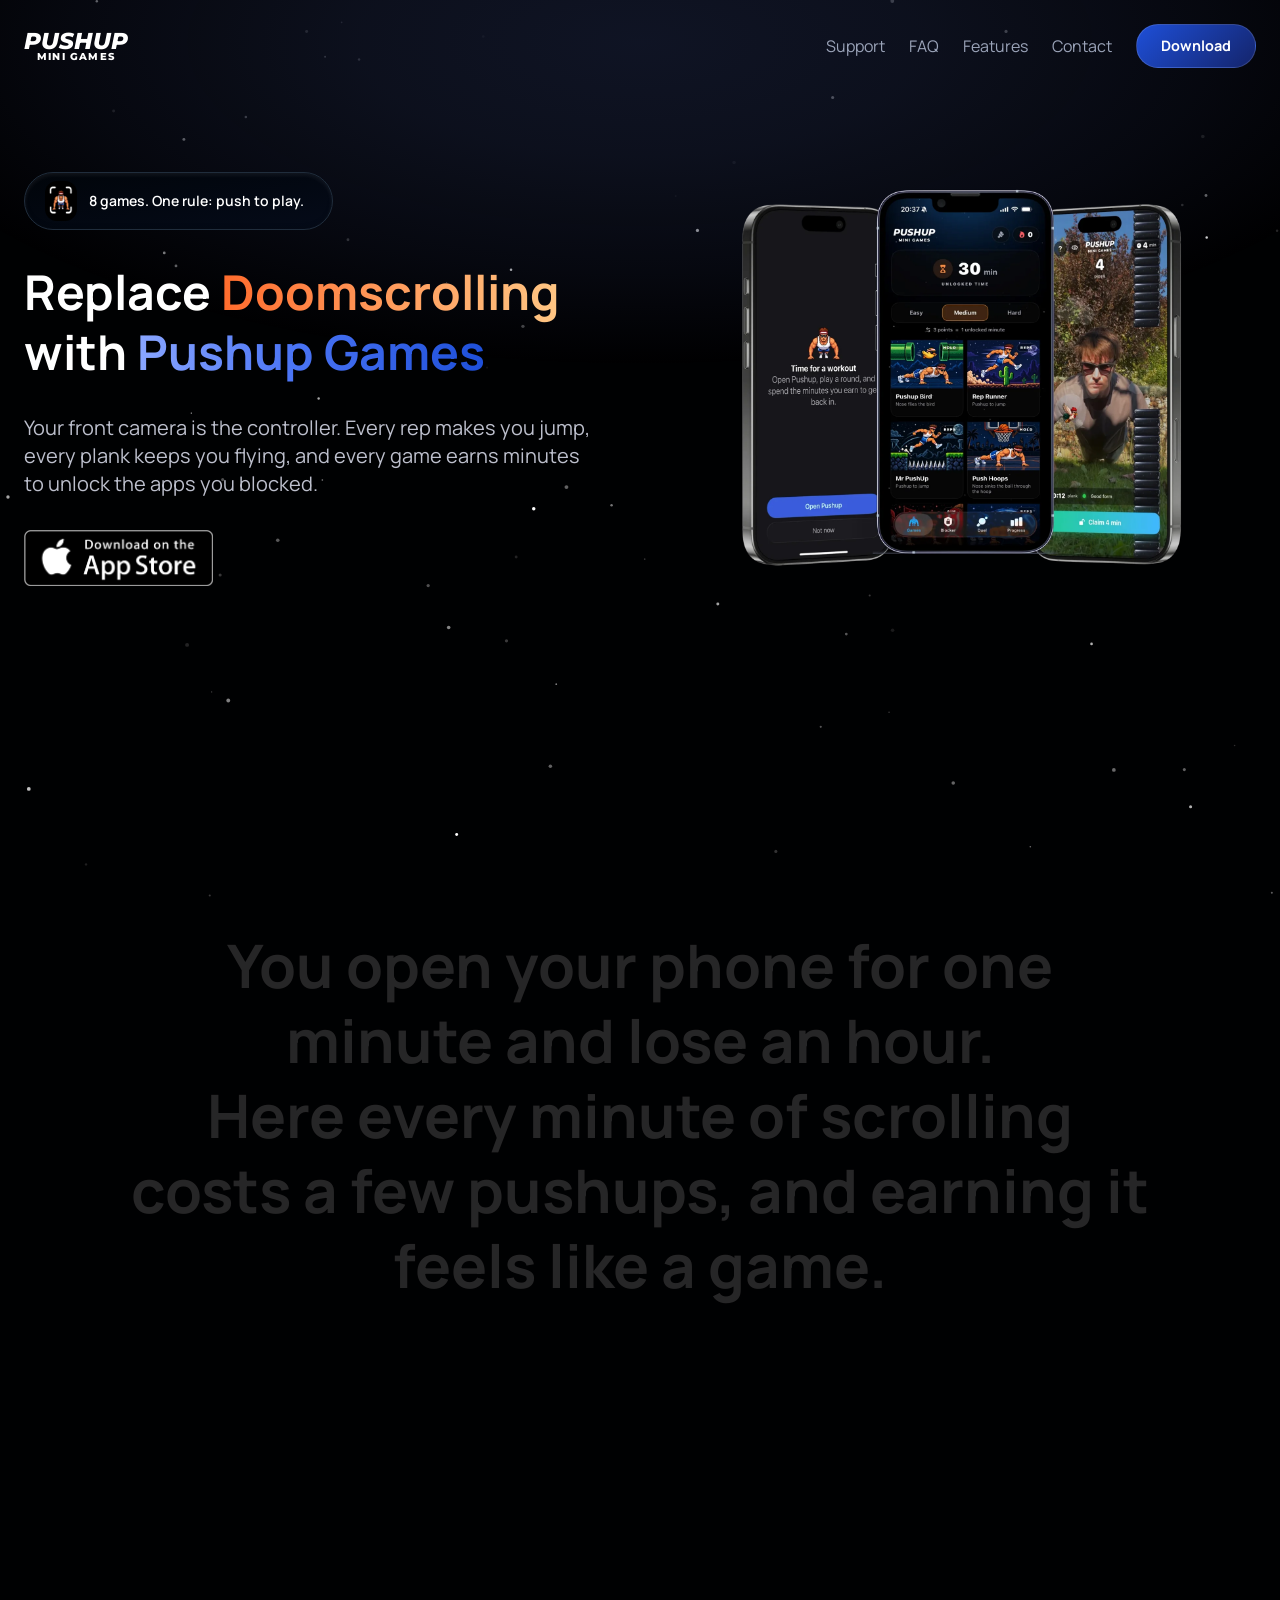
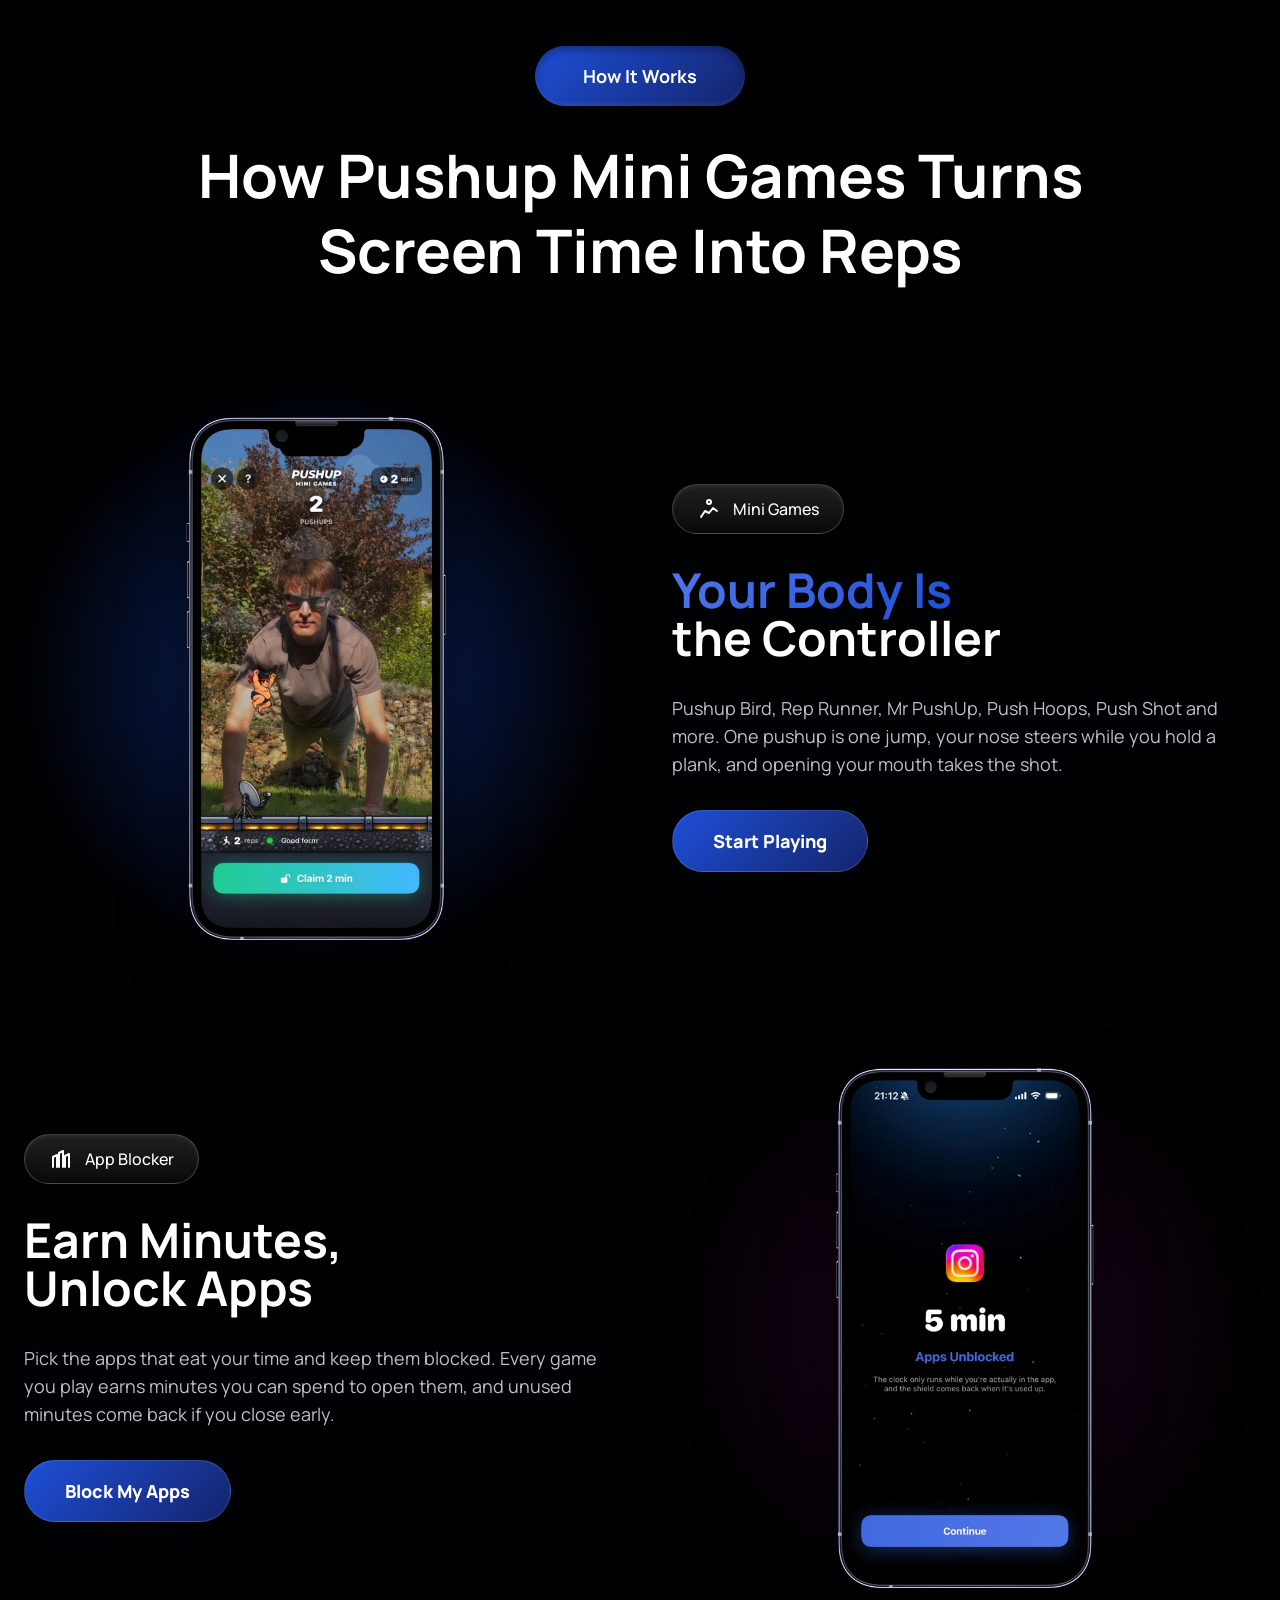
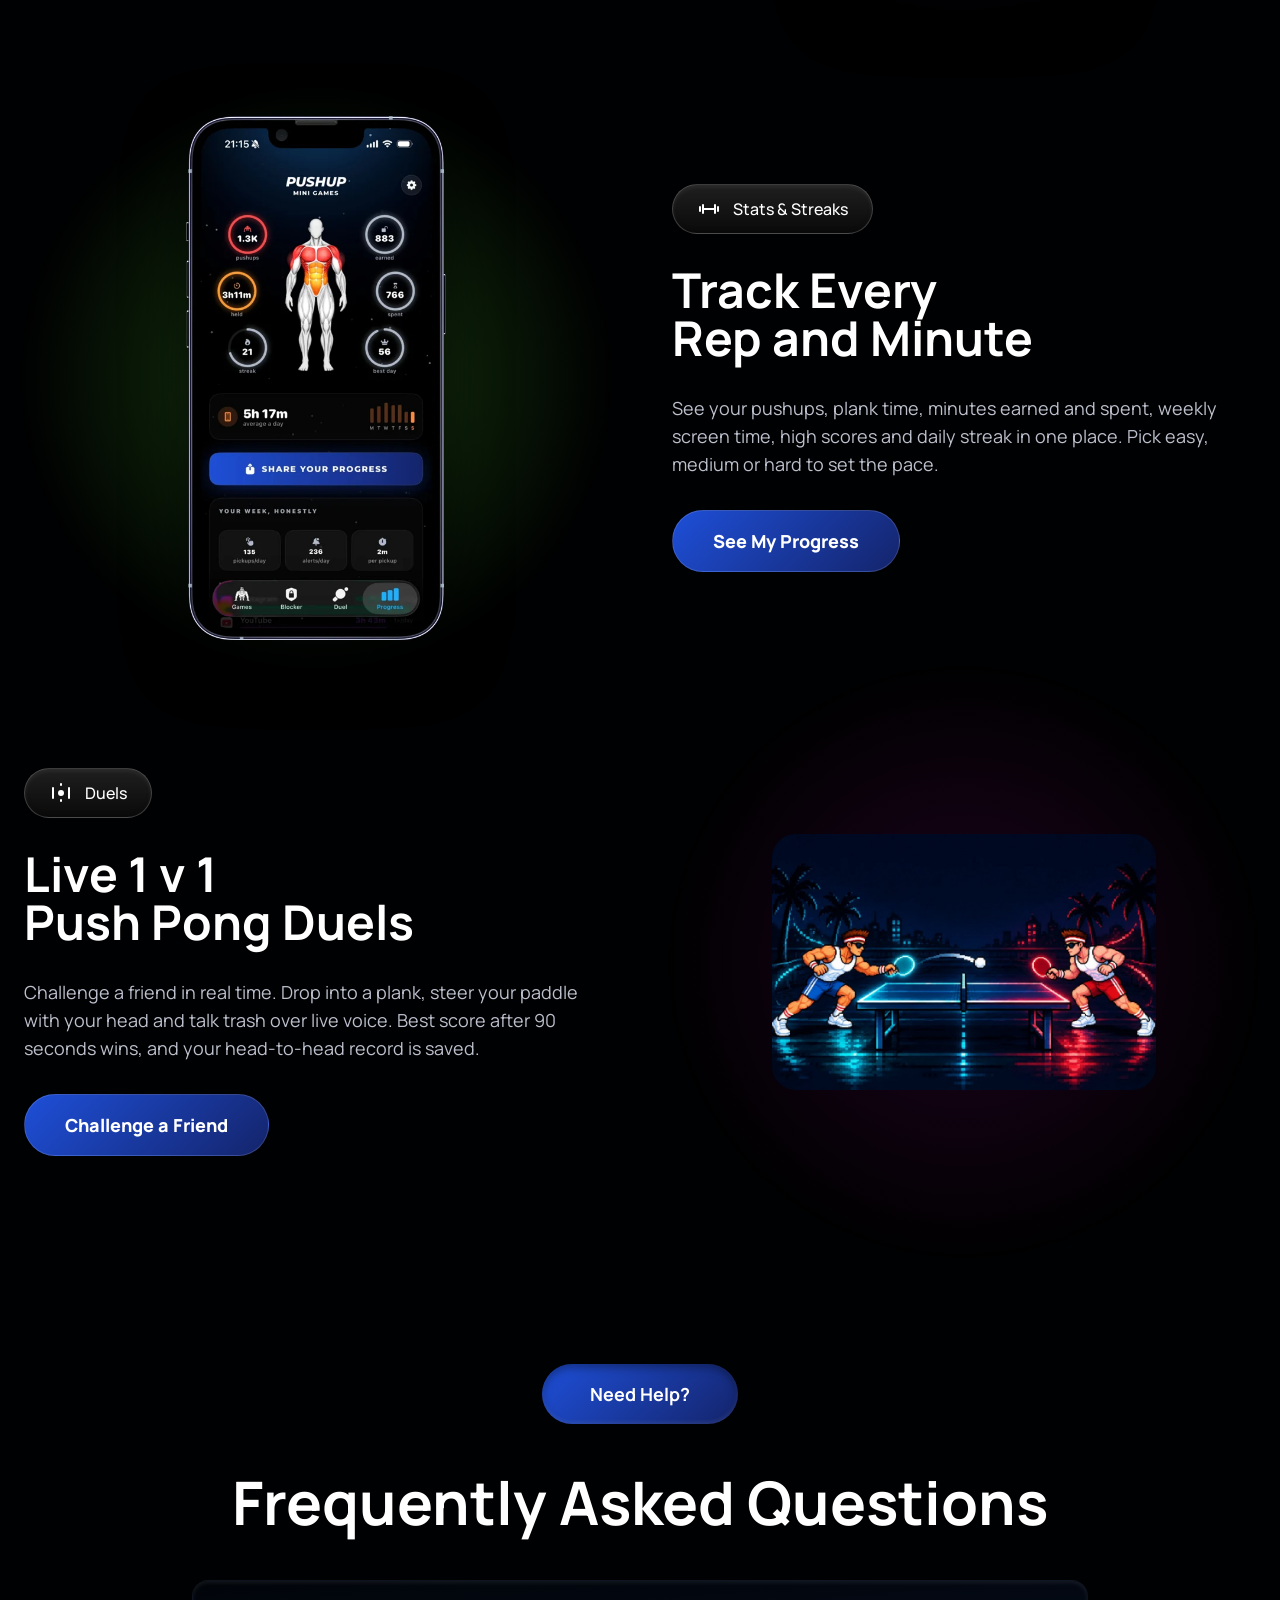
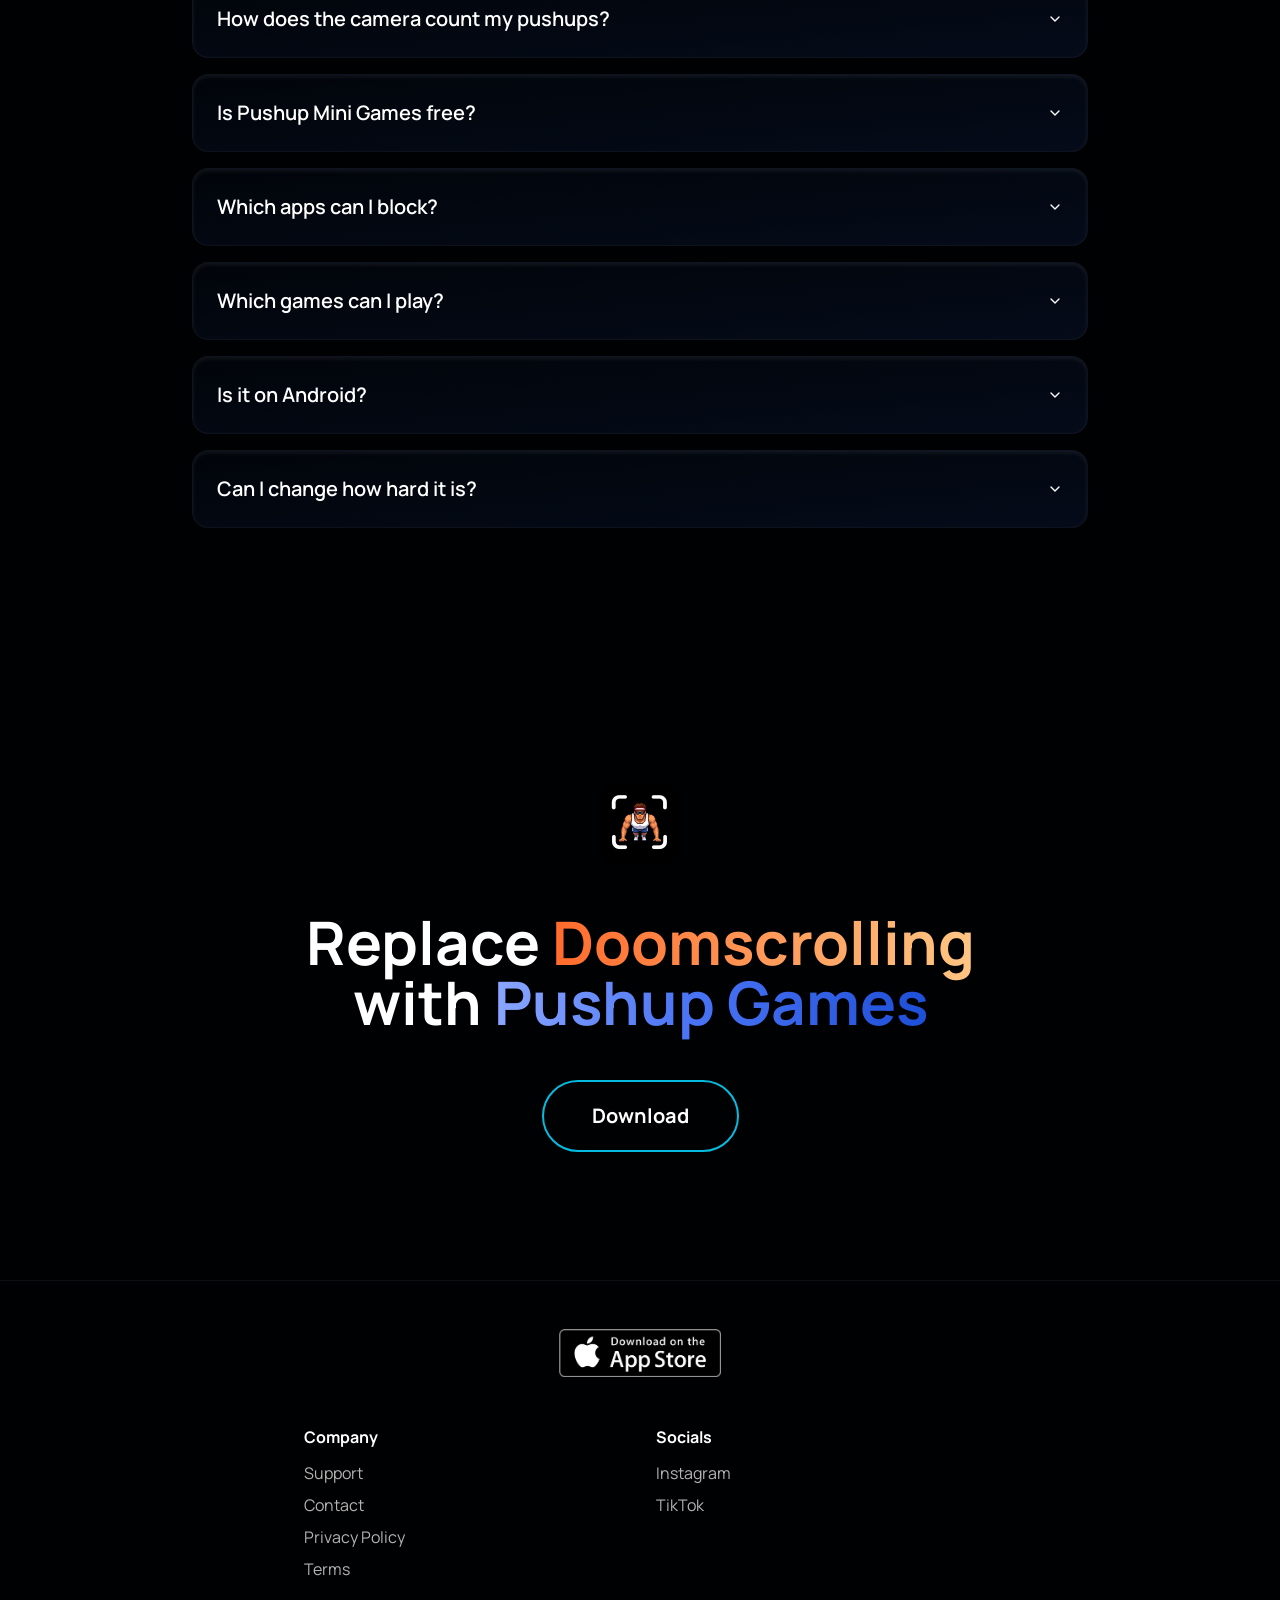
==== index.html @ 536c7e6f "Pushup Mini Games website" ====
<html lang="en"><head>
    <meta charset="UTF-8">
    <meta name="viewport" content="width=device-width, initial-scale=1.0">

    <!-- Primary Meta Tags -->
    <title>Pushup Mini Games - Replace Doomscrolling with Pushup Games</title>
    <meta name="description" content="Play arcade mini games with your body. Pushups make you jump, planks keep you flying, every game earns minutes to unlock the apps you blocked, and you can duel friends live.">
    <meta name="robots" content="index, follow">
    <link rel="icon" href="image/app_icon.png" type="image/png">

    <!-- Open Graph / Facebook -->
    <meta property="og:type" content="website">
    <meta property="og:title" content="Pushup Mini Games - Arcade Games You Play With Pushups">
    <meta property="og:description" content="Play arcade mini games with your body. Pushups make you jump, planks keep you flying, and every game earns minutes to unlock the apps you blocked.">
    <meta property="og:site_name" content="Pushup Mini Games">
    <meta property="og:locale" content="en_US">

    <!-- Twitter -->
    <meta name="twitter:card" content="summary_large_image">
    <meta name="twitter:title" content="Pushup Mini Games - Arcade Games You Play With Pushups">
    <meta name="twitter:description" content="Play arcade mini games with your body. Pushups make you jump, planks keep you flying, and every game earns minutes to unlock the apps you blocked.">

    <!-- iOS Meta Tags -->
    <meta name="apple-mobile-web-app-capable" content="yes">
    <meta name="apple-mobile-web-app-status-bar-style" content="black-translucent">
    <meta name="apple-mobile-web-app-title" content="Pushup Mini Games">

    <!-- Theme Color -->
    <meta name="theme-color" content="#4169E1">

    <!-- Web App Manifest -->
    

    <!-- Structured Data -->
    

    <!-- FAQ Schema -->
    

    <link rel="preconnect" href="https://fonts.googleapis.com"><link rel="preconnect" href="https://fonts.gstatic.com" crossorigin><link href="https://fonts.googleapis.com/css2?family=Manrope:wght@400;500;600;700;800&family=Montserrat:ital,wght@0,800;1,800&display=swap" rel="stylesheet">
    
    
    <link rel="stylesheet" crossorigin="" href="css/index_dbzisb01.css">
  <link rel="stylesheet" href="css/brand.css"></head>

  <body>
    <div id="root"><a href="#main-content" class="focus:bg-background focus:text-foreground focus:ring-ring sr-only focus:not-sr-only focus:absolute focus:top-4 focus:left-4 focus:z-50 focus:rounded-md focus:px-4 focus:py-2 focus:shadow-lg focus:ring-2 focus:outline-hidden">Skip to main content</a><div class="bg-background font-manrope relative min-h-screen overflow-x-hidden"><header class="site-nav" role="banner"><a href="/" class="pmg-logo" aria-label="Pushup Mini Games home"><span class="pmg-logo-top">PUSHUP</span><span class="pmg-logo-bottom">MINI GAMES</span></a><nav class="site-nav-links" aria-label="Main navigation"><a href="mailto:pushupminigames@gmail.com">Support</a><a href="/faq">FAQ</a><a href="/#features-section">Features</a><a href="mailto:pushupminigames@gmail.com">Contact</a><a href="/#download" class="site-nav-cta">Download</a></nav><button class="site-nav-toggle" type="button" aria-label="Menu" aria-expanded="false"><span></span><span></span><span></span></button><div class="site-nav-menu" hidden></div></header><main id="main-content"><section id="download" class="relative z-10 px-6 py-6 lg:py-20" aria-label="Hero section"><div class="animate-fade-in pointer-events-none absolute top-[-275px] left-1/2 h-[450px] w-[900px] -translate-x-1/2 lg:top-[-375px] lg:h-[650px] lg:w-[1600px]" style="background: radial-gradient(rgb(17, 22, 40) 0%, rgba(17, 22, 40, 0.8) 25%, rgba(17, 22, 40, 0.4) 50%, transparent 70%); opacity: 0.9;"></div><div class="relative z-10 mx-auto max-w-7xl"><div class="flex flex-col gap-12 lg:flex-row lg:items-center lg:gap-8"><div class="flex-1 space-y-8"><div class="inline-flex items-center gap-2 rounded-full border border-[#202D3C] bg-linear-to-br from-[#01050A] to-[#050B19] px-3 py-1.5 sm:gap-3 sm:px-5 sm:py-2" style="box-shadow: rgba(255, 255, 255, 0.08) 0px 2px 4px 0px inset, rgba(0, 0, 0, 0.15) 0px -2px 4px 0px inset;"><picture><img alt="" class="h-8 w-8 rounded-lg sm:h-10 sm:w-10" src="image/app_icon.png"></picture><span class="pr-1 text-xs font-semibold text-white sm:pr-2 sm:text-sm">8 games. One rule: push to play.</span></div><h1 class="text-3xl leading-tight font-bold sm:text-4xl lg:text-5xl"><span class="whitespace-nowrap"><span class="text-foreground">Replace </span><span class="bg-linear-to-r from-[#FF6B2C] to-[#FFC684] bg-clip-text text-transparent">Doomscrolling</span></span><br><span class="whitespace-nowrap"><span class="text-foreground">with </span><span class="bg-clip-text text-transparent" style="background-image: linear-gradient(90deg, #8AA6FF 0%, #4A74F5 45%, #1E4FD8 100%);">Pushup Games</span></span></h1><p class="max-w-xl text-lg text-[#BCBFCC] lg:text-xl">Your front camera is the controller. Every rep makes you jump, every plank keeps you flying, and every game earns minutes to unlock the apps you blocked.</p><div class="flex flex-nowrap gap-3 sm:gap-4"><a href="#download" target="_blank" rel="noopener noreferrer" class="shrink-0"><img alt="Download on the App Store" class="h-11 transition-opacity hover:opacity-80 sm:h-14" src="image/download_appstore.png"></a></div></div><div class="flex flex-1 justify-center lg:items-center lg:justify-center"><picture><img alt="Pushup Mini Games on iPhone: blocked app shield, games list and Pushup Bird" class="h-auto w-full" style="max-width:min(88vw,460px)" fetchpriority="high" src="image/hero_phones.webp"></picture></div></div></div></section><section class="relative flex min-h-screen items-center justify-center px-6"><h2 class="max-w-5xl text-center text-4xl leading-tight font-bold md:text-5xl lg:text-6xl"><span class="transition-colors duration-200 text-foreground/15">You </span><span class="transition-colors duration-200 text-foreground/15">open </span><span class="transition-colors duration-200 text-foreground/15">your </span><span class="transition-colors duration-200 text-foreground/15">phone </span><span class="transition-colors duration-200 text-foreground/15">for </span><span class="transition-colors duration-200 text-foreground/15">one </span><span class="transition-colors duration-200 text-foreground/15">minute </span><span class="transition-colors duration-200 text-foreground/15">and </span><span class="transition-colors duration-200 text-foreground/15">lose </span><span class="transition-colors duration-200 text-foreground/15">an </span><span class="transition-colors duration-200 text-foreground/15">hour. </span><br><span class="transition-colors duration-200 text-foreground/15">Here </span><span class="transition-colors duration-200 text-foreground/15">every </span><span class="transition-colors duration-200 text-foreground/15">minute </span><span class="transition-colors duration-200 text-foreground/15">of </span><span class="transition-colors duration-200 text-foreground/15">scrolling </span><span class="transition-colors duration-200 text-foreground/15">costs </span><span class="transition-colors duration-200 text-foreground/15">a </span><span class="transition-colors duration-200 text-foreground/15">few </span><span class="transition-colors duration-200 text-foreground/15">pushups, </span><span class="transition-colors duration-200 text-foreground/15">and </span><span class="transition-colors duration-200 text-foreground/15">earning </span><span class="transition-colors duration-200 text-foreground/15">it </span><span class="transition-colors duration-200 text-foreground/15">feels </span><span class="transition-colors duration-200 text-foreground/15">like </span><span class="transition-colors duration-200 text-foreground/15">a </span><span class="transition-colors duration-200 text-foreground/15">game. </span></h2></section><section id="features-section" class="relative z-10 space-y-32 overflow-visible py-20" aria-labelledby="features-heading"><div class="space-y-8 px-6 text-center"><div class="flex justify-center"><span class="inline-block rounded-full px-12 py-4 text-lg font-bold text-white" style="background: linear-gradient(135deg, #1E4FD8 0%, #14246B 100%); box-shadow: rgba(0, 0, 0, 0.35) 0px 4px 8px inset, rgba(255, 255, 255, 0.1) 0px -2px 4px inset;">How It Works</span></div><h2 class="text-foreground mx-auto max-w-5xl text-4xl leading-tight font-bold md:text-5xl lg:text-6xl">How Pushup Mini Games Turns Screen Time Into Reps</h2></div><div class="relative mx-auto flex max-w-7xl flex-col px-6 lg:flex-row lg:items-center lg:gap-16 "><div class="relative mb-8 flex flex-1 justify-center lg:mb-0"><div class="pointer-events-none absolute top-1/2 left-1/2 -z-10 h-[600px] w-[600px] -translate-x-1/2 -translate-y-1/2" style="background: radial-gradient(circle, rgba(30, 79, 216, 0.5) 0%, rgba(30, 79, 216, 0) 70%);"></div><picture><img alt="Mr PushUp: every pushup is a jump" class="relative z-10 h-auto w-[75%] min-[400px]:w-[80%] min-[500px]:w-[85%] sm:w-full sm:max-w-xs lg:max-w-sm" loading="lazy" src="image/shot_mr_pushup.webp" style="width:min(62vw,260px);max-width:260px;filter:drop-shadow(0 18px 30px rgba(0,0,0,.55))"></picture></div><div class="flex flex-1 flex-col items-center space-y-8 text-center lg:items-start lg:text-left"><div class="inline-flex items-center gap-3 rounded-full border border-white/20 px-6 py-3" style="background: linear-gradient(rgba(255, 255, 255, 0.12) 0%, rgba(255, 255, 255, 0.04) 100%); box-shadow: rgba(255, 255, 255, 0.08) 0px 2px 4px 0px inset, rgba(0, 0, 0, 0.15) 0px -2px 4px 0px inset;"><img alt="" class="h-6 w-6" src="image/icon_detection.svg"><span class="text-foreground font-medium">Mini Games</span></div><h3 class="max-w-2xl text-3xl font-bold md:text-4xl lg:text-5xl"><span class="bg-clip-text text-transparent" style="background-image: linear-gradient(135deg, #5277E8 0%, #1E4FD8 100%);">Your Body Is</span><br><span class="text-white">the Controller</span></h3><p class="max-w-xl text-lg" style="color: rgb(188, 191, 204);">Pushup Bird, Rep Runner, Mr PushUp, Push Hoops, Push Shot and more. One pushup is one jump, your nose steers while you hold a plank, and opening your mouth takes the shot.</p><a href="#download" class="inline-block rounded-full" style="background: linear-gradient(135deg, #1E4FD8 0%, #14246B 100%); border: 1px solid rgba(255, 255, 255, 0.14);"><div class="rounded-full px-10 py-4 text-lg font-extrabold text-white transition-opacity hover:opacity-80">Start Playing</div></a></div></div><div class="relative mx-auto flex max-w-7xl flex-col px-6 lg:flex-row lg:items-center lg:gap-16 lg:flex-row-reverse"><div class="relative mb-8 flex flex-1 justify-center lg:mb-0"><div class="pointer-events-none absolute top-1/2 left-1/2 -z-10 h-[600px] w-[600px] -translate-x-1/2 -translate-y-1/2" style="background: radial-gradient(circle, rgba(61, 7, 60, 0.5) 0%, rgba(61, 7, 60, 0) 70%);"></div><picture><img alt="Apps unblocked for 5 minutes" class="relative z-10 h-auto w-[75%] min-[400px]:w-[80%] min-[500px]:w-[85%] sm:w-full sm:max-w-xs lg:max-w-sm" loading="lazy" src="image/shot_unblocked.webp" style="width:min(62vw,260px);max-width:260px;filter:drop-shadow(0 18px 30px rgba(0,0,0,.55))"></picture></div><div class="flex flex-1 flex-col items-center space-y-8 text-center lg:items-start lg:text-left"><div class="inline-flex items-center gap-3 rounded-full border border-white/20 px-6 py-3" style="background: linear-gradient(rgba(255, 255, 255, 0.12) 0%, rgba(255, 255, 255, 0.04) 100%); box-shadow: rgba(255, 255, 255, 0.08) 0px 2px 4px 0px inset, rgba(0, 0, 0, 0.15) 0px -2px 4px 0px inset;"><img alt="" class="h-6 w-6" src="image/icon_journey.svg"><span class="text-foreground font-medium">App Blocker</span></div><h3 class="max-w-2xl text-3xl font-bold md:text-4xl lg:text-5xl"><span class="text-white">Earn Minutes,</span><br><span class="text-white">Unlock Apps</span></h3><p class="max-w-xl text-lg" style="color: rgb(188, 191, 204);">Pick the apps that eat your time and keep them blocked. Every game you play earns minutes you can spend to open them, and unused minutes come back if you close early.</p><a href="#download" class="inline-block rounded-full" style="background: linear-gradient(135deg, #1E4FD8 0%, #14246B 100%); border: 1px solid rgba(255, 255, 255, 0.14);"><div class="rounded-full px-10 py-4 text-lg font-extrabold text-white transition-opacity hover:opacity-80">Block My Apps</div></a></div></div><div class="relative mx-auto flex max-w-7xl flex-col px-6 lg:flex-row lg:items-center lg:gap-16 "><div class="relative mb-8 flex flex-1 justify-center lg:mb-0"><div class="pointer-events-none absolute top-1/2 left-1/2 -z-10 h-[600px] w-[600px] -translate-x-1/2 -translate-y-1/2" style="background: radial-gradient(circle, rgba(49, 125, 31, 0.5) 0%, rgba(49, 125, 31, 0) 70%);"></div><picture><img alt="Progress tab with pushups, plank time, minutes and streak" class="relative z-10 h-auto w-[75%] min-[400px]:w-[80%] min-[500px]:w-[85%] sm:w-full sm:max-w-xs lg:max-w-sm" loading="lazy" src="image/shot_progress.webp" style="width:min(62vw,260px);max-width:260px;filter:drop-shadow(0 18px 30px rgba(0,0,0,.55))"></picture></div><div class="flex flex-1 flex-col items-center space-y-8 text-center lg:items-start lg:text-left"><div class="inline-flex items-center gap-3 rounded-full border border-white/20 px-6 py-3" style="background: linear-gradient(rgba(255, 255, 255, 0.12) 0%, rgba(255, 255, 255, 0.04) 100%); box-shadow: rgba(255, 255, 255, 0.08) 0px 2px 4px 0px inset, rgba(0, 0, 0, 0.15) 0px -2px 4px 0px inset;"><img alt="" class="h-6 w-6" src="image/icon_workouts.svg"><span class="text-foreground font-medium">Stats &amp; Streaks</span></div><h3 class="max-w-2xl text-3xl font-bold md:text-4xl lg:text-5xl"><span class="text-white">Track Every</span><br><span class="text-white">Rep and Minute</span></h3><p class="max-w-xl text-lg" style="color: rgb(188, 191, 204);">See your pushups, plank time, minutes earned and spent, weekly screen time, high scores and daily streak in one place. Pick easy, medium or hard to set the pace.</p><a href="#download" class="inline-block rounded-full" style="background: linear-gradient(135deg, #1E4FD8 0%, #14246B 100%); border: 1px solid rgba(255, 255, 255, 0.14);"><div class="rounded-full px-10 py-4 text-lg font-extrabold text-white transition-opacity hover:opacity-80">See My Progress</div></a></div></div><div class="relative mx-auto flex max-w-7xl flex-col px-6 lg:flex-row lg:items-center lg:gap-16 lg:flex-row-reverse"><div class="relative mb-8 flex flex-1 justify-center lg:mb-0"><div class="pointer-events-none absolute top-1/2 left-1/2 -z-10 h-[600px] w-[600px] -translate-x-1/2 -translate-y-1/2" style="background: radial-gradient(circle, rgba(61, 7, 60, 0.5) 0%, rgba(61, 7, 60, 0) 70%);"></div><picture><img alt="Push Pong duel" class="relative z-10 h-auto w-[75%] min-[400px]:w-[80%] min-[500px]:w-[85%] sm:w-full sm:max-w-xs lg:max-w-sm" loading="lazy" src="image/game_duel.jpg" style="border-radius:24px"></picture></div><div class="flex flex-1 flex-col items-center space-y-8 text-center lg:items-start lg:text-left"><div class="inline-flex items-center gap-3 rounded-full border border-white/20 px-6 py-3" style="background: linear-gradient(rgba(255, 255, 255, 0.12) 0%, rgba(255, 255, 255, 0.04) 100%); box-shadow: rgba(255, 255, 255, 0.08) 0px 2px 4px 0px inset, rgba(0, 0, 0, 0.15) 0px -2px 4px 0px inset;"><img alt="" class="h-6 w-6" src="image/icon_duel.svg"><span class="text-foreground font-medium">Duels</span></div><h3 class="max-w-2xl text-3xl font-bold md:text-4xl lg:text-5xl"><span class="text-white">Live 1 v 1</span><br><span class="text-white">Push Pong Duels</span></h3><p class="max-w-xl text-lg" style="color: rgb(188, 191, 204);">Challenge a friend in real time. Drop into a plank, steer your paddle with your head and talk trash over live voice. Best score after 90 seconds wins, and your head-to-head record is saved.</p><a href="#download" class="inline-block rounded-full" style="background: linear-gradient(135deg, #1E4FD8 0%, #14246B 100%); border: 1px solid rgba(255, 255, 255, 0.14);"><div class="rounded-full px-10 py-4 text-lg font-extrabold text-white transition-opacity hover:opacity-80">Challenge a Friend</div></a></div></div></section><section class="relative z-10 px-6 py-32" aria-labelledby="faq-heading"><div class="mx-auto max-w-4xl space-y-12"><div class="flex justify-center"><span class="inline-block rounded-full px-12 py-4 text-lg font-bold text-white" style="background: linear-gradient(135deg, #1E4FD8 0%, #14246B 100%); box-shadow: rgba(0, 0, 0, 0.35) 0px 4px 8px inset, rgba(255, 255, 255, 0.1) 0px -2px 4px inset;">Need Help?</span></div><h2 id="faq-heading" class="text-foreground text-center text-4xl font-bold md:text-5xl lg:text-6xl">Frequently Asked Questions</h2><div class="w-full space-y-4" data-orientation="vertical"><div data-state="closed" data-orientation="vertical" class="border-border/30 rounded-2xl border bg-linear-to-br from-[#01050A] to-[#050B19] px-6 py-2" style="box-shadow: rgba(255, 255, 255, 0.08) 0px 2px 4px 0px inset;"><h3 data-orientation="vertical" data-state="closed" class="flex"><button type="button" aria-expanded="false" data-state="closed" data-orientation="vertical" id="radix-_r_3_" class="flex flex-1 items-center justify-between py-4 transition-all [&amp;[data-state=open]&gt;svg]:rotate-180 text-foreground text-left text-lg font-semibold hover:no-underline md:text-xl" data-radix-collection-item="">How does the camera count my pushups?<svg xmlns="http://www.w3.org/2000/svg" width="24" height="24" viewBox="0 0 24 24" fill="none" stroke="currentColor" stroke-width="2" stroke-linecap="round" stroke-linejoin="round" class="lucide lucide-chevron-down h-4 w-4 shrink-0 transition-transform duration-200" aria-hidden="true"><path d="m6 9 6 6 6-6"></path></svg></button></h3><div data-state="closed" id="radix-_r_4_" hidden="" role="region" aria-labelledby="radix-_r_3_" data-orientation="vertical" class="data-[state=closed]:animate-accordion-up data-[state=open]:animate-accordion-down overflow-hidden text-sm transition-all" style="--radix-accordion-content-height: var(--radix-collapsible-content-height); --radix-accordion-content-width: var(--radix-collapsible-content-width);"></div></div><div data-state="closed" data-orientation="vertical" class="border-border/30 rounded-2xl border bg-linear-to-br from-[#01050A] to-[#050B19] px-6 py-2" style="box-shadow: rgba(255, 255, 255, 0.08) 0px 2px 4px 0px inset;"><h3 data-orientation="vertical" data-state="closed" class="flex"><button type="button" aria-expanded="false" data-state="closed" data-orientation="vertical" id="radix-_r_5_" class="flex flex-1 items-center justify-between py-4 transition-all [&amp;[data-state=open]&gt;svg]:rotate-180 text-foreground text-left text-lg font-semibold hover:no-underline md:text-xl" data-radix-collection-item="">Is Pushup Mini Games free?<svg xmlns="http://www.w3.org/2000/svg" width="24" height="24" viewBox="0 0 24 24" fill="none" stroke="currentColor" stroke-width="2" stroke-linecap="round" stroke-linejoin="round" class="lucide lucide-chevron-down h-4 w-4 shrink-0 transition-transform duration-200" aria-hidden="true"><path d="m6 9 6 6 6-6"></path></svg></button></h3><div data-state="closed" id="radix-_r_6_" hidden="" role="region" aria-labelledby="radix-_r_5_" data-orientation="vertical" class="data-[state=closed]:animate-accordion-up data-[state=open]:animate-accordion-down overflow-hidden text-sm transition-all" style="--radix-accordion-content-height: var(--radix-collapsible-content-height); --radix-accordion-content-width: var(--radix-collapsible-content-width);"></div></div><div data-state="closed" data-orientation="vertical" class="border-border/30 rounded-2xl border bg-linear-to-br from-[#01050A] to-[#050B19] px-6 py-2" style="box-shadow: rgba(255, 255, 255, 0.08) 0px 2px 4px 0px inset;"><h3 data-orientation="vertical" data-state="closed" class="flex"><button type="button" aria-expanded="false" data-state="closed" data-orientation="vertical" id="radix-_r_7_" class="flex flex-1 items-center justify-between py-4 transition-all [&amp;[data-state=open]&gt;svg]:rotate-180 text-foreground text-left text-lg font-semibold hover:no-underline md:text-xl" data-radix-collection-item="">Which apps can I block?<svg xmlns="http://www.w3.org/2000/svg" width="24" height="24" viewBox="0 0 24 24" fill="none" stroke="currentColor" stroke-width="2" stroke-linecap="round" stroke-linejoin="round" class="lucide lucide-chevron-down h-4 w-4 shrink-0 transition-transform duration-200" aria-hidden="true"><path d="m6 9 6 6 6-6"></path></svg></button></h3><div data-state="closed" id="radix-_r_8_" hidden="" role="region" aria-labelledby="radix-_r_7_" data-orientation="vertical" class="data-[state=closed]:animate-accordion-up data-[state=open]:animate-accordion-down overflow-hidden text-sm transition-all" style="--radix-accordion-content-height: var(--radix-collapsible-content-height); --radix-accordion-content-width: var(--radix-collapsible-content-width);"></div></div><div data-state="closed" data-orientation="vertical" class="border-border/30 rounded-2xl border bg-linear-to-br from-[#01050A] to-[#050B19] px-6 py-2" style="box-shadow: rgba(255, 255, 255, 0.08) 0px 2px 4px 0px inset;"><h3 data-orientation="vertical" data-state="closed" class="flex"><button type="button" aria-expanded="false" data-state="closed" data-orientation="vertical" id="radix-_r_9_" class="flex flex-1 items-center justify-between py-4 transition-all [&amp;[data-state=open]&gt;svg]:rotate-180 text-foreground text-left text-lg font-semibold hover:no-underline md:text-xl" data-radix-collection-item="">Which games can I play?<svg xmlns="http://www.w3.org/2000/svg" width="24" height="24" viewBox="0 0 24 24" fill="none" stroke="currentColor" stroke-width="2" stroke-linecap="round" stroke-linejoin="round" class="lucide lucide-chevron-down h-4 w-4 shrink-0 transition-transform duration-200" aria-hidden="true"><path d="m6 9 6 6 6-6"></path></svg></button></h3><div data-state="closed" id="radix-_r_a_" hidden="" role="region" aria-labelledby="radix-_r_9_" data-orientation="vertical" class="data-[state=closed]:animate-accordion-up data-[state=open]:animate-accordion-down overflow-hidden text-sm transition-all" style="--radix-accordion-content-height: var(--radix-collapsible-content-height); --radix-accordion-content-width: var(--radix-collapsible-content-width);"></div></div><div data-state="closed" data-orientation="vertical" class="border-border/30 rounded-2xl border bg-linear-to-br from-[#01050A] to-[#050B19] px-6 py-2" style="box-shadow: rgba(255, 255, 255, 0.08) 0px 2px 4px 0px inset;"><h3 data-orientation="vertical" data-state="closed" class="flex"><button type="button" aria-expanded="false" data-state="closed" data-orientation="vertical" id="radix-_r_b_" class="flex flex-1 items-center justify-between py-4 transition-all [&amp;[data-state=open]&gt;svg]:rotate-180 text-foreground text-left text-lg font-semibold hover:no-underline md:text-xl" data-radix-collection-item="">Is it on Android?<svg xmlns="http://www.w3.org/2000/svg" width="24" height="24" viewBox="0 0 24 24" fill="none" stroke="currentColor" stroke-width="2" stroke-linecap="round" stroke-linejoin="round" class="lucide lucide-chevron-down h-4 w-4 shrink-0 transition-transform duration-200" aria-hidden="true"><path d="m6 9 6 6 6-6"></path></svg></button></h3><div data-state="closed" id="radix-_r_c_" hidden="" role="region" aria-labelledby="radix-_r_b_" data-orientation="vertical" class="data-[state=closed]:animate-accordion-up data-[state=open]:animate-accordion-down overflow-hidden text-sm transition-all" style="--radix-accordion-content-height: var(--radix-collapsible-content-height); --radix-accordion-content-width: var(--radix-collapsible-content-width);"></div></div><div data-state="closed" data-orientation="vertical" class="border-border/30 rounded-2xl border bg-linear-to-br from-[#01050A] to-[#050B19] px-6 py-2" style="box-shadow: rgba(255, 255, 255, 0.08) 0px 2px 4px 0px inset;"><h3 data-orientation="vertical" data-state="closed" class="flex"><button type="button" aria-expanded="false" data-state="closed" data-orientation="vertical" id="radix-_r_d_" class="flex flex-1 items-center justify-between py-4 transition-all [&amp;[data-state=open]&gt;svg]:rotate-180 text-foreground text-left text-lg font-semibold hover:no-underline md:text-xl" data-radix-collection-item="">Can I change how hard it is?<svg xmlns="http://www.w3.org/2000/svg" width="24" height="24" viewBox="0 0 24 24" fill="none" stroke="currentColor" stroke-width="2" stroke-linecap="round" stroke-linejoin="round" class="lucide lucide-chevron-down h-4 w-4 shrink-0 transition-transform duration-200" aria-hidden="true"><path d="m6 9 6 6 6-6"></path></svg></button></h3><div data-state="closed" id="radix-_r_e_" hidden="" role="region" aria-labelledby="radix-_r_d_" data-orientation="vertical" class="data-[state=closed]:animate-accordion-up data-[state=open]:animate-accordion-down overflow-hidden text-sm transition-all" style="--radix-accordion-content-height: var(--radix-collapsible-content-height); --radix-accordion-content-width: var(--radix-collapsible-content-width);"></div></div></div></div></section><section class="relative z-10 px-6 py-32" aria-label="Call to action"><div class="mx-auto max-w-4xl space-y-12 text-center"><div class="flex justify-center"><picture><img width="320" height="319" alt="Pushup Mini Games" class="h-20 w-20 rounded-2xl" loading="lazy" src="image/app_icon.png"></picture></div><h2 class="text-foreground text-4xl font-bold md:text-5xl lg:text-6xl">Replace <span class="bg-clip-text text-transparent" style="background-image: linear-gradient(90deg, #FF6B2C, #FFC684);">Doomscrolling</span><br>with <span class="bg-clip-text text-transparent" style="background-image: linear-gradient(90deg, #8AA6FF 0%, #4A74F5 45%, #1E4FD8 100%);">Pushup Games</span></h2><a href="#download" target="_blank" rel="noopener noreferrer" class="border-primary text-foreground hover:bg-primary/10 inline-block rounded-full border-2 px-12 py-5 text-xl font-bold transition-colors">Download</a></div></section></main><footer class="border-border/30 relative z-10 border-t px-6 py-12" role="contentinfo"><div class="mx-auto max-w-7xl space-y-12"><div class="flex flex-wrap justify-center gap-4"><a href="#download" target="_blank" rel="noopener noreferrer"><img alt="Download on the App Store" class="h-12 transition-opacity hover:opacity-80" loading="lazy" src="image/download_appstore.png"></a></div><div class="mx-auto grid max-w-2xl grid-cols-1 gap-8 text-center md:grid-cols-2 md:text-left"><div><h3 class="text-foreground mb-3 font-bold">Company</h3><div class="flex flex-col gap-2"><a href="mailto:pushupminigames@gmail.com" class="text-muted-foreground hover:text-foreground transition-colors">Support</a><a href="mailto:pushupminigames@gmail.com" class="text-muted-foreground hover:text-foreground transition-colors">Contact</a><a class="text-muted-foreground hover:text-foreground transition-colors" href="#" data-discover="true">Privacy Policy</a><a class="text-muted-foreground hover:text-foreground transition-colors" href="#" data-discover="true">Terms</a></div></div><div><h3 class="text-foreground mb-3 font-bold">Socials</h3><div class="flex flex-col gap-2"><a href="#" target="_blank" rel="noopener noreferrer" class="text-muted-foreground hover:text-foreground transition-colors">Instagram</a><a href="#" target="_blank" rel="noopener noreferrer" class="text-muted-foreground hover:text-foreground transition-colors">TikTok</a></div></div></div></div></footer></div></div>
  

<span id="PING_CONTENT_PUSH_NOTIFICATION" style="display: none;"></span><script src="js/stars.js"></script>
<script src="js/nav.js"></script>
<script src="js/faq_data.js"></script>
<script src="js/site.js"></script>
</body></html>
---- css/index_dbzisb01.css ----
@font-face{font-family:ManropeLocal;font-style:normal;font-weight:400;font-display:swap;src:url(/fonts/manrope-latin-ext.woff2)format("woff2");unicode-range:U+100-2BA,U+2BD-2C5,U+2C7-2CC,U+2CE-2D7,U+2DD-2FF,U+304,U+308,U+329,U+1D00-1DBF,U+1E00-1E9F,U+1EF2-1EFF,U+2020,U+20A0-20AB,U+20AD-20C0,U+2113,U+2C60-2C7F,U+A720-A7FF}@font-face{font-family:ManropeLocal;font-style:normal;font-weight:400;font-display:swap;src:url(/fonts/manrope-latin.woff2)format("woff2");unicode-range:U+??,U+131,U+152-153,U+2BB-2BC,U+2C6,U+2DA,U+2DC,U+304,U+308,U+329,U+2000-206F,U+20AC,U+2122,U+2191,U+2193,U+2212,U+2215,U+FEFF,U+FFFD}@font-face{font-family:ManropeLocal;font-style:normal;font-weight:500;font-display:swap;src:url(/fonts/manrope-latin-ext.woff2)format("woff2");unicode-range:U+100-2BA,U+2BD-2C5,U+2C7-2CC,U+2CE-2D7,U+2DD-2FF,U+304,U+308,U+329,U+1D00-1DBF,U+1E00-1E9F,U+1EF2-1EFF,U+2020,U+20A0-20AB,U+20AD-20C0,U+2113,U+2C60-2C7F,U+A720-A7FF}@font-face{font-family:ManropeLocal;font-style:normal;font-weight:500;font-display:swap;src:url(/fonts/manrope-latin.woff2)format("woff2");unicode-range:U+??,U+131,U+152-153,U+2BB-2BC,U+2C6,U+2DA,U+2DC,U+304,U+308,U+329,U+2000-206F,U+20AC,U+2122,U+2191,U+2193,U+2212,U+2215,U+FEFF,U+FFFD}@font-face{font-family:ManropeLocal;font-style:normal;font-weight:600;font-display:swap;src:url(/fonts/manrope-latin-ext.woff2)format("woff2");unicode-range:U+100-2BA,U+2BD-2C5,U+2C7-2CC,U+2CE-2D7,U+2DD-2FF,U+304,U+308,U+329,U+1D00-1DBF,U+1E00-1E9F,U+1EF2-1EFF,U+2020,U+20A0-20AB,U+20AD-20C0,U+2113,U+2C60-2C7F,U+A720-A7FF}@font-face{font-family:ManropeLocal;font-style:normal;font-weight:600;font-display:swap;src:url(/fonts/manrope-latin.woff2)format("woff2");unicode-range:U+??,U+131,U+152-153,U+2BB-2BC,U+2C6,U+2DA,U+2DC,U+304,U+308,U+329,U+2000-206F,U+20AC,U+2122,U+2191,U+2193,U+2212,U+2215,U+FEFF,U+FFFD}@font-face{font-family:ManropeLocal;font-style:normal;font-weight:700;font-display:swap;src:url(/fonts/manrope-latin-ext.woff2)format("woff2");unicode-range:U+100-2BA,U+2BD-2C5,U+2C7-2CC,U+2CE-2D7,U+2DD-2FF,U+304,U+308,U+329,U+1D00-1DBF,U+1E00-1E9F,U+1EF2-1EFF,U+2020,U+20A0-20AB,U+20AD-20C0,U+2113,U+2C60-2C7F,U+A720-A7FF}@font-face{font-family:ManropeLocal;font-style:normal;font-weight:700;font-display:swap;src:url(/fonts/manrope-latin.woff2)format("woff2");unicode-range:U+??,U+131,U+152-153,U+2BB-2BC,U+2C6,U+2DA,U+2DC,U+304,U+308,U+329,U+2000-206F,U+20AC,U+2122,U+2191,U+2193,U+2212,U+2215,U+FEFF,U+FFFD}@font-face{font-family:ManropeLocal;font-style:normal;font-weight:800;font-display:swap;src:url(/fonts/manrope-latin-ext.woff2)format("woff2");unicode-range:U+100-2BA,U+2BD-2C5,U+2C7-2CC,U+2CE-2D7,U+2DD-2FF,U+304,U+308,U+329,U+1D00-1DBF,U+1E00-1E9F,U+1EF2-1EFF,U+2020,U+20A0-20AB,U+20AD-20C0,U+2113,U+2C60-2C7F,U+A720-A7FF}@font-face{font-family:ManropeLocal;font-style:normal;font-weight:800;font-display:swap;src:url(/fonts/manrope-latin.woff2)format("woff2");unicode-range:U+??,U+131,U+152-153,U+2BB-2BC,U+2C6,U+2DA,U+2DC,U+304,U+308,U+329,U+2000-206F,U+20AC,U+2122,U+2191,U+2193,U+2212,U+2215,U+FEFF,U+FFFD}@layer properties{@supports (((-webkit-hyphens:none)) and (not (margin-trim:inline))) or ((-moz-orient:inline) and (not (color:rgb(from red r g b)))){*,:before,:after,::backdrop{--tw-translate-x:0;--tw-translate-y:0;--tw-translate-z:0;--tw-scale-x:1;--tw-scale-y:1;--tw-scale-z:1;--tw-rotate-x:initial;--tw-rotate-y:initial;--tw-rotate-z:initial;--tw-skew-x:initial;--tw-skew-y:initial;--tw-scroll-snap-strictness:proximity;--tw-space-y-reverse:0;--tw-space-x-reverse:0;--tw-border-style:solid;--tw-gradient-position:initial;--tw-gradient-from:#0000;--tw-gradient-via:#0000;--tw-gradient-to:#0000;--tw-gradient-stops:initial;--tw-gradient-via-stops:initial;--tw-gradient-from-position:0%;--tw-gradient-via-position:50%;--tw-gradient-to-position:100%;--tw-leading:initial;--tw-font-weight:initial;--tw-tracking:initial;--tw-ordinal:initial;--tw-slashed-zero:initial;--tw-numeric-figure:initial;--tw-numeric-spacing:initial;--tw-numeric-fraction:initial;--tw-shadow:0 0 #0000;--tw-shadow-color:initial;--tw-shadow-alpha:100%;--tw-inset-shadow:0 0 #0000;--tw-inset-shadow-color:initial;--tw-inset-shadow-alpha:100%;--tw-ring-color:initial;--tw-ring-shadow:0 0 #0000;--tw-inset-ring-color:initial;--tw-inset-ring-shadow:0 0 #0000;--tw-ring-inset:initial;--tw-ring-offset-width:0px;--tw-ring-offset-color:#fff;--tw-ring-offset-shadow:0 0 #0000;--tw-outline-style:solid;--tw-blur:initial;--tw-brightness:initial;--tw-contrast:initial;--tw-grayscale:initial;--tw-hue-rotate:initial;--tw-invert:initial;--tw-opacity:initial;--tw-saturate:initial;--tw-sepia:initial;--tw-drop-shadow:initial;--tw-drop-shadow-color:initial;--tw-drop-shadow-alpha:100%;--tw-drop-shadow-size:initial;--tw-backdrop-blur:initial;--tw-backdrop-brightness:initial;--tw-backdrop-contrast:initial;--tw-backdrop-grayscale:initial;--tw-backdrop-hue-rotate:initial;--tw-backdrop-invert:initial;--tw-backdrop-opacity:initial;--tw-backdrop-saturate:initial;--tw-backdrop-sepia:initial;--tw-duration:initial;--tw-ease:initial}}}@layer theme{:root,:host{--font-sans:Manrope, sans-serif;--font-mono:ui-monospace, SFMono-Regular, Menlo, Monaco, Consolas, "Liberation Mono", "Courier New", monospace;--color-red-400:oklch(70.4% .191 22.216);--color-red-500:oklch(63.7% .237 25.331);--color-yellow-500:oklch(79.5% .184 86.047);--color-green-300:oklch(87.1% .15 154.449);--color-green-500:oklch(72.3% .219 149.579);--color-blue-300:oklch(80.9% .105 251.813);--color-blue-400:oklch(70.7% .165 254.624);--color-blue-500:oklch(62.3% .214 259.815);--color-blue-600:oklch(54.6% .245 262.881);--color-blue-700:oklch(48.8% .243 264.376);--color-gray-200:oklch(92.8% .006 264.531);--color-black:#000;--color-white:#fff;--spacing:.25rem;--container-xs:20rem;--container-sm:24rem;--container-md:28rem;--container-lg:32rem;--container-xl:36rem;--container-2xl:42rem;--container-3xl:48rem;--container-4xl:56rem;--container-5xl:64rem;--container-6xl:72rem;--container-7xl:80rem;--text-xs:.75rem;--text-xs--line-height:calc(1 / .75);--text-sm:.875rem;--text-sm--line-height:calc(1.25 / .875);--text-base:1rem;--text-base--line-height:calc(1.5 / 1);--text-lg:1.125rem;--text-lg--line-height:calc(1.75 / 1.125);--text-xl:1.25rem;--text-xl--line-height:calc(1.75 / 1.25);--text-2xl:1.5rem;--text-2xl--line-height:calc(2 / 1.5);--text-3xl:1.875rem;--text-3xl--line-height:calc(2.25 / 1.875);--text-4xl:2.25rem;--text-4xl--line-height:calc(2.5 / 2.25);--text-5xl:3rem;--text-5xl--line-height:1;--text-6xl:3.75rem;--text-6xl--line-height:1;--text-7xl:4.5rem;--text-7xl--line-height:1;--text-8xl:6rem;--text-8xl--line-height:1;--font-weight-light:300;--font-weight-medium:500;--font-weight-semibold:600;--font-weight-bold:700;--font-weight-extrabold:800;--tracking-tight:-.025em;--tracking-wide:.025em;--tracking-widest:.1em;--leading-tight:1.25;--leading-snug:1.375;--leading-relaxed:1.625;--radius-sm:calc(var(--radius) - 4px);--radius-md:calc(var(--radius) - 2px);--radius-lg:var(--radius);--radius-xl:.75rem;--radius-2xl:1rem;--radius-3xl:1.5rem;--ease-out:cubic-bezier(0, 0, .2, 1);--ease-in-out:cubic-bezier(.4, 0, .2, 1);--animate-spin:spin 1s linear infinite;--blur-xs:4px;--blur-xl:24px;--blur-2xl:40px;--default-transition-duration:.15s;--default-transition-timing-function:cubic-bezier(.4, 0, .2, 1);--default-font-family:var(--font-sans);--default-mono-font-family:var(--font-mono);--font-manrope:Manrope, sans-serif;--color-border:hsl(var(--border));--color-input:hsl(var(--input));--color-ring:hsl(var(--ring));--color-background:hsl(var(--background));--color-foreground:hsl(var(--foreground));--color-primary:hsl(var(--primary));--color-primary-foreground:hsl(var(--primary-foreground));--color-secondary:hsl(var(--secondary));--color-secondary-foreground:hsl(var(--secondary-foreground));--color-destructive:hsl(var(--destructive));--color-destructive-foreground:hsl(var(--destructive-foreground));--color-muted-foreground:hsl(var(--muted-foreground));--color-accent:hsl(var(--accent));--color-accent-foreground:hsl(var(--accent-foreground));--color-card:hsl(var(--card));--color-card-foreground:hsl(var(--card-foreground));--color-duel-bg:#030814;--color-duel-card:#0b1626;--color-duel-border:#202d3c;--color-duel-cloud:#edeff7;--color-duel-smoke:#d3d6e0;--color-duel-graphite:#6e7180;--color-duel-phantom:#1e1e24;--color-duel-cyan:#5277e8;--color-duel-blue-shadow:#0075e3;--color-duel-orange-start:#e04e1f;--color-duel-orange-shadow:#7c2e21;--color-duel-white-shadow:#40424c;--color-duel-gold:#ffc800;--color-duel-molten:#e05b09;--background-image-duel-blue:linear-gradient(to top, #02f, #0df);--background-image-duel-orange:linear-gradient(to top right, #e04e1f, #f3dd3b);--background-image-duel-white:linear-gradient(to bottom, #fff, #d7d7d7);--background-image-duel-title:linear-gradient(180deg, #ffd23f 0%, #ff7a1a 100%);--animate-accordion-down:accordion-down .2s ease-out;--animate-accordion-up:accordion-up .2s ease-out;--animate-duel-count:duel-count .85s ease-out both;--animate-duel-wiggle:duel-wiggle 3.2s ease-in-out infinite;--animate-shimmer:shimmer 1.4s ease-in-out infinite}}@layer base{*,:after,:before,::backdrop{box-sizing:border-box;border:0 solid;margin:0;padding:0}::file-selector-button{box-sizing:border-box;border:0 solid;margin:0;padding:0}html,:host{-webkit-text-size-adjust:100%;tab-size:4;line-height:1.5;font-family:var(--default-font-family,-apple-system, BlinkMacSystemFont, "Segoe UI", Roboto, "Helvetica Neue", "Noto Sans", Arial, sans-serif, "Apple Color Emoji", "Segoe UI Emoji", "Segoe UI Symbol", "Noto Color Emoji");font-feature-settings:var(--default-font-feature-settings,normal);font-variation-settings:var(--default-font-variation-settings,normal);-webkit-tap-highlight-color:transparent}hr{height:0;color:inherit;border-top-width:1px}abbr:where([title]){-webkit-text-decoration:underline dotted;text-decoration:underline dotted}h1,h2,h3,h4,h5,h6{font-size:inherit;font-weight:inherit}a{color:inherit;-webkit-text-decoration:inherit;-webkit-text-decoration:inherit;-webkit-text-decoration:inherit;-webkit-text-decoration:inherit;text-decoration:inherit}b,strong{font-weight:bolder}code,kbd,samp,pre{font-family:var(--default-mono-font-family,ui-monospace, SFMono-Regular, Menlo, Monaco, Consolas, "Liberation Mono", "Courier New", monospace);font-feature-settings:var(--default-mono-font-feature-settings,normal);font-variation-settings:var(--default-mono-font-variation-settings,normal);font-size:1em}small{font-size:80%}sub,sup{vertical-align:baseline;font-size:75%;line-height:0;position:relative}sub{bottom:-.25em}sup{top:-.5em}table{text-indent:0;border-color:inherit;border-collapse:collapse}:-moz-focusring:where(:not(iframe)){outline:auto}progress{vertical-align:baseline}summary{display:list-item}ol,ul,menu{list-style:none}img,svg,video,canvas,audio,iframe,embed,object{vertical-align:middle;display:block}img,video{max-width:100%;height:auto}button,input,select,optgroup,textarea{font:inherit;font-feature-settings:inherit;font-variation-settings:inherit;letter-spacing:inherit;color:inherit;opacity:1;background-color:#0000;border-radius:0}::file-selector-button{font:inherit;font-feature-settings:inherit;font-variation-settings:inherit;letter-spacing:inherit;color:inherit;opacity:1;background-color:#0000;border-radius:0}:where(select:is([multiple],[size])) optgroup{font-weight:bolder}:where(select:is([multiple],[size])) optgroup option{padding-inline-start:20px}::file-selector-button{margin-inline-end:4px}::placeholder{opacity:1}@supports (not ((-webkit-appearance:-apple-pay-button))) or (contain-intrinsic-size:1px){::placeholder{color:currentColor}@supports (color:color-mix(in lab, red, red)){::placeholder{color:color-mix(in oklab, currentcolor 50%, transparent)}}}textarea{resize:vertical}::-webkit-search-decoration{-webkit-appearance:none}::-webkit-date-and-time-value{min-height:1lh;text-align:inherit}::-webkit-datetime-edit{display:inline-flex}::-webkit-datetime-edit-fields-wrapper{padding:0}::-webkit-datetime-edit{padding-block:0}::-webkit-datetime-edit-year-field{padding-block:0}::-webkit-datetime-edit-month-field{padding-block:0}::-webkit-datetime-edit-day-field{padding-block:0}::-webkit-datetime-edit-hour-field{padding-block:0}::-webkit-datetime-edit-minute-field{padding-block:0}::-webkit-datetime-edit-second-field{padding-block:0}::-webkit-datetime-edit-millisecond-field{padding-block:0}::-webkit-datetime-edit-meridiem-field{padding-block:0}::-webkit-calendar-picker-indicator{line-height:1}:-moz-ui-invalid{box-shadow:none}button,input:where([type=button],[type=reset],[type=submit]){appearance:button}::file-selector-button{appearance:button}::-webkit-inner-spin-button{height:auto}::-webkit-outer-spin-button{height:auto}[hidden]:where(:not([hidden=until-found])){display:none!important}*,:after,:before,::backdrop{border-color:var(--color-gray-200,currentcolor)}::file-selector-button{border-color:var(--color-gray-200,currentcolor)}:root{--background:210 100% 0.4%;--foreground:0 0% 100%;--card:220 25% 15%;--card-foreground:0 0% 100%;--primary:190 95% 45%;--primary-foreground:220 30% 10%;--secondary:25 95% 60%;--secondary-foreground:220 30% 10%;--muted:220 20% 25%;--muted-foreground:0 0% 70%;--accent:190 95% 45%;--accent-foreground:220 30% 10%;--destructive:0 84.2% 60.2%;--destructive-foreground:0 0% 100%;--border:220 20% 20%;--input:220 20% 20%;--ring:190 95% 45%;--radius:.75rem}*{border-color:var(--color-border)}body{background-color:var(--color-background);color:var(--color-foreground)}@media (prefers-reduced-motion:reduce){*,:before,:after{scroll-behavior:auto!important;transition-duration:.01ms!important;animation-duration:.01ms!important;animation-iteration-count:1!important}}}@layer components;@layer utilities{.pointer-events-auto{pointer-events:auto}.pointer-events-none{pointer-events:none}.collapse{visibility:collapse}.invisible{visibility:hidden}.visible{visibility:visible}.sr-only{clip-path:inset(50%);white-space:nowrap;border-width:0;width:1px;height:1px;margin:-1px;padding:0;position:absolute;overflow:hidden}.absolute{position:absolute}.fixed{position:fixed}.relative{position:relative}.static{position:static}.inset-0{inset:0}.inset-x-0{inset-inline:0}.inset-x-3{inset-inline:calc(var(--spacing) * 3)}.inset-y-0{inset-block:0}.-top-3{top:calc(var(--spacing) * -3)}.top-0{top:0}.top-1{top:var(--spacing)}.top-1\/2{top:50%}.top-3{top:calc(var(--spacing) * 3)}.top-4{top:calc(var(--spacing) * 4)}.top-\[-275px\]{top:-275px}.top-\[3px\]{top:3px}.top-\[50\%\]{top:50%}.top-full{top:100%}.right-0{right:0}.right-3{right:calc(var(--spacing) * 3)}.right-4{right:calc(var(--spacing) * 4)}.bottom-0{bottom:0}.bottom-4{bottom:calc(var(--spacing) * 4)}.left-0{left:0}.left-1\/2{left:50%}.left-4{left:calc(var(--spacing) * 4)}.left-\[3px\]{left:3px}.left-\[50\%\]{left:50%}.-z-10{z-index:calc(10 * -1)}.z-0{z-index:0}.z-10{z-index:10}.z-20{z-index:20}.z-40{z-index:40}.z-50{z-index:50}.container{width:100%}@media (width>=40rem){.container{max-width:40rem}}@media (width>=48rem){.container{max-width:48rem}}@media (width>=64rem){.container{max-width:64rem}}@media (width>=80rem){.container{max-width:80rem}}@media (width>=96rem){.container{max-width:96rem}}.m-0{margin:0}.container{margin-inline:auto;padding-inline:2rem}@media (width>=40rem){.container{max-width:none}}@media (width>=1400px){.container{max-width:1400px}}.mx-2{margin-inline:calc(var(--spacing) * 2)}.mx-auto{margin-inline:auto}.my-0{margin-block:0}.my-0\!{margin-block:0!important}.my-4{margin-block:calc(var(--spacing) * 4)}.my-6{margin-block:calc(var(--spacing) * 6)}.prose{color:var(--tw-prose-body);max-width:65ch}.prose :where(p):not(:where([class~=not-prose],[class~=not-prose] *)){margin-top:1.25em;margin-bottom:1.25em}.prose :where([class~=lead]):not(:where([class~=not-prose],[class~=not-prose] *)){color:var(--tw-prose-lead);margin-top:1.2em;margin-bottom:1.2em;font-size:1.25em;line-height:1.6}.prose :where(a):not(:where([class~=not-prose],[class~=not-prose] *)){color:var(--tw-prose-links);font-weight:500;text-decoration:underline}.prose :where(strong):not(:where([class~=not-prose],[class~=not-prose] *)){color:var(--tw-prose-bold);font-weight:600}.prose :where(a strong):not(:where([class~=not-prose],[class~=not-prose] *)),.prose :where(blockquote strong):not(:where([class~=not-prose],[class~=not-prose] *)),.prose :where(thead th strong):not(:where([class~=not-prose],[class~=not-prose] *)){color:inherit}.prose :where(ol):not(:where([class~=not-prose],[class~=not-prose] *)){margin-top:1.25em;margin-bottom:1.25em;padding-inline-start:1.625em;list-style-type:decimal}.prose :where(ol[type=A]):not(:where([class~=not-prose],[class~=not-prose] *)){list-style-type:upper-alpha}.prose :where(ol[type=a]):not(:where([class~=not-prose],[class~=not-prose] *)){list-style-type:lower-alpha}.prose :where(ol[type=A s]):not(:where([class~=not-prose],[class~=not-prose] *)){list-style-type:upper-alpha}.prose :where(ol[type=a s]):not(:where([class~=not-prose],[class~=not-prose] *)){list-style-type:lower-alpha}.prose :where(ol[type=I]):not(:where([class~=not-prose],[class~=not-prose] *)){list-style-type:upper-roman}.prose :where(ol[type=i]):not(:where([class~=not-prose],[class~=not-prose] *)){list-style-type:lower-roman}.prose :where(ol[type=I s]):not(:where([class~=not-prose],[class~=not-prose] *)){list-style-type:upper-roman}.prose :where(ol[type=i s]):not(:where([class~=not-prose],[class~=not-prose] *)){list-style-type:lower-roman}.prose :where(ol[type="1"]):not(:where([class~=not-prose],[class~=not-prose] *)){list-style-type:decimal}.prose :where(ul):not(:where([class~=not-prose],[class~=not-prose] *)){margin-top:1.25em;margin-bottom:1.25em;padding-inline-start:1.625em;list-style-type:disc}.prose :where(ol>li):not(:where([class~=not-prose],[class~=not-prose] *))::marker{color:var(--tw-prose-counters);font-weight:400}.prose :where(ul>li):not(:where([class~=not-prose],[class~=not-prose] *))::marker{color:var(--tw-prose-bullets)}.prose :where(dt):not(:where([class~=not-prose],[class~=not-prose] *)){color:var(--tw-prose-headings);margin-top:1.25em;font-weight:600}.prose :where(hr):not(:where([class~=not-prose],[class~=not-prose] *)){border-color:var(--tw-prose-hr);border-top-width:1px;margin-top:3em;margin-bottom:3em}.prose :where(blockquote):not(:where([class~=not-prose],[class~=not-prose] *)){color:var(--tw-prose-quotes);border-inline-start-width:.25rem;border-inline-start-color:var(--tw-prose-quote-borders);quotes:"“""”""‘""’";margin-top:1.6em;margin-bottom:1.6em;padding-inline-start:1em;font-style:italic;font-weight:500}.prose :where(blockquote p:first-of-type):not(:where([class~=not-prose],[class~=not-prose] *)):before{content:open-quote}.prose :where(blockquote p:last-of-type):not(:where([class~=not-prose],[class~=not-prose] *)):after{content:close-quote}.prose :where(h1):not(:where([class~=not-prose],[class~=not-prose] *)){color:var(--tw-prose-headings);margin-top:0;margin-bottom:.888889em;font-size:2.25em;font-weight:800;line-height:1.11111}.prose :where(h1 strong):not(:where([class~=not-prose],[class~=not-prose] *)){color:inherit;font-weight:900}.prose :where(h2):not(:where([class~=not-prose],[class~=not-prose] *)){color:var(--tw-prose-headings);margin-top:2em;margin-bottom:1em;font-size:1.5em;font-weight:700;line-height:1.33333}.prose :where(h2 strong):not(:where([class~=not-prose],[class~=not-prose] *)){color:inherit;font-weight:800}.prose :where(h3):not(:where([class~=not-prose],[class~=not-prose] *)){color:var(--tw-prose-headings);margin-top:1.6em;margin-bottom:.6em;font-size:1.25em;font-weight:600;line-height:1.6}.prose :where(h3 strong):not(:where([class~=not-prose],[class~=not-prose] *)){color:inherit;font-weight:700}.prose :where(h4):not(:where([class~=not-prose],[class~=not-prose] *)){color:var(--tw-prose-headings);margin-top:1.5em;margin-bottom:.5em;font-weight:600;line-height:1.5}.prose :where(h4 strong):not(:where([class~=not-prose],[class~=not-prose] *)){color:inherit;font-weight:700}.prose :where(img):not(:where([class~=not-prose],[class~=not-prose] *)){margin-top:2em;margin-bottom:2em}.prose :where(picture):not(:where([class~=not-prose],[class~=not-prose] *)){margin-top:2em;margin-bottom:2em;display:block}.prose :where(video):not(:where([class~=not-prose],[class~=not-prose] *)){margin-top:2em;margin-bottom:2em}.prose :where(kbd):not(:where([class~=not-prose],[class~=not-prose] *)){color:var(--tw-prose-kbd);box-shadow:0 0 0 1px var(--tw-prose-kbd-shadows), 0 3px 0 var(--tw-prose-kbd-shadows);padding-top:.1875em;padding-inline-end:.375em;padding-bottom:.1875em;border-radius:.3125rem;padding-inline-start:.375em;font-family:inherit;font-size:.875em;font-weight:500}.prose :where(code):not(:where([class~=not-prose],[class~=not-prose] *)){color:var(--tw-prose-code);font-size:.875em;font-weight:600}.prose :where(code):not(:where([class~=not-prose],[class~=not-prose] *)):before,.prose :where(code):not(:where([class~=not-prose],[class~=not-prose] *)):after{content:"`"}.prose :where(a code):not(:where([class~=not-prose],[class~=not-prose] *)),.prose :where(h1 code):not(:where([class~=not-prose],[class~=not-prose] *)){color:inherit}.prose :where(h2 code):not(:where([class~=not-prose],[class~=not-prose] *)){color:inherit;font-size:.875em}.prose :where(h3 code):not(:where([class~=not-prose],[class~=not-prose] *)){color:inherit;font-size:.9em}.prose :where(h4 code):not(:where([class~=not-prose],[class~=not-prose] *)),.prose :where(blockquote code):not(:where([class~=not-prose],[class~=not-prose] *)),.prose :where(thead th code):not(:where([class~=not-prose],[class~=not-prose] *)){color:inherit}.prose :where(pre):not(:where([class~=not-prose],[class~=not-prose] *)){color:var(--tw-prose-pre-code);background-color:var(--tw-prose-pre-bg);padding-top:.857143em;padding-inline-end:1.14286em;padding-bottom:.857143em;border-radius:.375rem;margin-top:1.71429em;margin-bottom:1.71429em;padding-inline-start:1.14286em;font-size:.875em;font-weight:400;line-height:1.71429;overflow-x:auto}.prose :where(pre code):not(:where([class~=not-prose],[class~=not-prose] *)){font-weight:inherit;color:inherit;font-size:inherit;font-family:inherit;line-height:inherit;background-color:#0000;border-width:0;border-radius:0;padding:0}.prose :where(pre code):not(:where([class~=not-prose],[class~=not-prose] *)):before,.prose :where(pre code):not(:where([class~=not-prose],[class~=not-prose] *)):after{content:none}.prose :where(table):not(:where([class~=not-prose],[class~=not-prose] *)){table-layout:auto;width:100%;margin-top:2em;margin-bottom:2em;font-size:.875em;line-height:1.71429}.prose :where(thead):not(:where([class~=not-prose],[class~=not-prose] *)){border-bottom-width:1px;border-bottom-color:var(--tw-prose-th-borders)}.prose :where(thead th):not(:where([class~=not-prose],[class~=not-prose] *)){color:var(--tw-prose-headings);vertical-align:bottom;padding-inline-end:.571429em;padding-bottom:.571429em;padding-inline-start:.571429em;font-weight:600}.prose :where(tbody tr):not(:where([class~=not-prose],[class~=not-prose] *)){border-bottom-width:1px;border-bottom-color:var(--tw-prose-td-borders)}.prose :where(tbody tr:last-child):not(:where([class~=not-prose],[class~=not-prose] *)){border-bottom-width:0}.prose :where(tbody td):not(:where([class~=not-prose],[class~=not-prose] *)){vertical-align:baseline}.prose :where(tfoot):not(:where([class~=not-prose],[class~=not-prose] *)){border-top-width:1px;border-top-color:var(--tw-prose-th-borders)}.prose :where(tfoot td):not(:where([class~=not-prose],[class~=not-prose] *)){vertical-align:top}.prose :where(th,td):not(:where([class~=not-prose],[class~=not-prose] *)){text-align:start}.prose :where(figure>*):not(:where([class~=not-prose],[class~=not-prose] *)){margin-top:0;margin-bottom:0}.prose :where(figcaption):not(:where([class~=not-prose],[class~=not-prose] *)){color:var(--tw-prose-captions);margin-top:.857143em;font-size:.875em;line-height:1.42857}.prose{--tw-prose-body:oklch(37.3% .034 259.733);--tw-prose-headings:oklch(21% .034 264.665);--tw-prose-lead:oklch(44.6% .03 256.802);--tw-prose-links:oklch(21% .034 264.665);--tw-prose-bold:oklch(21% .034 264.665);--tw-prose-counters:oklch(55.1% .027 264.364);--tw-prose-bullets:oklch(87.2% .01 258.338);--tw-prose-hr:oklch(92.8% .006 264.531);--tw-prose-quotes:oklch(21% .034 264.665);--tw-prose-quote-borders:oklch(92.8% .006 264.531);--tw-prose-captions:oklch(55.1% .027 264.364);--tw-prose-kbd:oklch(21% .034 264.665);--tw-prose-kbd-shadows:oklab(21% -.00316127 -.0338527/.1);--tw-prose-code:oklch(21% .034 264.665);--tw-prose-pre-code:oklch(92.8% .006 264.531);--tw-prose-pre-bg:oklch(27.8% .033 256.848);--tw-prose-th-borders:oklch(87.2% .01 258.338);--tw-prose-td-borders:oklch(92.8% .006 264.531);--tw-prose-invert-body:oklch(87.2% .01 258.338);--tw-prose-invert-headings:#fff;--tw-prose-invert-lead:oklch(70.7% .022 261.325);--tw-prose-invert-links:#fff;--tw-prose-invert-bold:#fff;--tw-prose-invert-counters:oklch(70.7% .022 261.325);--tw-prose-invert-bullets:oklch(44.6% .03 256.802);--tw-prose-invert-hr:oklch(37.3% .034 259.733);--tw-prose-invert-quotes:oklch(96.7% .003 264.542);--tw-prose-invert-quote-borders:oklch(37.3% .034 259.733);--tw-prose-invert-captions:oklch(70.7% .022 261.325);--tw-prose-invert-kbd:#fff;--tw-prose-invert-kbd-shadows:#ffffff1a;--tw-prose-invert-code:#fff;--tw-prose-invert-pre-code:oklch(87.2% .01 258.338);--tw-prose-invert-pre-bg:#00000080;--tw-prose-invert-th-borders:oklch(44.6% .03 256.802);--tw-prose-invert-td-borders:oklch(37.3% .034 259.733);font-size:1rem;line-height:1.75}.prose :where(picture>img):not(:where([class~=not-prose],[class~=not-prose] *)){margin-top:0;margin-bottom:0}.prose :where(li):not(:where([class~=not-prose],[class~=not-prose] *)){margin-top:.5em;margin-bottom:.5em}.prose :where(ol>li):not(:where([class~=not-prose],[class~=not-prose] *)),.prose :where(ul>li):not(:where([class~=not-prose],[class~=not-prose] *)){padding-inline-start:.375em}.prose :where(.prose>ul>li p):not(:where([class~=not-prose],[class~=not-prose] *)){margin-top:.75em;margin-bottom:.75em}.prose :where(.prose>ul>li>p:first-child):not(:where([class~=not-prose],[class~=not-prose] *)){margin-top:1.25em}.prose :where(.prose>ul>li>p:last-child):not(:where([class~=not-prose],[class~=not-prose] *)){margin-bottom:1.25em}.prose :where(.prose>ol>li>p:first-child):not(:where([class~=not-prose],[class~=not-prose] *)){margin-top:1.25em}.prose :where(.prose>ol>li>p:last-child):not(:where([class~=not-prose],[class~=not-prose] *)){margin-bottom:1.25em}.prose :where(ul ul,ul ol,ol ul,ol ol):not(:where([class~=not-prose],[class~=not-prose] *)){margin-top:.75em;margin-bottom:.75em}.prose :where(dl):not(:where([class~=not-prose],[class~=not-prose] *)){margin-top:1.25em;margin-bottom:1.25em}.prose :where(dd):not(:where([class~=not-prose],[class~=not-prose] *)){margin-top:.5em;padding-inline-start:1.625em}.prose :where(hr+*):not(:where([class~=not-prose],[class~=not-prose] *)),.prose :where(h2+*):not(:where([class~=not-prose],[class~=not-prose] *)),.prose :where(h3+*):not(:where([class~=not-prose],[class~=not-prose] *)),.prose :where(h4+*):not(:where([class~=not-prose],[class~=not-prose] *)){margin-top:0}.prose :where(thead th:first-child):not(:where([class~=not-prose],[class~=not-prose] *)){padding-inline-start:0}.prose :where(thead th:last-child):not(:where([class~=not-prose],[class~=not-prose] *)){padding-inline-end:0}.prose :where(tbody td,tfoot td):not(:where([class~=not-prose],[class~=not-prose] *)){padding-top:.571429em;padding-inline-end:.571429em;padding-bottom:.571429em;padding-inline-start:.571429em}.prose :where(tbody td:first-child,tfoot td:first-child):not(:where([class~=not-prose],[class~=not-prose] *)){padding-inline-start:0}.prose :where(tbody td:last-child,tfoot td:last-child):not(:where([class~=not-prose],[class~=not-prose] *)){padding-inline-end:0}.prose :where(figure):not(:where([class~=not-prose],[class~=not-prose] *)){margin-top:2em;margin-bottom:2em}.prose :where(.prose>:first-child):not(:where([class~=not-prose],[class~=not-prose] *)){margin-top:0}.prose :where(.prose>:last-child):not(:where([class~=not-prose],[class~=not-prose] *)){margin-bottom:0}.prose-lg{font-size:1.125rem;line-height:1.77778}.prose-lg :where(p):not(:where([class~=not-prose],[class~=not-prose] *)){margin-top:1.33333em;margin-bottom:1.33333em}.prose-lg :where([class~=lead]):not(:where([class~=not-prose],[class~=not-prose] *)){margin-top:1.09091em;margin-bottom:1.09091em;font-size:1.22222em;line-height:1.45455}.prose-lg :where(blockquote):not(:where([class~=not-prose],[class~=not-prose] *)){margin-top:1.66667em;margin-bottom:1.66667em;padding-inline-start:1em}.prose-lg :where(h1):not(:where([class~=not-prose],[class~=not-prose] *)){margin-top:0;margin-bottom:.833333em;font-size:2.66667em;line-height:1}.prose-lg :where(h2):not(:where([class~=not-prose],[class~=not-prose] *)){margin-top:1.86667em;margin-bottom:1.06667em;font-size:1.66667em;line-height:1.33333}.prose-lg :where(h3):not(:where([class~=not-prose],[class~=not-prose] *)){margin-top:1.66667em;margin-bottom:.666667em;font-size:1.33333em;line-height:1.5}.prose-lg :where(h4):not(:where([class~=not-prose],[class~=not-prose] *)){margin-top:1.77778em;margin-bottom:.444444em;line-height:1.55556}.prose-lg :where(img):not(:where([class~=not-prose],[class~=not-prose] *)),.prose-lg :where(picture):not(:where([class~=not-prose],[class~=not-prose] *)){margin-top:1.77778em;margin-bottom:1.77778em}.prose-lg :where(picture>img):not(:where([class~=not-prose],[class~=not-prose] *)){margin-top:0;margin-bottom:0}.prose-lg :where(video):not(:where([class~=not-prose],[class~=not-prose] *)){margin-top:1.77778em;margin-bottom:1.77778em}.prose-lg :where(kbd):not(:where([class~=not-prose],[class~=not-prose] *)){padding-top:.222222em;padding-inline-end:.444444em;padding-bottom:.222222em;border-radius:.3125rem;padding-inline-start:.444444em;font-size:.888889em}.prose-lg :where(code):not(:where([class~=not-prose],[class~=not-prose] *)){font-size:.888889em}.prose-lg :where(h2 code):not(:where([class~=not-prose],[class~=not-prose] *)){font-size:.866667em}.prose-lg :where(h3 code):not(:where([class~=not-prose],[class~=not-prose] *)){font-size:.875em}.prose-lg :where(pre):not(:where([class~=not-prose],[class~=not-prose] *)){padding-top:1em;padding-inline-end:1.5em;padding-bottom:1em;border-radius:.375rem;margin-top:2em;margin-bottom:2em;padding-inline-start:1.5em;font-size:.888889em;line-height:1.75}.prose-lg :where(ol):not(:where([class~=not-prose],[class~=not-prose] *)),.prose-lg :where(ul):not(:where([class~=not-prose],[class~=not-prose] *)){margin-top:1.33333em;margin-bottom:1.33333em;padding-inline-start:1.55556em}.prose-lg :where(li):not(:where([class~=not-prose],[class~=not-prose] *)){margin-top:.666667em;margin-bottom:.666667em}.prose-lg :where(ol>li):not(:where([class~=not-prose],[class~=not-prose] *)),.prose-lg :where(ul>li):not(:where([class~=not-prose],[class~=not-prose] *)){padding-inline-start:.444444em}.prose-lg :where(.prose-lg>ul>li p):not(:where([class~=not-prose],[class~=not-prose] *)){margin-top:.888889em;margin-bottom:.888889em}.prose-lg :where(.prose-lg>ul>li>p:first-child):not(:where([class~=not-prose],[class~=not-prose] *)){margin-top:1.33333em}.prose-lg :where(.prose-lg>ul>li>p:last-child):not(:where([class~=not-prose],[class~=not-prose] *)){margin-bottom:1.33333em}.prose-lg :where(.prose-lg>ol>li>p:first-child):not(:where([class~=not-prose],[class~=not-prose] *)){margin-top:1.33333em}.prose-lg :where(.prose-lg>ol>li>p:last-child):not(:where([class~=not-prose],[class~=not-prose] *)){margin-bottom:1.33333em}.prose-lg :where(ul ul,ul ol,ol ul,ol ol):not(:where([class~=not-prose],[class~=not-prose] *)){margin-top:.888889em;margin-bottom:.888889em}.prose-lg :where(dl):not(:where([class~=not-prose],[class~=not-prose] *)){margin-top:1.33333em;margin-bottom:1.33333em}.prose-lg :where(dt):not(:where([class~=not-prose],[class~=not-prose] *)){margin-top:1.33333em}.prose-lg :where(dd):not(:where([class~=not-prose],[class~=not-prose] *)){margin-top:.666667em;padding-inline-start:1.55556em}.prose-lg :where(hr):not(:where([class~=not-prose],[class~=not-prose] *)){margin-top:3.11111em;margin-bottom:3.11111em}.prose-lg :where(hr+*):not(:where([class~=not-prose],[class~=not-prose] *)),.prose-lg :where(h2+*):not(:where([class~=not-prose],[class~=not-prose] *)),.prose-lg :where(h3+*):not(:where([class~=not-prose],[class~=not-prose] *)),.prose-lg :where(h4+*):not(:where([class~=not-prose],[class~=not-prose] *)){margin-top:0}.prose-lg :where(table):not(:where([class~=not-prose],[class~=not-prose] *)){font-size:.888889em;line-height:1.5}.prose-lg :where(thead th):not(:where([class~=not-prose],[class~=not-prose] *)){padding-inline-end:.75em;padding-bottom:.75em;padding-inline-start:.75em}.prose-lg :where(thead th:first-child):not(:where([class~=not-prose],[class~=not-prose] *)){padding-inline-start:0}.prose-lg :where(thead th:last-child):not(:where([class~=not-prose],[class~=not-prose] *)){padding-inline-end:0}.prose-lg :where(tbody td,tfoot td):not(:where([class~=not-prose],[class~=not-prose] *)){padding-top:.75em;padding-inline-end:.75em;padding-bottom:.75em;padding-inline-start:.75em}.prose-lg :where(tbody td:first-child,tfoot td:first-child):not(:where([class~=not-prose],[class~=not-prose] *)){padding-inline-start:0}.prose-lg :where(tbody td:last-child,tfoot td:last-child):not(:where([class~=not-prose],[class~=not-prose] *)){padding-inline-end:0}.prose-lg :where(figure):not(:where([class~=not-prose],[class~=not-prose] *)){margin-top:1.77778em;margin-bottom:1.77778em}.prose-lg :where(figure>*):not(:where([class~=not-prose],[class~=not-prose] *)){margin-top:0;margin-bottom:0}.prose-lg :where(figcaption):not(:where([class~=not-prose],[class~=not-prose] *)){margin-top:1em;font-size:.888889em;line-height:1.5}.prose-lg :where(.prose-lg>:first-child):not(:where([class~=not-prose],[class~=not-prose] *)){margin-top:0}.prose-lg :where(.prose-lg>:last-child):not(:where([class~=not-prose],[class~=not-prose] *)){margin-bottom:0}.mt-0{margin-top:0}.mt-1{margin-top:var(--spacing)}.mt-2{margin-top:calc(var(--spacing) * 2)}.mt-3{margin-top:calc(var(--spacing) * 3)}.mt-4{margin-top:calc(var(--spacing) * 4)}.mt-5{margin-top:calc(var(--spacing) * 5)}.mt-6{margin-top:calc(var(--spacing) * 6)}.mt-8{margin-top:calc(var(--spacing) * 8)}.mt-9{margin-top:calc(var(--spacing) * 9)}.mt-10{margin-top:calc(var(--spacing) * 10)}.mt-12{margin-top:calc(var(--spacing) * 12)}.mt-24{margin-top:calc(var(--spacing) * 24)}.mt-auto{margin-top:auto}.-mr-2{margin-right:calc(var(--spacing) * -2)}.mb-0{margin-bottom:0}.mb-3{margin-bottom:calc(var(--spacing) * 3)}.mb-4{margin-bottom:calc(var(--spacing) * 4)}.mb-4\!{margin-bottom:calc(var(--spacing) * 4)!important}.mb-6{margin-bottom:calc(var(--spacing) * 6)}.mb-7{margin-bottom:calc(var(--spacing) * 7)}.mb-8{margin-bottom:calc(var(--spacing) * 8)}.mb-12{margin-bottom:calc(var(--spacing) * 12)}.mb-16{margin-bottom:calc(var(--spacing) * 16)}.-ml-2{margin-left:calc(var(--spacing) * -2)}.ml-1\.5{margin-left:calc(var(--spacing) * 1.5)}.ml-2\.5{margin-left:calc(var(--spacing) * 2.5)}.block{display:block}.contents{display:contents}.flex{display:flex}.grid{display:grid}.hidden{display:none}.inline{display:inline}.inline-block{display:inline-block}.inline-flex{display:inline-flex}.table{display:table}.aspect-2\/3{aspect-ratio:2/3}.aspect-4\/5{aspect-ratio:4/5}.aspect-9\/16{aspect-ratio:9/16}.aspect-304\/222{aspect-ratio:304/222}.h-0{height:0}.h-2{height:calc(var(--spacing) * 2)}.h-3\.5{height:calc(var(--spacing) * 3.5)}.h-4{height:calc(var(--spacing) * 4)}.h-5{height:calc(var(--spacing) * 5)}.h-6{height:calc(var(--spacing) * 6)}.h-7{height:calc(var(--spacing) * 7)}.h-8{height:calc(var(--spacing) * 8)}.h-9{height:calc(var(--spacing) * 9)}.h-10{height:calc(var(--spacing) * 10)}.h-11{height:calc(var(--spacing) * 11)}.h-12{height:calc(var(--spacing) * 12)}.h-14{height:calc(var(--spacing) * 14)}.h-16{height:calc(var(--spacing) * 16)}.h-20{height:calc(var(--spacing) * 20)}.h-48{height:calc(var(--spacing) * 48)}.h-\[1em\]{height:1em}.h-\[2px\]{height:2px}.h-\[26px\]{height:26px}.h-\[44px\]{height:44px}.h-\[54px\]{height:54px}.h-\[58px\]{height:58px}.h-\[62px\]{height:62px}.h-\[180px\]{height:180px}.h-\[420px\]{height:420px}.h-\[450px\]{height:450px}.h-\[600px\]{height:600px}.h-auto{height:auto}.h-dvh{height:100dvh}.h-full{height:100%}.max-h-\[36vh\]{max-height:36vh}.max-h-\[48vh\]{max-height:48vh}.min-h-0{min-height:0}.min-h-\[44px\]{min-height:44px}.min-h-\[64px\]{min-height:64px}.min-h-dvh{min-height:100dvh}.min-h-full{min-height:100%}.min-h-screen{min-height:100vh}.w-0{width:0}.w-1\/2{width:50%}.w-2{width:calc(var(--spacing) * 2)}.w-2\/3{width:66.6667%}.w-3\.5{width:calc(var(--spacing) * 3.5)}.w-3\/4{width:75%}.w-4{width:calc(var(--spacing) * 4)}.w-5{width:calc(var(--spacing) * 5)}.w-6{width:calc(var(--spacing) * 6)}.w-7{width:calc(var(--spacing) * 7)}.w-8{width:calc(var(--spacing) * 8)}.w-9{width:calc(var(--spacing) * 9)}.w-10{width:calc(var(--spacing) * 10)}.w-11{width:calc(var(--spacing) * 11)}.w-12{width:calc(var(--spacing) * 12)}.w-14{width:calc(var(--spacing) * 14)}.w-16{width:calc(var(--spacing) * 16)}.w-20{width:calc(var(--spacing) * 20)}.w-44{width:calc(var(--spacing) * 44)}.w-\[22px\]{width:22px}.w-\[28\%\]{width:28%}.w-\[30px\]{width:30px}.w-\[46px\]{width:46px}.w-\[75\%\]{width:75%}.w-\[100px\]{width:100px}.w-\[136px\]{width:136px}.w-\[300px\]{width:300px}.w-\[420px\]{width:420px}.w-\[600px\]{width:600px}.w-\[900px\]{width:900px}.w-\[min\(58vw\,230px\)\]{width:min(58vw,230px)}.w-auto{width:auto}.w-full{width:100%}.w-max{width:max-content}.w-px{width:1px}.max-w-2xl{max-width:var(--container-2xl)}.max-w-3xl{max-width:var(--container-3xl)}.max-w-4xl{max-width:var(--container-4xl)}.max-w-5xl{max-width:var(--container-5xl)}.max-w-6xl{max-width:var(--container-6xl)}.max-w-7xl{max-width:var(--container-7xl)}.max-w-32{max-width:calc(var(--spacing) * 32)}.max-w-\[90vw\]{max-width:90vw}.max-w-\[120px\]{max-width:120px}.max-w-\[150px\]{max-width:150px}.max-w-\[273px\]{max-width:273px}.max-w-\[300px\]{max-width:300px}.max-w-\[340px\]{max-width:340px}.max-w-\[354px\]{max-width:354px}.max-w-full{max-width:100%}.max-w-lg{max-width:var(--container-lg)}.max-w-md{max-width:var(--container-md)}.max-w-none{max-width:none}.max-w-sm{max-width:var(--container-sm)}.max-w-xl{max-width:var(--container-xl)}.max-w-xs{max-width:var(--container-xs)}.min-w-0{min-width:0}.flex-1{flex:1}.flex-\[1\.4\]{flex:1.4}.flex-none{flex:none}.shrink{flex-shrink:1}.shrink-0{flex-shrink:0}.grow{flex-grow:1}.-translate-x-1\/2{--tw-translate-x:calc(calc(1 / 2 * 100%) * -1);translate:var(--tw-translate-x) var(--tw-translate-y)}.translate-x-0{--tw-translate-x:0px;translate:var(--tw-translate-x) var(--tw-translate-y)}.translate-x-5{--tw-translate-x:calc(var(--spacing) * 5);translate:var(--tw-translate-x) var(--tw-translate-y)}.translate-x-\[-50\%\]{--tw-translate-x:-50%;translate:var(--tw-translate-x) var(--tw-translate-y)}.-translate-y-1\/2{--tw-translate-y:calc(calc(1 / 2 * 100%) * -1);translate:var(--tw-translate-x) var(--tw-translate-y)}.translate-y-0{--tw-translate-y:0px;translate:var(--tw-translate-x) var(--tw-translate-y)}.translate-y-1{--tw-translate-y:var(--spacing);translate:var(--tw-translate-x) var(--tw-translate-y)}.translate-y-\[-50\%\]{--tw-translate-y:-50%;translate:var(--tw-translate-x) var(--tw-translate-y)}.scale-110{--tw-scale-x:110%;--tw-scale-y:110%;--tw-scale-z:110%;scale:var(--tw-scale-x) var(--tw-scale-y)}.-scale-x-100{--tw-scale-x:calc(100% * -1);scale:var(--tw-scale-x) var(--tw-scale-y)}.transform{transform:var(--tw-rotate-x,) var(--tw-rotate-y,) var(--tw-rotate-z,) var(--tw-skew-x,) var(--tw-skew-y,)}.animate-duel-count{animation:var(--animate-duel-count)}.animate-shimmer{animation:var(--animate-shimmer)}.animate-spin{animation:var(--animate-spin)}.cursor-default{cursor:default}.cursor-pointer{cursor:pointer}.resize{resize:both}.snap-y{scroll-snap-type:y var(--tw-scroll-snap-strictness)}.snap-mandatory{--tw-scroll-snap-strictness:mandatory}.snap-center{scroll-snap-align:center}.scrollbar-none{scrollbar-width:none}.list-outside{list-style-position:outside}.list-decimal{list-style-type:decimal}.list-disc{list-style-type:disc}.list-none{list-style-type:none}.grid-cols-1{grid-template-columns:repeat(1,minmax(0,1fr))}.grid-cols-\[1fr_100px_1fr\]{grid-template-columns:1fr 100px 1fr}.flex-col{flex-direction:column}.flex-col-reverse{flex-direction:column-reverse}.flex-nowrap{flex-wrap:nowrap}.flex-wrap{flex-wrap:wrap}.items-center{align-items:center}.items-end{align-items:flex-end}.items-start{align-items:flex-start}.items-stretch{align-items:stretch}.justify-between{justify-content:space-between}.justify-center{justify-content:center}.justify-end{justify-content:flex-end}.justify-start{justify-content:flex-start}.gap-1{gap:var(--spacing)}.gap-1\.5{gap:calc(var(--spacing) * 1.5)}.gap-2{gap:calc(var(--spacing) * 2)}.gap-2\.5{gap:calc(var(--spacing) * 2.5)}.gap-3{gap:calc(var(--spacing) * 3)}.gap-3\.5{gap:calc(var(--spacing) * 3.5)}.gap-4{gap:calc(var(--spacing) * 4)}.gap-5{gap:calc(var(--spacing) * 5)}.gap-6{gap:calc(var(--spacing) * 6)}.gap-8{gap:calc(var(--spacing) * 8)}.gap-9{gap:calc(var(--spacing) * 9)}.gap-12{gap:calc(var(--spacing) * 12)}:where(.space-y-1\.5>:not(:last-child)){--tw-space-y-reverse:0;margin-block-start:calc(calc(var(--spacing) * 1.5) * var(--tw-space-y-reverse));margin-block-end:calc(calc(var(--spacing) * 1.5) * calc(1 - var(--tw-space-y-reverse)))}:where(.space-y-2>:not(:last-child)){--tw-space-y-reverse:0;margin-block-start:calc(calc(var(--spacing) * 2) * var(--tw-space-y-reverse));margin-block-end:calc(calc(var(--spacing) * 2) * calc(1 - var(--tw-space-y-reverse)))}:where(.space-y-3>:not(:last-child)){--tw-space-y-reverse:0;margin-block-start:calc(calc(var(--spacing) * 3) * var(--tw-space-y-reverse));margin-block-end:calc(calc(var(--spacing) * 3) * calc(1 - var(--tw-space-y-reverse)))}:where(.space-y-4>:not(:last-child)){--tw-space-y-reverse:0;margin-block-start:calc(calc(var(--spacing) * 4) * var(--tw-space-y-reverse));margin-block-end:calc(calc(var(--spacing) * 4) * calc(1 - var(--tw-space-y-reverse)))}:where(.space-y-6>:not(:last-child)){--tw-space-y-reverse:0;margin-block-start:calc(calc(var(--spacing) * 6) * var(--tw-space-y-reverse));margin-block-end:calc(calc(var(--spacing) * 6) * calc(1 - var(--tw-space-y-reverse)))}:where(.space-y-8>:not(:last-child)){--tw-space-y-reverse:0;margin-block-start:calc(calc(var(--spacing) * 8) * var(--tw-space-y-reverse));margin-block-end:calc(calc(var(--spacing) * 8) * calc(1 - var(--tw-space-y-reverse)))}:where(.space-y-12>:not(:last-child)){--tw-space-y-reverse:0;margin-block-start:calc(calc(var(--spacing) * 12) * var(--tw-space-y-reverse));margin-block-end:calc(calc(var(--spacing) * 12) * calc(1 - var(--tw-space-y-reverse)))}:where(.space-y-32>:not(:last-child)){--tw-space-y-reverse:0;margin-block-start:calc(calc(var(--spacing) * 32) * var(--tw-space-y-reverse));margin-block-end:calc(calc(var(--spacing) * 32) * calc(1 - var(--tw-space-y-reverse)))}:where(.-space-x-2\.5>:not(:last-child)){--tw-space-x-reverse:0;margin-inline-start:calc(calc(var(--spacing) * -2.5) * var(--tw-space-x-reverse));margin-inline-end:calc(calc(var(--spacing) * -2.5) * calc(1 - var(--tw-space-x-reverse)))}.self-stretch{align-self:stretch}.justify-self-center{justify-self:center}.truncate{text-overflow:ellipsis;white-space:nowrap;overflow:hidden}.overflow-hidden{overflow:hidden}.overflow-visible{overflow:visible}.overflow-x-hidden{overflow-x:hidden}.overflow-y-auto{overflow-y:auto}.overscroll-contain{overscroll-behavior:contain}.rounded{border-radius:.25rem}.rounded-2xl{border-radius:var(--radius-2xl)}.rounded-3xl{border-radius:var(--radius-3xl)}.rounded-\[7px\]{border-radius:7px}.rounded-\[10px\]{border-radius:10px}.rounded-\[12px\]{border-radius:12px}.rounded-\[20px\]{border-radius:20px}.rounded-\[28px\]{border-radius:28px}.rounded-full{border-radius:2147483647px}.rounded-lg{border-radius:var(--radius-lg)}.rounded-md{border-radius:var(--radius-md)}.rounded-sm{border-radius:var(--radius-sm)}.rounded-xl{border-radius:var(--radius-xl)}.border{border-style:var(--tw-border-style);border-width:1px}.border-0{border-style:var(--tw-border-style);border-width:0}.border-2{border-style:var(--tw-border-style);border-width:2px}.border-t{border-top-style:var(--tw-border-style);border-top-width:1px}.border-t-11{border-top-style:var(--tw-border-style);border-top-width:11px}.border-r{border-right-style:var(--tw-border-style);border-right-width:1px}.border-r-8{border-right-style:var(--tw-border-style);border-right-width:8px}.border-b{border-bottom-style:var(--tw-border-style);border-bottom-width:1px}.border-l{border-left-style:var(--tw-border-style);border-left-width:1px}.border-l-8{border-left-style:var(--tw-border-style);border-left-width:8px}.border-\[\#4169e1\]\!{border-color:#4169e1!important}.border-\[\#9A9A9A\]{border-color:#9a9a9a}.border-\[\#202D3C\]{border-color:#202d3c}.border-blue-500\/30{border-color:#3080ff4d}@supports (color:color-mix(in lab, red, red)){.border-blue-500\/30{border-color:color-mix(in oklab, var(--color-blue-500) 30%, transparent)}}.border-blue-500\/40{border-color:#3080ff66}@supports (color:color-mix(in lab, red, red)){.border-blue-500\/40{border-color:color-mix(in oklab, var(--color-blue-500) 40%, transparent)}}.border-border{border-color:var(--color-border)}.border-border\/30{border-color:color-mix(in srgb, hsl(var(--border)) 30%, transparent)}@supports (color:color-mix(in lab, red, red)){.border-border\/30{border-color:color-mix(in oklab, var(--color-border) 30%, transparent)}}.border-duel-border{border-color:var(--color-duel-border)}.border-duel-cloud{border-color:var(--color-duel-cloud)}.border-duel-cloud\/80{border-color:#edeff7cc}@supports (color:color-mix(in lab, red, red)){.border-duel-cloud\/80{border-color:color-mix(in oklab, var(--color-duel-cloud) 80%, transparent)}}.border-duel-cyan\/60{border-color:#5277e899}@supports (color:color-mix(in lab, red, red)){.border-duel-cyan\/60{border-color:color-mix(in oklab, var(--color-duel-cyan) 60%, transparent)}}.border-duel-orange-start\/70{border-color:#e04e1fb3}@supports (color:color-mix(in lab, red, red)){.border-duel-orange-start\/70{border-color:color-mix(in oklab, var(--color-duel-orange-start) 70%, transparent)}}.border-green-500\/40{border-color:#00c75866}@supports (color:color-mix(in lab, red, red)){.border-green-500\/40{border-color:color-mix(in oklab, var(--color-green-500) 40%, transparent)}}.border-input{border-color:var(--color-input)}.border-primary{border-color:var(--color-primary)}.border-red-500\/30{border-color:#fb2c364d}@supports (color:color-mix(in lab, red, red)){.border-red-500\/30{border-color:color-mix(in oklab, var(--color-red-500) 30%, transparent)}}.border-transparent{border-color:#0000}.border-white\/10{border-color:#ffffff1a}@supports (color:color-mix(in lab, red, red)){.border-white\/10{border-color:color-mix(in oklab, var(--color-white) 10%, transparent)}}.border-white\/20{border-color:#fff3}@supports (color:color-mix(in lab, red, red)){.border-white\/20{border-color:color-mix(in oklab, var(--color-white) 20%, transparent)}}.border-white\/30{border-color:#ffffff4d}@supports (color:color-mix(in lab, red, red)){.border-white\/30{border-color:color-mix(in oklab, var(--color-white) 30%, transparent)}}.border-yellow-500\/30{border-color:#edb2004d}@supports (color:color-mix(in lab, red, red)){.border-yellow-500\/30{border-color:color-mix(in oklab, var(--color-yellow-500) 30%, transparent)}}.border-t-white{border-top-color:var(--color-white)}.border-r-transparent{border-right-color:#0000}.border-l-transparent{border-left-color:#0000}.bg-\[\#0a0f1e\]{background-color:#0a0f1e}.bg-\[\#0a72f0\]{background-color:#0a72f0}.bg-\[\#1A1B2E\]{background-color:#1a1b2e}.bg-\[\#5865F2\]{background-color:#5865f2}.bg-background{background-color:var(--color-background)}.bg-black{background-color:var(--color-black)}.bg-black\/40{background-color:#0006}@supports (color:color-mix(in lab, red, red)){.bg-black\/40{background-color:color-mix(in oklab, var(--color-black) 40%, transparent)}}.bg-black\/50{background-color:#00000080}@supports (color:color-mix(in lab, red, red)){.bg-black\/50{background-color:color-mix(in oklab, var(--color-black) 50%, transparent)}}.bg-black\/80{background-color:#000c}@supports (color:color-mix(in lab, red, red)){.bg-black\/80{background-color:color-mix(in oklab, var(--color-black) 80%, transparent)}}.bg-blue-500\/10{background-color:#3080ff1a}@supports (color:color-mix(in lab, red, red)){.bg-blue-500\/10{background-color:color-mix(in oklab, var(--color-blue-500) 10%, transparent)}}.bg-blue-500\/15{background-color:#3080ff26}@supports (color:color-mix(in lab, red, red)){.bg-blue-500\/15{background-color:color-mix(in oklab, var(--color-blue-500) 15%, transparent)}}.bg-blue-600{background-color:var(--color-blue-600)}.bg-card{background-color:var(--color-card)}.bg-destructive{background-color:var(--color-destructive)}.bg-duel-bg{background-color:var(--color-duel-bg)}.bg-duel-bg\/85{background-color:#030814d9}@supports (color:color-mix(in lab, red, red)){.bg-duel-bg\/85{background-color:color-mix(in oklab, var(--color-duel-bg) 85%, transparent)}}.bg-duel-bg\/90{background-color:#030814e6}@supports (color:color-mix(in lab, red, red)){.bg-duel-bg\/90{background-color:color-mix(in oklab, var(--color-duel-bg) 90%, transparent)}}.bg-duel-blue-shadow{background-color:var(--color-duel-blue-shadow)}.bg-duel-card{background-color:var(--color-duel-card)}.bg-duel-orange-shadow{background-color:var(--color-duel-orange-shadow)}.bg-duel-phantom\/60{background-color:#1e1e2499}@supports (color:color-mix(in lab, red, red)){.bg-duel-phantom\/60{background-color:color-mix(in oklab, var(--color-duel-phantom) 60%, transparent)}}.bg-duel-white-shadow{background-color:var(--color-duel-white-shadow)}.bg-green-500\/15{background-color:#00c75826}@supports (color:color-mix(in lab, red, red)){.bg-green-500\/15{background-color:color-mix(in oklab, var(--color-green-500) 15%, transparent)}}.bg-muted-foreground\/50{background-color:color-mix(in srgb, hsl(var(--muted-foreground)) 50%, transparent)}@supports (color:color-mix(in lab, red, red)){.bg-muted-foreground\/50{background-color:color-mix(in oklab, var(--color-muted-foreground) 50%, transparent)}}.bg-primary{background-color:var(--color-primary)}.bg-primary\/10{background-color:color-mix(in srgb, hsl(var(--primary)) 10%, transparent)}@supports (color:color-mix(in lab, red, red)){.bg-primary\/10{background-color:color-mix(in oklab, var(--color-primary) 10%, transparent)}}.bg-primary\/15{background-color:color-mix(in srgb, hsl(var(--primary)) 15%, transparent)}@supports (color:color-mix(in lab, red, red)){.bg-primary\/15{background-color:color-mix(in oklab, var(--color-primary) 15%, transparent)}}.bg-red-500\/10{background-color:#fb2c361a}@supports (color:color-mix(in lab, red, red)){.bg-red-500\/10{background-color:color-mix(in oklab, var(--color-red-500) 10%, transparent)}}.bg-secondary{background-color:var(--color-secondary)}.bg-white{background-color:var(--color-white)}.bg-white\/5{background-color:#ffffff0d}@supports (color:color-mix(in lab, red, red)){.bg-white\/5{background-color:color-mix(in oklab, var(--color-white) 5%, transparent)}}.bg-white\/10{background-color:#ffffff1a}@supports (color:color-mix(in lab, red, red)){.bg-white\/10{background-color:color-mix(in oklab, var(--color-white) 10%, transparent)}}.bg-white\/15{background-color:#ffffff26}@supports (color:color-mix(in lab, red, red)){.bg-white\/15{background-color:color-mix(in oklab, var(--color-white) 15%, transparent)}}.bg-white\/25{background-color:#ffffff40}@supports (color:color-mix(in lab, red, red)){.bg-white\/25{background-color:color-mix(in oklab, var(--color-white) 25%, transparent)}}.bg-white\/\[0\.03\]{background-color:#ffffff08}@supports (color:color-mix(in lab, red, red)){.bg-white\/\[0\.03\]{background-color:color-mix(in oklab, var(--color-white) 3%, transparent)}}.bg-yellow-500\/10{background-color:#edb2001a}@supports (color:color-mix(in lab, red, red)){.bg-yellow-500\/10{background-color:color-mix(in oklab, var(--color-yellow-500) 10%, transparent)}}.bg-linear-to-b{--tw-gradient-position:to bottom}@supports (background-image:linear-gradient(in lab, red, red)){.bg-linear-to-b{--tw-gradient-position:to bottom in oklab}}.bg-linear-to-b{background-image:linear-gradient(var(--tw-gradient-stops))}.bg-linear-to-br{--tw-gradient-position:to bottom right}@supports (background-image:linear-gradient(in lab, red, red)){.bg-linear-to-br{--tw-gradient-position:to bottom right in oklab}}.bg-linear-to-br{background-image:linear-gradient(var(--tw-gradient-stops))}.bg-linear-to-r{--tw-gradient-position:to right}@supports (background-image:linear-gradient(in lab, red, red)){.bg-linear-to-r{--tw-gradient-position:to right in oklab}}.bg-linear-to-r{background-image:linear-gradient(var(--tw-gradient-stops))}.bg-linear-to-t{--tw-gradient-position:to top}@supports (background-image:linear-gradient(in lab, red, red)){.bg-linear-to-t{--tw-gradient-position:to top in oklab}}.bg-linear-to-t{background-image:linear-gradient(var(--tw-gradient-stops))}.bg-linear-to-tl{--tw-gradient-position:to top left}@supports (background-image:linear-gradient(in lab, red, red)){.bg-linear-to-tl{--tw-gradient-position:to top left in oklab}}.bg-linear-to-tl{background-image:linear-gradient(var(--tw-gradient-stops))}.bg-\[linear-gradient\(16deg\,\#4169e1_5\%\,\#5277e8_95\%\)\]{background-image:linear-gradient(16deg,#4169e1 5%,#5277e8 95%)}.bg-duel-blue{background-image:var(--background-image-duel-blue)}.bg-duel-orange{background-image:var(--background-image-duel-orange)}.bg-duel-title{background-image:var(--background-image-duel-title)}.bg-duel-white{background-image:var(--background-image-duel-white)}.from-\[\#0A0B14\]{--tw-gradient-from:#0a0b14;--tw-gradient-stops:var(--tw-gradient-via-stops,var(--tw-gradient-position), var(--tw-gradient-from) var(--tw-gradient-from-position), var(--tw-gradient-to) var(--tw-gradient-to-position))}.from-\[\#0A2A6B\]{--tw-gradient-from:#0a2a6b;--tw-gradient-stops:var(--tw-gradient-via-stops,var(--tw-gradient-position), var(--tw-gradient-from) var(--tw-gradient-from-position), var(--tw-gradient-to) var(--tw-gradient-to-position))}.from-\[\#4169E1\]{--tw-gradient-from:#4169e1;--tw-gradient-stops:var(--tw-gradient-via-stops,var(--tw-gradient-position), var(--tw-gradient-from) var(--tw-gradient-from-position), var(--tw-gradient-to) var(--tw-gradient-to-position))}.from-\[\#4169e1\]\/20{--tw-gradient-from:oklab(47.5526% -.0265585 -.233269/.2);--tw-gradient-stops:var(--tw-gradient-via-stops,var(--tw-gradient-position), var(--tw-gradient-from) var(--tw-gradient-from-position), var(--tw-gradient-to) var(--tw-gradient-to-position))}.from-\[\#0c1825\]{--tw-gradient-from:#0c1825;--tw-gradient-stops:var(--tw-gradient-via-stops,var(--tw-gradient-position), var(--tw-gradient-from) var(--tw-gradient-from-position), var(--tw-gradient-to) var(--tw-gradient-to-position))}.from-\[\#5277E8\]{--tw-gradient-from:#5277e8;--tw-gradient-stops:var(--tw-gradient-via-stops,var(--tw-gradient-position), var(--tw-gradient-from) var(--tw-gradient-from-position), var(--tw-gradient-to) var(--tw-gradient-to-position))}.from-\[\#4169E1\]{--tw-gradient-from:#4169e1;--tw-gradient-stops:var(--tw-gradient-via-stops,var(--tw-gradient-position), var(--tw-gradient-from) var(--tw-gradient-from-position), var(--tw-gradient-to) var(--tw-gradient-to-position))}.from-\[\#01050A\],.from-\[\#01050a\]{--tw-gradient-from:#01050a;--tw-gradient-stops:var(--tw-gradient-via-stops,var(--tw-gradient-position), var(--tw-gradient-from) var(--tw-gradient-from-position), var(--tw-gradient-to) var(--tw-gradient-to-position))}.from-\[\#01050ae3\]{--tw-gradient-from:#01050ae3;--tw-gradient-stops:var(--tw-gradient-via-stops,var(--tw-gradient-position), var(--tw-gradient-from) var(--tw-gradient-from-position), var(--tw-gradient-to) var(--tw-gradient-to-position))}.from-\[\#FF6B2C\]{--tw-gradient-from:#ff6b2c;--tw-gradient-stops:var(--tw-gradient-via-stops,var(--tw-gradient-position), var(--tw-gradient-from) var(--tw-gradient-from-position), var(--tw-gradient-to) var(--tw-gradient-to-position))}.from-\[\#FF4800\]{--tw-gradient-from:#ff4800;--tw-gradient-stops:var(--tw-gradient-via-stops,var(--tw-gradient-position), var(--tw-gradient-from) var(--tw-gradient-from-position), var(--tw-gradient-to) var(--tw-gradient-to-position))}.from-blue-600{--tw-gradient-from:var(--color-blue-600);--tw-gradient-stops:var(--tw-gradient-via-stops,var(--tw-gradient-position), var(--tw-gradient-from) var(--tw-gradient-from-position), var(--tw-gradient-to) var(--tw-gradient-to-position))}.from-duel-gold{--tw-gradient-from:var(--color-duel-gold);--tw-gradient-stops:var(--tw-gradient-via-stops,var(--tw-gradient-position), var(--tw-gradient-from) var(--tw-gradient-from-position), var(--tw-gradient-to) var(--tw-gradient-to-position))}.via-\[\#1A1B2E\]{--tw-gradient-via:#1a1b2e;--tw-gradient-via-stops:var(--tw-gradient-position), var(--tw-gradient-from) var(--tw-gradient-from-position), var(--tw-gradient-via) var(--tw-gradient-via-position), var(--tw-gradient-to) var(--tw-gradient-to-position);--tw-gradient-stops:var(--tw-gradient-via-stops)}.via-\[\#090d12\]{--tw-gradient-via:#090d12;--tw-gradient-via-stops:var(--tw-gradient-position), var(--tw-gradient-from) var(--tw-gradient-from-position), var(--tw-gradient-via) var(--tw-gradient-via-position), var(--tw-gradient-to) var(--tw-gradient-to-position);--tw-gradient-stops:var(--tw-gradient-via-stops)}.to-\[\#0A0B14\]{--tw-gradient-to:#0a0b14;--tw-gradient-stops:var(--tw-gradient-via-stops,var(--tw-gradient-position), var(--tw-gradient-from) var(--tw-gradient-from-position), var(--tw-gradient-to) var(--tw-gradient-to-position))}.to-\[\#5277E8\]{--tw-gradient-to:#5277e8;--tw-gradient-stops:var(--tw-gradient-via-stops,var(--tw-gradient-position), var(--tw-gradient-from) var(--tw-gradient-from-position), var(--tw-gradient-to) var(--tw-gradient-to-position))}.to-\[\#050B19\]{--tw-gradient-to:#050b19;--tw-gradient-stops:var(--tw-gradient-via-stops,var(--tw-gradient-position), var(--tw-gradient-from) var(--tw-gradient-from-position), var(--tw-gradient-to) var(--tw-gradient-to-position))}.to-\[\#050b19\]\/80{--tw-gradient-to:oklab(15.1417% -.00395826 -.0320062/.8);--tw-gradient-stops:var(--tw-gradient-via-stops,var(--tw-gradient-position), var(--tw-gradient-from) var(--tw-gradient-from-position), var(--tw-gradient-to) var(--tw-gradient-to-position))}.to-\[\#050b1980\]{--tw-gradient-to:#050b1980;--tw-gradient-stops:var(--tw-gradient-via-stops,var(--tw-gradient-position), var(--tw-gradient-from) var(--tw-gradient-from-position), var(--tw-gradient-to) var(--tw-gradient-to-position))}.to-\[\#000102\]{--tw-gradient-to:#000102;--tw-gradient-stops:var(--tw-gradient-via-stops,var(--tw-gradient-position), var(--tw-gradient-from) var(--tw-gradient-from-position), var(--tw-gradient-to) var(--tw-gradient-to-position))}.to-\[\#0956DF\]{--tw-gradient-to:#0956df;--tw-gradient-stops:var(--tw-gradient-via-stops,var(--tw-gradient-position), var(--tw-gradient-from) var(--tw-gradient-from-position), var(--tw-gradient-to) var(--tw-gradient-to-position))}.to-\[\#2B4BB0\]\/20{--tw-gradient-to:oklab(31.0985% -.0167318 -.141874/.2);--tw-gradient-stops:var(--tw-gradient-via-stops,var(--tw-gradient-position), var(--tw-gradient-from) var(--tw-gradient-from-position), var(--tw-gradient-to) var(--tw-gradient-to-position))}.to-\[\#E05B09\]{--tw-gradient-to:#e05b09;--tw-gradient-stops:var(--tw-gradient-via-stops,var(--tw-gradient-position), var(--tw-gradient-from) var(--tw-gradient-from-position), var(--tw-gradient-to) var(--tw-gradient-to-position))}.to-\[\#FFC684\]{--tw-gradient-to:#ffc684;--tw-gradient-stops:var(--tw-gradient-via-stops,var(--tw-gradient-position), var(--tw-gradient-from) var(--tw-gradient-from-position), var(--tw-gradient-to) var(--tw-gradient-to-position))}.to-\[\#e07d09\]{--tw-gradient-to:#e07d09;--tw-gradient-stops:var(--tw-gradient-via-stops,var(--tw-gradient-position), var(--tw-gradient-from) var(--tw-gradient-from-position), var(--tw-gradient-to) var(--tw-gradient-to-position))}.to-blue-700{--tw-gradient-to:var(--color-blue-700);--tw-gradient-stops:var(--tw-gradient-via-stops,var(--tw-gradient-position), var(--tw-gradient-from) var(--tw-gradient-from-position), var(--tw-gradient-to) var(--tw-gradient-to-position))}.bg-clip-text{-webkit-background-clip:text;background-clip:text}.fill-\[\#ff2d55\]{fill:#ff2d55}.object-contain{object-fit:contain}.object-cover{object-fit:cover}.p-1{padding:var(--spacing)}.p-2{padding:calc(var(--spacing) * 2)}.p-2\.5{padding:calc(var(--spacing) * 2.5)}.p-3{padding:calc(var(--spacing) * 3)}.p-4{padding:calc(var(--spacing) * 4)}.p-5{padding:calc(var(--spacing) * 5)}.p-6{padding:calc(var(--spacing) * 6)}.p-8{padding:calc(var(--spacing) * 8)}.p-\[2px\]{padding:2px}.px-2{padding-inline:calc(var(--spacing) * 2)}.px-2\.5{padding-inline:calc(var(--spacing) * 2.5)}.px-3{padding-inline:calc(var(--spacing) * 3)}.px-3\.5{padding-inline:calc(var(--spacing) * 3.5)}.px-4{padding-inline:calc(var(--spacing) * 4)}.px-5{padding-inline:calc(var(--spacing) * 5)}.px-6{padding-inline:calc(var(--spacing) * 6)}.px-8{padding-inline:calc(var(--spacing) * 8)}.px-10{padding-inline:calc(var(--spacing) * 10)}.px-12{padding-inline:calc(var(--spacing) * 12)}.py-0\.5{padding-block:calc(var(--spacing) * .5)}.py-1{padding-block:var(--spacing)}.py-1\.5{padding-block:calc(var(--spacing) * 1.5)}.py-2{padding-block:calc(var(--spacing) * 2)}.py-2\.5{padding-block:calc(var(--spacing) * 2.5)}.py-3{padding-block:calc(var(--spacing) * 3)}.py-4{padding-block:calc(var(--spacing) * 4)}.py-5{padding-block:calc(var(--spacing) * 5)}.py-6{padding-block:calc(var(--spacing) * 6)}.py-7{padding-block:calc(var(--spacing) * 7)}.py-8{padding-block:calc(var(--spacing) * 8)}.py-12{padding-block:calc(var(--spacing) * 12)}.py-16{padding-block:calc(var(--spacing) * 16)}.py-20{padding-block:calc(var(--spacing) * 20)}.py-24{padding-block:calc(var(--spacing) * 24)}.py-32{padding-block:calc(var(--spacing) * 32)}.pt-0{padding-top:0}.pt-1{padding-top:var(--spacing)}.pt-1\.5{padding-top:calc(var(--spacing) * 1.5)}.pt-2{padding-top:calc(var(--spacing) * 2)}.pt-4{padding-top:calc(var(--spacing) * 4)}.pt-6{padding-top:calc(var(--spacing) * 6)}.pt-8{padding-top:calc(var(--spacing) * 8)}.pt-12{padding-top:calc(var(--spacing) * 12)}.pt-\[calc\(env\(safe-area-inset-top\)\+0\.75rem\)\]{padding-top:calc(env(safe-area-inset-top) + .75rem)}.pr-1{padding-right:var(--spacing)}.pr-3{padding-right:calc(var(--spacing) * 3)}.pb-0{padding-bottom:0}.pb-1{padding-bottom:var(--spacing)}.pb-4{padding-bottom:calc(var(--spacing) * 4)}.pb-8{padding-bottom:calc(var(--spacing) * 8)}.pb-24{padding-bottom:calc(var(--spacing) * 24)}.pb-\[calc\(env\(safe-area-inset-bottom\)\+1\.25rem\)\]{padding-bottom:calc(env(safe-area-inset-bottom) + 1.25rem)}.pl-0{padding-left:0}.pl-3{padding-left:calc(var(--spacing) * 3)}.pl-4{padding-left:calc(var(--spacing) * 4)}.pl-5{padding-left:calc(var(--spacing) * 5)}.text-center{text-align:center}.text-left{text-align:left}.align-\[-0\.1em\]{vertical-align:-.1em}.align-\[-2px\]{vertical-align:-2px}.font-manrope{font-family:var(--font-manrope)}.font-mono{font-family:var(--font-mono)}.font-sans{font-family:var(--font-sans)}.text-2xl{font-size:var(--text-2xl);line-height:var(--tw-leading,var(--text-2xl--line-height))}.text-3xl{font-size:var(--text-3xl);line-height:var(--tw-leading,var(--text-3xl--line-height))}.text-4xl{font-size:var(--text-4xl);line-height:var(--tw-leading,var(--text-4xl--line-height))}.text-5xl{font-size:var(--text-5xl);line-height:var(--tw-leading,var(--text-5xl--line-height))}.text-7xl{font-size:var(--text-7xl);line-height:var(--tw-leading,var(--text-7xl--line-height))}.text-base{font-size:var(--text-base);line-height:var(--tw-leading,var(--text-base--line-height))}.text-lg{font-size:var(--text-lg);line-height:var(--tw-leading,var(--text-lg--line-height))}.text-sm{font-size:var(--text-sm);line-height:var(--tw-leading,var(--text-sm--line-height))}.text-xl{font-size:var(--text-xl);line-height:var(--tw-leading,var(--text-xl--line-height))}.text-xs{font-size:var(--text-xs);line-height:var(--tw-leading,var(--text-xs--line-height))}.text-\[6px\]{font-size:6px}.text-\[13px\]{font-size:13px}.text-\[15px\]{font-size:15px}.text-\[17px\]{font-size:17px}.text-\[18px\]{font-size:18px}.text-\[19px\]{font-size:19px}.text-\[26px\]{font-size:26px}.text-\[28px\]{font-size:28px}.text-\[64px\]{font-size:64px}.text-\[120px\]{font-size:120px}.text-\[140px\]{font-size:140px}.leading-\[1\.1\]{--tw-leading:1.1;line-height:1.1}.leading-\[8px\]{--tw-leading:8px;line-height:8px}.leading-none{--tw-leading:1;line-height:1}.leading-relaxed{--tw-leading:var(--leading-relaxed);line-height:var(--leading-relaxed)}.leading-snug{--tw-leading:var(--leading-snug);line-height:var(--leading-snug)}.leading-tight{--tw-leading:var(--leading-tight);line-height:var(--leading-tight)}.font-bold{--tw-font-weight:var(--font-weight-bold);font-weight:var(--font-weight-bold)}.font-extrabold{--tw-font-weight:var(--font-weight-extrabold);font-weight:var(--font-weight-extrabold)}.font-light{--tw-font-weight:var(--font-weight-light);font-weight:var(--font-weight-light)}.font-medium{--tw-font-weight:var(--font-weight-medium);font-weight:var(--font-weight-medium)}.font-semibold{--tw-font-weight:var(--font-weight-semibold);font-weight:var(--font-weight-semibold)}.tracking-tight{--tw-tracking:var(--tracking-tight);letter-spacing:var(--tracking-tight)}.tracking-wide{--tw-tracking:var(--tracking-wide);letter-spacing:var(--tracking-wide)}.tracking-widest{--tw-tracking:var(--tracking-widest);letter-spacing:var(--tracking-widest)}.wrap-anywhere{overflow-wrap:anywhere}.wrap-break-word{overflow-wrap:break-word}.whitespace-nowrap{white-space:nowrap}.whitespace-pre{white-space:pre}.text-\[\#0A0B14\]{color:#0a0b14}.text-\[\#1a73e8\]{color:#1a73e8}.text-\[\#BCBFCC\]{color:#bcbfcc}.text-\[\#ff2d55\]{color:#ff2d55}.text-\[initial\]{color:initial}.text-black{color:var(--color-black)}.text-blue-300{color:var(--color-blue-300)}.text-blue-400{color:var(--color-blue-400)}.text-card-foreground{color:var(--color-card-foreground)}.text-destructive-foreground{color:var(--color-destructive-foreground)}.text-duel-bg{color:var(--color-duel-bg)}.text-duel-cloud{color:var(--color-duel-cloud)}.text-duel-cyan{color:var(--color-duel-cyan)}.text-duel-gold{color:var(--color-duel-gold)}.text-duel-graphite{color:var(--color-duel-graphite)}.text-duel-molten{color:var(--color-duel-molten)}.text-duel-phantom{color:var(--color-duel-phantom)}.text-duel-smoke{color:var(--color-duel-smoke)}.text-foreground{color:var(--color-foreground)}.text-foreground\/15{color:color-mix(in srgb, hsl(var(--foreground)) 15%, transparent)}@supports (color:color-mix(in lab, red, red)){.text-foreground\/15{color:color-mix(in oklab, var(--color-foreground) 15%, transparent)}}.text-green-300{color:var(--color-green-300)}.text-muted-foreground{color:var(--color-muted-foreground)}.text-primary{color:var(--color-primary)}.text-primary-foreground{color:var(--color-primary-foreground)}.text-red-400{color:var(--color-red-400)}.text-secondary-foreground{color:var(--color-secondary-foreground)}.text-transparent{color:#0000}.text-white{color:var(--color-white)}.text-white\/25{color:#ffffff40}@supports (color:color-mix(in lab, red, red)){.text-white\/25{color:color-mix(in oklab, var(--color-white) 25%, transparent)}}.text-white\/35{color:#ffffff59}@supports (color:color-mix(in lab, red, red)){.text-white\/35{color:color-mix(in oklab, var(--color-white) 35%, transparent)}}.text-white\/40{color:#fff6}@supports (color:color-mix(in lab, red, red)){.text-white\/40{color:color-mix(in oklab, var(--color-white) 40%, transparent)}}.text-white\/45{color:#ffffff73}@supports (color:color-mix(in lab, red, red)){.text-white\/45{color:color-mix(in oklab, var(--color-white) 45%, transparent)}}.text-white\/50{color:#ffffff80}@supports (color:color-mix(in lab, red, red)){.text-white\/50{color:color-mix(in oklab, var(--color-white) 50%, transparent)}}.text-white\/55{color:#ffffff8c}@supports (color:color-mix(in lab, red, red)){.text-white\/55{color:color-mix(in oklab, var(--color-white) 55%, transparent)}}.text-white\/60{color:#fff9}@supports (color:color-mix(in lab, red, red)){.text-white\/60{color:color-mix(in oklab, var(--color-white) 60%, transparent)}}.text-white\/70{color:#ffffffb3}@supports (color:color-mix(in lab, red, red)){.text-white\/70{color:color-mix(in oklab, var(--color-white) 70%, transparent)}}.text-white\/80{color:#fffc}@supports (color:color-mix(in lab, red, red)){.text-white\/80{color:color-mix(in oklab, var(--color-white) 80%, transparent)}}.text-white\/90{color:#ffffffe6}@supports (color:color-mix(in lab, red, red)){.text-white\/90{color:color-mix(in oklab, var(--color-white) 90%, transparent)}}.lowercase{text-transform:lowercase}.uppercase{text-transform:uppercase}.ordinal{--tw-ordinal:ordinal;font-variant-numeric:var(--tw-ordinal,) var(--tw-slashed-zero,) var(--tw-numeric-figure,) var(--tw-numeric-spacing,) var(--tw-numeric-fraction,)}.no-underline{text-decoration-line:none}.underline{text-decoration-line:underline}.underline-offset-4{text-underline-offset:4px}.opacity-0{opacity:0}.opacity-50{opacity:.5}.opacity-55{opacity:.55}.opacity-70{opacity:.7}.opacity-100{opacity:1}.shadow{--tw-shadow:0 1px 3px 0 var(--tw-shadow-color,#0000001a), 0 1px 2px -1px var(--tw-shadow-color,#0000001a);box-shadow:var(--tw-inset-shadow), var(--tw-inset-ring-shadow), var(--tw-ring-offset-shadow), var(--tw-ring-shadow), var(--tw-shadow)}.shadow-2xl{--tw-shadow:0 25px 50px -12px var(--tw-shadow-color,#00000040);box-shadow:var(--tw-inset-shadow), var(--tw-inset-ring-shadow), var(--tw-ring-offset-shadow), var(--tw-ring-shadow), var(--tw-shadow)}.shadow-\[0_0_4px_rgba\(0\,0\,0\,0\.25\)\]{--tw-shadow:0 0 4px var(--tw-shadow-color,#00000040);box-shadow:var(--tw-inset-shadow), var(--tw-inset-ring-shadow), var(--tw-ring-offset-shadow), var(--tw-ring-shadow), var(--tw-shadow)}.shadow-\[0_0_28px_rgba\(61\,224\,107\,0\.55\)\]{--tw-shadow:0 0 28px var(--tw-shadow-color,#3de06b8c);box-shadow:var(--tw-inset-shadow), var(--tw-inset-ring-shadow), var(--tw-ring-offset-shadow), var(--tw-ring-shadow), var(--tw-shadow)}.shadow-\[0_8px_40px_rgba\(0\,80\,160\,0\.25\)\]{--tw-shadow:0 8px 40px var(--tw-shadow-color,#0050a040);box-shadow:var(--tw-inset-shadow), var(--tw-inset-ring-shadow), var(--tw-ring-offset-shadow), var(--tw-ring-shadow), var(--tw-shadow)}.shadow-\[inset_0_2px_4px_rgba\(255\,255\,255\,0\.25\)\,inset_0_-2px_4px_rgba\(0\,0\,0\,0\.5\)\]{--tw-shadow:inset 0 2px 4px var(--tw-shadow-color,#ffffff40), inset 0 -2px 4px var(--tw-shadow-color,#00000080);box-shadow:var(--tw-inset-shadow), var(--tw-inset-ring-shadow), var(--tw-ring-offset-shadow), var(--tw-ring-shadow), var(--tw-shadow)}.shadow-duel-bezel{--tw-shadow:inset 0 2px 3px var(--tw-shadow-color,#ffffff59), inset 0 -4px 8px var(--tw-shadow-color,#00000047);box-shadow:var(--tw-inset-shadow), var(--tw-inset-ring-shadow), var(--tw-ring-offset-shadow), var(--tw-ring-shadow), var(--tw-shadow)}.shadow-duel-bezel-soft{--tw-shadow:inset 0 2px 3px var(--tw-shadow-color,#fff9), inset 0 -3px 6px var(--tw-shadow-color,#0000001a);box-shadow:var(--tw-inset-shadow), var(--tw-inset-ring-shadow), var(--tw-ring-offset-shadow), var(--tw-ring-shadow), var(--tw-shadow)}.shadow-lg{--tw-shadow:0 10px 15px -3px var(--tw-shadow-color,#0000001a), 0 4px 6px -4px var(--tw-shadow-color,#0000001a);box-shadow:var(--tw-inset-shadow), var(--tw-inset-ring-shadow), var(--tw-ring-offset-shadow), var(--tw-ring-shadow), var(--tw-shadow)}.shadow-xs{--tw-shadow:0 1px 2px 0 var(--tw-shadow-color,#0000000d);box-shadow:var(--tw-inset-shadow), var(--tw-inset-ring-shadow), var(--tw-ring-offset-shadow), var(--tw-ring-shadow), var(--tw-shadow)}.ring,.ring-1{--tw-ring-shadow:var(--tw-ring-inset,) 0 0 0 calc(1px + var(--tw-ring-offset-width)) var(--tw-ring-color,currentcolor);box-shadow:var(--tw-inset-shadow), var(--tw-inset-ring-shadow), var(--tw-ring-offset-shadow), var(--tw-ring-shadow), var(--tw-shadow)}.ring-2{--tw-ring-shadow:var(--tw-ring-inset,) 0 0 0 calc(2px + var(--tw-ring-offset-width)) var(--tw-ring-color,currentcolor);box-shadow:var(--tw-inset-shadow), var(--tw-inset-ring-shadow), var(--tw-ring-offset-shadow), var(--tw-ring-shadow), var(--tw-shadow)}.ring-\[\#3DE06B\]{--tw-ring-color:#3de06b}.ring-\[\#0956DF\]{--tw-ring-color:#0956df}.ring-\[\#16171f\]{--tw-ring-color:#16171f}.ring-\[\#E05B09\]{--tw-ring-color:#e05b09}.ring-blue-500{--tw-ring-color:var(--color-blue-500)}.ring-duel-cyan\/70{--tw-ring-color:#5277e8b3}@supports (color:color-mix(in lab, red, red)){.ring-duel-cyan\/70{--tw-ring-color:color-mix(in oklab, var(--color-duel-cyan) 70%, transparent)}}.ring-primary\/30{--tw-ring-color:color-mix(in srgb, hsl(var(--primary)) 30%, transparent)}@supports (color:color-mix(in lab, red, red)){.ring-primary\/30{--tw-ring-color:color-mix(in oklab, var(--color-primary) 30%, transparent)}}.ring-red-500\/30{--tw-ring-color:#fb2c364d}@supports (color:color-mix(in lab, red, red)){.ring-red-500\/30{--tw-ring-color:color-mix(in oklab, var(--color-red-500) 30%, transparent)}}.ring-white{--tw-ring-color:var(--color-white)}.ring-white\/15{--tw-ring-color:#ffffff26}@supports (color:color-mix(in lab, red, red)){.ring-white\/15{--tw-ring-color:color-mix(in oklab, var(--color-white) 15%, transparent)}}.ring-offset-background{--tw-ring-offset-color:var(--color-background)}.outline-hidden{--tw-outline-style:none;outline-style:none}@media (forced-colors:active){.outline-hidden{outline-offset:2px;outline:2px solid #0000}}.outline{outline-style:var(--tw-outline-style);outline-width:1px}.blur-2xl{--tw-blur:blur(var(--blur-2xl));filter:var(--tw-blur,) var(--tw-brightness,) var(--tw-contrast,) var(--tw-grayscale,) var(--tw-hue-rotate,) var(--tw-invert,) var(--tw-saturate,) var(--tw-sepia,) var(--tw-drop-shadow,)}.blur-\[130px\]{--tw-blur:blur(130px);filter:var(--tw-blur,) var(--tw-brightness,) var(--tw-contrast,) var(--tw-grayscale,) var(--tw-hue-rotate,) var(--tw-invert,) var(--tw-saturate,) var(--tw-sepia,) var(--tw-drop-shadow,)}.drop-shadow-\[0_3px_6px_rgba\(0\,0\,0\,0\.55\)\]{--tw-drop-shadow-size:drop-shadow(0 3px 6px var(--tw-drop-shadow-color,#0000008c));--tw-drop-shadow:var(--tw-drop-shadow-size);filter:var(--tw-blur,) var(--tw-brightness,) var(--tw-contrast,) var(--tw-grayscale,) var(--tw-hue-rotate,) var(--tw-invert,) var(--tw-saturate,) var(--tw-sepia,) var(--tw-drop-shadow,)}.grayscale{--tw-grayscale:grayscale(100%);filter:var(--tw-blur,) var(--tw-brightness,) var(--tw-contrast,) var(--tw-grayscale,) var(--tw-hue-rotate,) var(--tw-invert,) var(--tw-saturate,) var(--tw-sepia,) var(--tw-drop-shadow,)}.invert{--tw-invert:invert(100%);filter:var(--tw-blur,) var(--tw-brightness,) var(--tw-contrast,) var(--tw-grayscale,) var(--tw-hue-rotate,) var(--tw-invert,) var(--tw-saturate,) var(--tw-sepia,) var(--tw-drop-shadow,)}.filter{filter:var(--tw-blur,) var(--tw-brightness,) var(--tw-contrast,) var(--tw-grayscale,) var(--tw-hue-rotate,) var(--tw-invert,) var(--tw-saturate,) var(--tw-sepia,) var(--tw-drop-shadow,)}.backdrop-blur-xl{--tw-backdrop-blur:blur(var(--blur-xl));-webkit-backdrop-filter:var(--tw-backdrop-blur,) var(--tw-backdrop-brightness,) var(--tw-backdrop-contrast,) var(--tw-backdrop-grayscale,) var(--tw-backdrop-hue-rotate,) var(--tw-backdrop-invert,) var(--tw-backdrop-opacity,) var(--tw-backdrop-saturate,) var(--tw-backdrop-sepia,);backdrop-filter:var(--tw-backdrop-blur,) var(--tw-backdrop-brightness,) var(--tw-backdrop-contrast,) var(--tw-backdrop-grayscale,) var(--tw-backdrop-hue-rotate,) var(--tw-backdrop-invert,) var(--tw-backdrop-opacity,) var(--tw-backdrop-saturate,) var(--tw-backdrop-sepia,)}.backdrop-blur-xs{--tw-backdrop-blur:blur(var(--blur-xs));-webkit-backdrop-filter:var(--tw-backdrop-blur,) var(--tw-backdrop-brightness,) var(--tw-backdrop-contrast,) var(--tw-backdrop-grayscale,) var(--tw-backdrop-hue-rotate,) var(--tw-backdrop-invert,) var(--tw-backdrop-opacity,) var(--tw-backdrop-saturate,) var(--tw-backdrop-sepia,);backdrop-filter:var(--tw-backdrop-blur,) var(--tw-backdrop-brightness,) var(--tw-backdrop-contrast,) var(--tw-backdrop-grayscale,) var(--tw-backdrop-hue-rotate,) var(--tw-backdrop-invert,) var(--tw-backdrop-opacity,) var(--tw-backdrop-saturate,) var(--tw-backdrop-sepia,)}.transition{transition-property:color,background-color,border-color,outline-color,text-decoration-color,fill,stroke,--tw-gradient-from,--tw-gradient-via,--tw-gradient-to,opacity,box-shadow,transform,translate,scale,rotate,filter,-webkit-backdrop-filter,backdrop-filter,display,content-visibility,overlay,pointer-events;transition-timing-function:var(--tw-ease,var(--default-transition-timing-function));transition-duration:var(--tw-duration,var(--default-transition-duration))}.transition-\[left\]{transition-property:left;transition-timing-function:var(--tw-ease,var(--default-transition-timing-function));transition-duration:var(--tw-duration,var(--default-transition-duration))}.transition-all{transition-property:all;transition-timing-function:var(--tw-ease,var(--default-transition-timing-function));transition-duration:var(--tw-duration,var(--default-transition-duration))}.transition-colors{transition-property:color,background-color,border-color,outline-color,text-decoration-color,fill,stroke,--tw-gradient-from,--tw-gradient-via,--tw-gradient-to;transition-timing-function:var(--tw-ease,var(--default-transition-timing-function));transition-duration:var(--tw-duration,var(--default-transition-duration))}.transition-opacity{transition-property:opacity;transition-timing-function:var(--tw-ease,var(--default-transition-timing-function));transition-duration:var(--tw-duration,var(--default-transition-duration))}.transition-transform{transition-property:transform,translate,scale,rotate;transition-timing-function:var(--tw-ease,var(--default-transition-timing-function));transition-duration:var(--tw-duration,var(--default-transition-duration))}.duration-75{--tw-duration:75ms;transition-duration:75ms}.duration-100{--tw-duration:.1s;transition-duration:.1s}.duration-200{--tw-duration:.2s;transition-duration:.2s}.duration-300{--tw-duration:.3s;transition-duration:.3s}.ease-in-out{--tw-ease:var(--ease-in-out);transition-timing-function:var(--ease-in-out)}.ease-out{--tw-ease:var(--ease-out);transition-timing-function:var(--ease-out)}.prose-invert{--tw-prose-body:var(--tw-prose-invert-body);--tw-prose-headings:var(--tw-prose-invert-headings);--tw-prose-lead:var(--tw-prose-invert-lead);--tw-prose-links:var(--tw-prose-invert-links);--tw-prose-bold:var(--tw-prose-invert-bold);--tw-prose-counters:var(--tw-prose-invert-counters);--tw-prose-bullets:var(--tw-prose-invert-bullets);--tw-prose-hr:var(--tw-prose-invert-hr);--tw-prose-quotes:var(--tw-prose-invert-quotes);--tw-prose-quote-borders:var(--tw-prose-invert-quote-borders);--tw-prose-captions:var(--tw-prose-invert-captions);--tw-prose-kbd:var(--tw-prose-invert-kbd);--tw-prose-kbd-shadows:var(--tw-prose-invert-kbd-shadows);--tw-prose-code:var(--tw-prose-invert-code);--tw-prose-pre-code:var(--tw-prose-invert-pre-code);--tw-prose-pre-bg:var(--tw-prose-invert-pre-bg);--tw-prose-th-borders:var(--tw-prose-invert-th-borders);--tw-prose-td-borders:var(--tw-prose-invert-td-borders)}.animate-out{--tw-exit-opacity:initial;--tw-exit-scale:initial;--tw-exit-rotate:initial;--tw-exit-translate-x:initial;--tw-exit-translate-y:initial;animation-name:exit;animation-duration:.15s}.select-all{-webkit-user-select:all;user-select:all}.select-none{-webkit-user-select:none;user-select:none}.\[-webkit-text-fill-color\:initial\]{-webkit-text-fill-color:initial}.\[background\:linear-gradient\(80deg\,rgba\(10\,70\,221\,0\.1\)_5\%\,rgba\(0\,247\,247\,0\.1\)_95\%\)_padding-box\,linear-gradient\(\#030814\,\#030814\)_padding-box\,linear-gradient\(to_top\,\#0022ff\,\#00ddff\)_border-box\]{background:linear-gradient(80deg,#4169e11a 5%,#5277e81a 95%) padding-box padding-box,linear-gradient(#030814,#030814) padding-box padding-box,linear-gradient(#0df,#02f) border-box}.duration-75{animation-duration:75ms}.duration-100{animation-duration:.1s}.duration-200{animation-duration:.2s}.duration-300{animation-duration:.3s}.ease-in-out{animation-timing-function:cubic-bezier(.4,0,.2,1)}.ease-out{animation-timing-function:cubic-bezier(0,0,.2,1)}.fade-in{--tw-enter-opacity:0}.fade-out{--tw-exit-opacity:0}.fill-mode-forwards{animation-fill-mode:forwards}.paused{animation-play-state:paused}.running{animation-play-state:running}.group-open\:rotate-180:is(:where(.group):is([open],:popover-open,:open) *){rotate:180deg}@media (hover:hover){.group-hover\:scale-105:is(:where(.group):hover *){--tw-scale-x:105%;--tw-scale-y:105%;--tw-scale-z:105%;scale:var(--tw-scale-x) var(--tw-scale-y)}.group-hover\:text-blue-400:is(:where(.group):hover *){color:var(--color-blue-400)}.group-hover\:underline:is(:where(.group):hover *){text-decoration-line:underline}}.group-active\:translate-y-1:is(:where(.group):active *),.group-disabled\:translate-y-1:is(:where(.group):disabled *){--tw-translate-y:var(--spacing);translate:var(--tw-translate-x) var(--tw-translate-y)}.peer-focus-visible\:ring-2:is(:where(.peer):focus-visible~*){--tw-ring-shadow:var(--tw-ring-inset,) 0 0 0 calc(2px + var(--tw-ring-offset-width)) var(--tw-ring-color,currentcolor);box-shadow:var(--tw-inset-shadow), var(--tw-inset-ring-shadow), var(--tw-ring-offset-shadow), var(--tw-ring-shadow), var(--tw-shadow)}.peer-focus-visible\:ring-duel-cyan:is(:where(.peer):focus-visible~*){--tw-ring-color:var(--color-duel-cyan)}.peer-focus-visible\:ring-offset-2:is(:where(.peer):focus-visible~*){--tw-ring-offset-width:2px;--tw-ring-offset-shadow:var(--tw-ring-inset,) 0 0 0 var(--tw-ring-offset-width) var(--tw-ring-offset-color)}.last\:pb-0:last-child{padding-bottom:0}@media (hover:hover){.hover\:bg-\[\#4752C4\]:hover{background-color:#4752c4}.hover\:bg-accent:hover{background-color:var(--color-accent)}.hover\:bg-destructive\/90:hover{background-color:color-mix(in srgb, hsl(var(--destructive)) 90%, transparent)}@supports (color:color-mix(in lab, red, red)){.hover\:bg-destructive\/90:hover{background-color:color-mix(in oklab, var(--color-destructive) 90%, transparent)}}.hover\:bg-primary\/10:hover{background-color:color-mix(in srgb, hsl(var(--primary)) 10%, transparent)}@supports (color:color-mix(in lab, red, red)){.hover\:bg-primary\/10:hover{background-color:color-mix(in oklab, var(--color-primary) 10%, transparent)}}.hover\:bg-primary\/90:hover{background-color:color-mix(in srgb, hsl(var(--primary)) 90%, transparent)}@supports (color:color-mix(in lab, red, red)){.hover\:bg-primary\/90:hover{background-color:color-mix(in oklab, var(--color-primary) 90%, transparent)}}.hover\:bg-secondary\/80:hover{background-color:color-mix(in srgb, hsl(var(--secondary)) 80%, transparent)}@supports (color:color-mix(in lab, red, red)){.hover\:bg-secondary\/80:hover{background-color:color-mix(in oklab, var(--color-secondary) 80%, transparent)}}.hover\:bg-white\/10:hover{background-color:#ffffff1a}@supports (color:color-mix(in lab, red, red)){.hover\:bg-white\/10:hover{background-color:color-mix(in oklab, var(--color-white) 10%, transparent)}}.hover\:text-accent-foreground:hover{color:var(--color-accent-foreground)}.hover\:text-foreground:hover{color:var(--color-foreground)}.hover\:text-primary:hover{color:var(--color-primary)}.hover\:text-white:hover{color:var(--color-white)}.hover\:text-white\/70:hover{color:#ffffffb3}@supports (color:color-mix(in lab, red, red)){.hover\:text-white\/70:hover{color:color-mix(in oklab, var(--color-white) 70%, transparent)}}.hover\:no-underline:hover{text-decoration-line:none}.hover\:underline:hover{text-decoration-line:underline}.hover\:opacity-80:hover{opacity:.8}.hover\:opacity-90:hover{opacity:.9}.hover\:opacity-100:hover{opacity:1}.hover\:shadow-lg:hover{--tw-shadow:0 10px 15px -3px var(--tw-shadow-color,#0000001a), 0 4px 6px -4px var(--tw-shadow-color,#0000001a);box-shadow:var(--tw-inset-shadow), var(--tw-inset-ring-shadow), var(--tw-ring-offset-shadow), var(--tw-ring-shadow), var(--tw-shadow)}.hover\:shadow-blue-500\/50:hover{--tw-shadow-color:#3080ff80}@supports (color:color-mix(in lab, red, red)){.hover\:shadow-blue-500\/50:hover{--tw-shadow-color:color-mix(in oklab, color-mix(in oklab, var(--color-blue-500) 50%, transparent) var(--tw-shadow-alpha), transparent)}}}.focus\:not-sr-only:focus{clip-path:none;white-space:normal;width:auto;height:auto;margin:0;padding:0;position:static;overflow:visible}.focus\:absolute:focus{position:absolute}.focus\:top-4:focus{top:calc(var(--spacing) * 4)}.focus\:left-4:focus{left:calc(var(--spacing) * 4)}.focus\:z-50:focus{z-index:50}.focus\:rounded-md:focus{border-radius:var(--radius-md)}.focus\:bg-background:focus{background-color:var(--color-background)}.focus\:px-4:focus{padding-inline:calc(var(--spacing) * 4)}.focus\:py-2:focus{padding-block:calc(var(--spacing) * 2)}.focus\:text-foreground:focus{color:var(--color-foreground)}.focus\:shadow-lg:focus{--tw-shadow:0 10px 15px -3px var(--tw-shadow-color,#0000001a), 0 4px 6px -4px var(--tw-shadow-color,#0000001a);box-shadow:var(--tw-inset-shadow), var(--tw-inset-ring-shadow), var(--tw-ring-offset-shadow), var(--tw-ring-shadow), var(--tw-shadow)}.focus\:ring-2:focus{--tw-ring-shadow:var(--tw-ring-inset,) 0 0 0 calc(2px + var(--tw-ring-offset-width)) var(--tw-ring-color,currentcolor);box-shadow:var(--tw-inset-shadow), var(--tw-inset-ring-shadow), var(--tw-ring-offset-shadow), var(--tw-ring-shadow), var(--tw-shadow)}.focus\:ring-ring:focus{--tw-ring-color:var(--color-ring)}.focus\:ring-offset-2:focus{--tw-ring-offset-width:2px;--tw-ring-offset-shadow:var(--tw-ring-inset,) 0 0 0 var(--tw-ring-offset-width) var(--tw-ring-offset-color)}.focus\:outline-hidden:focus{--tw-outline-style:none;outline-style:none}@media (forced-colors:active){.focus\:outline-hidden:focus{outline-offset:2px;outline:2px solid #0000}}.focus-visible\:ring-2:focus-visible{--tw-ring-shadow:var(--tw-ring-inset,) 0 0 0 calc(2px + var(--tw-ring-offset-width)) var(--tw-ring-color,currentcolor);box-shadow:var(--tw-inset-shadow), var(--tw-inset-ring-shadow), var(--tw-ring-offset-shadow), var(--tw-ring-shadow), var(--tw-shadow)}.focus-visible\:ring-ring:focus-visible{--tw-ring-color:var(--color-ring)}.focus-visible\:ring-offset-2:focus-visible{--tw-ring-offset-width:2px;--tw-ring-offset-shadow:var(--tw-ring-inset,) 0 0 0 var(--tw-ring-offset-width) var(--tw-ring-offset-color)}.focus-visible\:outline-hidden:focus-visible{--tw-outline-style:none;outline-style:none}@media (forced-colors:active){.focus-visible\:outline-hidden:focus-visible{outline-offset:2px;outline:2px solid #0000}}.active\:scale-90:active{--tw-scale-x:90%;--tw-scale-y:90%;--tw-scale-z:90%;scale:var(--tw-scale-x) var(--tw-scale-y)}.active\:scale-95:active{--tw-scale-x:95%;--tw-scale-y:95%;--tw-scale-z:95%;scale:var(--tw-scale-x) var(--tw-scale-y)}.active\:scale-\[0\.98\]:active{scale:.98}.active\:bg-white\/5:active{background-color:#ffffff0d}@supports (color:color-mix(in lab, red, red)){.active\:bg-white\/5:active{background-color:color-mix(in oklab, var(--color-white) 5%, transparent)}}.active\:opacity-60:active{opacity:.6}.disabled\:pointer-events-none:disabled{pointer-events:none}.disabled\:opacity-50:disabled{opacity:.5}.disabled\:opacity-70:disabled{opacity:.7}.data-\[state\=closed\]\:animate-accordion-up[data-state=closed]{animation:var(--animate-accordion-up)}.data-\[state\=closed\]\:duration-300[data-state=closed]{--tw-duration:.3s;transition-duration:.3s}.data-\[state\=closed\]\:animate-out[data-state=closed]{--tw-exit-opacity:initial;--tw-exit-scale:initial;--tw-exit-rotate:initial;--tw-exit-translate-x:initial;--tw-exit-translate-y:initial;animation-name:exit;animation-duration:.15s}.data-\[state\=closed\]\:duration-300[data-state=closed]{animation-duration:.3s}.data-\[state\=closed\]\:fade-out-0[data-state=closed]{--tw-exit-opacity:0}.data-\[state\=closed\]\:slide-out-to-bottom[data-state=closed]{--tw-exit-translate-y:100%}.data-\[state\=closed\]\:slide-out-to-left[data-state=closed]{--tw-exit-translate-x:-100%}.data-\[state\=closed\]\:slide-out-to-left-1\/2[data-state=closed]{--tw-exit-translate-x:-50%}.data-\[state\=closed\]\:slide-out-to-right[data-state=closed]{--tw-exit-translate-x:100%}.data-\[state\=closed\]\:slide-out-to-top[data-state=closed]{--tw-exit-translate-y:-100%}.data-\[state\=closed\]\:slide-out-to-top-\[48\%\][data-state=closed]{--tw-exit-translate-y:-48%}.data-\[state\=closed\]\:zoom-out-95[data-state=closed]{--tw-exit-scale:.95}.data-\[state\=open\]\:animate-accordion-down[data-state=open]{animation:var(--animate-accordion-down)}.data-\[state\=open\]\:bg-accent[data-state=open]{background-color:var(--color-accent)}.data-\[state\=open\]\:bg-secondary[data-state=open]{background-color:var(--color-secondary)}.data-\[state\=open\]\:text-muted-foreground[data-state=open]{color:var(--color-muted-foreground)}.data-\[state\=open\]\:duration-500[data-state=open]{--tw-duration:.5s;transition-duration:.5s}.data-\[state\=open\]\:animate-in[data-state=open]{--tw-enter-opacity:initial;--tw-enter-scale:initial;--tw-enter-rotate:initial;--tw-enter-translate-x:initial;--tw-enter-translate-y:initial;animation-name:enter;animation-duration:.15s}.data-\[state\=open\]\:duration-500[data-state=open]{animation-duration:.5s}.data-\[state\=open\]\:fade-in-0[data-state=open]{--tw-enter-opacity:0}.data-\[state\=open\]\:slide-in-from-bottom[data-state=open]{--tw-enter-translate-y:100%}.data-\[state\=open\]\:slide-in-from-left[data-state=open]{--tw-enter-translate-x:-100%}.data-\[state\=open\]\:slide-in-from-left-1\/2[data-state=open]{--tw-enter-translate-x:-50%}.data-\[state\=open\]\:slide-in-from-right[data-state=open]{--tw-enter-translate-x:100%}.data-\[state\=open\]\:slide-in-from-top[data-state=open]{--tw-enter-translate-y:-100%}.data-\[state\=open\]\:slide-in-from-top-\[48\%\][data-state=open]{--tw-enter-translate-y:-48%}.data-\[state\=open\]\:zoom-in-95[data-state=open]{--tw-enter-scale:.95}@media (prefers-reduced-motion:no-preference){.motion-safe\:animate-duel-wiggle{animation:var(--animate-duel-wiggle)}}@media (prefers-reduced-motion:reduce){.motion-reduce\:hidden{display:none}.motion-reduce\:animate-none{animation:none}}@media (width>=400px){.min-\[400px\]\:w-\[80\%\]{width:80%}}@media (width>=500px){.min-\[500px\]\:w-\[85\%\]{width:85%}}@media (width>=40rem){.sm\:mb-14{margin-bottom:calc(var(--spacing) * 14)}.sm\:h-7{height:calc(var(--spacing) * 7)}.sm\:h-10{height:calc(var(--spacing) * 10)}.sm\:h-14{height:calc(var(--spacing) * 14)}.sm\:w-\[400px\]{width:400px}.sm\:w-full{width:100%}.sm\:max-w-sm{max-width:var(--container-sm)}.sm\:max-w-xs{max-width:var(--container-xs)}.sm\:flex-row{flex-direction:row}.sm\:items-center{align-items:center}.sm\:justify-between{justify-content:space-between}.sm\:justify-end{justify-content:flex-end}.sm\:gap-3{gap:calc(var(--spacing) * 3)}.sm\:gap-4{gap:calc(var(--spacing) * 4)}:where(.sm\:space-x-2>:not(:last-child)){--tw-space-x-reverse:0;margin-inline-start:calc(calc(var(--spacing) * 2) * var(--tw-space-x-reverse));margin-inline-end:calc(calc(var(--spacing) * 2) * calc(1 - var(--tw-space-x-reverse)))}.sm\:rounded-2xl{border-radius:var(--radius-2xl)}.sm\:p-5{padding:calc(var(--spacing) * 5)}.sm\:px-5{padding-inline:calc(var(--spacing) * 5)}.sm\:py-2{padding-block:calc(var(--spacing) * 2)}.sm\:py-6{padding-block:calc(var(--spacing) * 6)}.sm\:pr-2{padding-right:calc(var(--spacing) * 2)}.sm\:text-left{text-align:left}.sm\:text-3xl{font-size:var(--text-3xl);line-height:var(--tw-leading,var(--text-3xl--line-height))}.sm\:text-4xl{font-size:var(--text-4xl);line-height:var(--tw-leading,var(--text-4xl--line-height))}.sm\:text-8xl{font-size:var(--text-8xl);line-height:var(--tw-leading,var(--text-8xl--line-height))}.sm\:text-sm{font-size:var(--text-sm);line-height:var(--tw-leading,var(--text-sm--line-height))}}@media (width>=48rem){.md\:flex{display:flex}.md\:hidden{display:none}.md\:h-20{height:calc(var(--spacing) * 20)}.md\:grid-cols-2{grid-template-columns:repeat(2,minmax(0,1fr))}.md\:p-12{padding:calc(var(--spacing) * 12)}.md\:py-12{padding-block:calc(var(--spacing) * 12)}.md\:py-20{padding-block:calc(var(--spacing) * 20)}.md\:text-left{text-align:left}.md\:text-4xl{font-size:var(--text-4xl);line-height:var(--tw-leading,var(--text-4xl--line-height))}.md\:text-5xl{font-size:var(--text-5xl);line-height:var(--tw-leading,var(--text-5xl--line-height))}.md\:text-6xl{font-size:var(--text-6xl);line-height:var(--tw-leading,var(--text-6xl--line-height))}.md\:text-lg{font-size:var(--text-lg);line-height:var(--tw-leading,var(--text-lg--line-height))}.md\:text-xl{font-size:var(--text-xl);line-height:var(--tw-leading,var(--text-xl--line-height))}}@media (width>=64rem){.lg\:top-\[-375px\]{top:-375px}.lg\:mb-0{margin-bottom:0}.lg\:flex{display:flex}.lg\:hidden{display:none}.lg\:h-\[650px\]{height:650px}.lg\:w-\[1600px\]{width:1600px}.lg\:max-w-sm{max-width:var(--container-sm)}.lg\:max-w-xl{max-width:var(--container-xl)}.lg\:grid-cols-3{grid-template-columns:repeat(3,minmax(0,1fr))}.lg\:flex-row{flex-direction:row}.lg\:flex-row-reverse{flex-direction:row-reverse}.lg\:items-center{align-items:center}.lg\:items-end{align-items:flex-end}.lg\:items-start{align-items:flex-start}.lg\:justify-end{justify-content:flex-end}.lg\:gap-8{gap:calc(var(--spacing) * 8)}.lg\:gap-16{gap:calc(var(--spacing) * 16)}.lg\:py-20{padding-block:calc(var(--spacing) * 20)}.lg\:text-left{text-align:left}.lg\:text-5xl{font-size:var(--text-5xl);line-height:var(--tw-leading,var(--text-5xl--line-height))}.lg\:text-6xl{font-size:var(--text-6xl);line-height:var(--tw-leading,var(--text-6xl--line-height))}.lg\:text-7xl{font-size:var(--text-7xl);line-height:var(--tw-leading,var(--text-7xl--line-height))}.lg\:text-xl{font-size:var(--text-xl);line-height:var(--tw-leading,var(--text-xl--line-height))}}.prose-a\:text-blue-400 :where(a):not(:where([class~=not-prose],[class~=not-prose] *)){color:var(--color-blue-400)}.\[\&_p\]\:my-0 p{margin-block:0}.\[\&_strong\]\:text-white strong{color:var(--color-white)}.\[\&_svg\]\:pointer-events-none svg{pointer-events:none}.\[\&_svg\]\:size-4 svg{width:calc(var(--spacing) * 4);height:calc(var(--spacing) * 4)}.\[\&_svg\]\:shrink-0 svg{flex-shrink:0}.\[\&\:\:-webkit-details-marker\]\:hidden::-webkit-details-marker{display:none}.\[\&\:\:-webkit-scrollbar\]\:hidden::-webkit-scrollbar{display:none}.\[\&\[data-state\=open\]\>svg\]\:rotate-180[data-state=open]>svg{rotate:180deg}}@keyframes enter{0%{opacity:var(--tw-enter-opacity,1);transform:translate3d(var(--tw-enter-translate-x,0), var(--tw-enter-translate-y,0), 0) scale3d(var(--tw-enter-scale,1), var(--tw-enter-scale,1), var(--tw-enter-scale,1)) rotate(var(--tw-enter-rotate,0))}}@keyframes exit{to{opacity:var(--tw-exit-opacity,1);transform:translate3d(var(--tw-exit-translate-x,0), var(--tw-exit-translate-y,0), 0) scale3d(var(--tw-exit-scale,1), var(--tw-exit-scale,1), var(--tw-exit-scale,1)) rotate(var(--tw-exit-rotate,0))}}@property --tw-translate-x{syntax:"*";inherits:false;initial-value:0}@property --tw-translate-y{syntax:"*";inherits:false;initial-value:0}@property --tw-translate-z{syntax:"*";inherits:false;initial-value:0}@property --tw-scale-x{syntax:"*";inherits:false;initial-value:1}@property --tw-scale-y{syntax:"*";inherits:false;initial-value:1}@property --tw-scale-z{syntax:"*";inherits:false;initial-value:1}@property --tw-rotate-x{syntax:"*";inherits:false}@property --tw-rotate-y{syntax:"*";inherits:false}@property --tw-rotate-z{syntax:"*";inherits:false}@property --tw-skew-x{syntax:"*";inherits:false}@property --tw-skew-y{syntax:"*";inherits:false}@property --tw-scroll-snap-strictness{syntax:"*";inherits:false;initial-value:proximity}@property --tw-space-y-reverse{syntax:"*";inherits:false;initial-value:0}@property --tw-space-x-reverse{syntax:"*";inherits:false;initial-value:0}@property --tw-border-style{syntax:"*";inherits:false;initial-value:solid}@property --tw-gradient-position{syntax:"*";inherits:false}@property --tw-gradient-from{syntax:"<color>";inherits:false;initial-value:#0000}@property --tw-gradient-via{syntax:"<color>";inherits:false;initial-value:#0000}@property --tw-gradient-to{syntax:"<color>";inherits:false;initial-value:#0000}@property --tw-gradient-stops{syntax:"*";inherits:false}@property --tw-gradient-via-stops{syntax:"*";inherits:false}@property --tw-gradient-from-position{syntax:"<length-percentage>";inherits:false;initial-value:0%}@property --tw-gradient-via-position{syntax:"<length-percentage>";inherits:false;initial-value:50%}@property --tw-gradient-to-position{syntax:"<length-percentage>";inherits:false;initial-value:100%}@property --tw-leading{syntax:"*";inherits:false}@property --tw-font-weight{syntax:"*";inherits:false}@property --tw-tracking{syntax:"*";inherits:false}@property --tw-ordinal{syntax:"*";inherits:false}@property --tw-slashed-zero{syntax:"*";inherits:false}@property --tw-numeric-figure{syntax:"*";inherits:false}@property --tw-numeric-spacing{syntax:"*";inherits:false}@property --tw-numeric-fraction{syntax:"*";inherits:false}@property --tw-shadow{syntax:"*";inherits:false;initial-value:0 0 #0000}@property --tw-shadow-color{syntax:"*";inherits:false}@property --tw-shadow-alpha{syntax:"<percentage>";inherits:false;initial-value:100%}@property --tw-inset-shadow{syntax:"*";inherits:false;initial-value:0 0 #0000}@property --tw-inset-shadow-color{syntax:"*";inherits:false}@property --tw-inset-shadow-alpha{syntax:"<percentage>";inherits:false;initial-value:100%}@property --tw-ring-color{syntax:"*";inherits:false}@property --tw-ring-shadow{syntax:"*";inherits:false;initial-value:0 0 #0000}@property --tw-inset-ring-color{syntax:"*";inherits:false}@property --tw-inset-ring-shadow{syntax:"*";inherits:false;initial-value:0 0 #0000}@property --tw-ring-inset{syntax:"*";inherits:false}@property --tw-ring-offset-width{syntax:"<length>";inherits:false;initial-value:0}@property --tw-ring-offset-color{syntax:"*";inherits:false;initial-value:#fff}@property --tw-ring-offset-shadow{syntax:"*";inherits:false;initial-value:0 0 #0000}@property --tw-outline-style{syntax:"*";inherits:false;initial-value:solid}@property --tw-blur{syntax:"*";inherits:false}@property --tw-brightness{syntax:"*";inherits:false}@property --tw-contrast{syntax:"*";inherits:false}@property --tw-grayscale{syntax:"*";inherits:false}@property --tw-hue-rotate{syntax:"*";inherits:false}@property --tw-invert{syntax:"*";inherits:false}@property --tw-opacity{syntax:"*";inherits:false}@property --tw-saturate{syntax:"*";inherits:false}@property --tw-sepia{syntax:"*";inherits:false}@property --tw-drop-shadow{syntax:"*";inherits:false}@property --tw-drop-shadow-color{syntax:"*";inherits:false}@property --tw-drop-shadow-alpha{syntax:"<percentage>";inherits:false;initial-value:100%}@property --tw-drop-shadow-size{syntax:"*";inherits:false}@property --tw-backdrop-blur{syntax:"*";inherits:false}@property --tw-backdrop-brightness{syntax:"*";inherits:false}@property --tw-backdrop-contrast{syntax:"*";inherits:false}@property --tw-backdrop-grayscale{syntax:"*";inherits:false}@property --tw-backdrop-hue-rotate{syntax:"*";inherits:false}@property --tw-backdrop-invert{syntax:"*";inherits:false}@property --tw-backdrop-opacity{syntax:"*";inherits:false}@property --tw-backdrop-saturate{syntax:"*";inherits:false}@property --tw-backdrop-sepia{syntax:"*";inherits:false}@property --tw-duration{syntax:"*";inherits:false}@property --tw-ease{syntax:"*";inherits:false}@keyframes spin{to{transform:rotate(360deg)}}@keyframes accordion-down{0%{height:0}to{height:var(--radix-accordion-content-height)}}@keyframes accordion-up{0%{height:var(--radix-accordion-content-height)}to{height:0}}@keyframes duel-count{0%{opacity:0;transform:scale(1.7)}25%{opacity:1}to{opacity:1;transform:scale(1)}}@keyframes duel-wiggle{0%,85%,to{transform:rotate(0)scale(1)}88%{transform:rotate(-2.5deg)scale(1.03)}91%{transform:rotate(2.5deg)scale(1.03)}94%{transform:rotate(-2deg)scale(1.02)}97%{transform:rotate(1.5deg)scale(1.01)}}@keyframes shimmer{0%{background-position:100% 0}to{background-position:0 0}}
---- css/brand.css ----
/* Wordmark matching the app's PushupLogo: italic PUSHUP stacked over MINI GAMES. */
.pmg-logo {
  display: inline-flex;
  flex-direction: column;
  align-items: center;
  line-height: 1;
  color: #fff;
  font-family: Montserrat, system-ui, sans-serif;
  font-weight: 800;
  text-decoration: none;
}
.pmg-logo-top { font-style: italic; font-size: 20px; }
.pmg-logo-bottom { font-size: 8.7px; letter-spacing: 1.05px; margin-top: -1px; }
@media (min-width: 640px) {
  .pmg-logo-top { font-size: 23px; }
  .pmg-logo-bottom { font-size: 10px; letter-spacing: 1.2px; }
}


html { overflow-x: clip; }

/* Shared navbar, identical on every page. */
.site-nav { position: relative; z-index: 50; display: flex; align-items: center; justify-content: space-between; gap: 16px; padding: 14px 24px; max-width: 1400px; margin: 0 auto; font-family: Manrope, system-ui, sans-serif; }
@media (min-width: 640px) { .site-nav { padding: 24px; } }
.site-nav-links { display: flex; align-items: center; gap: 24px; }
.site-nav-links a { color: #9aa3b8; font-size: 1rem; text-decoration: none; transition: color .15s; }
.site-nav-links a:hover, .site-nav-links a.active { color: #fff; }
.site-nav-links a.site-nav-cta, .site-nav-menu a.site-nav-cta {
  background: linear-gradient(135deg, #1E4FD8, #14246B); border: 1px solid rgba(255,255,255,.14); color: #fff; font-weight: 700; font-size: .9rem;
  padding: 10px 24px; border-radius: 999px; transition: opacity .15s, transform .15s;
}
.site-nav-links a.site-nav-cta:hover { opacity: .9; transform: translateY(-1px); }
.site-nav-toggle { display: none; background: none; border: 0; padding: 8px; cursor: pointer; }
.site-nav-toggle span { display: block; width: 22px; height: 2px; background: #fff; border-radius: 2px; margin: 5px 0; transition: transform .2s, opacity .2s; }
.site-nav-toggle[aria-expanded="true"] span:nth-child(1) { transform: translateY(7px) rotate(45deg); }
.site-nav-toggle[aria-expanded="true"] span:nth-child(2) { opacity: 0; }
.site-nav-toggle[aria-expanded="true"] span:nth-child(3) { transform: translateY(-7px) rotate(-45deg); }
.site-nav-menu {
  position: absolute; top: 100%; left: 16px; right: 16px; display: flex; flex-direction: column; gap: 4px; padding: 12px;
  border-radius: 20px; border: 1px solid rgba(255,255,255,.12); background: linear-gradient(135deg, #01050A, #050B19);
  box-shadow: inset 0 2px 4px rgba(255,255,255,.08), 0 20px 50px rgba(0,0,0,.6);
}
.site-nav-menu[hidden] { display: none; }
.site-nav-menu a { color: #fff; text-decoration: none; padding: 12px 14px; border-radius: 12px; font-weight: 600; }
.site-nav-menu a:hover { background: rgba(255,255,255,.06); }
.site-nav-menu a.site-nav-cta { text-align: center; margin-top: 6px; font-size: 1rem; }
@media (max-width: 899px) {
  .site-nav-links { display: none; }
  .site-nav-toggle { display: block; }
}
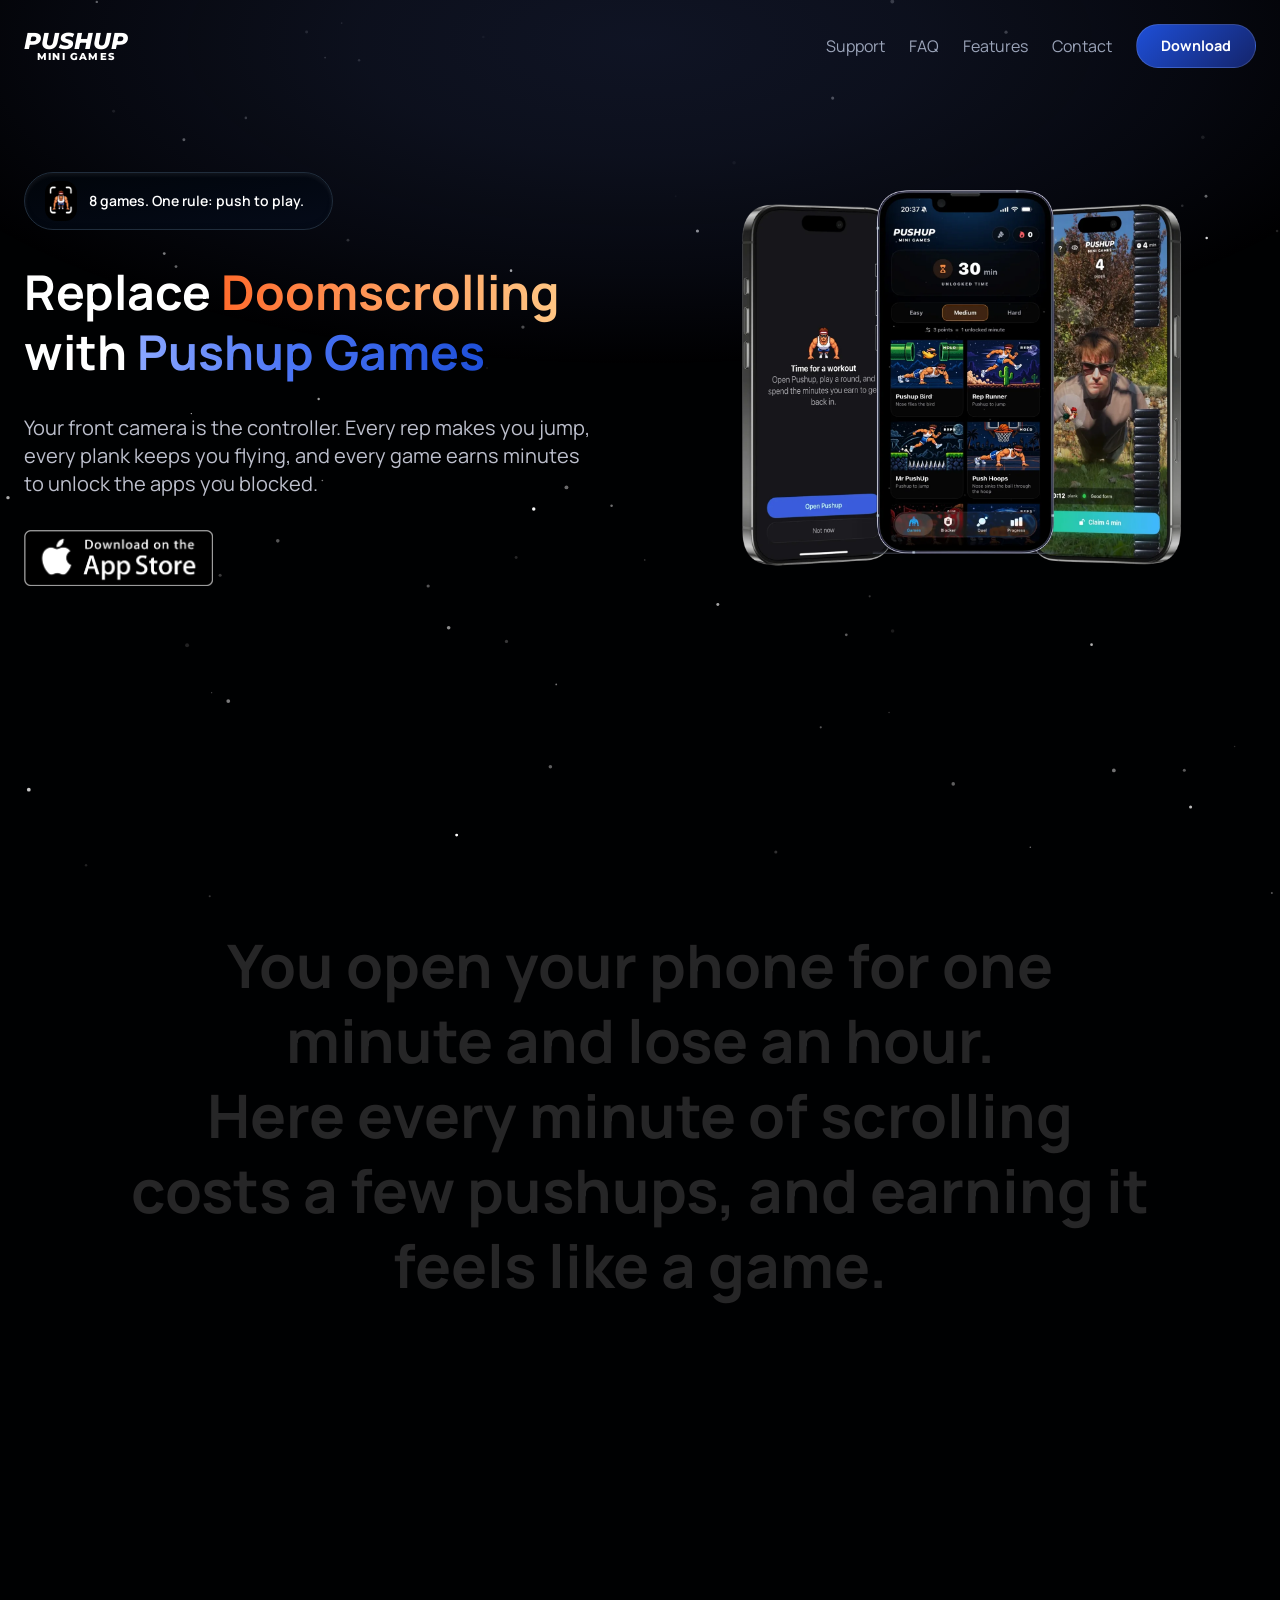
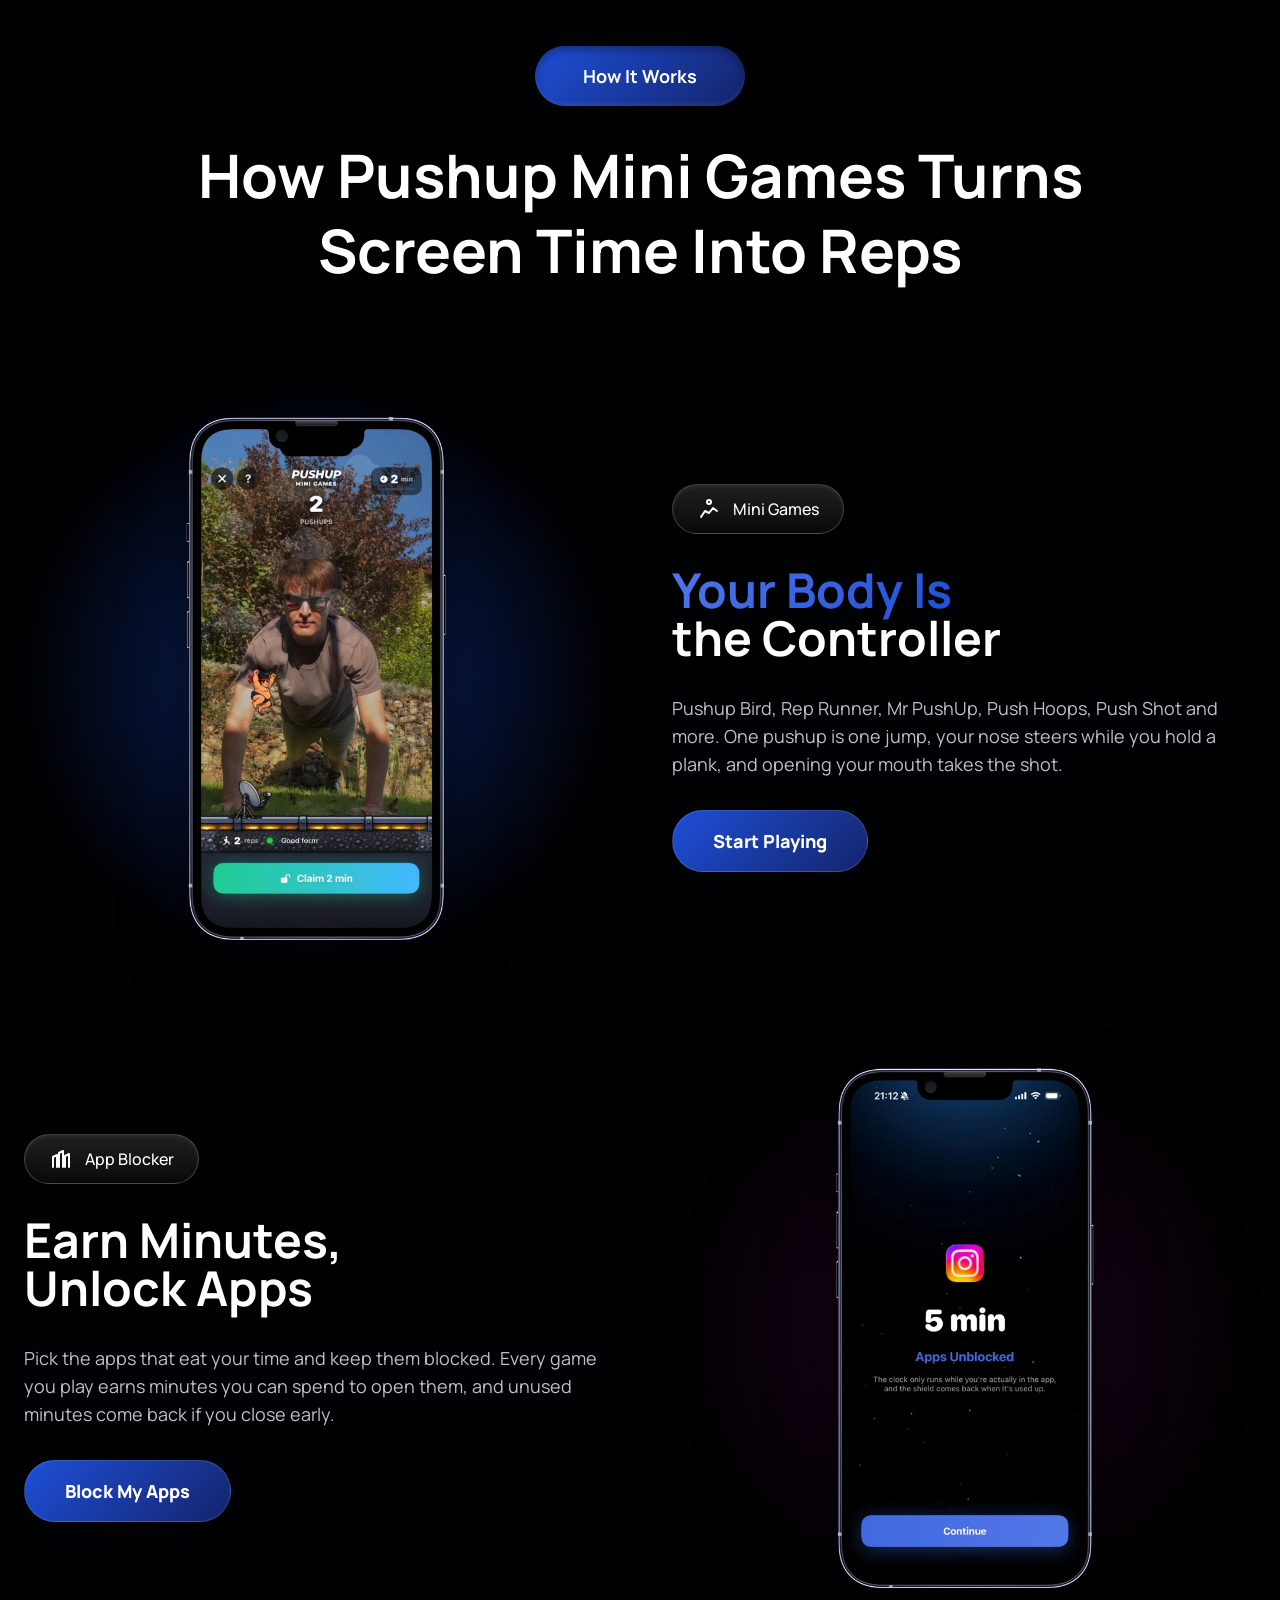
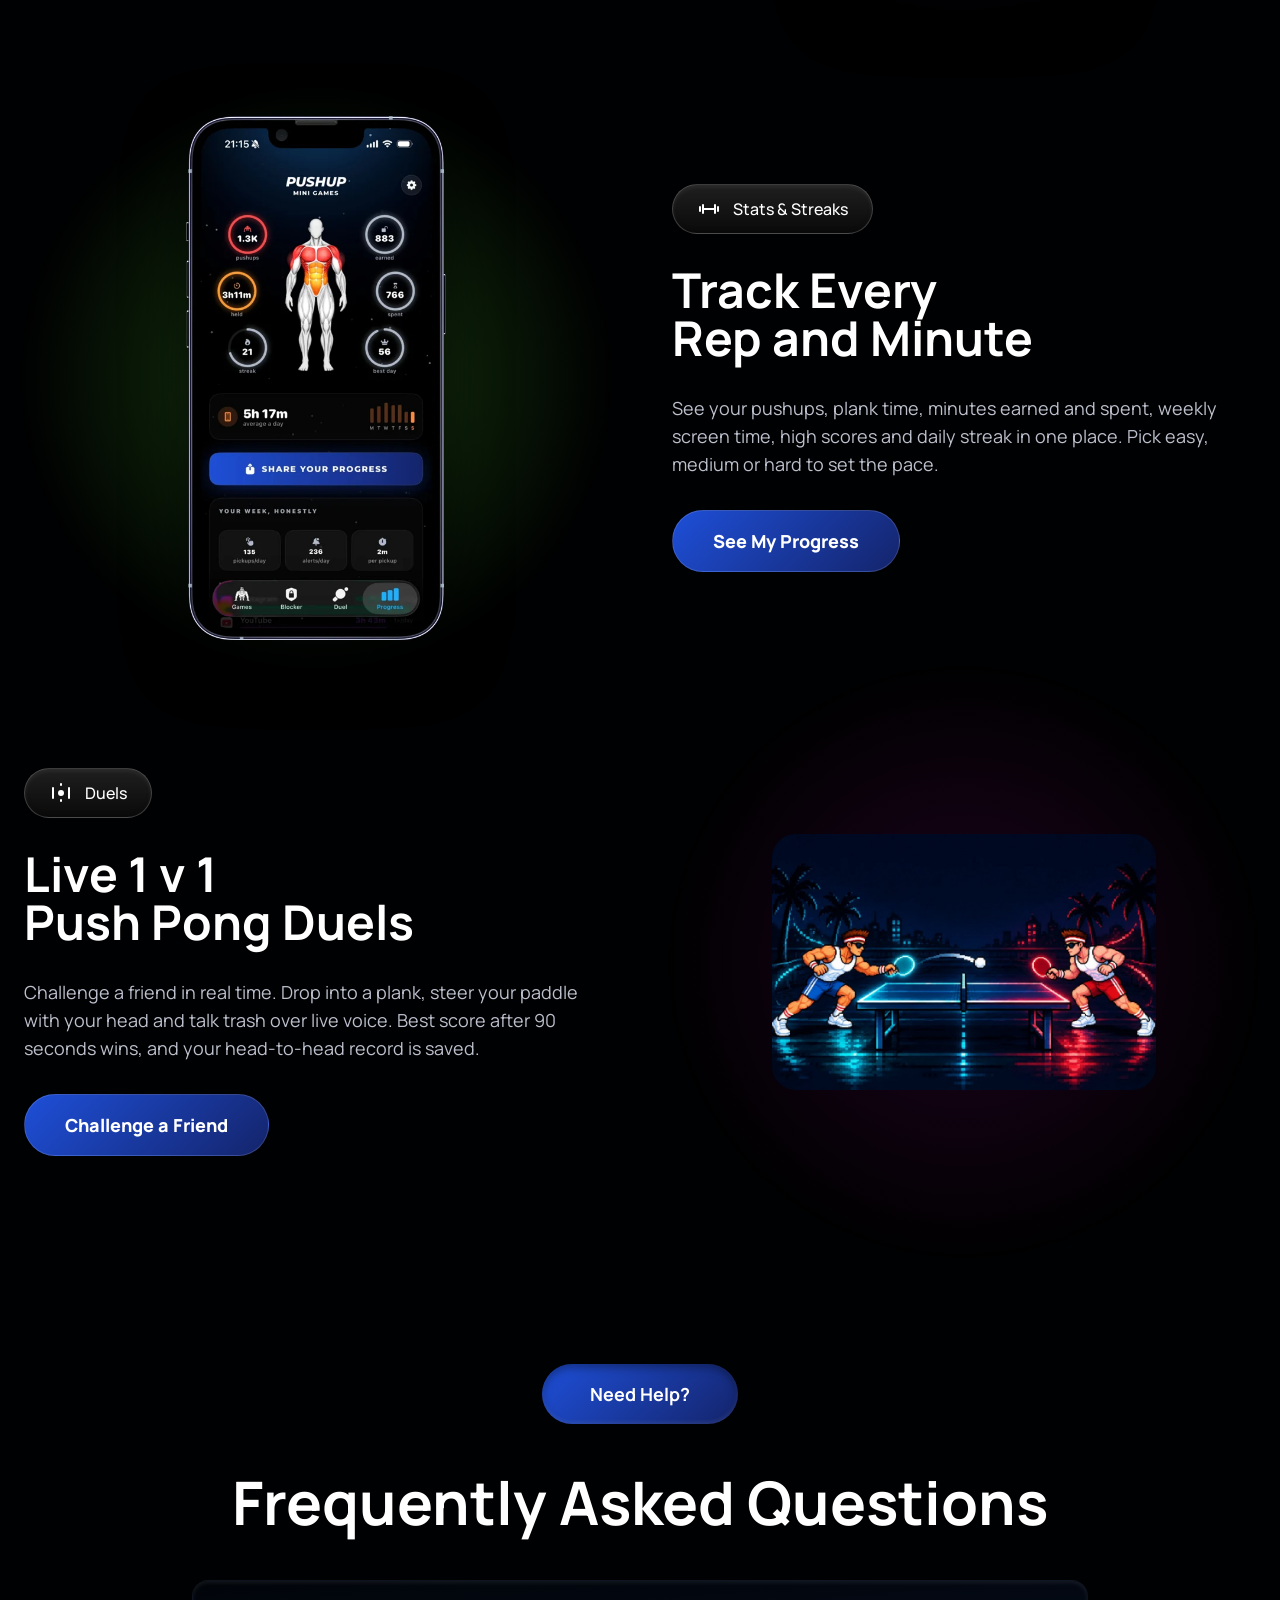
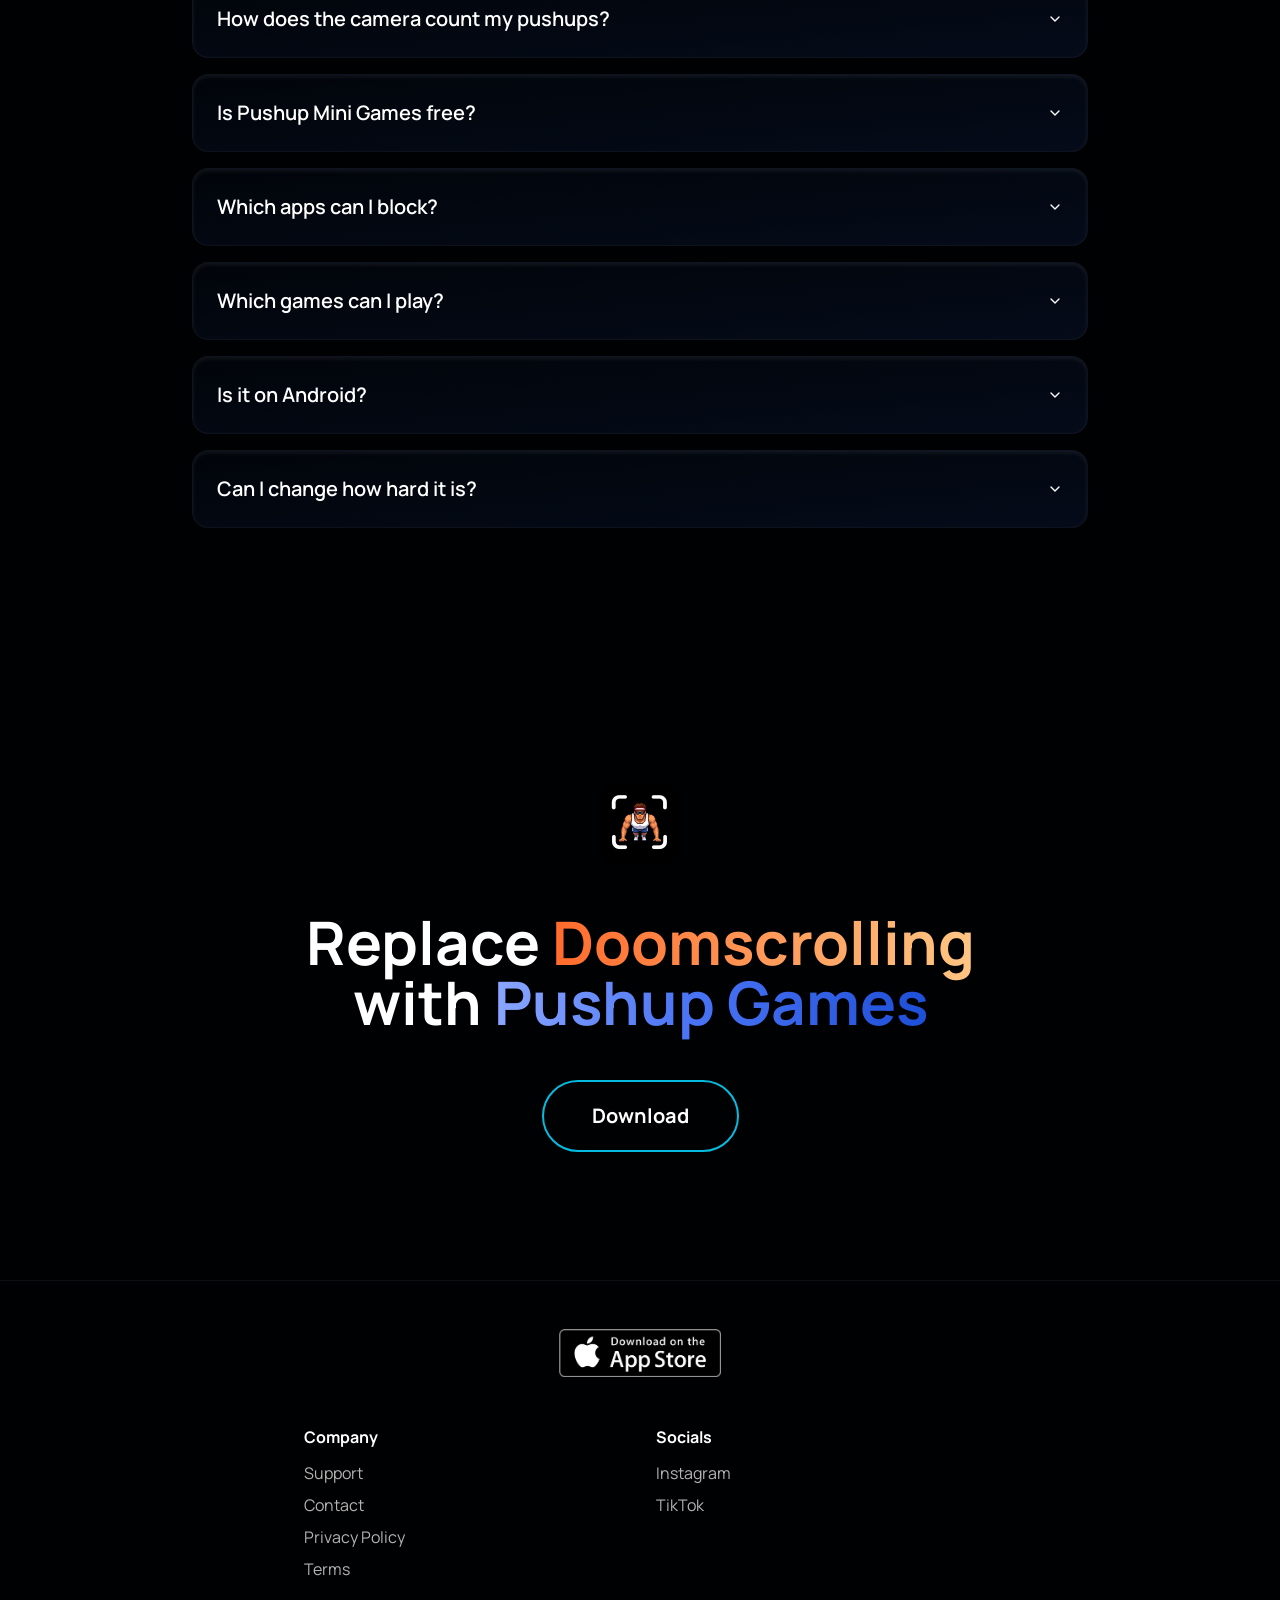
==== commit 2110cdb3: "Center Push Pong duel image on mobile Co-Authored-By: Claude Opus 5.5 <noreply@anthropic.com>" ====
--- a/index.html
+++ b/index.html
@@ -44,7 +44,7 @@
   <link rel="stylesheet" href="css/brand.css"></head>
 
   <body>
-    <div id="root"><a href="#main-content" class="focus:bg-background focus:text-foreground focus:ring-ring sr-only focus:not-sr-only focus:absolute focus:top-4 focus:left-4 focus:z-50 focus:rounded-md focus:px-4 focus:py-2 focus:shadow-lg focus:ring-2 focus:outline-hidden">Skip to main content</a><div class="bg-background font-manrope relative min-h-screen overflow-x-hidden"><header class="site-nav" role="banner"><a href="/" class="pmg-logo" aria-label="Pushup Mini Games home"><span class="pmg-logo-top">PUSHUP</span><span class="pmg-logo-bottom">MINI GAMES</span></a><nav class="site-nav-links" aria-label="Main navigation"><a href="mailto:pushupminigames@gmail.com">Support</a><a href="/faq">FAQ</a><a href="/#features-section">Features</a><a href="mailto:pushupminigames@gmail.com">Contact</a><a href="/#download" class="site-nav-cta">Download</a></nav><button class="site-nav-toggle" type="button" aria-label="Menu" aria-expanded="false"><span></span><span></span><span></span></button><div class="site-nav-menu" hidden></div></header><main id="main-content"><section id="download" class="relative z-10 px-6 py-6 lg:py-20" aria-label="Hero section"><div class="animate-fade-in pointer-events-none absolute top-[-275px] left-1/2 h-[450px] w-[900px] -translate-x-1/2 lg:top-[-375px] lg:h-[650px] lg:w-[1600px]" style="background: radial-gradient(rgb(17, 22, 40) 0%, rgba(17, 22, 40, 0.8) 25%, rgba(17, 22, 40, 0.4) 50%, transparent 70%); opacity: 0.9;"></div><div class="relative z-10 mx-auto max-w-7xl"><div class="flex flex-col gap-12 lg:flex-row lg:items-center lg:gap-8"><div class="flex-1 space-y-8"><div class="inline-flex items-center gap-2 rounded-full border border-[#202D3C] bg-linear-to-br from-[#01050A] to-[#050B19] px-3 py-1.5 sm:gap-3 sm:px-5 sm:py-2" style="box-shadow: rgba(255, 255, 255, 0.08) 0px 2px 4px 0px inset, rgba(0, 0, 0, 0.15) 0px -2px 4px 0px inset;"><picture><img alt="" class="h-8 w-8 rounded-lg sm:h-10 sm:w-10" src="image/app_icon.png"></picture><span class="pr-1 text-xs font-semibold text-white sm:pr-2 sm:text-sm">8 games. One rule: push to play.</span></div><h1 class="text-3xl leading-tight font-bold sm:text-4xl lg:text-5xl"><span class="whitespace-nowrap"><span class="text-foreground">Replace </span><span class="bg-linear-to-r from-[#FF6B2C] to-[#FFC684] bg-clip-text text-transparent">Doomscrolling</span></span><br><span class="whitespace-nowrap"><span class="text-foreground">with </span><span class="bg-clip-text text-transparent" style="background-image: linear-gradient(90deg, #8AA6FF 0%, #4A74F5 45%, #1E4FD8 100%);">Pushup Games</span></span></h1><p class="max-w-xl text-lg text-[#BCBFCC] lg:text-xl">Your front camera is the controller. Every rep makes you jump, every plank keeps you flying, and every game earns minutes to unlock the apps you blocked.</p><div class="flex flex-nowrap gap-3 sm:gap-4"><a href="#download" target="_blank" rel="noopener noreferrer" class="shrink-0"><img alt="Download on the App Store" class="h-11 transition-opacity hover:opacity-80 sm:h-14" src="image/download_appstore.png"></a></div></div><div class="flex flex-1 justify-center lg:items-center lg:justify-center"><picture><img alt="Pushup Mini Games on iPhone: blocked app shield, games list and Pushup Bird" class="h-auto w-full" style="max-width:min(88vw,460px)" fetchpriority="high" src="image/hero_phones.webp"></picture></div></div></div></section><section class="relative flex min-h-screen items-center justify-center px-6"><h2 class="max-w-5xl text-center text-4xl leading-tight font-bold md:text-5xl lg:text-6xl"><span class="transition-colors duration-200 text-foreground/15">You </span><span class="transition-colors duration-200 text-foreground/15">open </span><span class="transition-colors duration-200 text-foreground/15">your </span><span class="transition-colors duration-200 text-foreground/15">phone </span><span class="transition-colors duration-200 text-foreground/15">for </span><span class="transition-colors duration-200 text-foreground/15">one </span><span class="transition-colors duration-200 text-foreground/15">minute </span><span class="transition-colors duration-200 text-foreground/15">and </span><span class="transition-colors duration-200 text-foreground/15">lose </span><span class="transition-colors duration-200 text-foreground/15">an </span><span class="transition-colors duration-200 text-foreground/15">hour. </span><br><span class="transition-colors duration-200 text-foreground/15">Here </span><span class="transition-colors duration-200 text-foreground/15">every </span><span class="transition-colors duration-200 text-foreground/15">minute </span><span class="transition-colors duration-200 text-foreground/15">of </span><span class="transition-colors duration-200 text-foreground/15">scrolling </span><span class="transition-colors duration-200 text-foreground/15">costs </span><span class="transition-colors duration-200 text-foreground/15">a </span><span class="transition-colors duration-200 text-foreground/15">few </span><span class="transition-colors duration-200 text-foreground/15">pushups, </span><span class="transition-colors duration-200 text-foreground/15">and </span><span class="transition-colors duration-200 text-foreground/15">earning </span><span class="transition-colors duration-200 text-foreground/15">it </span><span class="transition-colors duration-200 text-foreground/15">feels </span><span class="transition-colors duration-200 text-foreground/15">like </span><span class="transition-colors duration-200 text-foreground/15">a </span><span class="transition-colors duration-200 text-foreground/15">game. </span></h2></section><section id="features-section" class="relative z-10 space-y-32 overflow-visible py-20" aria-labelledby="features-heading"><div class="space-y-8 px-6 text-center"><div class="flex justify-center"><span class="inline-block rounded-full px-12 py-4 text-lg font-bold text-white" style="background: linear-gradient(135deg, #1E4FD8 0%, #14246B 100%); box-shadow: rgba(0, 0, 0, 0.35) 0px 4px 8px inset, rgba(255, 255, 255, 0.1) 0px -2px 4px inset;">How It Works</span></div><h2 class="text-foreground mx-auto max-w-5xl text-4xl leading-tight font-bold md:text-5xl lg:text-6xl">How Pushup Mini Games Turns Screen Time Into Reps</h2></div><div class="relative mx-auto flex max-w-7xl flex-col px-6 lg:flex-row lg:items-center lg:gap-16 "><div class="relative mb-8 flex flex-1 justify-center lg:mb-0"><div class="pointer-events-none absolute top-1/2 left-1/2 -z-10 h-[600px] w-[600px] -translate-x-1/2 -translate-y-1/2" style="background: radial-gradient(circle, rgba(30, 79, 216, 0.5) 0%, rgba(30, 79, 216, 0) 70%);"></div><picture><img alt="Mr PushUp: every pushup is a jump" class="relative z-10 h-auto w-[75%] min-[400px]:w-[80%] min-[500px]:w-[85%] sm:w-full sm:max-w-xs lg:max-w-sm" loading="lazy" src="image/shot_mr_pushup.webp" style="width:min(62vw,260px);max-width:260px;filter:drop-shadow(0 18px 30px rgba(0,0,0,.55))"></picture></div><div class="flex flex-1 flex-col items-center space-y-8 text-center lg:items-start lg:text-left"><div class="inline-flex items-center gap-3 rounded-full border border-white/20 px-6 py-3" style="background: linear-gradient(rgba(255, 255, 255, 0.12) 0%, rgba(255, 255, 255, 0.04) 100%); box-shadow: rgba(255, 255, 255, 0.08) 0px 2px 4px 0px inset, rgba(0, 0, 0, 0.15) 0px -2px 4px 0px inset;"><img alt="" class="h-6 w-6" src="image/icon_detection.svg"><span class="text-foreground font-medium">Mini Games</span></div><h3 class="max-w-2xl text-3xl font-bold md:text-4xl lg:text-5xl"><span class="bg-clip-text text-transparent" style="background-image: linear-gradient(135deg, #5277E8 0%, #1E4FD8 100%);">Your Body Is</span><br><span class="text-white">the Controller</span></h3><p class="max-w-xl text-lg" style="color: rgb(188, 191, 204);">Pushup Bird, Rep Runner, Mr PushUp, Push Hoops, Push Shot and more. One pushup is one jump, your nose steers while you hold a plank, and opening your mouth takes the shot.</p><a href="#download" class="inline-block rounded-full" style="background: linear-gradient(135deg, #1E4FD8 0%, #14246B 100%); border: 1px solid rgba(255, 255, 255, 0.14);"><div class="rounded-full px-10 py-4 text-lg font-extrabold text-white transition-opacity hover:opacity-80">Start Playing</div></a></div></div><div class="relative mx-auto flex max-w-7xl flex-col px-6 lg:flex-row lg:items-center lg:gap-16 lg:flex-row-reverse"><div class="relative mb-8 flex flex-1 justify-center lg:mb-0"><div class="pointer-events-none absolute top-1/2 left-1/2 -z-10 h-[600px] w-[600px] -translate-x-1/2 -translate-y-1/2" style="background: radial-gradient(circle, rgba(61, 7, 60, 0.5) 0%, rgba(61, 7, 60, 0) 70%);"></div><picture><img alt="Apps unblocked for 5 minutes" class="relative z-10 h-auto w-[75%] min-[400px]:w-[80%] min-[500px]:w-[85%] sm:w-full sm:max-w-xs lg:max-w-sm" loading="lazy" src="image/shot_unblocked.webp" style="width:min(62vw,260px);max-width:260px;filter:drop-shadow(0 18px 30px rgba(0,0,0,.55))"></picture></div><div class="flex flex-1 flex-col items-center space-y-8 text-center lg:items-start lg:text-left"><div class="inline-flex items-center gap-3 rounded-full border border-white/20 px-6 py-3" style="background: linear-gradient(rgba(255, 255, 255, 0.12) 0%, rgba(255, 255, 255, 0.04) 100%); box-shadow: rgba(255, 255, 255, 0.08) 0px 2px 4px 0px inset, rgba(0, 0, 0, 0.15) 0px -2px 4px 0px inset;"><img alt="" class="h-6 w-6" src="image/icon_journey.svg"><span class="text-foreground font-medium">App Blocker</span></div><h3 class="max-w-2xl text-3xl font-bold md:text-4xl lg:text-5xl"><span class="text-white">Earn Minutes,</span><br><span class="text-white">Unlock Apps</span></h3><p class="max-w-xl text-lg" style="color: rgb(188, 191, 204);">Pick the apps that eat your time and keep them blocked. Every game you play earns minutes you can spend to open them, and unused minutes come back if you close early.</p><a href="#download" class="inline-block rounded-full" style="background: linear-gradient(135deg, #1E4FD8 0%, #14246B 100%); border: 1px solid rgba(255, 255, 255, 0.14);"><div class="rounded-full px-10 py-4 text-lg font-extrabold text-white transition-opacity hover:opacity-80">Block My Apps</div></a></div></div><div class="relative mx-auto flex max-w-7xl flex-col px-6 lg:flex-row lg:items-center lg:gap-16 "><div class="relative mb-8 flex flex-1 justify-center lg:mb-0"><div class="pointer-events-none absolute top-1/2 left-1/2 -z-10 h-[600px] w-[600px] -translate-x-1/2 -translate-y-1/2" style="background: radial-gradient(circle, rgba(49, 125, 31, 0.5) 0%, rgba(49, 125, 31, 0) 70%);"></div><picture><img alt="Progress tab with pushups, plank time, minutes and streak" class="relative z-10 h-auto w-[75%] min-[400px]:w-[80%] min-[500px]:w-[85%] sm:w-full sm:max-w-xs lg:max-w-sm" loading="lazy" src="image/shot_progress.webp" style="width:min(62vw,260px);max-width:260px;filter:drop-shadow(0 18px 30px rgba(0,0,0,.55))"></picture></div><div class="flex flex-1 flex-col items-center space-y-8 text-center lg:items-start lg:text-left"><div class="inline-flex items-center gap-3 rounded-full border border-white/20 px-6 py-3" style="background: linear-gradient(rgba(255, 255, 255, 0.12) 0%, rgba(255, 255, 255, 0.04) 100%); box-shadow: rgba(255, 255, 255, 0.08) 0px 2px 4px 0px inset, rgba(0, 0, 0, 0.15) 0px -2px 4px 0px inset;"><img alt="" class="h-6 w-6" src="image/icon_workouts.svg"><span class="text-foreground font-medium">Stats &amp; Streaks</span></div><h3 class="max-w-2xl text-3xl font-bold md:text-4xl lg:text-5xl"><span class="text-white">Track Every</span><br><span class="text-white">Rep and Minute</span></h3><p class="max-w-xl text-lg" style="color: rgb(188, 191, 204);">See your pushups, plank time, minutes earned and spent, weekly screen time, high scores and daily streak in one place. Pick easy, medium or hard to set the pace.</p><a href="#download" class="inline-block rounded-full" style="background: linear-gradient(135deg, #1E4FD8 0%, #14246B 100%); border: 1px solid rgba(255, 255, 255, 0.14);"><div class="rounded-full px-10 py-4 text-lg font-extrabold text-white transition-opacity hover:opacity-80">See My Progress</div></a></div></div><div class="relative mx-auto flex max-w-7xl flex-col px-6 lg:flex-row lg:items-center lg:gap-16 lg:flex-row-reverse"><div class="relative mb-8 flex flex-1 justify-center lg:mb-0"><div class="pointer-events-none absolute top-1/2 left-1/2 -z-10 h-[600px] w-[600px] -translate-x-1/2 -translate-y-1/2" style="background: radial-gradient(circle, rgba(61, 7, 60, 0.5) 0%, rgba(61, 7, 60, 0) 70%);"></div><picture><img alt="Push Pong duel" class="relative z-10 h-auto w-[75%] min-[400px]:w-[80%] min-[500px]:w-[85%] sm:w-full sm:max-w-xs lg:max-w-sm" loading="lazy" src="image/game_duel.jpg" style="border-radius:24px"></picture></div><div class="flex flex-1 flex-col items-center space-y-8 text-center lg:items-start lg:text-left"><div class="inline-flex items-center gap-3 rounded-full border border-white/20 px-6 py-3" style="background: linear-gradient(rgba(255, 255, 255, 0.12) 0%, rgba(255, 255, 255, 0.04) 100%); box-shadow: rgba(255, 255, 255, 0.08) 0px 2px 4px 0px inset, rgba(0, 0, 0, 0.15) 0px -2px 4px 0px inset;"><img alt="" class="h-6 w-6" src="image/icon_duel.svg"><span class="text-foreground font-medium">Duels</span></div><h3 class="max-w-2xl text-3xl font-bold md:text-4xl lg:text-5xl"><span class="text-white">Live 1 v 1</span><br><span class="text-white">Push Pong Duels</span></h3><p class="max-w-xl text-lg" style="color: rgb(188, 191, 204);">Challenge a friend in real time. Drop into a plank, steer your paddle with your head and talk trash over live voice. Best score after 90 seconds wins, and your head-to-head record is saved.</p><a href="#download" class="inline-block rounded-full" style="background: linear-gradient(135deg, #1E4FD8 0%, #14246B 100%); border: 1px solid rgba(255, 255, 255, 0.14);"><div class="rounded-full px-10 py-4 text-lg font-extrabold text-white transition-opacity hover:opacity-80">Challenge a Friend</div></a></div></div></section><section class="relative z-10 px-6 py-32" aria-labelledby="faq-heading"><div class="mx-auto max-w-4xl space-y-12"><div class="flex justify-center"><span class="inline-block rounded-full px-12 py-4 text-lg font-bold text-white" style="background: linear-gradient(135deg, #1E4FD8 0%, #14246B 100%); box-shadow: rgba(0, 0, 0, 0.35) 0px 4px 8px inset, rgba(255, 255, 255, 0.1) 0px -2px 4px inset;">Need Help?</span></div><h2 id="faq-heading" class="text-foreground text-center text-4xl font-bold md:text-5xl lg:text-6xl">Frequently Asked Questions</h2><div class="w-full space-y-4" data-orientation="vertical"><div data-state="closed" data-orientation="vertical" class="border-border/30 rounded-2xl border bg-linear-to-br from-[#01050A] to-[#050B19] px-6 py-2" style="box-shadow: rgba(255, 255, 255, 0.08) 0px 2px 4px 0px inset;"><h3 data-orientation="vertical" data-state="closed" class="flex"><button type="button" aria-expanded="false" data-state="closed" data-orientation="vertical" id="radix-_r_3_" class="flex flex-1 items-center justify-between py-4 transition-all [&amp;[data-state=open]&gt;svg]:rotate-180 text-foreground text-left text-lg font-semibold hover:no-underline md:text-xl" data-radix-collection-item="">How does the camera count my pushups?<svg xmlns="http://www.w3.org/2000/svg" width="24" height="24" viewBox="0 0 24 24" fill="none" stroke="currentColor" stroke-width="2" stroke-linecap="round" stroke-linejoin="round" class="lucide lucide-chevron-down h-4 w-4 shrink-0 transition-transform duration-200" aria-hidden="true"><path d="m6 9 6 6 6-6"></path></svg></button></h3><div data-state="closed" id="radix-_r_4_" hidden="" role="region" aria-labelledby="radix-_r_3_" data-orientation="vertical" class="data-[state=closed]:animate-accordion-up data-[state=open]:animate-accordion-down overflow-hidden text-sm transition-all" style="--radix-accordion-content-height: var(--radix-collapsible-content-height); --radix-accordion-content-width: var(--radix-collapsible-content-width);"></div></div><div data-state="closed" data-orientation="vertical" class="border-border/30 rounded-2xl border bg-linear-to-br from-[#01050A] to-[#050B19] px-6 py-2" style="box-shadow: rgba(255, 255, 255, 0.08) 0px 2px 4px 0px inset;"><h3 data-orientation="vertical" data-state="closed" class="flex"><button type="button" aria-expanded="false" data-state="closed" data-orientation="vertical" id="radix-_r_5_" class="flex flex-1 items-center justify-between py-4 transition-all [&amp;[data-state=open]&gt;svg]:rotate-180 text-foreground text-left text-lg font-semibold hover:no-underline md:text-xl" data-radix-collection-item="">Is Pushup Mini Games free?<svg xmlns="http://www.w3.org/2000/svg" width="24" height="24" viewBox="0 0 24 24" fill="none" stroke="currentColor" stroke-width="2" stroke-linecap="round" stroke-linejoin="round" class="lucide lucide-chevron-down h-4 w-4 shrink-0 transition-transform duration-200" aria-hidden="true"><path d="m6 9 6 6 6-6"></path></svg></button></h3><div data-state="closed" id="radix-_r_6_" hidden="" role="region" aria-labelledby="radix-_r_5_" data-orientation="vertical" class="data-[state=closed]:animate-accordion-up data-[state=open]:animate-accordion-down overflow-hidden text-sm transition-all" style="--radix-accordion-content-height: var(--radix-collapsible-content-height); --radix-accordion-content-width: var(--radix-collapsible-content-width);"></div></div><div data-state="closed" data-orientation="vertical" class="border-border/30 rounded-2xl border bg-linear-to-br from-[#01050A] to-[#050B19] px-6 py-2" style="box-shadow: rgba(255, 255, 255, 0.08) 0px 2px 4px 0px inset;"><h3 data-orientation="vertical" data-state="closed" class="flex"><button type="button" aria-expanded="false" data-state="closed" data-orientation="vertical" id="radix-_r_7_" class="flex flex-1 items-center justify-between py-4 transition-all [&amp;[data-state=open]&gt;svg]:rotate-180 text-foreground text-left text-lg font-semibold hover:no-underline md:text-xl" data-radix-collection-item="">Which apps can I block?<svg xmlns="http://www.w3.org/2000/svg" width="24" height="24" viewBox="0 0 24 24" fill="none" stroke="currentColor" stroke-width="2" stroke-linecap="round" stroke-linejoin="round" class="lucide lucide-chevron-down h-4 w-4 shrink-0 transition-transform duration-200" aria-hidden="true"><path d="m6 9 6 6 6-6"></path></svg></button></h3><div data-state="closed" id="radix-_r_8_" hidden="" role="region" aria-labelledby="radix-_r_7_" data-orientation="vertical" class="data-[state=closed]:animate-accordion-up data-[state=open]:animate-accordion-down overflow-hidden text-sm transition-all" style="--radix-accordion-content-height: var(--radix-collapsible-content-height); --radix-accordion-content-width: var(--radix-collapsible-content-width);"></div></div><div data-state="closed" data-orientation="vertical" class="border-border/30 rounded-2xl border bg-linear-to-br from-[#01050A] to-[#050B19] px-6 py-2" style="box-shadow: rgba(255, 255, 255, 0.08) 0px 2px 4px 0px inset;"><h3 data-orientation="vertical" data-state="closed" class="flex"><button type="button" aria-expanded="false" data-state="closed" data-orientation="vertical" id="radix-_r_9_" class="flex flex-1 items-center justify-between py-4 transition-all [&amp;[data-state=open]&gt;svg]:rotate-180 text-foreground text-left text-lg font-semibold hover:no-underline md:text-xl" data-radix-collection-item="">Which games can I play?<svg xmlns="http://www.w3.org/2000/svg" width="24" height="24" viewBox="0 0 24 24" fill="none" stroke="currentColor" stroke-width="2" stroke-linecap="round" stroke-linejoin="round" class="lucide lucide-chevron-down h-4 w-4 shrink-0 transition-transform duration-200" aria-hidden="true"><path d="m6 9 6 6 6-6"></path></svg></button></h3><div data-state="closed" id="radix-_r_a_" hidden="" role="region" aria-labelledby="radix-_r_9_" data-orientation="vertical" class="data-[state=closed]:animate-accordion-up data-[state=open]:animate-accordion-down overflow-hidden text-sm transition-all" style="--radix-accordion-content-height: var(--radix-collapsible-content-height); --radix-accordion-content-width: var(--radix-collapsible-content-width);"></div></div><div data-state="closed" data-orientation="vertical" class="border-border/30 rounded-2xl border bg-linear-to-br from-[#01050A] to-[#050B19] px-6 py-2" style="box-shadow: rgba(255, 255, 255, 0.08) 0px 2px 4px 0px inset;"><h3 data-orientation="vertical" data-state="closed" class="flex"><button type="button" aria-expanded="false" data-state="closed" data-orientation="vertical" id="radix-_r_b_" class="flex flex-1 items-center justify-between py-4 transition-all [&amp;[data-state=open]&gt;svg]:rotate-180 text-foreground text-left text-lg font-semibold hover:no-underline md:text-xl" data-radix-collection-item="">Is it on Android?<svg xmlns="http://www.w3.org/2000/svg" width="24" height="24" viewBox="0 0 24 24" fill="none" stroke="currentColor" stroke-width="2" stroke-linecap="round" stroke-linejoin="round" class="lucide lucide-chevron-down h-4 w-4 shrink-0 transition-transform duration-200" aria-hidden="true"><path d="m6 9 6 6 6-6"></path></svg></button></h3><div data-state="closed" id="radix-_r_c_" hidden="" role="region" aria-labelledby="radix-_r_b_" data-orientation="vertical" class="data-[state=closed]:animate-accordion-up data-[state=open]:animate-accordion-down overflow-hidden text-sm transition-all" style="--radix-accordion-content-height: var(--radix-collapsible-content-height); --radix-accordion-content-width: var(--radix-collapsible-content-width);"></div></div><div data-state="closed" data-orientation="vertical" class="border-border/30 rounded-2xl border bg-linear-to-br from-[#01050A] to-[#050B19] px-6 py-2" style="box-shadow: rgba(255, 255, 255, 0.08) 0px 2px 4px 0px inset;"><h3 data-orientation="vertical" data-state="closed" class="flex"><button type="button" aria-expanded="false" data-state="closed" data-orientation="vertical" id="radix-_r_d_" class="flex flex-1 items-center justify-between py-4 transition-all [&amp;[data-state=open]&gt;svg]:rotate-180 text-foreground text-left text-lg font-semibold hover:no-underline md:text-xl" data-radix-collection-item="">Can I change how hard it is?<svg xmlns="http://www.w3.org/2000/svg" width="24" height="24" viewBox="0 0 24 24" fill="none" stroke="currentColor" stroke-width="2" stroke-linecap="round" stroke-linejoin="round" class="lucide lucide-chevron-down h-4 w-4 shrink-0 transition-transform duration-200" aria-hidden="true"><path d="m6 9 6 6 6-6"></path></svg></button></h3><div data-state="closed" id="radix-_r_e_" hidden="" role="region" aria-labelledby="radix-_r_d_" data-orientation="vertical" class="data-[state=closed]:animate-accordion-up data-[state=open]:animate-accordion-down overflow-hidden text-sm transition-all" style="--radix-accordion-content-height: var(--radix-collapsible-content-height); --radix-accordion-content-width: var(--radix-collapsible-content-width);"></div></div></div></div></section><section class="relative z-10 px-6 py-32" aria-label="Call to action"><div class="mx-auto max-w-4xl space-y-12 text-center"><div class="flex justify-center"><picture><img width="320" height="319" alt="Pushup Mini Games" class="h-20 w-20 rounded-2xl" loading="lazy" src="image/app_icon.png"></picture></div><h2 class="text-foreground text-4xl font-bold md:text-5xl lg:text-6xl">Replace <span class="bg-clip-text text-transparent" style="background-image: linear-gradient(90deg, #FF6B2C, #FFC684);">Doomscrolling</span><br>with <span class="bg-clip-text text-transparent" style="background-image: linear-gradient(90deg, #8AA6FF 0%, #4A74F5 45%, #1E4FD8 100%);">Pushup Games</span></h2><a href="#download" target="_blank" rel="noopener noreferrer" class="border-primary text-foreground hover:bg-primary/10 inline-block rounded-full border-2 px-12 py-5 text-xl font-bold transition-colors">Download</a></div></section></main><footer class="border-border/30 relative z-10 border-t px-6 py-12" role="contentinfo"><div class="mx-auto max-w-7xl space-y-12"><div class="flex flex-wrap justify-center gap-4"><a href="#download" target="_blank" rel="noopener noreferrer"><img alt="Download on the App Store" class="h-12 transition-opacity hover:opacity-80" loading="lazy" src="image/download_appstore.png"></a></div><div class="mx-auto grid max-w-2xl grid-cols-1 gap-8 text-center md:grid-cols-2 md:text-left"><div><h3 class="text-foreground mb-3 font-bold">Company</h3><div class="flex flex-col gap-2"><a href="mailto:pushupminigames@gmail.com" class="text-muted-foreground hover:text-foreground transition-colors">Support</a><a href="mailto:pushupminigames@gmail.com" class="text-muted-foreground hover:text-foreground transition-colors">Contact</a><a class="text-muted-foreground hover:text-foreground transition-colors" href="#" data-discover="true">Privacy Policy</a><a class="text-muted-foreground hover:text-foreground transition-colors" href="#" data-discover="true">Terms</a></div></div><div><h3 class="text-foreground mb-3 font-bold">Socials</h3><div class="flex flex-col gap-2"><a href="#" target="_blank" rel="noopener noreferrer" class="text-muted-foreground hover:text-foreground transition-colors">Instagram</a><a href="#" target="_blank" rel="noopener noreferrer" class="text-muted-foreground hover:text-foreground transition-colors">TikTok</a></div></div></div></div></footer></div></div>
+    <div id="root"><a href="#main-content" class="focus:bg-background focus:text-foreground focus:ring-ring sr-only focus:not-sr-only focus:absolute focus:top-4 focus:left-4 focus:z-50 focus:rounded-md focus:px-4 focus:py-2 focus:shadow-lg focus:ring-2 focus:outline-hidden">Skip to main content</a><div class="bg-background font-manrope relative min-h-screen overflow-x-hidden"><header class="site-nav" role="banner"><a href="/" class="pmg-logo" aria-label="Pushup Mini Games home"><span class="pmg-logo-top">PUSHUP</span><span class="pmg-logo-bottom">MINI GAMES</span></a><nav class="site-nav-links" aria-label="Main navigation"><a href="mailto:pushupminigames@gmail.com">Support</a><a href="/faq">FAQ</a><a href="/#features-section">Features</a><a href="mailto:pushupminigames@gmail.com">Contact</a><a href="/#download" class="site-nav-cta">Download</a></nav><button class="site-nav-toggle" type="button" aria-label="Menu" aria-expanded="false"><span></span><span></span><span></span></button><div class="site-nav-menu" hidden></div></header><main id="main-content"><section id="download" class="relative z-10 px-6 py-6 lg:py-20" aria-label="Hero section"><div class="animate-fade-in pointer-events-none absolute top-[-275px] left-1/2 h-[450px] w-[900px] -translate-x-1/2 lg:top-[-375px] lg:h-[650px] lg:w-[1600px]" style="background: radial-gradient(rgb(17, 22, 40) 0%, rgba(17, 22, 40, 0.8) 25%, rgba(17, 22, 40, 0.4) 50%, transparent 70%); opacity: 0.9;"></div><div class="relative z-10 mx-auto max-w-7xl"><div class="flex flex-col gap-12 lg:flex-row lg:items-center lg:gap-8"><div class="flex-1 space-y-8"><div class="inline-flex items-center gap-2 rounded-full border border-[#202D3C] bg-linear-to-br from-[#01050A] to-[#050B19] px-3 py-1.5 sm:gap-3 sm:px-5 sm:py-2" style="box-shadow: rgba(255, 255, 255, 0.08) 0px 2px 4px 0px inset, rgba(0, 0, 0, 0.15) 0px -2px 4px 0px inset;"><picture><img alt="" class="h-8 w-8 rounded-lg sm:h-10 sm:w-10" src="image/app_icon.png"></picture><span class="pr-1 text-xs font-semibold text-white sm:pr-2 sm:text-sm">8 games. One rule: push to play.</span></div><h1 class="text-3xl leading-tight font-bold sm:text-4xl lg:text-5xl"><span class="whitespace-nowrap"><span class="text-foreground">Replace </span><span class="bg-linear-to-r from-[#FF6B2C] to-[#FFC684] bg-clip-text text-transparent">Doomscrolling</span></span><br><span class="whitespace-nowrap"><span class="text-foreground">with </span><span class="bg-clip-text text-transparent" style="background-image: linear-gradient(90deg, #8AA6FF 0%, #4A74F5 45%, #1E4FD8 100%);">Pushup Games</span></span></h1><p class="max-w-xl text-lg text-[#BCBFCC] lg:text-xl">Your front camera is the controller. Every rep makes you jump, every plank keeps you flying, and every game earns minutes to unlock the apps you blocked.</p><div class="flex flex-nowrap gap-3 sm:gap-4"><a href="#download" target="_blank" rel="noopener noreferrer" class="shrink-0"><img alt="Download on the App Store" class="h-11 transition-opacity hover:opacity-80 sm:h-14" src="image/download_appstore.png"></a></div></div><div class="flex flex-1 justify-center lg:items-center lg:justify-center"><picture><img alt="Pushup Mini Games on iPhone: blocked app shield, games list and Pushup Bird" class="h-auto w-full" style="max-width:min(88vw,460px)" fetchpriority="high" src="image/hero_phones.webp"></picture></div></div></div></section><section class="relative flex min-h-screen items-center justify-center px-6"><h2 class="max-w-5xl text-center text-4xl leading-tight font-bold md:text-5xl lg:text-6xl"><span class="transition-colors duration-200 text-foreground/15">You </span><span class="transition-colors duration-200 text-foreground/15">open </span><span class="transition-colors duration-200 text-foreground/15">your </span><span class="transition-colors duration-200 text-foreground/15">phone </span><span class="transition-colors duration-200 text-foreground/15">for </span><span class="transition-colors duration-200 text-foreground/15">one </span><span class="transition-colors duration-200 text-foreground/15">minute </span><span class="transition-colors duration-200 text-foreground/15">and </span><span class="transition-colors duration-200 text-foreground/15">lose </span><span class="transition-colors duration-200 text-foreground/15">an </span><span class="transition-colors duration-200 text-foreground/15">hour. </span><br><span class="transition-colors duration-200 text-foreground/15">Here </span><span class="transition-colors duration-200 text-foreground/15">every </span><span class="transition-colors duration-200 text-foreground/15">minute </span><span class="transition-colors duration-200 text-foreground/15">of </span><span class="transition-colors duration-200 text-foreground/15">scrolling </span><span class="transition-colors duration-200 text-foreground/15">costs </span><span class="transition-colors duration-200 text-foreground/15">a </span><span class="transition-colors duration-200 text-foreground/15">few </span><span class="transition-colors duration-200 text-foreground/15">pushups, </span><span class="transition-colors duration-200 text-foreground/15">and </span><span class="transition-colors duration-200 text-foreground/15">earning </span><span class="transition-colors duration-200 text-foreground/15">it </span><span class="transition-colors duration-200 text-foreground/15">feels </span><span class="transition-colors duration-200 text-foreground/15">like </span><span class="transition-colors duration-200 text-foreground/15">a </span><span class="transition-colors duration-200 text-foreground/15">game. </span></h2></section><section id="features-section" class="relative z-10 space-y-32 overflow-visible py-20" aria-labelledby="features-heading"><div class="space-y-8 px-6 text-center"><div class="flex justify-center"><span class="inline-block rounded-full px-12 py-4 text-lg font-bold text-white" style="background: linear-gradient(135deg, #1E4FD8 0%, #14246B 100%); box-shadow: rgba(0, 0, 0, 0.35) 0px 4px 8px inset, rgba(255, 255, 255, 0.1) 0px -2px 4px inset;">How It Works</span></div><h2 class="text-foreground mx-auto max-w-5xl text-4xl leading-tight font-bold md:text-5xl lg:text-6xl">How Pushup Mini Games Turns Screen Time Into Reps</h2></div><div class="relative mx-auto flex max-w-7xl flex-col px-6 lg:flex-row lg:items-center lg:gap-16 "><div class="relative mb-8 flex flex-1 justify-center lg:mb-0"><div class="pointer-events-none absolute top-1/2 left-1/2 -z-10 h-[600px] w-[600px] -translate-x-1/2 -translate-y-1/2" style="background: radial-gradient(circle, rgba(30, 79, 216, 0.5) 0%, rgba(30, 79, 216, 0) 70%);"></div><picture><img alt="Mr PushUp: every pushup is a jump" class="relative z-10 h-auto w-[75%] min-[400px]:w-[80%] min-[500px]:w-[85%] sm:w-full sm:max-w-xs lg:max-w-sm" loading="lazy" src="image/shot_mr_pushup.webp" style="width:min(62vw,260px);max-width:260px;filter:drop-shadow(0 18px 30px rgba(0,0,0,.55))"></picture></div><div class="flex flex-1 flex-col items-center space-y-8 text-center lg:items-start lg:text-left"><div class="inline-flex items-center gap-3 rounded-full border border-white/20 px-6 py-3" style="background: linear-gradient(rgba(255, 255, 255, 0.12) 0%, rgba(255, 255, 255, 0.04) 100%); box-shadow: rgba(255, 255, 255, 0.08) 0px 2px 4px 0px inset, rgba(0, 0, 0, 0.15) 0px -2px 4px 0px inset;"><img alt="" class="h-6 w-6" src="image/icon_detection.svg"><span class="text-foreground font-medium">Mini Games</span></div><h3 class="max-w-2xl text-3xl font-bold md:text-4xl lg:text-5xl"><span class="bg-clip-text text-transparent" style="background-image: linear-gradient(135deg, #5277E8 0%, #1E4FD8 100%);">Your Body Is</span><br><span class="text-white">the Controller</span></h3><p class="max-w-xl text-lg" style="color: rgb(188, 191, 204);">Pushup Bird, Rep Runner, Mr PushUp, Push Hoops, Push Shot and more. One pushup is one jump, your nose steers while you hold a plank, and opening your mouth takes the shot.</p><a href="#download" class="inline-block rounded-full" style="background: linear-gradient(135deg, #1E4FD8 0%, #14246B 100%); border: 1px solid rgba(255, 255, 255, 0.14);"><div class="rounded-full px-10 py-4 text-lg font-extrabold text-white transition-opacity hover:opacity-80">Start Playing</div></a></div></div><div class="relative mx-auto flex max-w-7xl flex-col px-6 lg:flex-row lg:items-center lg:gap-16 lg:flex-row-reverse"><div class="relative mb-8 flex flex-1 justify-center lg:mb-0"><div class="pointer-events-none absolute top-1/2 left-1/2 -z-10 h-[600px] w-[600px] -translate-x-1/2 -translate-y-1/2" style="background: radial-gradient(circle, rgba(61, 7, 60, 0.5) 0%, rgba(61, 7, 60, 0) 70%);"></div><picture><img alt="Apps unblocked for 5 minutes" class="relative z-10 h-auto w-[75%] min-[400px]:w-[80%] min-[500px]:w-[85%] sm:w-full sm:max-w-xs lg:max-w-sm" loading="lazy" src="image/shot_unblocked.webp" style="width:min(62vw,260px);max-width:260px;filter:drop-shadow(0 18px 30px rgba(0,0,0,.55))"></picture></div><div class="flex flex-1 flex-col items-center space-y-8 text-center lg:items-start lg:text-left"><div class="inline-flex items-center gap-3 rounded-full border border-white/20 px-6 py-3" style="background: linear-gradient(rgba(255, 255, 255, 0.12) 0%, rgba(255, 255, 255, 0.04) 100%); box-shadow: rgba(255, 255, 255, 0.08) 0px 2px 4px 0px inset, rgba(0, 0, 0, 0.15) 0px -2px 4px 0px inset;"><img alt="" class="h-6 w-6" src="image/icon_journey.svg"><span class="text-foreground font-medium">App Blocker</span></div><h3 class="max-w-2xl text-3xl font-bold md:text-4xl lg:text-5xl"><span class="text-white">Earn Minutes,</span><br><span class="text-white">Unlock Apps</span></h3><p class="max-w-xl text-lg" style="color: rgb(188, 191, 204);">Pick the apps that eat your time and keep them blocked. Every game you play earns minutes you can spend to open them, and unused minutes come back if you close early.</p><a href="#download" class="inline-block rounded-full" style="background: linear-gradient(135deg, #1E4FD8 0%, #14246B 100%); border: 1px solid rgba(255, 255, 255, 0.14);"><div class="rounded-full px-10 py-4 text-lg font-extrabold text-white transition-opacity hover:opacity-80">Block My Apps</div></a></div></div><div class="relative mx-auto flex max-w-7xl flex-col px-6 lg:flex-row lg:items-center lg:gap-16 "><div class="relative mb-8 flex flex-1 justify-center lg:mb-0"><div class="pointer-events-none absolute top-1/2 left-1/2 -z-10 h-[600px] w-[600px] -translate-x-1/2 -translate-y-1/2" style="background: radial-gradient(circle, rgba(49, 125, 31, 0.5) 0%, rgba(49, 125, 31, 0) 70%);"></div><picture><img alt="Progress tab with pushups, plank time, minutes and streak" class="relative z-10 h-auto w-[75%] min-[400px]:w-[80%] min-[500px]:w-[85%] sm:w-full sm:max-w-xs lg:max-w-sm" loading="lazy" src="image/shot_progress.webp" style="width:min(62vw,260px);max-width:260px;filter:drop-shadow(0 18px 30px rgba(0,0,0,.55))"></picture></div><div class="flex flex-1 flex-col items-center space-y-8 text-center lg:items-start lg:text-left"><div class="inline-flex items-center gap-3 rounded-full border border-white/20 px-6 py-3" style="background: linear-gradient(rgba(255, 255, 255, 0.12) 0%, rgba(255, 255, 255, 0.04) 100%); box-shadow: rgba(255, 255, 255, 0.08) 0px 2px 4px 0px inset, rgba(0, 0, 0, 0.15) 0px -2px 4px 0px inset;"><img alt="" class="h-6 w-6" src="image/icon_workouts.svg"><span class="text-foreground font-medium">Stats &amp; Streaks</span></div><h3 class="max-w-2xl text-3xl font-bold md:text-4xl lg:text-5xl"><span class="text-white">Track Every</span><br><span class="text-white">Rep and Minute</span></h3><p class="max-w-xl text-lg" style="color: rgb(188, 191, 204);">See your pushups, plank time, minutes earned and spent, weekly screen time, high scores and daily streak in one place. Pick easy, medium or hard to set the pace.</p><a href="#download" class="inline-block rounded-full" style="background: linear-gradient(135deg, #1E4FD8 0%, #14246B 100%); border: 1px solid rgba(255, 255, 255, 0.14);"><div class="rounded-full px-10 py-4 text-lg font-extrabold text-white transition-opacity hover:opacity-80">See My Progress</div></a></div></div><div class="relative mx-auto flex max-w-7xl flex-col px-6 lg:flex-row lg:items-center lg:gap-16 lg:flex-row-reverse"><div class="relative mb-8 flex flex-1 justify-center lg:mb-0"><div class="pointer-events-none absolute top-1/2 left-1/2 -z-10 h-[600px] w-[600px] -translate-x-1/2 -translate-y-1/2" style="background: radial-gradient(circle, rgba(61, 7, 60, 0.5) 0%, rgba(61, 7, 60, 0) 70%);"></div><picture class="flex w-full justify-center"><img alt="Push Pong duel" class="relative z-10 h-auto w-[75%] min-[400px]:w-[80%] min-[500px]:w-[85%] sm:w-full sm:max-w-xs lg:max-w-sm" loading="lazy" src="image/game_duel.jpg" style="border-radius:24px"></picture></div><div class="flex flex-1 flex-col items-center space-y-8 text-center lg:items-start lg:text-left"><div class="inline-flex items-center gap-3 rounded-full border border-white/20 px-6 py-3" style="background: linear-gradient(rgba(255, 255, 255, 0.12) 0%, rgba(255, 255, 255, 0.04) 100%); box-shadow: rgba(255, 255, 255, 0.08) 0px 2px 4px 0px inset, rgba(0, 0, 0, 0.15) 0px -2px 4px 0px inset;"><img alt="" class="h-6 w-6" src="image/icon_duel.svg"><span class="text-foreground font-medium">Duels</span></div><h3 class="max-w-2xl text-3xl font-bold md:text-4xl lg:text-5xl"><span class="text-white">Live 1 v 1</span><br><span class="text-white">Push Pong Duels</span></h3><p class="max-w-xl text-lg" style="color: rgb(188, 191, 204);">Challenge a friend in real time. Drop into a plank, steer your paddle with your head and talk trash over live voice. Best score after 90 seconds wins, and your head-to-head record is saved.</p><a href="#download" class="inline-block rounded-full" style="background: linear-gradient(135deg, #1E4FD8 0%, #14246B 100%); border: 1px solid rgba(255, 255, 255, 0.14);"><div class="rounded-full px-10 py-4 text-lg font-extrabold text-white transition-opacity hover:opacity-80">Challenge a Friend</div></a></div></div></section><section class="relative z-10 px-6 py-32" aria-labelledby="faq-heading"><div class="mx-auto max-w-4xl space-y-12"><div class="flex justify-center"><span class="inline-block rounded-full px-12 py-4 text-lg font-bold text-white" style="background: linear-gradient(135deg, #1E4FD8 0%, #14246B 100%); box-shadow: rgba(0, 0, 0, 0.35) 0px 4px 8px inset, rgba(255, 255, 255, 0.1) 0px -2px 4px inset;">Need Help?</span></div><h2 id="faq-heading" class="text-foreground text-center text-4xl font-bold md:text-5xl lg:text-6xl">Frequently Asked Questions</h2><div class="w-full space-y-4" data-orientation="vertical"><div data-state="closed" data-orientation="vertical" class="border-border/30 rounded-2xl border bg-linear-to-br from-[#01050A] to-[#050B19] px-6 py-2" style="box-shadow: rgba(255, 255, 255, 0.08) 0px 2px 4px 0px inset;"><h3 data-orientation="vertical" data-state="closed" class="flex"><button type="button" aria-expanded="false" data-state="closed" data-orientation="vertical" id="radix-_r_3_" class="flex flex-1 items-center justify-between py-4 transition-all [&amp;[data-state=open]&gt;svg]:rotate-180 text-foreground text-left text-lg font-semibold hover:no-underline md:text-xl" data-radix-collection-item="">How does the camera count my pushups?<svg xmlns="http://www.w3.org/2000/svg" width="24" height="24" viewBox="0 0 24 24" fill="none" stroke="currentColor" stroke-width="2" stroke-linecap="round" stroke-linejoin="round" class="lucide lucide-chevron-down h-4 w-4 shrink-0 transition-transform duration-200" aria-hidden="true"><path d="m6 9 6 6 6-6"></path></svg></button></h3><div data-state="closed" id="radix-_r_4_" hidden="" role="region" aria-labelledby="radix-_r_3_" data-orientation="vertical" class="data-[state=closed]:animate-accordion-up data-[state=open]:animate-accordion-down overflow-hidden text-sm transition-all" style="--radix-accordion-content-height: var(--radix-collapsible-content-height); --radix-accordion-content-width: var(--radix-collapsible-content-width);"></div></div><div data-state="closed" data-orientation="vertical" class="border-border/30 rounded-2xl border bg-linear-to-br from-[#01050A] to-[#050B19] px-6 py-2" style="box-shadow: rgba(255, 255, 255, 0.08) 0px 2px 4px 0px inset;"><h3 data-orientation="vertical" data-state="closed" class="flex"><button type="button" aria-expanded="false" data-state="closed" data-orientation="vertical" id="radix-_r_5_" class="flex flex-1 items-center justify-between py-4 transition-all [&amp;[data-state=open]&gt;svg]:rotate-180 text-foreground text-left text-lg font-semibold hover:no-underline md:text-xl" data-radix-collection-item="">Is Pushup Mini Games free?<svg xmlns="http://www.w3.org/2000/svg" width="24" height="24" viewBox="0 0 24 24" fill="none" stroke="currentColor" stroke-width="2" stroke-linecap="round" stroke-linejoin="round" class="lucide lucide-chevron-down h-4 w-4 shrink-0 transition-transform duration-200" aria-hidden="true"><path d="m6 9 6 6 6-6"></path></svg></button></h3><div data-state="closed" id="radix-_r_6_" hidden="" role="region" aria-labelledby="radix-_r_5_" data-orientation="vertical" class="data-[state=closed]:animate-accordion-up data-[state=open]:animate-accordion-down overflow-hidden text-sm transition-all" style="--radix-accordion-content-height: var(--radix-collapsible-content-height); --radix-accordion-content-width: var(--radix-collapsible-content-width);"></div></div><div data-state="closed" data-orientation="vertical" class="border-border/30 rounded-2xl border bg-linear-to-br from-[#01050A] to-[#050B19] px-6 py-2" style="box-shadow: rgba(255, 255, 255, 0.08) 0px 2px 4px 0px inset;"><h3 data-orientation="vertical" data-state="closed" class="flex"><button type="button" aria-expanded="false" data-state="closed" data-orientation="vertical" id="radix-_r_7_" class="flex flex-1 items-center justify-between py-4 transition-all [&amp;[data-state=open]&gt;svg]:rotate-180 text-foreground text-left text-lg font-semibold hover:no-underline md:text-xl" data-radix-collection-item="">Which apps can I block?<svg xmlns="http://www.w3.org/2000/svg" width="24" height="24" viewBox="0 0 24 24" fill="none" stroke="currentColor" stroke-width="2" stroke-linecap="round" stroke-linejoin="round" class="lucide lucide-chevron-down h-4 w-4 shrink-0 transition-transform duration-200" aria-hidden="true"><path d="m6 9 6 6 6-6"></path></svg></button></h3><div data-state="closed" id="radix-_r_8_" hidden="" role="region" aria-labelledby="radix-_r_7_" data-orientation="vertical" class="data-[state=closed]:animate-accordion-up data-[state=open]:animate-accordion-down overflow-hidden text-sm transition-all" style="--radix-accordion-content-height: var(--radix-collapsible-content-height); --radix-accordion-content-width: var(--radix-collapsible-content-width);"></div></div><div data-state="closed" data-orientation="vertical" class="border-border/30 rounded-2xl border bg-linear-to-br from-[#01050A] to-[#050B19] px-6 py-2" style="box-shadow: rgba(255, 255, 255, 0.08) 0px 2px 4px 0px inset;"><h3 data-orientation="vertical" data-state="closed" class="flex"><button type="button" aria-expanded="false" data-state="closed" data-orientation="vertical" id="radix-_r_9_" class="flex flex-1 items-center justify-between py-4 transition-all [&amp;[data-state=open]&gt;svg]:rotate-180 text-foreground text-left text-lg font-semibold hover:no-underline md:text-xl" data-radix-collection-item="">Which games can I play?<svg xmlns="http://www.w3.org/2000/svg" width="24" height="24" viewBox="0 0 24 24" fill="none" stroke="currentColor" stroke-width="2" stroke-linecap="round" stroke-linejoin="round" class="lucide lucide-chevron-down h-4 w-4 shrink-0 transition-transform duration-200" aria-hidden="true"><path d="m6 9 6 6 6-6"></path></svg></button></h3><div data-state="closed" id="radix-_r_a_" hidden="" role="region" aria-labelledby="radix-_r_9_" data-orientation="vertical" class="data-[state=closed]:animate-accordion-up data-[state=open]:animate-accordion-down overflow-hidden text-sm transition-all" style="--radix-accordion-content-height: var(--radix-collapsible-content-height); --radix-accordion-content-width: var(--radix-collapsible-content-width);"></div></div><div data-state="closed" data-orientation="vertical" class="border-border/30 rounded-2xl border bg-linear-to-br from-[#01050A] to-[#050B19] px-6 py-2" style="box-shadow: rgba(255, 255, 255, 0.08) 0px 2px 4px 0px inset;"><h3 data-orientation="vertical" data-state="closed" class="flex"><button type="button" aria-expanded="false" data-state="closed" data-orientation="vertical" id="radix-_r_b_" class="flex flex-1 items-center justify-between py-4 transition-all [&amp;[data-state=open]&gt;svg]:rotate-180 text-foreground text-left text-lg font-semibold hover:no-underline md:text-xl" data-radix-collection-item="">Is it on Android?<svg xmlns="http://www.w3.org/2000/svg" width="24" height="24" viewBox="0 0 24 24" fill="none" stroke="currentColor" stroke-width="2" stroke-linecap="round" stroke-linejoin="round" class="lucide lucide-chevron-down h-4 w-4 shrink-0 transition-transform duration-200" aria-hidden="true"><path d="m6 9 6 6 6-6"></path></svg></button></h3><div data-state="closed" id="radix-_r_c_" hidden="" role="region" aria-labelledby="radix-_r_b_" data-orientation="vertical" class="data-[state=closed]:animate-accordion-up data-[state=open]:animate-accordion-down overflow-hidden text-sm transition-all" style="--radix-accordion-content-height: var(--radix-collapsible-content-height); --radix-accordion-content-width: var(--radix-collapsible-content-width);"></div></div><div data-state="closed" data-orientation="vertical" class="border-border/30 rounded-2xl border bg-linear-to-br from-[#01050A] to-[#050B19] px-6 py-2" style="box-shadow: rgba(255, 255, 255, 0.08) 0px 2px 4px 0px inset;"><h3 data-orientation="vertical" data-state="closed" class="flex"><button type="button" aria-expanded="false" data-state="closed" data-orientation="vertical" id="radix-_r_d_" class="flex flex-1 items-center justify-between py-4 transition-all [&amp;[data-state=open]&gt;svg]:rotate-180 text-foreground text-left text-lg font-semibold hover:no-underline md:text-xl" data-radix-collection-item="">Can I change how hard it is?<svg xmlns="http://www.w3.org/2000/svg" width="24" height="24" viewBox="0 0 24 24" fill="none" stroke="currentColor" stroke-width="2" stroke-linecap="round" stroke-linejoin="round" class="lucide lucide-chevron-down h-4 w-4 shrink-0 transition-transform duration-200" aria-hidden="true"><path d="m6 9 6 6 6-6"></path></svg></button></h3><div data-state="closed" id="radix-_r_e_" hidden="" role="region" aria-labelledby="radix-_r_d_" data-orientation="vertical" class="data-[state=closed]:animate-accordion-up data-[state=open]:animate-accordion-down overflow-hidden text-sm transition-all" style="--radix-accordion-content-height: var(--radix-collapsible-content-height); --radix-accordion-content-width: var(--radix-collapsible-content-width);"></div></div></div></div></section><section class="relative z-10 px-6 py-32" aria-label="Call to action"><div class="mx-auto max-w-4xl space-y-12 text-center"><div class="flex justify-center"><picture><img width="320" height="319" alt="Pushup Mini Games" class="h-20 w-20 rounded-2xl" loading="lazy" src="image/app_icon.png"></picture></div><h2 class="text-foreground text-4xl font-bold md:text-5xl lg:text-6xl">Replace <span class="bg-clip-text text-transparent" style="background-image: linear-gradient(90deg, #FF6B2C, #FFC684);">Doomscrolling</span><br>with <span class="bg-clip-text text-transparent" style="background-image: linear-gradient(90deg, #8AA6FF 0%, #4A74F5 45%, #1E4FD8 100%);">Pushup Games</span></h2><a href="#download" target="_blank" rel="noopener noreferrer" class="border-primary text-foreground hover:bg-primary/10 inline-block rounded-full border-2 px-12 py-5 text-xl font-bold transition-colors">Download</a></div></section></main><footer class="border-border/30 relative z-10 border-t px-6 py-12" role="contentinfo"><div class="mx-auto max-w-7xl space-y-12"><div class="flex flex-wrap justify-center gap-4"><a href="#download" target="_blank" rel="noopener noreferrer"><img alt="Download on the App Store" class="h-12 transition-opacity hover:opacity-80" loading="lazy" src="image/download_appstore.png"></a></div><div class="mx-auto grid max-w-2xl grid-cols-1 gap-8 text-center md:grid-cols-2 md:text-left"><div><h3 class="text-foreground mb-3 font-bold">Company</h3><div class="flex flex-col gap-2"><a href="mailto:pushupminigames@gmail.com" class="text-muted-foreground hover:text-foreground transition-colors">Support</a><a href="mailto:pushupminigames@gmail.com" class="text-muted-foreground hover:text-foreground transition-colors">Contact</a><a class="text-muted-foreground hover:text-foreground transition-colors" href="#" data-discover="true">Privacy Policy</a><a class="text-muted-foreground hover:text-foreground transition-colors" href="#" data-discover="true">Terms</a></div></div><div><h3 class="text-foreground mb-3 font-bold">Socials</h3><div class="flex flex-col gap-2"><a href="#" target="_blank" rel="noopener noreferrer" class="text-muted-foreground hover:text-foreground transition-colors">Instagram</a><a href="#" target="_blank" rel="noopener noreferrer" class="text-muted-foreground hover:text-foreground transition-colors">TikTok</a></div></div></div></div></footer></div></div>
   
 
 <span id="PING_CONTENT_PUSH_NOTIFICATION" style="display: none;"></span><script src="js/stars.js"></script>
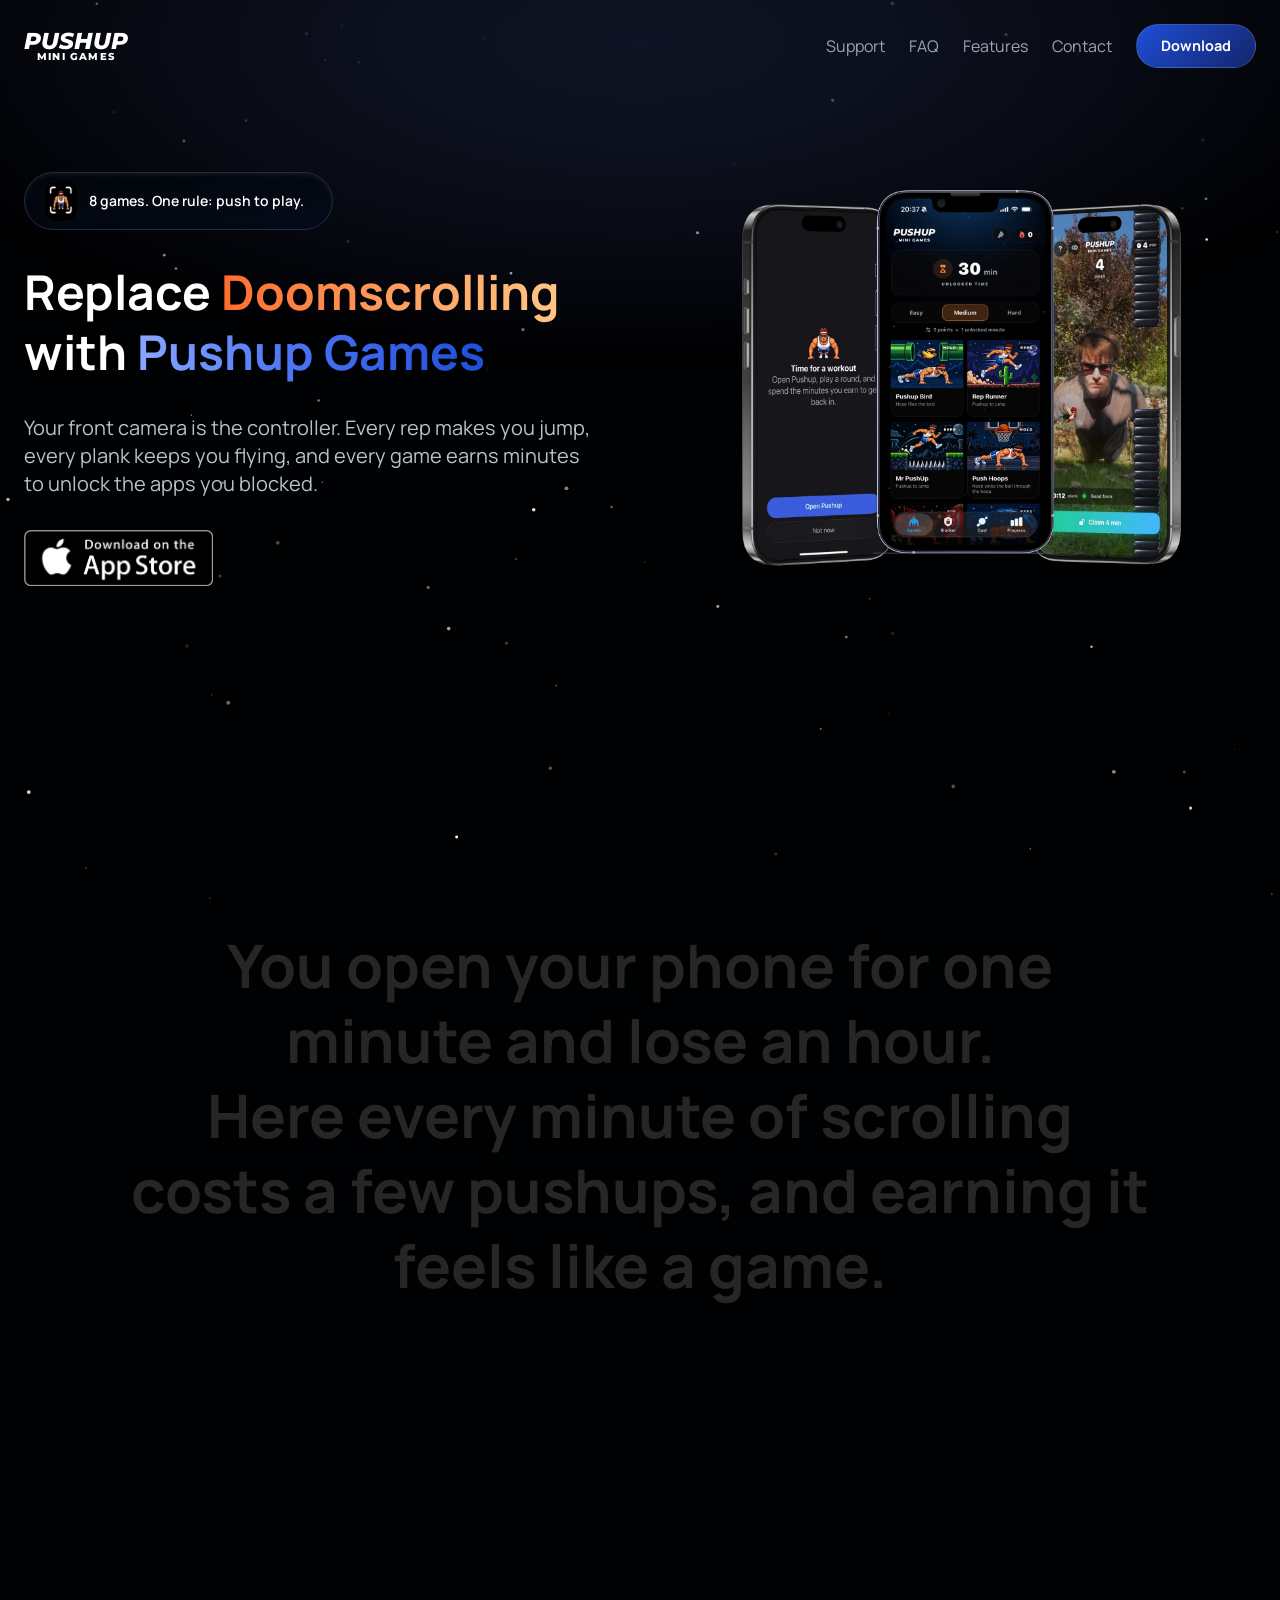
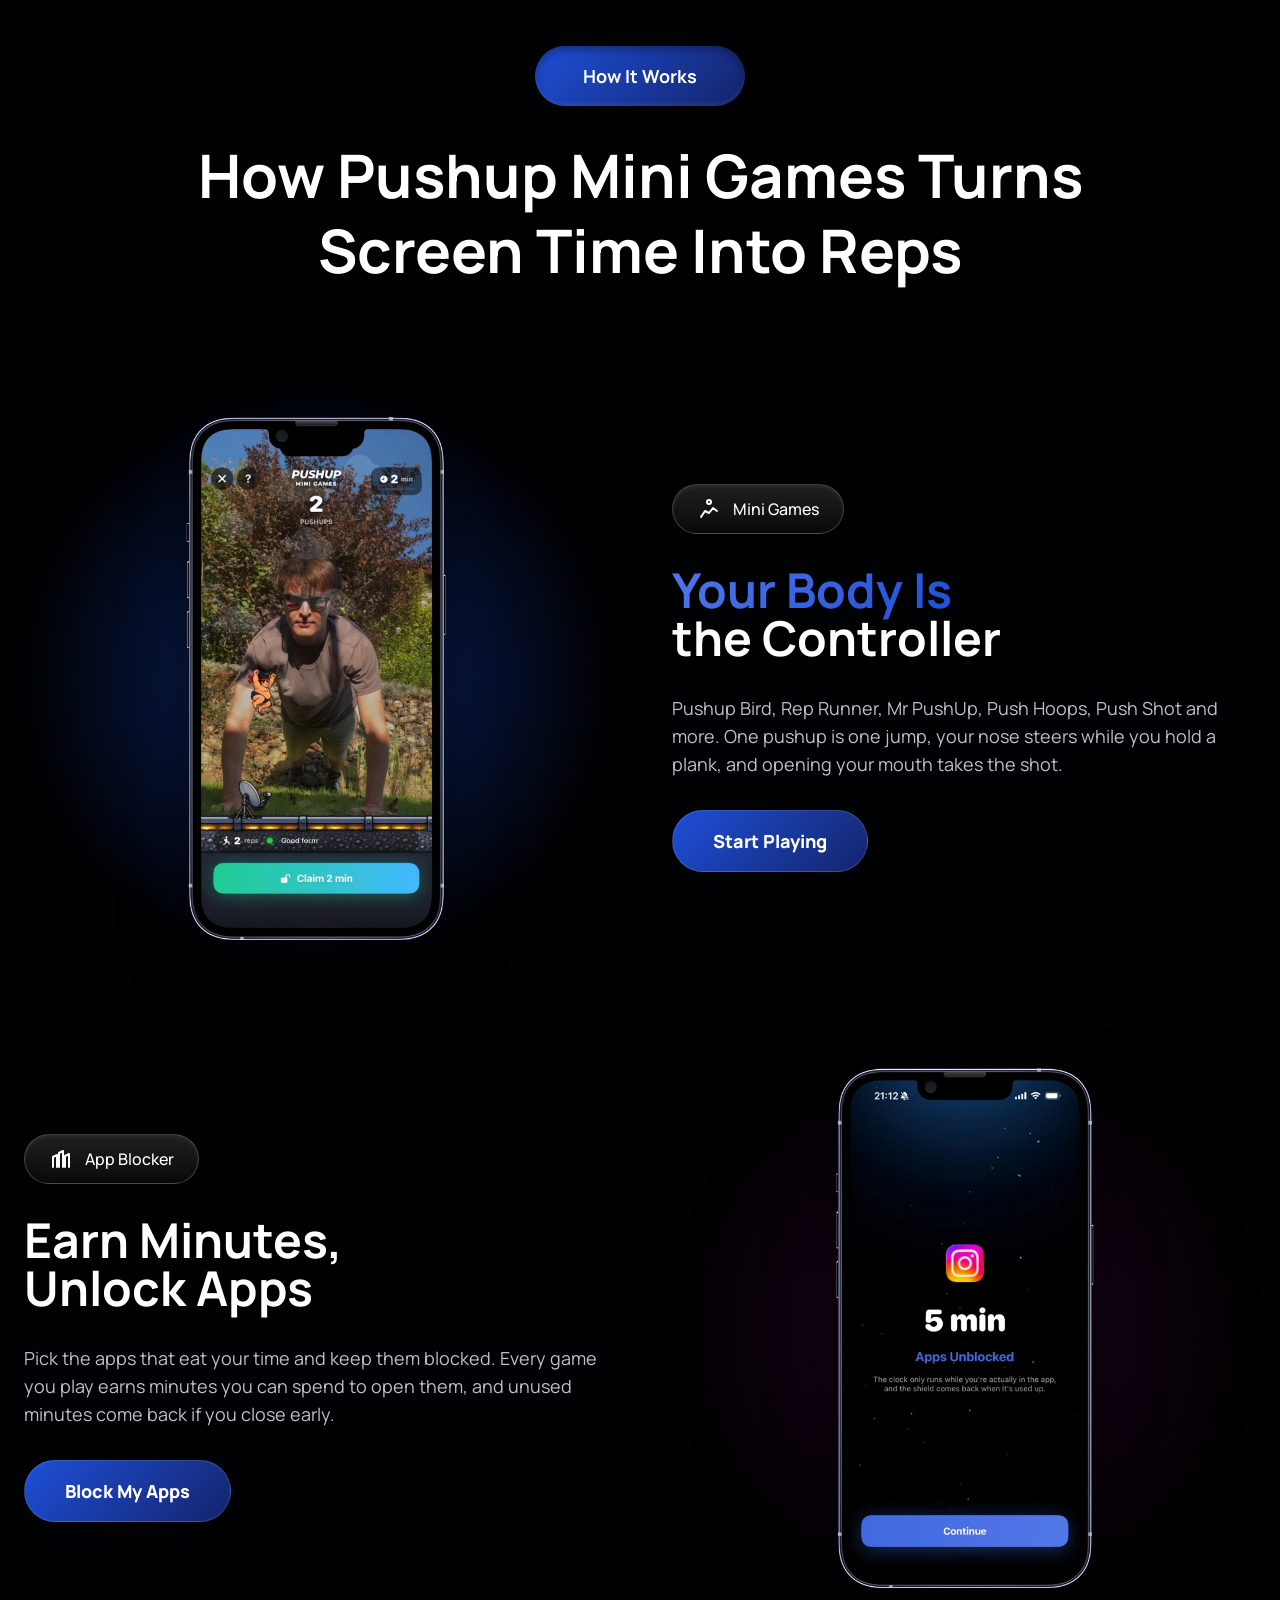
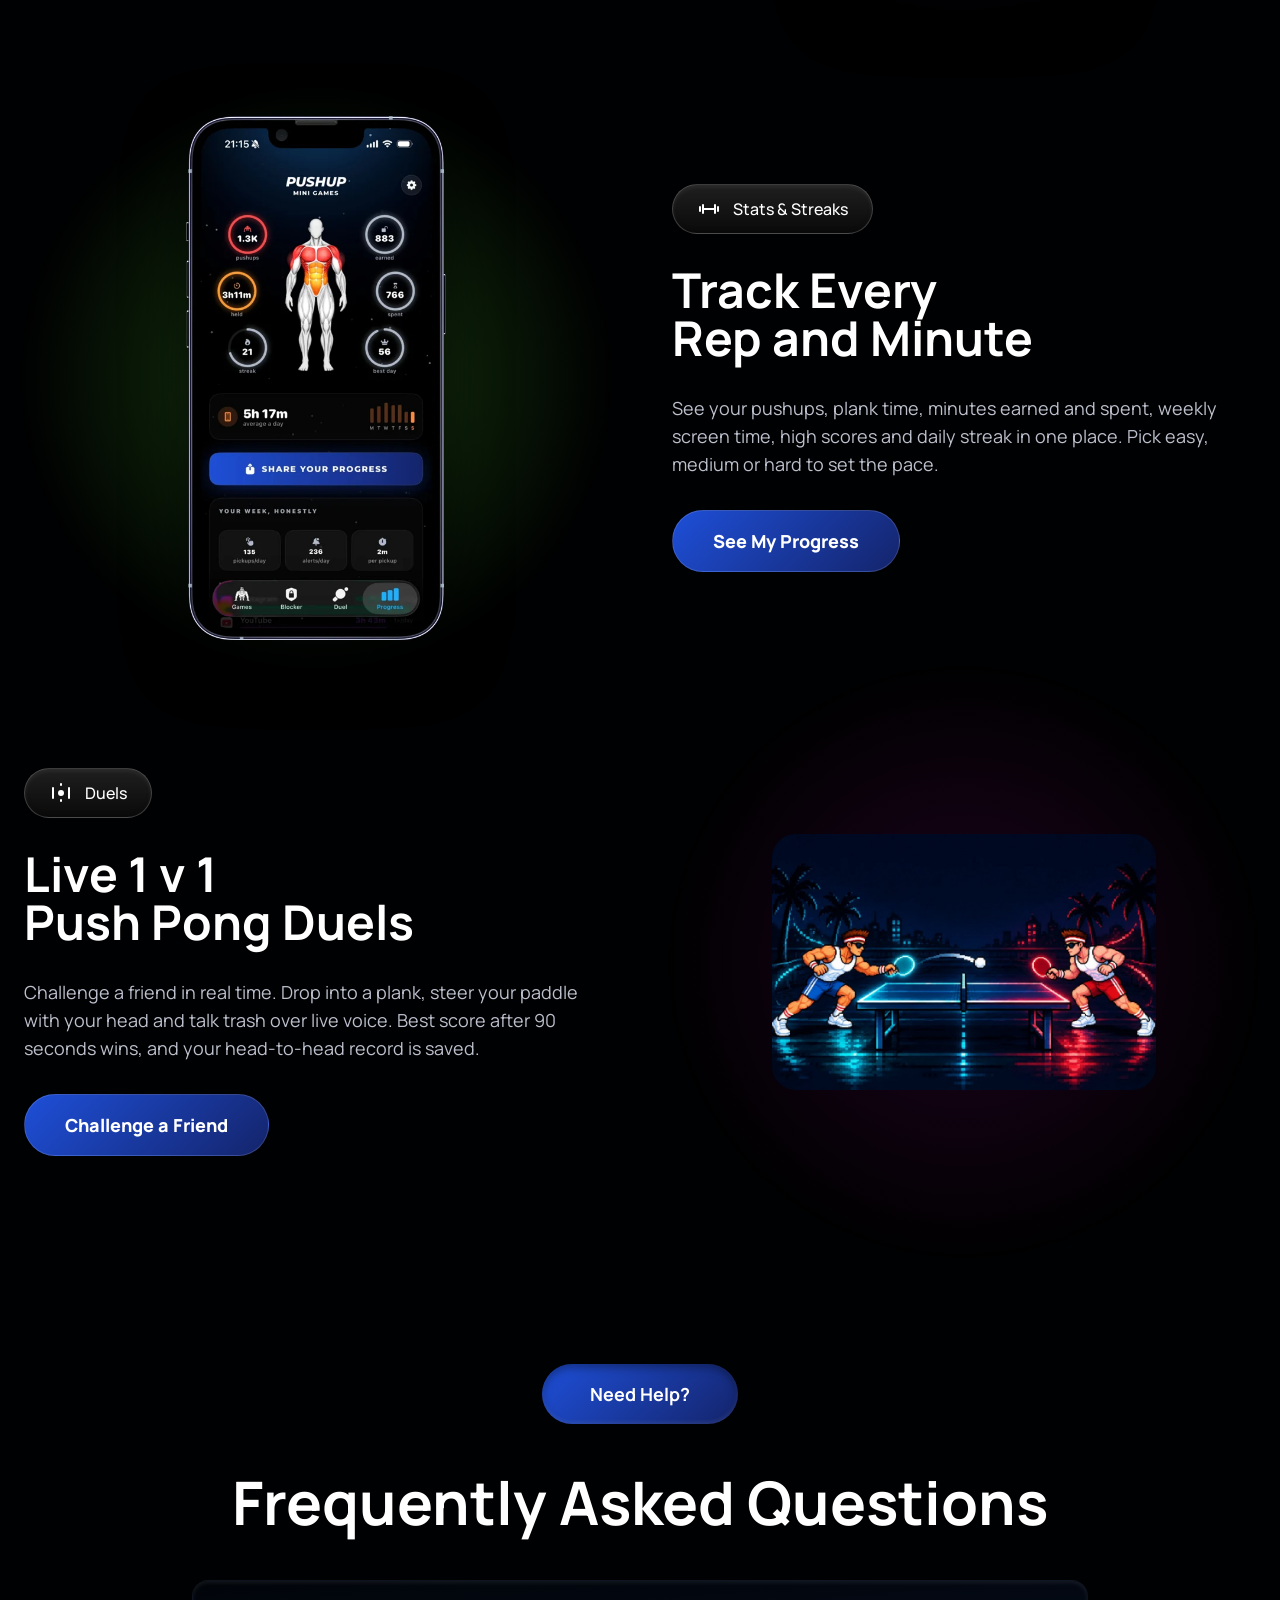
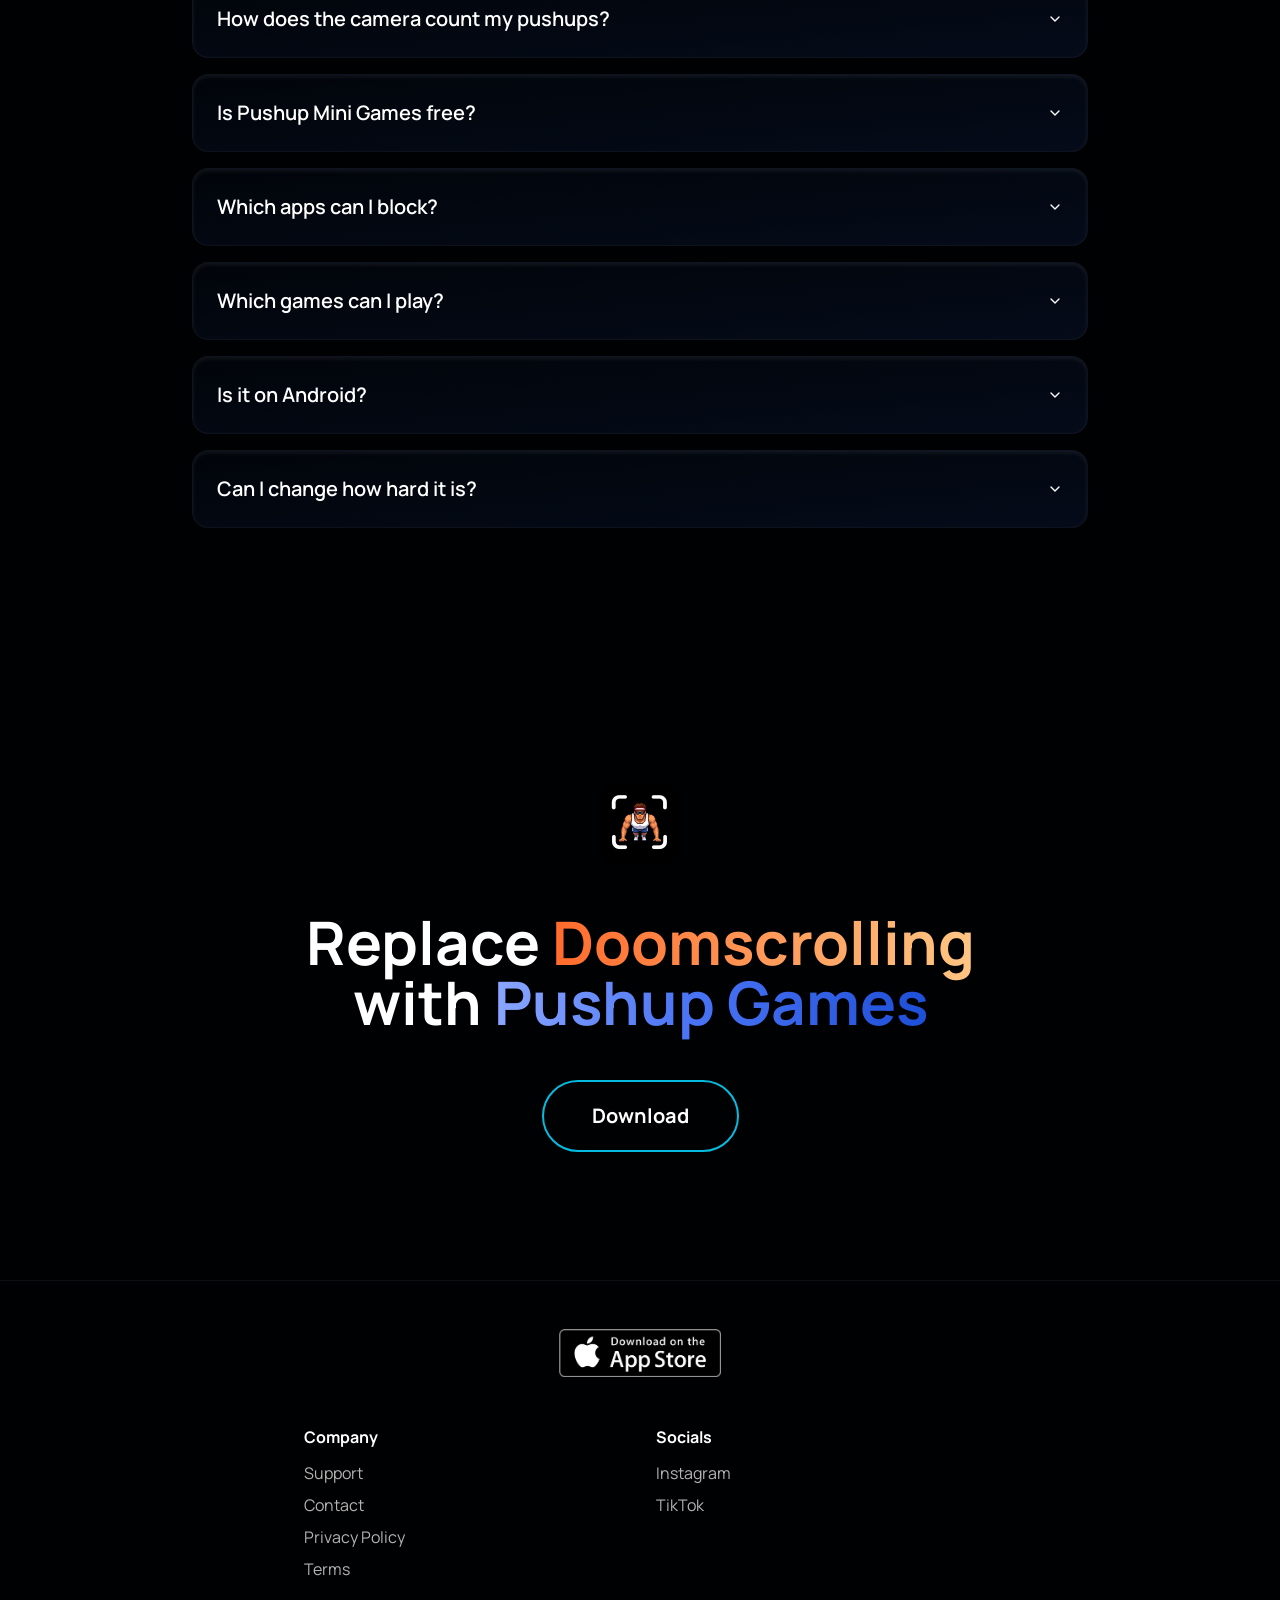
==== commit 3b86a2f8: "Add privacy policy page Co-Authored-By: Claude Opus 5.5 <noreply@anthropic.com>" ====
--- a/index.html
+++ b/index.html
@@ -44,7 +44,7 @@
   <link rel="stylesheet" href="css/brand.css"></head>
 
   <body>
-    <div id="root"><a href="#main-content" class="focus:bg-background focus:text-foreground focus:ring-ring sr-only focus:not-sr-only focus:absolute focus:top-4 focus:left-4 focus:z-50 focus:rounded-md focus:px-4 focus:py-2 focus:shadow-lg focus:ring-2 focus:outline-hidden">Skip to main content</a><div class="bg-background font-manrope relative min-h-screen overflow-x-hidden"><header class="site-nav" role="banner"><a href="/" class="pmg-logo" aria-label="Pushup Mini Games home"><span class="pmg-logo-top">PUSHUP</span><span class="pmg-logo-bottom">MINI GAMES</span></a><nav class="site-nav-links" aria-label="Main navigation"><a href="mailto:pushupminigames@gmail.com">Support</a><a href="/faq">FAQ</a><a href="/#features-section">Features</a><a href="mailto:pushupminigames@gmail.com">Contact</a><a href="/#download" class="site-nav-cta">Download</a></nav><button class="site-nav-toggle" type="button" aria-label="Menu" aria-expanded="false"><span></span><span></span><span></span></button><div class="site-nav-menu" hidden></div></header><main id="main-content"><section id="download" class="relative z-10 px-6 py-6 lg:py-20" aria-label="Hero section"><div class="animate-fade-in pointer-events-none absolute top-[-275px] left-1/2 h-[450px] w-[900px] -translate-x-1/2 lg:top-[-375px] lg:h-[650px] lg:w-[1600px]" style="background: radial-gradient(rgb(17, 22, 40) 0%, rgba(17, 22, 40, 0.8) 25%, rgba(17, 22, 40, 0.4) 50%, transparent 70%); opacity: 0.9;"></div><div class="relative z-10 mx-auto max-w-7xl"><div class="flex flex-col gap-12 lg:flex-row lg:items-center lg:gap-8"><div class="flex-1 space-y-8"><div class="inline-flex items-center gap-2 rounded-full border border-[#202D3C] bg-linear-to-br from-[#01050A] to-[#050B19] px-3 py-1.5 sm:gap-3 sm:px-5 sm:py-2" style="box-shadow: rgba(255, 255, 255, 0.08) 0px 2px 4px 0px inset, rgba(0, 0, 0, 0.15) 0px -2px 4px 0px inset;"><picture><img alt="" class="h-8 w-8 rounded-lg sm:h-10 sm:w-10" src="image/app_icon.png"></picture><span class="pr-1 text-xs font-semibold text-white sm:pr-2 sm:text-sm">8 games. One rule: push to play.</span></div><h1 class="text-3xl leading-tight font-bold sm:text-4xl lg:text-5xl"><span class="whitespace-nowrap"><span class="text-foreground">Replace </span><span class="bg-linear-to-r from-[#FF6B2C] to-[#FFC684] bg-clip-text text-transparent">Doomscrolling</span></span><br><span class="whitespace-nowrap"><span class="text-foreground">with </span><span class="bg-clip-text text-transparent" style="background-image: linear-gradient(90deg, #8AA6FF 0%, #4A74F5 45%, #1E4FD8 100%);">Pushup Games</span></span></h1><p class="max-w-xl text-lg text-[#BCBFCC] lg:text-xl">Your front camera is the controller. Every rep makes you jump, every plank keeps you flying, and every game earns minutes to unlock the apps you blocked.</p><div class="flex flex-nowrap gap-3 sm:gap-4"><a href="#download" target="_blank" rel="noopener noreferrer" class="shrink-0"><img alt="Download on the App Store" class="h-11 transition-opacity hover:opacity-80 sm:h-14" src="image/download_appstore.png"></a></div></div><div class="flex flex-1 justify-center lg:items-center lg:justify-center"><picture><img alt="Pushup Mini Games on iPhone: blocked app shield, games list and Pushup Bird" class="h-auto w-full" style="max-width:min(88vw,460px)" fetchpriority="high" src="image/hero_phones.webp"></picture></div></div></div></section><section class="relative flex min-h-screen items-center justify-center px-6"><h2 class="max-w-5xl text-center text-4xl leading-tight font-bold md:text-5xl lg:text-6xl"><span class="transition-colors duration-200 text-foreground/15">You </span><span class="transition-colors duration-200 text-foreground/15">open </span><span class="transition-colors duration-200 text-foreground/15">your </span><span class="transition-colors duration-200 text-foreground/15">phone </span><span class="transition-colors duration-200 text-foreground/15">for </span><span class="transition-colors duration-200 text-foreground/15">one </span><span class="transition-colors duration-200 text-foreground/15">minute </span><span class="transition-colors duration-200 text-foreground/15">and </span><span class="transition-colors duration-200 text-foreground/15">lose </span><span class="transition-colors duration-200 text-foreground/15">an </span><span class="transition-colors duration-200 text-foreground/15">hour. </span><br><span class="transition-colors duration-200 text-foreground/15">Here </span><span class="transition-colors duration-200 text-foreground/15">every </span><span class="transition-colors duration-200 text-foreground/15">minute </span><span class="transition-colors duration-200 text-foreground/15">of </span><span class="transition-colors duration-200 text-foreground/15">scrolling </span><span class="transition-colors duration-200 text-foreground/15">costs </span><span class="transition-colors duration-200 text-foreground/15">a </span><span class="transition-colors duration-200 text-foreground/15">few </span><span class="transition-colors duration-200 text-foreground/15">pushups, </span><span class="transition-colors duration-200 text-foreground/15">and </span><span class="transition-colors duration-200 text-foreground/15">earning </span><span class="transition-colors duration-200 text-foreground/15">it </span><span class="transition-colors duration-200 text-foreground/15">feels </span><span class="transition-colors duration-200 text-foreground/15">like </span><span class="transition-colors duration-200 text-foreground/15">a </span><span class="transition-colors duration-200 text-foreground/15">game. </span></h2></section><section id="features-section" class="relative z-10 space-y-32 overflow-visible py-20" aria-labelledby="features-heading"><div class="space-y-8 px-6 text-center"><div class="flex justify-center"><span class="inline-block rounded-full px-12 py-4 text-lg font-bold text-white" style="background: linear-gradient(135deg, #1E4FD8 0%, #14246B 100%); box-shadow: rgba(0, 0, 0, 0.35) 0px 4px 8px inset, rgba(255, 255, 255, 0.1) 0px -2px 4px inset;">How It Works</span></div><h2 class="text-foreground mx-auto max-w-5xl text-4xl leading-tight font-bold md:text-5xl lg:text-6xl">How Pushup Mini Games Turns Screen Time Into Reps</h2></div><div class="relative mx-auto flex max-w-7xl flex-col px-6 lg:flex-row lg:items-center lg:gap-16 "><div class="relative mb-8 flex flex-1 justify-center lg:mb-0"><div class="pointer-events-none absolute top-1/2 left-1/2 -z-10 h-[600px] w-[600px] -translate-x-1/2 -translate-y-1/2" style="background: radial-gradient(circle, rgba(30, 79, 216, 0.5) 0%, rgba(30, 79, 216, 0) 70%);"></div><picture><img alt="Mr PushUp: every pushup is a jump" class="relative z-10 h-auto w-[75%] min-[400px]:w-[80%] min-[500px]:w-[85%] sm:w-full sm:max-w-xs lg:max-w-sm" loading="lazy" src="image/shot_mr_pushup.webp" style="width:min(62vw,260px);max-width:260px;filter:drop-shadow(0 18px 30px rgba(0,0,0,.55))"></picture></div><div class="flex flex-1 flex-col items-center space-y-8 text-center lg:items-start lg:text-left"><div class="inline-flex items-center gap-3 rounded-full border border-white/20 px-6 py-3" style="background: linear-gradient(rgba(255, 255, 255, 0.12) 0%, rgba(255, 255, 255, 0.04) 100%); box-shadow: rgba(255, 255, 255, 0.08) 0px 2px 4px 0px inset, rgba(0, 0, 0, 0.15) 0px -2px 4px 0px inset;"><img alt="" class="h-6 w-6" src="image/icon_detection.svg"><span class="text-foreground font-medium">Mini Games</span></div><h3 class="max-w-2xl text-3xl font-bold md:text-4xl lg:text-5xl"><span class="bg-clip-text text-transparent" style="background-image: linear-gradient(135deg, #5277E8 0%, #1E4FD8 100%);">Your Body Is</span><br><span class="text-white">the Controller</span></h3><p class="max-w-xl text-lg" style="color: rgb(188, 191, 204);">Pushup Bird, Rep Runner, Mr PushUp, Push Hoops, Push Shot and more. One pushup is one jump, your nose steers while you hold a plank, and opening your mouth takes the shot.</p><a href="#download" class="inline-block rounded-full" style="background: linear-gradient(135deg, #1E4FD8 0%, #14246B 100%); border: 1px solid rgba(255, 255, 255, 0.14);"><div class="rounded-full px-10 py-4 text-lg font-extrabold text-white transition-opacity hover:opacity-80">Start Playing</div></a></div></div><div class="relative mx-auto flex max-w-7xl flex-col px-6 lg:flex-row lg:items-center lg:gap-16 lg:flex-row-reverse"><div class="relative mb-8 flex flex-1 justify-center lg:mb-0"><div class="pointer-events-none absolute top-1/2 left-1/2 -z-10 h-[600px] w-[600px] -translate-x-1/2 -translate-y-1/2" style="background: radial-gradient(circle, rgba(61, 7, 60, 0.5) 0%, rgba(61, 7, 60, 0) 70%);"></div><picture><img alt="Apps unblocked for 5 minutes" class="relative z-10 h-auto w-[75%] min-[400px]:w-[80%] min-[500px]:w-[85%] sm:w-full sm:max-w-xs lg:max-w-sm" loading="lazy" src="image/shot_unblocked.webp" style="width:min(62vw,260px);max-width:260px;filter:drop-shadow(0 18px 30px rgba(0,0,0,.55))"></picture></div><div class="flex flex-1 flex-col items-center space-y-8 text-center lg:items-start lg:text-left"><div class="inline-flex items-center gap-3 rounded-full border border-white/20 px-6 py-3" style="background: linear-gradient(rgba(255, 255, 255, 0.12) 0%, rgba(255, 255, 255, 0.04) 100%); box-shadow: rgba(255, 255, 255, 0.08) 0px 2px 4px 0px inset, rgba(0, 0, 0, 0.15) 0px -2px 4px 0px inset;"><img alt="" class="h-6 w-6" src="image/icon_journey.svg"><span class="text-foreground font-medium">App Blocker</span></div><h3 class="max-w-2xl text-3xl font-bold md:text-4xl lg:text-5xl"><span class="text-white">Earn Minutes,</span><br><span class="text-white">Unlock Apps</span></h3><p class="max-w-xl text-lg" style="color: rgb(188, 191, 204);">Pick the apps that eat your time and keep them blocked. Every game you play earns minutes you can spend to open them, and unused minutes come back if you close early.</p><a href="#download" class="inline-block rounded-full" style="background: linear-gradient(135deg, #1E4FD8 0%, #14246B 100%); border: 1px solid rgba(255, 255, 255, 0.14);"><div class="rounded-full px-10 py-4 text-lg font-extrabold text-white transition-opacity hover:opacity-80">Block My Apps</div></a></div></div><div class="relative mx-auto flex max-w-7xl flex-col px-6 lg:flex-row lg:items-center lg:gap-16 "><div class="relative mb-8 flex flex-1 justify-center lg:mb-0"><div class="pointer-events-none absolute top-1/2 left-1/2 -z-10 h-[600px] w-[600px] -translate-x-1/2 -translate-y-1/2" style="background: radial-gradient(circle, rgba(49, 125, 31, 0.5) 0%, rgba(49, 125, 31, 0) 70%);"></div><picture><img alt="Progress tab with pushups, plank time, minutes and streak" class="relative z-10 h-auto w-[75%] min-[400px]:w-[80%] min-[500px]:w-[85%] sm:w-full sm:max-w-xs lg:max-w-sm" loading="lazy" src="image/shot_progress.webp" style="width:min(62vw,260px);max-width:260px;filter:drop-shadow(0 18px 30px rgba(0,0,0,.55))"></picture></div><div class="flex flex-1 flex-col items-center space-y-8 text-center lg:items-start lg:text-left"><div class="inline-flex items-center gap-3 rounded-full border border-white/20 px-6 py-3" style="background: linear-gradient(rgba(255, 255, 255, 0.12) 0%, rgba(255, 255, 255, 0.04) 100%); box-shadow: rgba(255, 255, 255, 0.08) 0px 2px 4px 0px inset, rgba(0, 0, 0, 0.15) 0px -2px 4px 0px inset;"><img alt="" class="h-6 w-6" src="image/icon_workouts.svg"><span class="text-foreground font-medium">Stats &amp; Streaks</span></div><h3 class="max-w-2xl text-3xl font-bold md:text-4xl lg:text-5xl"><span class="text-white">Track Every</span><br><span class="text-white">Rep and Minute</span></h3><p class="max-w-xl text-lg" style="color: rgb(188, 191, 204);">See your pushups, plank time, minutes earned and spent, weekly screen time, high scores and daily streak in one place. Pick easy, medium or hard to set the pace.</p><a href="#download" class="inline-block rounded-full" style="background: linear-gradient(135deg, #1E4FD8 0%, #14246B 100%); border: 1px solid rgba(255, 255, 255, 0.14);"><div class="rounded-full px-10 py-4 text-lg font-extrabold text-white transition-opacity hover:opacity-80">See My Progress</div></a></div></div><div class="relative mx-auto flex max-w-7xl flex-col px-6 lg:flex-row lg:items-center lg:gap-16 lg:flex-row-reverse"><div class="relative mb-8 flex flex-1 justify-center lg:mb-0"><div class="pointer-events-none absolute top-1/2 left-1/2 -z-10 h-[600px] w-[600px] -translate-x-1/2 -translate-y-1/2" style="background: radial-gradient(circle, rgba(61, 7, 60, 0.5) 0%, rgba(61, 7, 60, 0) 70%);"></div><picture class="flex w-full justify-center"><img alt="Push Pong duel" class="relative z-10 h-auto w-[75%] min-[400px]:w-[80%] min-[500px]:w-[85%] sm:w-full sm:max-w-xs lg:max-w-sm" loading="lazy" src="image/game_duel.jpg" style="border-radius:24px"></picture></div><div class="flex flex-1 flex-col items-center space-y-8 text-center lg:items-start lg:text-left"><div class="inline-flex items-center gap-3 rounded-full border border-white/20 px-6 py-3" style="background: linear-gradient(rgba(255, 255, 255, 0.12) 0%, rgba(255, 255, 255, 0.04) 100%); box-shadow: rgba(255, 255, 255, 0.08) 0px 2px 4px 0px inset, rgba(0, 0, 0, 0.15) 0px -2px 4px 0px inset;"><img alt="" class="h-6 w-6" src="image/icon_duel.svg"><span class="text-foreground font-medium">Duels</span></div><h3 class="max-w-2xl text-3xl font-bold md:text-4xl lg:text-5xl"><span class="text-white">Live 1 v 1</span><br><span class="text-white">Push Pong Duels</span></h3><p class="max-w-xl text-lg" style="color: rgb(188, 191, 204);">Challenge a friend in real time. Drop into a plank, steer your paddle with your head and talk trash over live voice. Best score after 90 seconds wins, and your head-to-head record is saved.</p><a href="#download" class="inline-block rounded-full" style="background: linear-gradient(135deg, #1E4FD8 0%, #14246B 100%); border: 1px solid rgba(255, 255, 255, 0.14);"><div class="rounded-full px-10 py-4 text-lg font-extrabold text-white transition-opacity hover:opacity-80">Challenge a Friend</div></a></div></div></section><section class="relative z-10 px-6 py-32" aria-labelledby="faq-heading"><div class="mx-auto max-w-4xl space-y-12"><div class="flex justify-center"><span class="inline-block rounded-full px-12 py-4 text-lg font-bold text-white" style="background: linear-gradient(135deg, #1E4FD8 0%, #14246B 100%); box-shadow: rgba(0, 0, 0, 0.35) 0px 4px 8px inset, rgba(255, 255, 255, 0.1) 0px -2px 4px inset;">Need Help?</span></div><h2 id="faq-heading" class="text-foreground text-center text-4xl font-bold md:text-5xl lg:text-6xl">Frequently Asked Questions</h2><div class="w-full space-y-4" data-orientation="vertical"><div data-state="closed" data-orientation="vertical" class="border-border/30 rounded-2xl border bg-linear-to-br from-[#01050A] to-[#050B19] px-6 py-2" style="box-shadow: rgba(255, 255, 255, 0.08) 0px 2px 4px 0px inset;"><h3 data-orientation="vertical" data-state="closed" class="flex"><button type="button" aria-expanded="false" data-state="closed" data-orientation="vertical" id="radix-_r_3_" class="flex flex-1 items-center justify-between py-4 transition-all [&amp;[data-state=open]&gt;svg]:rotate-180 text-foreground text-left text-lg font-semibold hover:no-underline md:text-xl" data-radix-collection-item="">How does the camera count my pushups?<svg xmlns="http://www.w3.org/2000/svg" width="24" height="24" viewBox="0 0 24 24" fill="none" stroke="currentColor" stroke-width="2" stroke-linecap="round" stroke-linejoin="round" class="lucide lucide-chevron-down h-4 w-4 shrink-0 transition-transform duration-200" aria-hidden="true"><path d="m6 9 6 6 6-6"></path></svg></button></h3><div data-state="closed" id="radix-_r_4_" hidden="" role="region" aria-labelledby="radix-_r_3_" data-orientation="vertical" class="data-[state=closed]:animate-accordion-up data-[state=open]:animate-accordion-down overflow-hidden text-sm transition-all" style="--radix-accordion-content-height: var(--radix-collapsible-content-height); --radix-accordion-content-width: var(--radix-collapsible-content-width);"></div></div><div data-state="closed" data-orientation="vertical" class="border-border/30 rounded-2xl border bg-linear-to-br from-[#01050A] to-[#050B19] px-6 py-2" style="box-shadow: rgba(255, 255, 255, 0.08) 0px 2px 4px 0px inset;"><h3 data-orientation="vertical" data-state="closed" class="flex"><button type="button" aria-expanded="false" data-state="closed" data-orientation="vertical" id="radix-_r_5_" class="flex flex-1 items-center justify-between py-4 transition-all [&amp;[data-state=open]&gt;svg]:rotate-180 text-foreground text-left text-lg font-semibold hover:no-underline md:text-xl" data-radix-collection-item="">Is Pushup Mini Games free?<svg xmlns="http://www.w3.org/2000/svg" width="24" height="24" viewBox="0 0 24 24" fill="none" stroke="currentColor" stroke-width="2" stroke-linecap="round" stroke-linejoin="round" class="lucide lucide-chevron-down h-4 w-4 shrink-0 transition-transform duration-200" aria-hidden="true"><path d="m6 9 6 6 6-6"></path></svg></button></h3><div data-state="closed" id="radix-_r_6_" hidden="" role="region" aria-labelledby="radix-_r_5_" data-orientation="vertical" class="data-[state=closed]:animate-accordion-up data-[state=open]:animate-accordion-down overflow-hidden text-sm transition-all" style="--radix-accordion-content-height: var(--radix-collapsible-content-height); --radix-accordion-content-width: var(--radix-collapsible-content-width);"></div></div><div data-state="closed" data-orientation="vertical" class="border-border/30 rounded-2xl border bg-linear-to-br from-[#01050A] to-[#050B19] px-6 py-2" style="box-shadow: rgba(255, 255, 255, 0.08) 0px 2px 4px 0px inset;"><h3 data-orientation="vertical" data-state="closed" class="flex"><button type="button" aria-expanded="false" data-state="closed" data-orientation="vertical" id="radix-_r_7_" class="flex flex-1 items-center justify-between py-4 transition-all [&amp;[data-state=open]&gt;svg]:rotate-180 text-foreground text-left text-lg font-semibold hover:no-underline md:text-xl" data-radix-collection-item="">Which apps can I block?<svg xmlns="http://www.w3.org/2000/svg" width="24" height="24" viewBox="0 0 24 24" fill="none" stroke="currentColor" stroke-width="2" stroke-linecap="round" stroke-linejoin="round" class="lucide lucide-chevron-down h-4 w-4 shrink-0 transition-transform duration-200" aria-hidden="true"><path d="m6 9 6 6 6-6"></path></svg></button></h3><div data-state="closed" id="radix-_r_8_" hidden="" role="region" aria-labelledby="radix-_r_7_" data-orientation="vertical" class="data-[state=closed]:animate-accordion-up data-[state=open]:animate-accordion-down overflow-hidden text-sm transition-all" style="--radix-accordion-content-height: var(--radix-collapsible-content-height); --radix-accordion-content-width: var(--radix-collapsible-content-width);"></div></div><div data-state="closed" data-orientation="vertical" class="border-border/30 rounded-2xl border bg-linear-to-br from-[#01050A] to-[#050B19] px-6 py-2" style="box-shadow: rgba(255, 255, 255, 0.08) 0px 2px 4px 0px inset;"><h3 data-orientation="vertical" data-state="closed" class="flex"><button type="button" aria-expanded="false" data-state="closed" data-orientation="vertical" id="radix-_r_9_" class="flex flex-1 items-center justify-between py-4 transition-all [&amp;[data-state=open]&gt;svg]:rotate-180 text-foreground text-left text-lg font-semibold hover:no-underline md:text-xl" data-radix-collection-item="">Which games can I play?<svg xmlns="http://www.w3.org/2000/svg" width="24" height="24" viewBox="0 0 24 24" fill="none" stroke="currentColor" stroke-width="2" stroke-linecap="round" stroke-linejoin="round" class="lucide lucide-chevron-down h-4 w-4 shrink-0 transition-transform duration-200" aria-hidden="true"><path d="m6 9 6 6 6-6"></path></svg></button></h3><div data-state="closed" id="radix-_r_a_" hidden="" role="region" aria-labelledby="radix-_r_9_" data-orientation="vertical" class="data-[state=closed]:animate-accordion-up data-[state=open]:animate-accordion-down overflow-hidden text-sm transition-all" style="--radix-accordion-content-height: var(--radix-collapsible-content-height); --radix-accordion-content-width: var(--radix-collapsible-content-width);"></div></div><div data-state="closed" data-orientation="vertical" class="border-border/30 rounded-2xl border bg-linear-to-br from-[#01050A] to-[#050B19] px-6 py-2" style="box-shadow: rgba(255, 255, 255, 0.08) 0px 2px 4px 0px inset;"><h3 data-orientation="vertical" data-state="closed" class="flex"><button type="button" aria-expanded="false" data-state="closed" data-orientation="vertical" id="radix-_r_b_" class="flex flex-1 items-center justify-between py-4 transition-all [&amp;[data-state=open]&gt;svg]:rotate-180 text-foreground text-left text-lg font-semibold hover:no-underline md:text-xl" data-radix-collection-item="">Is it on Android?<svg xmlns="http://www.w3.org/2000/svg" width="24" height="24" viewBox="0 0 24 24" fill="none" stroke="currentColor" stroke-width="2" stroke-linecap="round" stroke-linejoin="round" class="lucide lucide-chevron-down h-4 w-4 shrink-0 transition-transform duration-200" aria-hidden="true"><path d="m6 9 6 6 6-6"></path></svg></button></h3><div data-state="closed" id="radix-_r_c_" hidden="" role="region" aria-labelledby="radix-_r_b_" data-orientation="vertical" class="data-[state=closed]:animate-accordion-up data-[state=open]:animate-accordion-down overflow-hidden text-sm transition-all" style="--radix-accordion-content-height: var(--radix-collapsible-content-height); --radix-accordion-content-width: var(--radix-collapsible-content-width);"></div></div><div data-state="closed" data-orientation="vertical" class="border-border/30 rounded-2xl border bg-linear-to-br from-[#01050A] to-[#050B19] px-6 py-2" style="box-shadow: rgba(255, 255, 255, 0.08) 0px 2px 4px 0px inset;"><h3 data-orientation="vertical" data-state="closed" class="flex"><button type="button" aria-expanded="false" data-state="closed" data-orientation="vertical" id="radix-_r_d_" class="flex flex-1 items-center justify-between py-4 transition-all [&amp;[data-state=open]&gt;svg]:rotate-180 text-foreground text-left text-lg font-semibold hover:no-underline md:text-xl" data-radix-collection-item="">Can I change how hard it is?<svg xmlns="http://www.w3.org/2000/svg" width="24" height="24" viewBox="0 0 24 24" fill="none" stroke="currentColor" stroke-width="2" stroke-linecap="round" stroke-linejoin="round" class="lucide lucide-chevron-down h-4 w-4 shrink-0 transition-transform duration-200" aria-hidden="true"><path d="m6 9 6 6 6-6"></path></svg></button></h3><div data-state="closed" id="radix-_r_e_" hidden="" role="region" aria-labelledby="radix-_r_d_" data-orientation="vertical" class="data-[state=closed]:animate-accordion-up data-[state=open]:animate-accordion-down overflow-hidden text-sm transition-all" style="--radix-accordion-content-height: var(--radix-collapsible-content-height); --radix-accordion-content-width: var(--radix-collapsible-content-width);"></div></div></div></div></section><section class="relative z-10 px-6 py-32" aria-label="Call to action"><div class="mx-auto max-w-4xl space-y-12 text-center"><div class="flex justify-center"><picture><img width="320" height="319" alt="Pushup Mini Games" class="h-20 w-20 rounded-2xl" loading="lazy" src="image/app_icon.png"></picture></div><h2 class="text-foreground text-4xl font-bold md:text-5xl lg:text-6xl">Replace <span class="bg-clip-text text-transparent" style="background-image: linear-gradient(90deg, #FF6B2C, #FFC684);">Doomscrolling</span><br>with <span class="bg-clip-text text-transparent" style="background-image: linear-gradient(90deg, #8AA6FF 0%, #4A74F5 45%, #1E4FD8 100%);">Pushup Games</span></h2><a href="#download" target="_blank" rel="noopener noreferrer" class="border-primary text-foreground hover:bg-primary/10 inline-block rounded-full border-2 px-12 py-5 text-xl font-bold transition-colors">Download</a></div></section></main><footer class="border-border/30 relative z-10 border-t px-6 py-12" role="contentinfo"><div class="mx-auto max-w-7xl space-y-12"><div class="flex flex-wrap justify-center gap-4"><a href="#download" target="_blank" rel="noopener noreferrer"><img alt="Download on the App Store" class="h-12 transition-opacity hover:opacity-80" loading="lazy" src="image/download_appstore.png"></a></div><div class="mx-auto grid max-w-2xl grid-cols-1 gap-8 text-center md:grid-cols-2 md:text-left"><div><h3 class="text-foreground mb-3 font-bold">Company</h3><div class="flex flex-col gap-2"><a href="mailto:pushupminigames@gmail.com" class="text-muted-foreground hover:text-foreground transition-colors">Support</a><a href="mailto:pushupminigames@gmail.com" class="text-muted-foreground hover:text-foreground transition-colors">Contact</a><a class="text-muted-foreground hover:text-foreground transition-colors" href="#" data-discover="true">Privacy Policy</a><a class="text-muted-foreground hover:text-foreground transition-colors" href="#" data-discover="true">Terms</a></div></div><div><h3 class="text-foreground mb-3 font-bold">Socials</h3><div class="flex flex-col gap-2"><a href="#" target="_blank" rel="noopener noreferrer" class="text-muted-foreground hover:text-foreground transition-colors">Instagram</a><a href="#" target="_blank" rel="noopener noreferrer" class="text-muted-foreground hover:text-foreground transition-colors">TikTok</a></div></div></div></div></footer></div></div>
+    <div id="root"><a href="#main-content" class="focus:bg-background focus:text-foreground focus:ring-ring sr-only focus:not-sr-only focus:absolute focus:top-4 focus:left-4 focus:z-50 focus:rounded-md focus:px-4 focus:py-2 focus:shadow-lg focus:ring-2 focus:outline-hidden">Skip to main content</a><div class="bg-background font-manrope relative min-h-screen overflow-x-hidden"><header class="site-nav" role="banner"><a href="/" class="pmg-logo" aria-label="Pushup Mini Games home"><span class="pmg-logo-top">PUSHUP</span><span class="pmg-logo-bottom">MINI GAMES</span></a><nav class="site-nav-links" aria-label="Main navigation"><a href="mailto:pushupminigames@gmail.com">Support</a><a href="/faq">FAQ</a><a href="/#features-section">Features</a><a href="mailto:pushupminigames@gmail.com">Contact</a><a href="/#download" class="site-nav-cta">Download</a></nav><button class="site-nav-toggle" type="button" aria-label="Menu" aria-expanded="false"><span></span><span></span><span></span></button><div class="site-nav-menu" hidden></div></header><main id="main-content"><section id="download" class="relative z-10 px-6 py-6 lg:py-20" aria-label="Hero section"><div class="animate-fade-in pointer-events-none absolute top-[-275px] left-1/2 h-[450px] w-[900px] -translate-x-1/2 lg:top-[-375px] lg:h-[650px] lg:w-[1600px]" style="background: radial-gradient(rgb(17, 22, 40) 0%, rgba(17, 22, 40, 0.8) 25%, rgba(17, 22, 40, 0.4) 50%, transparent 70%); opacity: 0.9;"></div><div class="relative z-10 mx-auto max-w-7xl"><div class="flex flex-col gap-12 lg:flex-row lg:items-center lg:gap-8"><div class="flex-1 space-y-8"><div class="inline-flex items-center gap-2 rounded-full border border-[#202D3C] bg-linear-to-br from-[#01050A] to-[#050B19] px-3 py-1.5 sm:gap-3 sm:px-5 sm:py-2" style="box-shadow: rgba(255, 255, 255, 0.08) 0px 2px 4px 0px inset, rgba(0, 0, 0, 0.15) 0px -2px 4px 0px inset;"><picture><img alt="" class="h-8 w-8 rounded-lg sm:h-10 sm:w-10" src="image/app_icon.png"></picture><span class="pr-1 text-xs font-semibold text-white sm:pr-2 sm:text-sm">8 games. One rule: push to play.</span></div><h1 class="text-3xl leading-tight font-bold sm:text-4xl lg:text-5xl"><span class="whitespace-nowrap"><span class="text-foreground">Replace </span><span class="bg-linear-to-r from-[#FF6B2C] to-[#FFC684] bg-clip-text text-transparent">Doomscrolling</span></span><br><span class="whitespace-nowrap"><span class="text-foreground">with </span><span class="bg-clip-text text-transparent" style="background-image: linear-gradient(90deg, #8AA6FF 0%, #4A74F5 45%, #1E4FD8 100%);">Pushup Games</span></span></h1><p class="max-w-xl text-lg text-[#BCBFCC] lg:text-xl">Your front camera is the controller. Every rep makes you jump, every plank keeps you flying, and every game earns minutes to unlock the apps you blocked.</p><div class="flex flex-nowrap gap-3 sm:gap-4"><a href="#download" target="_blank" rel="noopener noreferrer" class="shrink-0"><img alt="Download on the App Store" class="h-11 transition-opacity hover:opacity-80 sm:h-14" src="image/download_appstore.png"></a></div></div><div class="flex flex-1 justify-center lg:items-center lg:justify-center"><picture><img alt="Pushup Mini Games on iPhone: blocked app shield, games list and Pushup Bird" class="h-auto w-full" style="max-width:min(88vw,460px)" fetchpriority="high" src="image/hero_phones.webp"></picture></div></div></div></section><section class="relative flex min-h-screen items-center justify-center px-6"><h2 class="max-w-5xl text-center text-4xl leading-tight font-bold md:text-5xl lg:text-6xl"><span class="transition-colors duration-200 text-foreground/15">You </span><span class="transition-colors duration-200 text-foreground/15">open </span><span class="transition-colors duration-200 text-foreground/15">your </span><span class="transition-colors duration-200 text-foreground/15">phone </span><span class="transition-colors duration-200 text-foreground/15">for </span><span class="transition-colors duration-200 text-foreground/15">one </span><span class="transition-colors duration-200 text-foreground/15">minute </span><span class="transition-colors duration-200 text-foreground/15">and </span><span class="transition-colors duration-200 text-foreground/15">lose </span><span class="transition-colors duration-200 text-foreground/15">an </span><span class="transition-colors duration-200 text-foreground/15">hour. </span><br><span class="transition-colors duration-200 text-foreground/15">Here </span><span class="transition-colors duration-200 text-foreground/15">every </span><span class="transition-colors duration-200 text-foreground/15">minute </span><span class="transition-colors duration-200 text-foreground/15">of </span><span class="transition-colors duration-200 text-foreground/15">scrolling </span><span class="transition-colors duration-200 text-foreground/15">costs </span><span class="transition-colors duration-200 text-foreground/15">a </span><span class="transition-colors duration-200 text-foreground/15">few </span><span class="transition-colors duration-200 text-foreground/15">pushups, </span><span class="transition-colors duration-200 text-foreground/15">and </span><span class="transition-colors duration-200 text-foreground/15">earning </span><span class="transition-colors duration-200 text-foreground/15">it </span><span class="transition-colors duration-200 text-foreground/15">feels </span><span class="transition-colors duration-200 text-foreground/15">like </span><span class="transition-colors duration-200 text-foreground/15">a </span><span class="transition-colors duration-200 text-foreground/15">game. </span></h2></section><section id="features-section" class="relative z-10 space-y-32 overflow-visible py-20" aria-labelledby="features-heading"><div class="space-y-8 px-6 text-center"><div class="flex justify-center"><span class="inline-block rounded-full px-12 py-4 text-lg font-bold text-white" style="background: linear-gradient(135deg, #1E4FD8 0%, #14246B 100%); box-shadow: rgba(0, 0, 0, 0.35) 0px 4px 8px inset, rgba(255, 255, 255, 0.1) 0px -2px 4px inset;">How It Works</span></div><h2 class="text-foreground mx-auto max-w-5xl text-4xl leading-tight font-bold md:text-5xl lg:text-6xl">How Pushup Mini Games Turns Screen Time Into Reps</h2></div><div class="relative mx-auto flex max-w-7xl flex-col px-6 lg:flex-row lg:items-center lg:gap-16 "><div class="relative mb-8 flex flex-1 justify-center lg:mb-0"><div class="pointer-events-none absolute top-1/2 left-1/2 -z-10 h-[600px] w-[600px] -translate-x-1/2 -translate-y-1/2" style="background: radial-gradient(circle, rgba(30, 79, 216, 0.5) 0%, rgba(30, 79, 216, 0) 70%);"></div><picture><img alt="Mr PushUp: every pushup is a jump" class="relative z-10 h-auto w-[75%] min-[400px]:w-[80%] min-[500px]:w-[85%] sm:w-full sm:max-w-xs lg:max-w-sm" loading="lazy" src="image/shot_mr_pushup.webp" style="width:min(62vw,260px);max-width:260px;filter:drop-shadow(0 18px 30px rgba(0,0,0,.55))"></picture></div><div class="flex flex-1 flex-col items-center space-y-8 text-center lg:items-start lg:text-left"><div class="inline-flex items-center gap-3 rounded-full border border-white/20 px-6 py-3" style="background: linear-gradient(rgba(255, 255, 255, 0.12) 0%, rgba(255, 255, 255, 0.04) 100%); box-shadow: rgba(255, 255, 255, 0.08) 0px 2px 4px 0px inset, rgba(0, 0, 0, 0.15) 0px -2px 4px 0px inset;"><img alt="" class="h-6 w-6" src="image/icon_detection.svg"><span class="text-foreground font-medium">Mini Games</span></div><h3 class="max-w-2xl text-3xl font-bold md:text-4xl lg:text-5xl"><span class="bg-clip-text text-transparent" style="background-image: linear-gradient(135deg, #5277E8 0%, #1E4FD8 100%);">Your Body Is</span><br><span class="text-white">the Controller</span></h3><p class="max-w-xl text-lg" style="color: rgb(188, 191, 204);">Pushup Bird, Rep Runner, Mr PushUp, Push Hoops, Push Shot and more. One pushup is one jump, your nose steers while you hold a plank, and opening your mouth takes the shot.</p><a href="#download" class="inline-block rounded-full" style="background: linear-gradient(135deg, #1E4FD8 0%, #14246B 100%); border: 1px solid rgba(255, 255, 255, 0.14);"><div class="rounded-full px-10 py-4 text-lg font-extrabold text-white transition-opacity hover:opacity-80">Start Playing</div></a></div></div><div class="relative mx-auto flex max-w-7xl flex-col px-6 lg:flex-row lg:items-center lg:gap-16 lg:flex-row-reverse"><div class="relative mb-8 flex flex-1 justify-center lg:mb-0"><div class="pointer-events-none absolute top-1/2 left-1/2 -z-10 h-[600px] w-[600px] -translate-x-1/2 -translate-y-1/2" style="background: radial-gradient(circle, rgba(61, 7, 60, 0.5) 0%, rgba(61, 7, 60, 0) 70%);"></div><picture><img alt="Apps unblocked for 5 minutes" class="relative z-10 h-auto w-[75%] min-[400px]:w-[80%] min-[500px]:w-[85%] sm:w-full sm:max-w-xs lg:max-w-sm" loading="lazy" src="image/shot_unblocked.webp" style="width:min(62vw,260px);max-width:260px;filter:drop-shadow(0 18px 30px rgba(0,0,0,.55))"></picture></div><div class="flex flex-1 flex-col items-center space-y-8 text-center lg:items-start lg:text-left"><div class="inline-flex items-center gap-3 rounded-full border border-white/20 px-6 py-3" style="background: linear-gradient(rgba(255, 255, 255, 0.12) 0%, rgba(255, 255, 255, 0.04) 100%); box-shadow: rgba(255, 255, 255, 0.08) 0px 2px 4px 0px inset, rgba(0, 0, 0, 0.15) 0px -2px 4px 0px inset;"><img alt="" class="h-6 w-6" src="image/icon_journey.svg"><span class="text-foreground font-medium">App Blocker</span></div><h3 class="max-w-2xl text-3xl font-bold md:text-4xl lg:text-5xl"><span class="text-white">Earn Minutes,</span><br><span class="text-white">Unlock Apps</span></h3><p class="max-w-xl text-lg" style="color: rgb(188, 191, 204);">Pick the apps that eat your time and keep them blocked. Every game you play earns minutes you can spend to open them, and unused minutes come back if you close early.</p><a href="#download" class="inline-block rounded-full" style="background: linear-gradient(135deg, #1E4FD8 0%, #14246B 100%); border: 1px solid rgba(255, 255, 255, 0.14);"><div class="rounded-full px-10 py-4 text-lg font-extrabold text-white transition-opacity hover:opacity-80">Block My Apps</div></a></div></div><div class="relative mx-auto flex max-w-7xl flex-col px-6 lg:flex-row lg:items-center lg:gap-16 "><div class="relative mb-8 flex flex-1 justify-center lg:mb-0"><div class="pointer-events-none absolute top-1/2 left-1/2 -z-10 h-[600px] w-[600px] -translate-x-1/2 -translate-y-1/2" style="background: radial-gradient(circle, rgba(49, 125, 31, 0.5) 0%, rgba(49, 125, 31, 0) 70%);"></div><picture><img alt="Progress tab with pushups, plank time, minutes and streak" class="relative z-10 h-auto w-[75%] min-[400px]:w-[80%] min-[500px]:w-[85%] sm:w-full sm:max-w-xs lg:max-w-sm" loading="lazy" src="image/shot_progress.webp" style="width:min(62vw,260px);max-width:260px;filter:drop-shadow(0 18px 30px rgba(0,0,0,.55))"></picture></div><div class="flex flex-1 flex-col items-center space-y-8 text-center lg:items-start lg:text-left"><div class="inline-flex items-center gap-3 rounded-full border border-white/20 px-6 py-3" style="background: linear-gradient(rgba(255, 255, 255, 0.12) 0%, rgba(255, 255, 255, 0.04) 100%); box-shadow: rgba(255, 255, 255, 0.08) 0px 2px 4px 0px inset, rgba(0, 0, 0, 0.15) 0px -2px 4px 0px inset;"><img alt="" class="h-6 w-6" src="image/icon_workouts.svg"><span class="text-foreground font-medium">Stats &amp; Streaks</span></div><h3 class="max-w-2xl text-3xl font-bold md:text-4xl lg:text-5xl"><span class="text-white">Track Every</span><br><span class="text-white">Rep and Minute</span></h3><p class="max-w-xl text-lg" style="color: rgb(188, 191, 204);">See your pushups, plank time, minutes earned and spent, weekly screen time, high scores and daily streak in one place. Pick easy, medium or hard to set the pace.</p><a href="#download" class="inline-block rounded-full" style="background: linear-gradient(135deg, #1E4FD8 0%, #14246B 100%); border: 1px solid rgba(255, 255, 255, 0.14);"><div class="rounded-full px-10 py-4 text-lg font-extrabold text-white transition-opacity hover:opacity-80">See My Progress</div></a></div></div><div class="relative mx-auto flex max-w-7xl flex-col px-6 lg:flex-row lg:items-center lg:gap-16 lg:flex-row-reverse"><div class="relative mb-8 flex flex-1 justify-center lg:mb-0"><div class="pointer-events-none absolute top-1/2 left-1/2 -z-10 h-[600px] w-[600px] -translate-x-1/2 -translate-y-1/2" style="background: radial-gradient(circle, rgba(61, 7, 60, 0.5) 0%, rgba(61, 7, 60, 0) 70%);"></div><picture class="flex w-full justify-center"><img alt="Push Pong duel" class="relative z-10 h-auto w-[75%] min-[400px]:w-[80%] min-[500px]:w-[85%] sm:w-full sm:max-w-xs lg:max-w-sm" loading="lazy" src="image/game_duel.jpg" style="border-radius:24px"></picture></div><div class="flex flex-1 flex-col items-center space-y-8 text-center lg:items-start lg:text-left"><div class="inline-flex items-center gap-3 rounded-full border border-white/20 px-6 py-3" style="background: linear-gradient(rgba(255, 255, 255, 0.12) 0%, rgba(255, 255, 255, 0.04) 100%); box-shadow: rgba(255, 255, 255, 0.08) 0px 2px 4px 0px inset, rgba(0, 0, 0, 0.15) 0px -2px 4px 0px inset;"><img alt="" class="h-6 w-6" src="image/icon_duel.svg"><span class="text-foreground font-medium">Duels</span></div><h3 class="max-w-2xl text-3xl font-bold md:text-4xl lg:text-5xl"><span class="text-white">Live 1 v 1</span><br><span class="text-white">Push Pong Duels</span></h3><p class="max-w-xl text-lg" style="color: rgb(188, 191, 204);">Challenge a friend in real time. Drop into a plank, steer your paddle with your head and talk trash over live voice. Best score after 90 seconds wins, and your head-to-head record is saved.</p><a href="#download" class="inline-block rounded-full" style="background: linear-gradient(135deg, #1E4FD8 0%, #14246B 100%); border: 1px solid rgba(255, 255, 255, 0.14);"><div class="rounded-full px-10 py-4 text-lg font-extrabold text-white transition-opacity hover:opacity-80">Challenge a Friend</div></a></div></div></section><section class="relative z-10 px-6 py-32" aria-labelledby="faq-heading"><div class="mx-auto max-w-4xl space-y-12"><div class="flex justify-center"><span class="inline-block rounded-full px-12 py-4 text-lg font-bold text-white" style="background: linear-gradient(135deg, #1E4FD8 0%, #14246B 100%); box-shadow: rgba(0, 0, 0, 0.35) 0px 4px 8px inset, rgba(255, 255, 255, 0.1) 0px -2px 4px inset;">Need Help?</span></div><h2 id="faq-heading" class="text-foreground text-center text-4xl font-bold md:text-5xl lg:text-6xl">Frequently Asked Questions</h2><div class="w-full space-y-4" data-orientation="vertical"><div data-state="closed" data-orientation="vertical" class="border-border/30 rounded-2xl border bg-linear-to-br from-[#01050A] to-[#050B19] px-6 py-2" style="box-shadow: rgba(255, 255, 255, 0.08) 0px 2px 4px 0px inset;"><h3 data-orientation="vertical" data-state="closed" class="flex"><button type="button" aria-expanded="false" data-state="closed" data-orientation="vertical" id="radix-_r_3_" class="flex flex-1 items-center justify-between py-4 transition-all [&amp;[data-state=open]&gt;svg]:rotate-180 text-foreground text-left text-lg font-semibold hover:no-underline md:text-xl" data-radix-collection-item="">How does the camera count my pushups?<svg xmlns="http://www.w3.org/2000/svg" width="24" height="24" viewBox="0 0 24 24" fill="none" stroke="currentColor" stroke-width="2" stroke-linecap="round" stroke-linejoin="round" class="lucide lucide-chevron-down h-4 w-4 shrink-0 transition-transform duration-200" aria-hidden="true"><path d="m6 9 6 6 6-6"></path></svg></button></h3><div data-state="closed" id="radix-_r_4_" hidden="" role="region" aria-labelledby="radix-_r_3_" data-orientation="vertical" class="data-[state=closed]:animate-accordion-up data-[state=open]:animate-accordion-down overflow-hidden text-sm transition-all" style="--radix-accordion-content-height: var(--radix-collapsible-content-height); --radix-accordion-content-width: var(--radix-collapsible-content-width);"></div></div><div data-state="closed" data-orientation="vertical" class="border-border/30 rounded-2xl border bg-linear-to-br from-[#01050A] to-[#050B19] px-6 py-2" style="box-shadow: rgba(255, 255, 255, 0.08) 0px 2px 4px 0px inset;"><h3 data-orientation="vertical" data-state="closed" class="flex"><button type="button" aria-expanded="false" data-state="closed" data-orientation="vertical" id="radix-_r_5_" class="flex flex-1 items-center justify-between py-4 transition-all [&amp;[data-state=open]&gt;svg]:rotate-180 text-foreground text-left text-lg font-semibold hover:no-underline md:text-xl" data-radix-collection-item="">Is Pushup Mini Games free?<svg xmlns="http://www.w3.org/2000/svg" width="24" height="24" viewBox="0 0 24 24" fill="none" stroke="currentColor" stroke-width="2" stroke-linecap="round" stroke-linejoin="round" class="lucide lucide-chevron-down h-4 w-4 shrink-0 transition-transform duration-200" aria-hidden="true"><path d="m6 9 6 6 6-6"></path></svg></button></h3><div data-state="closed" id="radix-_r_6_" hidden="" role="region" aria-labelledby="radix-_r_5_" data-orientation="vertical" class="data-[state=closed]:animate-accordion-up data-[state=open]:animate-accordion-down overflow-hidden text-sm transition-all" style="--radix-accordion-content-height: var(--radix-collapsible-content-height); --radix-accordion-content-width: var(--radix-collapsible-content-width);"></div></div><div data-state="closed" data-orientation="vertical" class="border-border/30 rounded-2xl border bg-linear-to-br from-[#01050A] to-[#050B19] px-6 py-2" style="box-shadow: rgba(255, 255, 255, 0.08) 0px 2px 4px 0px inset;"><h3 data-orientation="vertical" data-state="closed" class="flex"><button type="button" aria-expanded="false" data-state="closed" data-orientation="vertical" id="radix-_r_7_" class="flex flex-1 items-center justify-between py-4 transition-all [&amp;[data-state=open]&gt;svg]:rotate-180 text-foreground text-left text-lg font-semibold hover:no-underline md:text-xl" data-radix-collection-item="">Which apps can I block?<svg xmlns="http://www.w3.org/2000/svg" width="24" height="24" viewBox="0 0 24 24" fill="none" stroke="currentColor" stroke-width="2" stroke-linecap="round" stroke-linejoin="round" class="lucide lucide-chevron-down h-4 w-4 shrink-0 transition-transform duration-200" aria-hidden="true"><path d="m6 9 6 6 6-6"></path></svg></button></h3><div data-state="closed" id="radix-_r_8_" hidden="" role="region" aria-labelledby="radix-_r_7_" data-orientation="vertical" class="data-[state=closed]:animate-accordion-up data-[state=open]:animate-accordion-down overflow-hidden text-sm transition-all" style="--radix-accordion-content-height: var(--radix-collapsible-content-height); --radix-accordion-content-width: var(--radix-collapsible-content-width);"></div></div><div data-state="closed" data-orientation="vertical" class="border-border/30 rounded-2xl border bg-linear-to-br from-[#01050A] to-[#050B19] px-6 py-2" style="box-shadow: rgba(255, 255, 255, 0.08) 0px 2px 4px 0px inset;"><h3 data-orientation="vertical" data-state="closed" class="flex"><button type="button" aria-expanded="false" data-state="closed" data-orientation="vertical" id="radix-_r_9_" class="flex flex-1 items-center justify-between py-4 transition-all [&amp;[data-state=open]&gt;svg]:rotate-180 text-foreground text-left text-lg font-semibold hover:no-underline md:text-xl" data-radix-collection-item="">Which games can I play?<svg xmlns="http://www.w3.org/2000/svg" width="24" height="24" viewBox="0 0 24 24" fill="none" stroke="currentColor" stroke-width="2" stroke-linecap="round" stroke-linejoin="round" class="lucide lucide-chevron-down h-4 w-4 shrink-0 transition-transform duration-200" aria-hidden="true"><path d="m6 9 6 6 6-6"></path></svg></button></h3><div data-state="closed" id="radix-_r_a_" hidden="" role="region" aria-labelledby="radix-_r_9_" data-orientation="vertical" class="data-[state=closed]:animate-accordion-up data-[state=open]:animate-accordion-down overflow-hidden text-sm transition-all" style="--radix-accordion-content-height: var(--radix-collapsible-content-height); --radix-accordion-content-width: var(--radix-collapsible-content-width);"></div></div><div data-state="closed" data-orientation="vertical" class="border-border/30 rounded-2xl border bg-linear-to-br from-[#01050A] to-[#050B19] px-6 py-2" style="box-shadow: rgba(255, 255, 255, 0.08) 0px 2px 4px 0px inset;"><h3 data-orientation="vertical" data-state="closed" class="flex"><button type="button" aria-expanded="false" data-state="closed" data-orientation="vertical" id="radix-_r_b_" class="flex flex-1 items-center justify-between py-4 transition-all [&amp;[data-state=open]&gt;svg]:rotate-180 text-foreground text-left text-lg font-semibold hover:no-underline md:text-xl" data-radix-collection-item="">Is it on Android?<svg xmlns="http://www.w3.org/2000/svg" width="24" height="24" viewBox="0 0 24 24" fill="none" stroke="currentColor" stroke-width="2" stroke-linecap="round" stroke-linejoin="round" class="lucide lucide-chevron-down h-4 w-4 shrink-0 transition-transform duration-200" aria-hidden="true"><path d="m6 9 6 6 6-6"></path></svg></button></h3><div data-state="closed" id="radix-_r_c_" hidden="" role="region" aria-labelledby="radix-_r_b_" data-orientation="vertical" class="data-[state=closed]:animate-accordion-up data-[state=open]:animate-accordion-down overflow-hidden text-sm transition-all" style="--radix-accordion-content-height: var(--radix-collapsible-content-height); --radix-accordion-content-width: var(--radix-collapsible-content-width);"></div></div><div data-state="closed" data-orientation="vertical" class="border-border/30 rounded-2xl border bg-linear-to-br from-[#01050A] to-[#050B19] px-6 py-2" style="box-shadow: rgba(255, 255, 255, 0.08) 0px 2px 4px 0px inset;"><h3 data-orientation="vertical" data-state="closed" class="flex"><button type="button" aria-expanded="false" data-state="closed" data-orientation="vertical" id="radix-_r_d_" class="flex flex-1 items-center justify-between py-4 transition-all [&amp;[data-state=open]&gt;svg]:rotate-180 text-foreground text-left text-lg font-semibold hover:no-underline md:text-xl" data-radix-collection-item="">Can I change how hard it is?<svg xmlns="http://www.w3.org/2000/svg" width="24" height="24" viewBox="0 0 24 24" fill="none" stroke="currentColor" stroke-width="2" stroke-linecap="round" stroke-linejoin="round" class="lucide lucide-chevron-down h-4 w-4 shrink-0 transition-transform duration-200" aria-hidden="true"><path d="m6 9 6 6 6-6"></path></svg></button></h3><div data-state="closed" id="radix-_r_e_" hidden="" role="region" aria-labelledby="radix-_r_d_" data-orientation="vertical" class="data-[state=closed]:animate-accordion-up data-[state=open]:animate-accordion-down overflow-hidden text-sm transition-all" style="--radix-accordion-content-height: var(--radix-collapsible-content-height); --radix-accordion-content-width: var(--radix-collapsible-content-width);"></div></div></div></div></section><section class="relative z-10 px-6 py-32" aria-label="Call to action"><div class="mx-auto max-w-4xl space-y-12 text-center"><div class="flex justify-center"><picture><img width="320" height="319" alt="Pushup Mini Games" class="h-20 w-20 rounded-2xl" loading="lazy" src="image/app_icon.png"></picture></div><h2 class="text-foreground text-4xl font-bold md:text-5xl lg:text-6xl">Replace <span class="bg-clip-text text-transparent" style="background-image: linear-gradient(90deg, #FF6B2C, #FFC684);">Doomscrolling</span><br>with <span class="bg-clip-text text-transparent" style="background-image: linear-gradient(90deg, #8AA6FF 0%, #4A74F5 45%, #1E4FD8 100%);">Pushup Games</span></h2><a href="#download" target="_blank" rel="noopener noreferrer" class="border-primary text-foreground hover:bg-primary/10 inline-block rounded-full border-2 px-12 py-5 text-xl font-bold transition-colors">Download</a></div></section></main><footer class="border-border/30 relative z-10 border-t px-6 py-12" role="contentinfo"><div class="mx-auto max-w-7xl space-y-12"><div class="flex flex-wrap justify-center gap-4"><a href="#download" target="_blank" rel="noopener noreferrer"><img alt="Download on the App Store" class="h-12 transition-opacity hover:opacity-80" loading="lazy" src="image/download_appstore.png"></a></div><div class="mx-auto grid max-w-2xl grid-cols-1 gap-8 text-center md:grid-cols-2 md:text-left"><div><h3 class="text-foreground mb-3 font-bold">Company</h3><div class="flex flex-col gap-2"><a href="mailto:pushupminigames@gmail.com" class="text-muted-foreground hover:text-foreground transition-colors">Support</a><a href="mailto:pushupminigames@gmail.com" class="text-muted-foreground hover:text-foreground transition-colors">Contact</a><a class="text-muted-foreground hover:text-foreground transition-colors" href="/privacy" data-discover="true">Privacy Policy</a><a class="text-muted-foreground hover:text-foreground transition-colors" href="#" data-discover="true">Terms</a></div></div><div><h3 class="text-foreground mb-3 font-bold">Socials</h3><div class="flex flex-col gap-2"><a href="#" target="_blank" rel="noopener noreferrer" class="text-muted-foreground hover:text-foreground transition-colors">Instagram</a><a href="#" target="_blank" rel="noopener noreferrer" class="text-muted-foreground hover:text-foreground transition-colors">TikTok</a></div></div></div></div></footer></div></div>
   
 
 <span id="PING_CONTENT_PUSH_NOTIFICATION" style="display: none;"></span><script src="js/stars.js"></script>
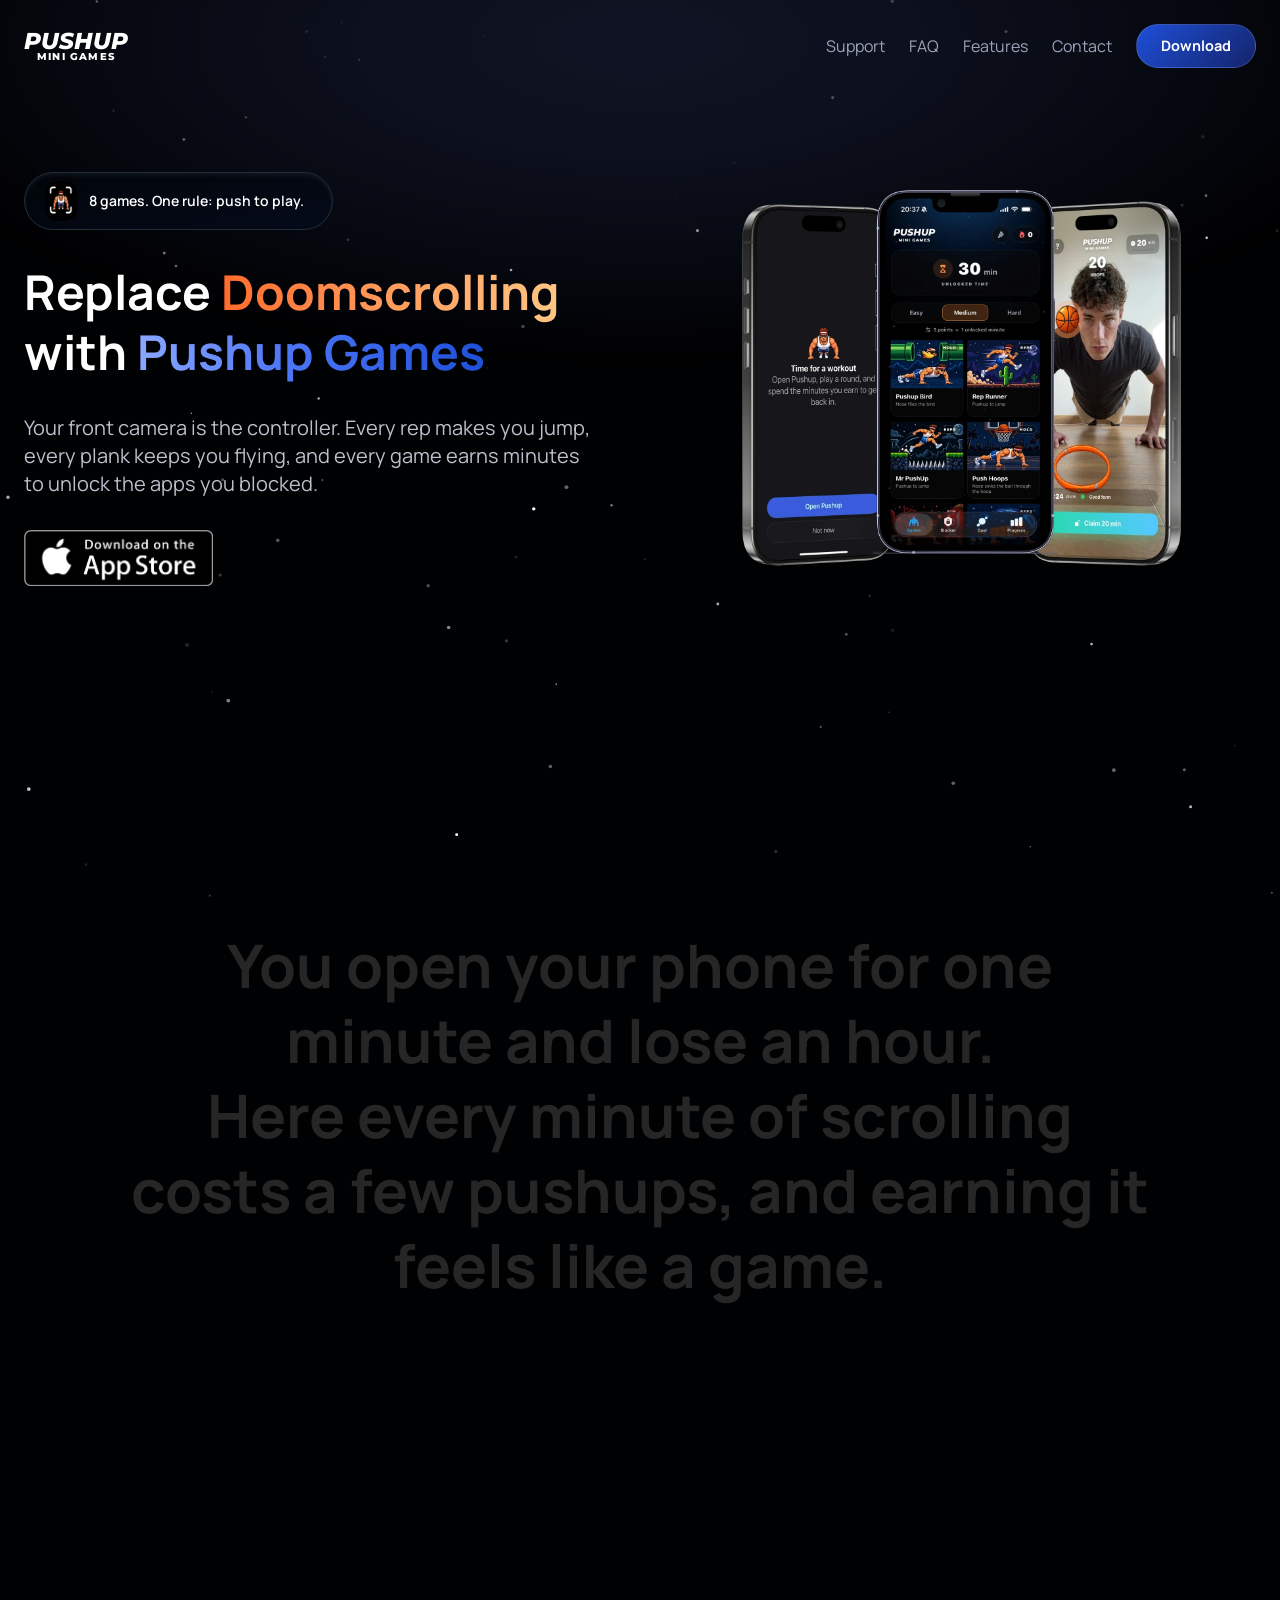
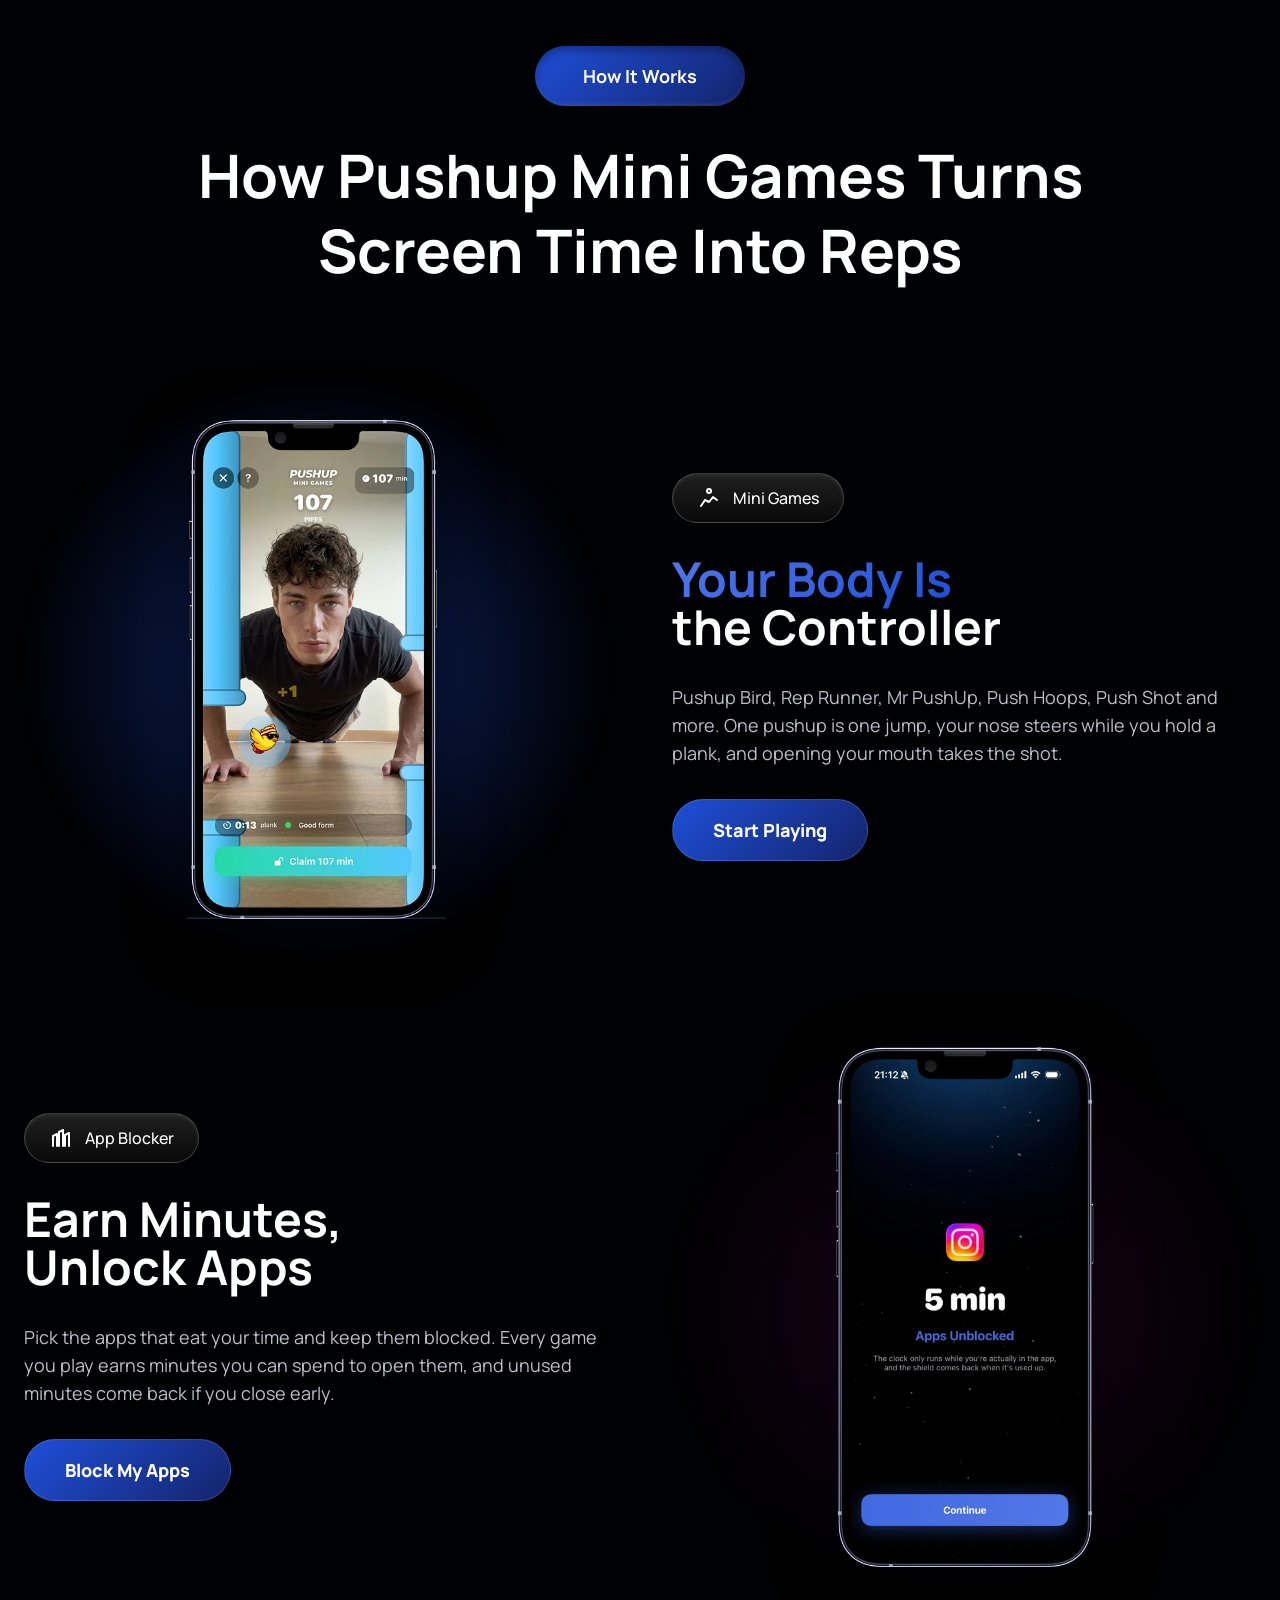
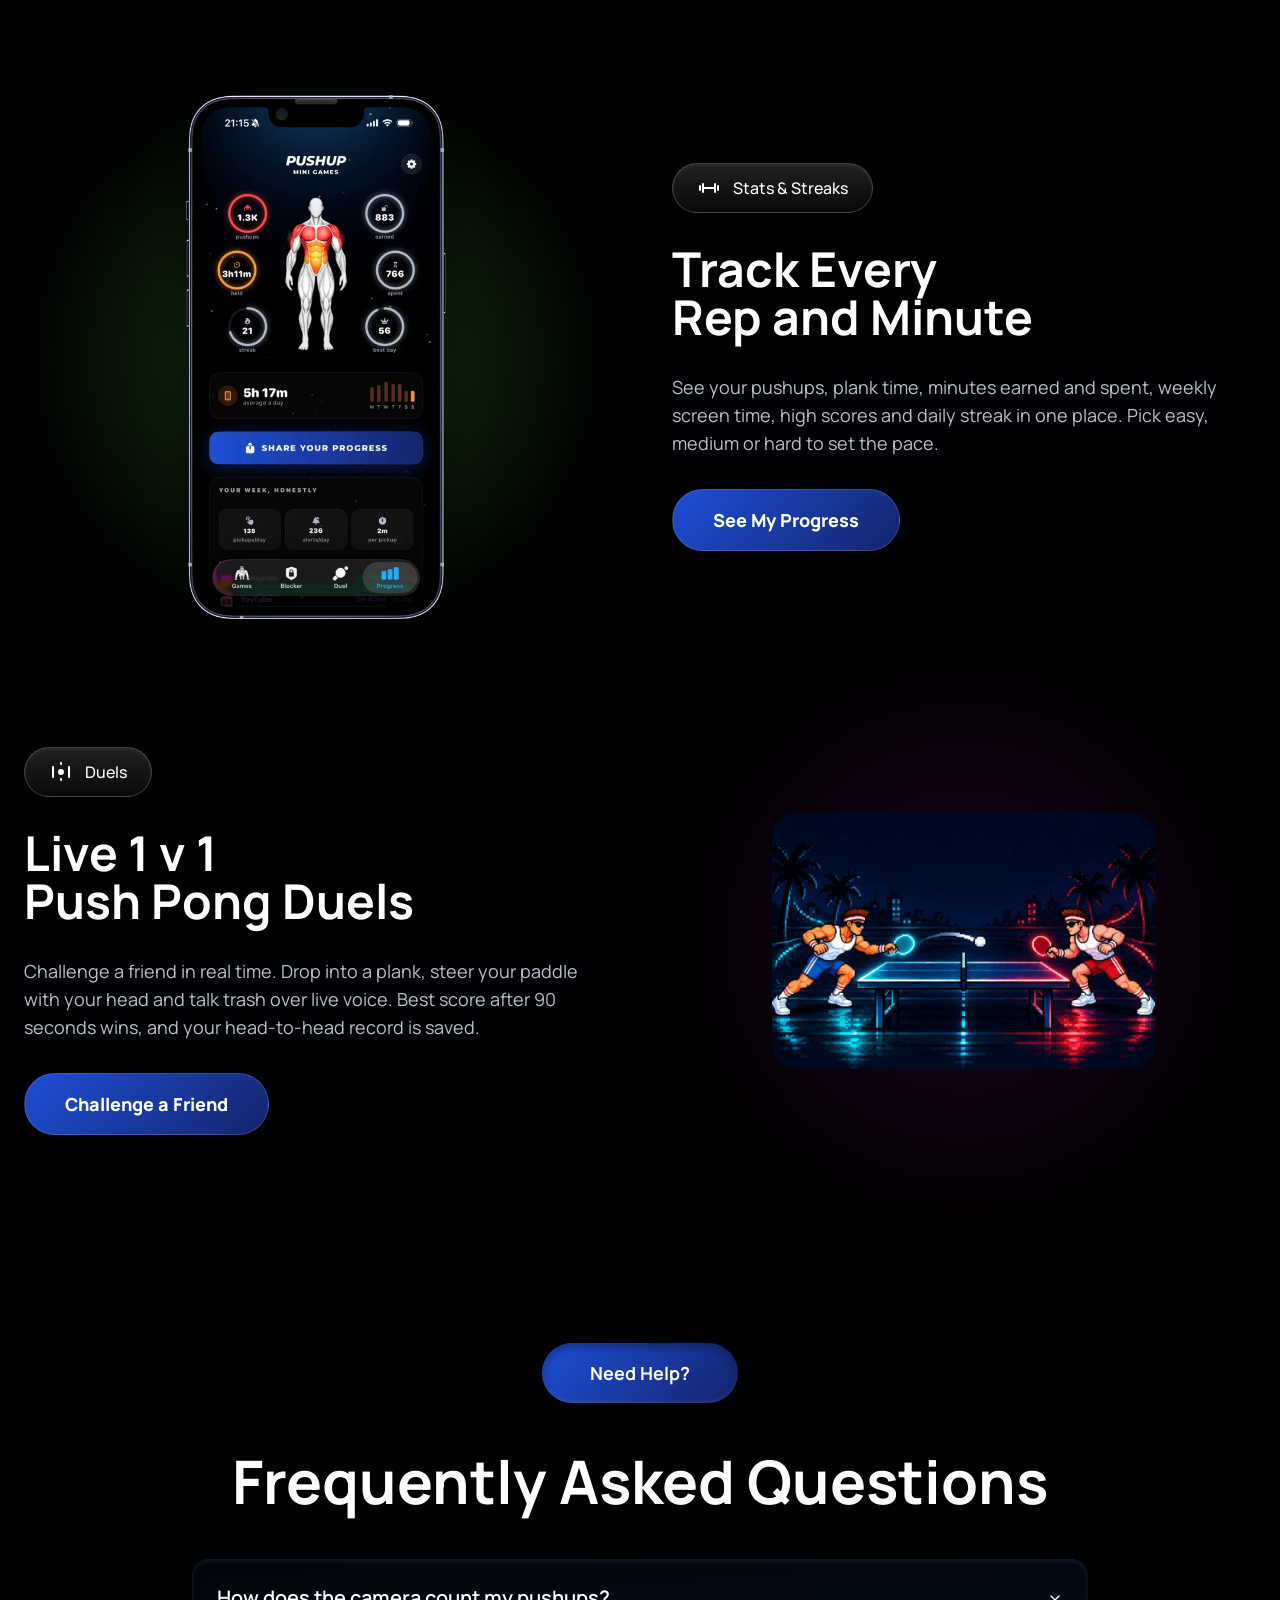
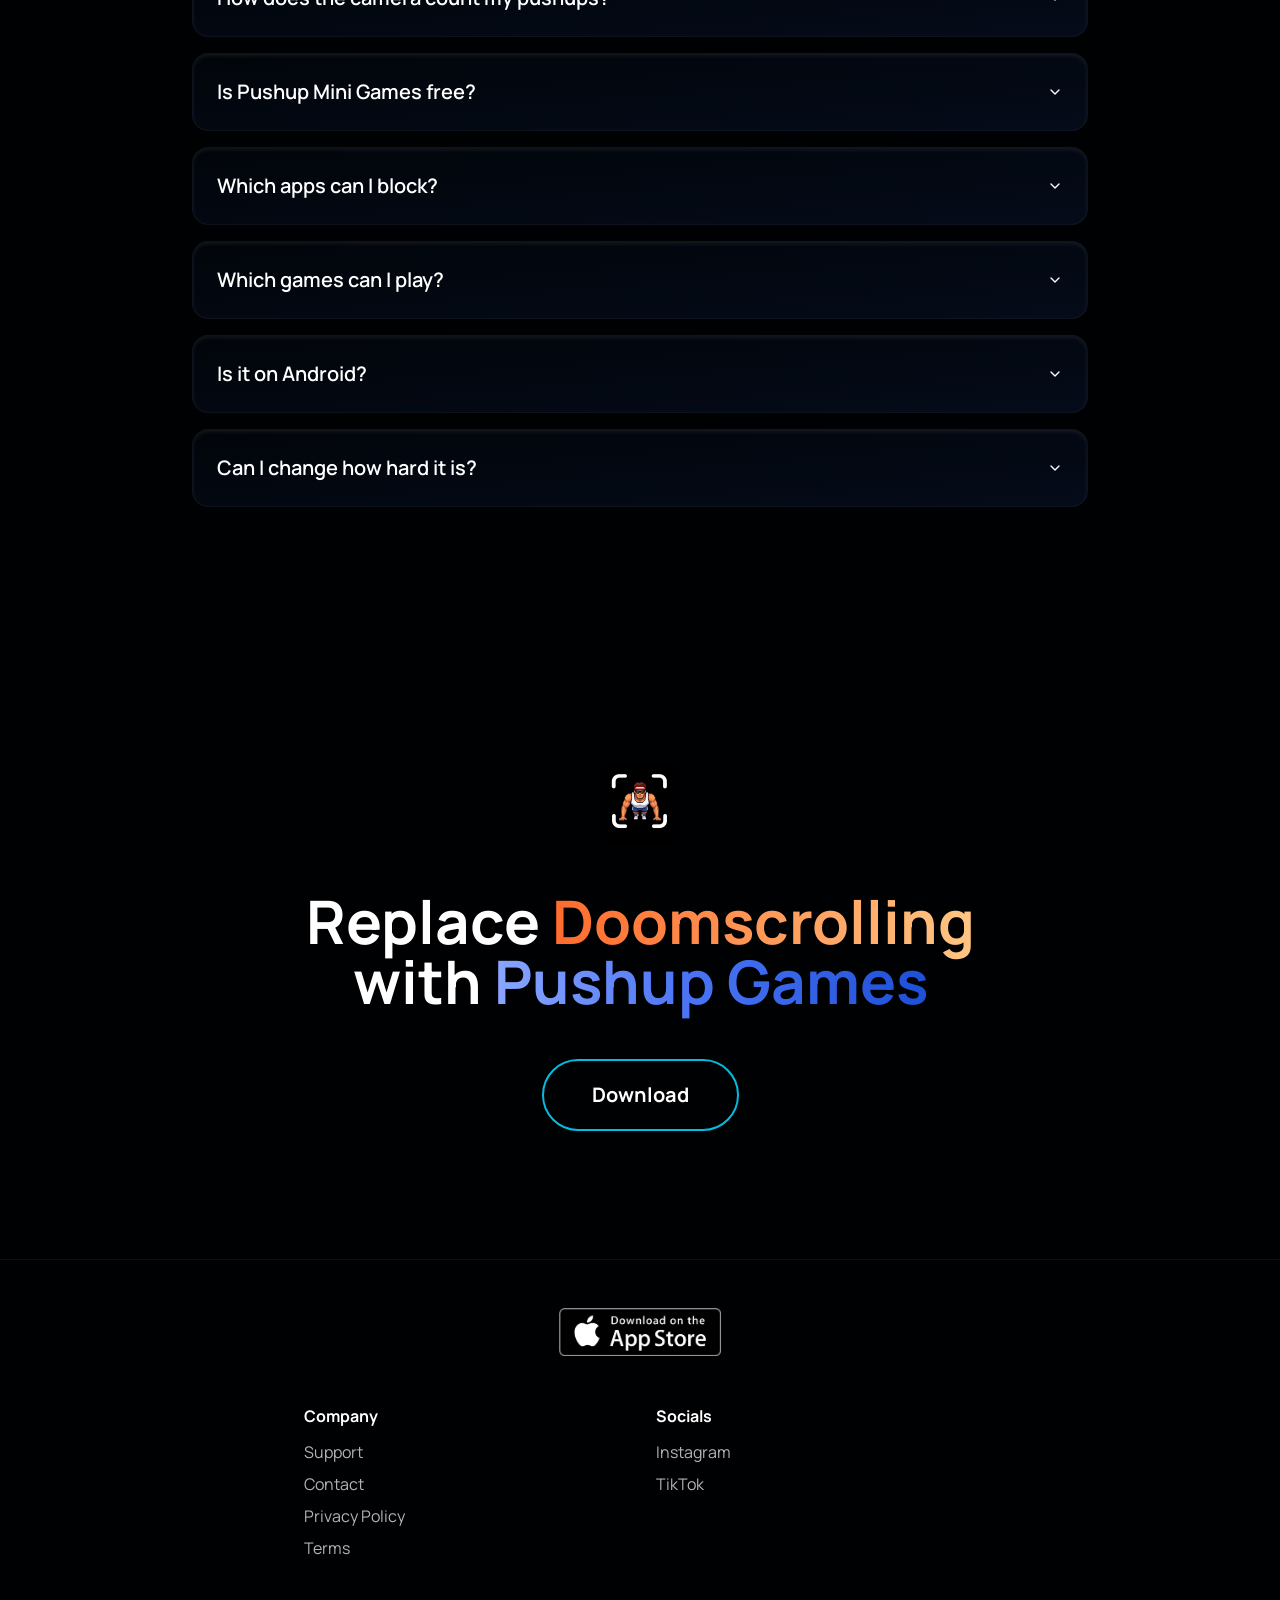
==== commit 5a554dc2: "Update hero phones image and swap Mr PushUp screenshot for Pushup Bird Co-Authored-By: Claude Sonnet" ====
--- a/index.html
+++ b/index.html
@@ -44,7 +44,7 @@
   <link rel="stylesheet" href="css/brand.css"></head>
 
   <body>
-    <div id="root"><a href="#main-content" class="focus:bg-background focus:text-foreground focus:ring-ring sr-only focus:not-sr-only focus:absolute focus:top-4 focus:left-4 focus:z-50 focus:rounded-md focus:px-4 focus:py-2 focus:shadow-lg focus:ring-2 focus:outline-hidden">Skip to main content</a><div class="bg-background font-manrope relative min-h-screen overflow-x-hidden"><header class="site-nav" role="banner"><a href="/" class="pmg-logo" aria-label="Pushup Mini Games home"><span class="pmg-logo-top">PUSHUP</span><span class="pmg-logo-bottom">MINI GAMES</span></a><nav class="site-nav-links" aria-label="Main navigation"><a href="mailto:pushupminigames@gmail.com">Support</a><a href="/faq">FAQ</a><a href="/#features-section">Features</a><a href="mailto:pushupminigames@gmail.com">Contact</a><a href="/#download" class="site-nav-cta">Download</a></nav><button class="site-nav-toggle" type="button" aria-label="Menu" aria-expanded="false"><span></span><span></span><span></span></button><div class="site-nav-menu" hidden></div></header><main id="main-content"><section id="download" class="relative z-10 px-6 py-6 lg:py-20" aria-label="Hero section"><div class="animate-fade-in pointer-events-none absolute top-[-275px] left-1/2 h-[450px] w-[900px] -translate-x-1/2 lg:top-[-375px] lg:h-[650px] lg:w-[1600px]" style="background: radial-gradient(rgb(17, 22, 40) 0%, rgba(17, 22, 40, 0.8) 25%, rgba(17, 22, 40, 0.4) 50%, transparent 70%); opacity: 0.9;"></div><div class="relative z-10 mx-auto max-w-7xl"><div class="flex flex-col gap-12 lg:flex-row lg:items-center lg:gap-8"><div class="flex-1 space-y-8"><div class="inline-flex items-center gap-2 rounded-full border border-[#202D3C] bg-linear-to-br from-[#01050A] to-[#050B19] px-3 py-1.5 sm:gap-3 sm:px-5 sm:py-2" style="box-shadow: rgba(255, 255, 255, 0.08) 0px 2px 4px 0px inset, rgba(0, 0, 0, 0.15) 0px -2px 4px 0px inset;"><picture><img alt="" class="h-8 w-8 rounded-lg sm:h-10 sm:w-10" src="image/app_icon.png"></picture><span class="pr-1 text-xs font-semibold text-white sm:pr-2 sm:text-sm">8 games. One rule: push to play.</span></div><h1 class="text-3xl leading-tight font-bold sm:text-4xl lg:text-5xl"><span class="whitespace-nowrap"><span class="text-foreground">Replace </span><span class="bg-linear-to-r from-[#FF6B2C] to-[#FFC684] bg-clip-text text-transparent">Doomscrolling</span></span><br><span class="whitespace-nowrap"><span class="text-foreground">with </span><span class="bg-clip-text text-transparent" style="background-image: linear-gradient(90deg, #8AA6FF 0%, #4A74F5 45%, #1E4FD8 100%);">Pushup Games</span></span></h1><p class="max-w-xl text-lg text-[#BCBFCC] lg:text-xl">Your front camera is the controller. Every rep makes you jump, every plank keeps you flying, and every game earns minutes to unlock the apps you blocked.</p><div class="flex flex-nowrap gap-3 sm:gap-4"><a href="#download" target="_blank" rel="noopener noreferrer" class="shrink-0"><img alt="Download on the App Store" class="h-11 transition-opacity hover:opacity-80 sm:h-14" src="image/download_appstore.png"></a></div></div><div class="flex flex-1 justify-center lg:items-center lg:justify-center"><picture><img alt="Pushup Mini Games on iPhone: blocked app shield, games list and Pushup Bird" class="h-auto w-full" style="max-width:min(88vw,460px)" fetchpriority="high" src="image/hero_phones.webp"></picture></div></div></div></section><section class="relative flex min-h-screen items-center justify-center px-6"><h2 class="max-w-5xl text-center text-4xl leading-tight font-bold md:text-5xl lg:text-6xl"><span class="transition-colors duration-200 text-foreground/15">You </span><span class="transition-colors duration-200 text-foreground/15">open </span><span class="transition-colors duration-200 text-foreground/15">your </span><span class="transition-colors duration-200 text-foreground/15">phone </span><span class="transition-colors duration-200 text-foreground/15">for </span><span class="transition-colors duration-200 text-foreground/15">one </span><span class="transition-colors duration-200 text-foreground/15">minute </span><span class="transition-colors duration-200 text-foreground/15">and </span><span class="transition-colors duration-200 text-foreground/15">lose </span><span class="transition-colors duration-200 text-foreground/15">an </span><span class="transition-colors duration-200 text-foreground/15">hour. </span><br><span class="transition-colors duration-200 text-foreground/15">Here </span><span class="transition-colors duration-200 text-foreground/15">every </span><span class="transition-colors duration-200 text-foreground/15">minute </span><span class="transition-colors duration-200 text-foreground/15">of </span><span class="transition-colors duration-200 text-foreground/15">scrolling </span><span class="transition-colors duration-200 text-foreground/15">costs </span><span class="transition-colors duration-200 text-foreground/15">a </span><span class="transition-colors duration-200 text-foreground/15">few </span><span class="transition-colors duration-200 text-foreground/15">pushups, </span><span class="transition-colors duration-200 text-foreground/15">and </span><span class="transition-colors duration-200 text-foreground/15">earning </span><span class="transition-colors duration-200 text-foreground/15">it </span><span class="transition-colors duration-200 text-foreground/15">feels </span><span class="transition-colors duration-200 text-foreground/15">like </span><span class="transition-colors duration-200 text-foreground/15">a </span><span class="transition-colors duration-200 text-foreground/15">game. </span></h2></section><section id="features-section" class="relative z-10 space-y-32 overflow-visible py-20" aria-labelledby="features-heading"><div class="space-y-8 px-6 text-center"><div class="flex justify-center"><span class="inline-block rounded-full px-12 py-4 text-lg font-bold text-white" style="background: linear-gradient(135deg, #1E4FD8 0%, #14246B 100%); box-shadow: rgba(0, 0, 0, 0.35) 0px 4px 8px inset, rgba(255, 255, 255, 0.1) 0px -2px 4px inset;">How It Works</span></div><h2 class="text-foreground mx-auto max-w-5xl text-4xl leading-tight font-bold md:text-5xl lg:text-6xl">How Pushup Mini Games Turns Screen Time Into Reps</h2></div><div class="relative mx-auto flex max-w-7xl flex-col px-6 lg:flex-row lg:items-center lg:gap-16 "><div class="relative mb-8 flex flex-1 justify-center lg:mb-0"><div class="pointer-events-none absolute top-1/2 left-1/2 -z-10 h-[600px] w-[600px] -translate-x-1/2 -translate-y-1/2" style="background: radial-gradient(circle, rgba(30, 79, 216, 0.5) 0%, rgba(30, 79, 216, 0) 70%);"></div><picture><img alt="Mr PushUp: every pushup is a jump" class="relative z-10 h-auto w-[75%] min-[400px]:w-[80%] min-[500px]:w-[85%] sm:w-full sm:max-w-xs lg:max-w-sm" loading="lazy" src="image/shot_mr_pushup.webp" style="width:min(62vw,260px);max-width:260px;filter:drop-shadow(0 18px 30px rgba(0,0,0,.55))"></picture></div><div class="flex flex-1 flex-col items-center space-y-8 text-center lg:items-start lg:text-left"><div class="inline-flex items-center gap-3 rounded-full border border-white/20 px-6 py-3" style="background: linear-gradient(rgba(255, 255, 255, 0.12) 0%, rgba(255, 255, 255, 0.04) 100%); box-shadow: rgba(255, 255, 255, 0.08) 0px 2px 4px 0px inset, rgba(0, 0, 0, 0.15) 0px -2px 4px 0px inset;"><img alt="" class="h-6 w-6" src="image/icon_detection.svg"><span class="text-foreground font-medium">Mini Games</span></div><h3 class="max-w-2xl text-3xl font-bold md:text-4xl lg:text-5xl"><span class="bg-clip-text text-transparent" style="background-image: linear-gradient(135deg, #5277E8 0%, #1E4FD8 100%);">Your Body Is</span><br><span class="text-white">the Controller</span></h3><p class="max-w-xl text-lg" style="color: rgb(188, 191, 204);">Pushup Bird, Rep Runner, Mr PushUp, Push Hoops, Push Shot and more. One pushup is one jump, your nose steers while you hold a plank, and opening your mouth takes the shot.</p><a href="#download" class="inline-block rounded-full" style="background: linear-gradient(135deg, #1E4FD8 0%, #14246B 100%); border: 1px solid rgba(255, 255, 255, 0.14);"><div class="rounded-full px-10 py-4 text-lg font-extrabold text-white transition-opacity hover:opacity-80">Start Playing</div></a></div></div><div class="relative mx-auto flex max-w-7xl flex-col px-6 lg:flex-row lg:items-center lg:gap-16 lg:flex-row-reverse"><div class="relative mb-8 flex flex-1 justify-center lg:mb-0"><div class="pointer-events-none absolute top-1/2 left-1/2 -z-10 h-[600px] w-[600px] -translate-x-1/2 -translate-y-1/2" style="background: radial-gradient(circle, rgba(61, 7, 60, 0.5) 0%, rgba(61, 7, 60, 0) 70%);"></div><picture><img alt="Apps unblocked for 5 minutes" class="relative z-10 h-auto w-[75%] min-[400px]:w-[80%] min-[500px]:w-[85%] sm:w-full sm:max-w-xs lg:max-w-sm" loading="lazy" src="image/shot_unblocked.webp" style="width:min(62vw,260px);max-width:260px;filter:drop-shadow(0 18px 30px rgba(0,0,0,.55))"></picture></div><div class="flex flex-1 flex-col items-center space-y-8 text-center lg:items-start lg:text-left"><div class="inline-flex items-center gap-3 rounded-full border border-white/20 px-6 py-3" style="background: linear-gradient(rgba(255, 255, 255, 0.12) 0%, rgba(255, 255, 255, 0.04) 100%); box-shadow: rgba(255, 255, 255, 0.08) 0px 2px 4px 0px inset, rgba(0, 0, 0, 0.15) 0px -2px 4px 0px inset;"><img alt="" class="h-6 w-6" src="image/icon_journey.svg"><span class="text-foreground font-medium">App Blocker</span></div><h3 class="max-w-2xl text-3xl font-bold md:text-4xl lg:text-5xl"><span class="text-white">Earn Minutes,</span><br><span class="text-white">Unlock Apps</span></h3><p class="max-w-xl text-lg" style="color: rgb(188, 191, 204);">Pick the apps that eat your time and keep them blocked. Every game you play earns minutes you can spend to open them, and unused minutes come back if you close early.</p><a href="#download" class="inline-block rounded-full" style="background: linear-gradient(135deg, #1E4FD8 0%, #14246B 100%); border: 1px solid rgba(255, 255, 255, 0.14);"><div class="rounded-full px-10 py-4 text-lg font-extrabold text-white transition-opacity hover:opacity-80">Block My Apps</div></a></div></div><div class="relative mx-auto flex max-w-7xl flex-col px-6 lg:flex-row lg:items-center lg:gap-16 "><div class="relative mb-8 flex flex-1 justify-center lg:mb-0"><div class="pointer-events-none absolute top-1/2 left-1/2 -z-10 h-[600px] w-[600px] -translate-x-1/2 -translate-y-1/2" style="background: radial-gradient(circle, rgba(49, 125, 31, 0.5) 0%, rgba(49, 125, 31, 0) 70%);"></div><picture><img alt="Progress tab with pushups, plank time, minutes and streak" class="relative z-10 h-auto w-[75%] min-[400px]:w-[80%] min-[500px]:w-[85%] sm:w-full sm:max-w-xs lg:max-w-sm" loading="lazy" src="image/shot_progress.webp" style="width:min(62vw,260px);max-width:260px;filter:drop-shadow(0 18px 30px rgba(0,0,0,.55))"></picture></div><div class="flex flex-1 flex-col items-center space-y-8 text-center lg:items-start lg:text-left"><div class="inline-flex items-center gap-3 rounded-full border border-white/20 px-6 py-3" style="background: linear-gradient(rgba(255, 255, 255, 0.12) 0%, rgba(255, 255, 255, 0.04) 100%); box-shadow: rgba(255, 255, 255, 0.08) 0px 2px 4px 0px inset, rgba(0, 0, 0, 0.15) 0px -2px 4px 0px inset;"><img alt="" class="h-6 w-6" src="image/icon_workouts.svg"><span class="text-foreground font-medium">Stats &amp; Streaks</span></div><h3 class="max-w-2xl text-3xl font-bold md:text-4xl lg:text-5xl"><span class="text-white">Track Every</span><br><span class="text-white">Rep and Minute</span></h3><p class="max-w-xl text-lg" style="color: rgb(188, 191, 204);">See your pushups, plank time, minutes earned and spent, weekly screen time, high scores and daily streak in one place. Pick easy, medium or hard to set the pace.</p><a href="#download" class="inline-block rounded-full" style="background: linear-gradient(135deg, #1E4FD8 0%, #14246B 100%); border: 1px solid rgba(255, 255, 255, 0.14);"><div class="rounded-full px-10 py-4 text-lg font-extrabold text-white transition-opacity hover:opacity-80">See My Progress</div></a></div></div><div class="relative mx-auto flex max-w-7xl flex-col px-6 lg:flex-row lg:items-center lg:gap-16 lg:flex-row-reverse"><div class="relative mb-8 flex flex-1 justify-center lg:mb-0"><div class="pointer-events-none absolute top-1/2 left-1/2 -z-10 h-[600px] w-[600px] -translate-x-1/2 -translate-y-1/2" style="background: radial-gradient(circle, rgba(61, 7, 60, 0.5) 0%, rgba(61, 7, 60, 0) 70%);"></div><picture class="flex w-full justify-center"><img alt="Push Pong duel" class="relative z-10 h-auto w-[75%] min-[400px]:w-[80%] min-[500px]:w-[85%] sm:w-full sm:max-w-xs lg:max-w-sm" loading="lazy" src="image/game_duel.jpg" style="border-radius:24px"></picture></div><div class="flex flex-1 flex-col items-center space-y-8 text-center lg:items-start lg:text-left"><div class="inline-flex items-center gap-3 rounded-full border border-white/20 px-6 py-3" style="background: linear-gradient(rgba(255, 255, 255, 0.12) 0%, rgba(255, 255, 255, 0.04) 100%); box-shadow: rgba(255, 255, 255, 0.08) 0px 2px 4px 0px inset, rgba(0, 0, 0, 0.15) 0px -2px 4px 0px inset;"><img alt="" class="h-6 w-6" src="image/icon_duel.svg"><span class="text-foreground font-medium">Duels</span></div><h3 class="max-w-2xl text-3xl font-bold md:text-4xl lg:text-5xl"><span class="text-white">Live 1 v 1</span><br><span class="text-white">Push Pong Duels</span></h3><p class="max-w-xl text-lg" style="color: rgb(188, 191, 204);">Challenge a friend in real time. Drop into a plank, steer your paddle with your head and talk trash over live voice. Best score after 90 seconds wins, and your head-to-head record is saved.</p><a href="#download" class="inline-block rounded-full" style="background: linear-gradient(135deg, #1E4FD8 0%, #14246B 100%); border: 1px solid rgba(255, 255, 255, 0.14);"><div class="rounded-full px-10 py-4 text-lg font-extrabold text-white transition-opacity hover:opacity-80">Challenge a Friend</div></a></div></div></section><section class="relative z-10 px-6 py-32" aria-labelledby="faq-heading"><div class="mx-auto max-w-4xl space-y-12"><div class="flex justify-center"><span class="inline-block rounded-full px-12 py-4 text-lg font-bold text-white" style="background: linear-gradient(135deg, #1E4FD8 0%, #14246B 100%); box-shadow: rgba(0, 0, 0, 0.35) 0px 4px 8px inset, rgba(255, 255, 255, 0.1) 0px -2px 4px inset;">Need Help?</span></div><h2 id="faq-heading" class="text-foreground text-center text-4xl font-bold md:text-5xl lg:text-6xl">Frequently Asked Questions</h2><div class="w-full space-y-4" data-orientation="vertical"><div data-state="closed" data-orientation="vertical" class="border-border/30 rounded-2xl border bg-linear-to-br from-[#01050A] to-[#050B19] px-6 py-2" style="box-shadow: rgba(255, 255, 255, 0.08) 0px 2px 4px 0px inset;"><h3 data-orientation="vertical" data-state="closed" class="flex"><button type="button" aria-expanded="false" data-state="closed" data-orientation="vertical" id="radix-_r_3_" class="flex flex-1 items-center justify-between py-4 transition-all [&amp;[data-state=open]&gt;svg]:rotate-180 text-foreground text-left text-lg font-semibold hover:no-underline md:text-xl" data-radix-collection-item="">How does the camera count my pushups?<svg xmlns="http://www.w3.org/2000/svg" width="24" height="24" viewBox="0 0 24 24" fill="none" stroke="currentColor" stroke-width="2" stroke-linecap="round" stroke-linejoin="round" class="lucide lucide-chevron-down h-4 w-4 shrink-0 transition-transform duration-200" aria-hidden="true"><path d="m6 9 6 6 6-6"></path></svg></button></h3><div data-state="closed" id="radix-_r_4_" hidden="" role="region" aria-labelledby="radix-_r_3_" data-orientation="vertical" class="data-[state=closed]:animate-accordion-up data-[state=open]:animate-accordion-down overflow-hidden text-sm transition-all" style="--radix-accordion-content-height: var(--radix-collapsible-content-height); --radix-accordion-content-width: var(--radix-collapsible-content-width);"></div></div><div data-state="closed" data-orientation="vertical" class="border-border/30 rounded-2xl border bg-linear-to-br from-[#01050A] to-[#050B19] px-6 py-2" style="box-shadow: rgba(255, 255, 255, 0.08) 0px 2px 4px 0px inset;"><h3 data-orientation="vertical" data-state="closed" class="flex"><button type="button" aria-expanded="false" data-state="closed" data-orientation="vertical" id="radix-_r_5_" class="flex flex-1 items-center justify-between py-4 transition-all [&amp;[data-state=open]&gt;svg]:rotate-180 text-foreground text-left text-lg font-semibold hover:no-underline md:text-xl" data-radix-collection-item="">Is Pushup Mini Games free?<svg xmlns="http://www.w3.org/2000/svg" width="24" height="24" viewBox="0 0 24 24" fill="none" stroke="currentColor" stroke-width="2" stroke-linecap="round" stroke-linejoin="round" class="lucide lucide-chevron-down h-4 w-4 shrink-0 transition-transform duration-200" aria-hidden="true"><path d="m6 9 6 6 6-6"></path></svg></button></h3><div data-state="closed" id="radix-_r_6_" hidden="" role="region" aria-labelledby="radix-_r_5_" data-orientation="vertical" class="data-[state=closed]:animate-accordion-up data-[state=open]:animate-accordion-down overflow-hidden text-sm transition-all" style="--radix-accordion-content-height: var(--radix-collapsible-content-height); --radix-accordion-content-width: var(--radix-collapsible-content-width);"></div></div><div data-state="closed" data-orientation="vertical" class="border-border/30 rounded-2xl border bg-linear-to-br from-[#01050A] to-[#050B19] px-6 py-2" style="box-shadow: rgba(255, 255, 255, 0.08) 0px 2px 4px 0px inset;"><h3 data-orientation="vertical" data-state="closed" class="flex"><button type="button" aria-expanded="false" data-state="closed" data-orientation="vertical" id="radix-_r_7_" class="flex flex-1 items-center justify-between py-4 transition-all [&amp;[data-state=open]&gt;svg]:rotate-180 text-foreground text-left text-lg font-semibold hover:no-underline md:text-xl" data-radix-collection-item="">Which apps can I block?<svg xmlns="http://www.w3.org/2000/svg" width="24" height="24" viewBox="0 0 24 24" fill="none" stroke="currentColor" stroke-width="2" stroke-linecap="round" stroke-linejoin="round" class="lucide lucide-chevron-down h-4 w-4 shrink-0 transition-transform duration-200" aria-hidden="true"><path d="m6 9 6 6 6-6"></path></svg></button></h3><div data-state="closed" id="radix-_r_8_" hidden="" role="region" aria-labelledby="radix-_r_7_" data-orientation="vertical" class="data-[state=closed]:animate-accordion-up data-[state=open]:animate-accordion-down overflow-hidden text-sm transition-all" style="--radix-accordion-content-height: var(--radix-collapsible-content-height); --radix-accordion-content-width: var(--radix-collapsible-content-width);"></div></div><div data-state="closed" data-orientation="vertical" class="border-border/30 rounded-2xl border bg-linear-to-br from-[#01050A] to-[#050B19] px-6 py-2" style="box-shadow: rgba(255, 255, 255, 0.08) 0px 2px 4px 0px inset;"><h3 data-orientation="vertical" data-state="closed" class="flex"><button type="button" aria-expanded="false" data-state="closed" data-orientation="vertical" id="radix-_r_9_" class="flex flex-1 items-center justify-between py-4 transition-all [&amp;[data-state=open]&gt;svg]:rotate-180 text-foreground text-left text-lg font-semibold hover:no-underline md:text-xl" data-radix-collection-item="">Which games can I play?<svg xmlns="http://www.w3.org/2000/svg" width="24" height="24" viewBox="0 0 24 24" fill="none" stroke="currentColor" stroke-width="2" stroke-linecap="round" stroke-linejoin="round" class="lucide lucide-chevron-down h-4 w-4 shrink-0 transition-transform duration-200" aria-hidden="true"><path d="m6 9 6 6 6-6"></path></svg></button></h3><div data-state="closed" id="radix-_r_a_" hidden="" role="region" aria-labelledby="radix-_r_9_" data-orientation="vertical" class="data-[state=closed]:animate-accordion-up data-[state=open]:animate-accordion-down overflow-hidden text-sm transition-all" style="--radix-accordion-content-height: var(--radix-collapsible-content-height); --radix-accordion-content-width: var(--radix-collapsible-content-width);"></div></div><div data-state="closed" data-orientation="vertical" class="border-border/30 rounded-2xl border bg-linear-to-br from-[#01050A] to-[#050B19] px-6 py-2" style="box-shadow: rgba(255, 255, 255, 0.08) 0px 2px 4px 0px inset;"><h3 data-orientation="vertical" data-state="closed" class="flex"><button type="button" aria-expanded="false" data-state="closed" data-orientation="vertical" id="radix-_r_b_" class="flex flex-1 items-center justify-between py-4 transition-all [&amp;[data-state=open]&gt;svg]:rotate-180 text-foreground text-left text-lg font-semibold hover:no-underline md:text-xl" data-radix-collection-item="">Is it on Android?<svg xmlns="http://www.w3.org/2000/svg" width="24" height="24" viewBox="0 0 24 24" fill="none" stroke="currentColor" stroke-width="2" stroke-linecap="round" stroke-linejoin="round" class="lucide lucide-chevron-down h-4 w-4 shrink-0 transition-transform duration-200" aria-hidden="true"><path d="m6 9 6 6 6-6"></path></svg></button></h3><div data-state="closed" id="radix-_r_c_" hidden="" role="region" aria-labelledby="radix-_r_b_" data-orientation="vertical" class="data-[state=closed]:animate-accordion-up data-[state=open]:animate-accordion-down overflow-hidden text-sm transition-all" style="--radix-accordion-content-height: var(--radix-collapsible-content-height); --radix-accordion-content-width: var(--radix-collapsible-content-width);"></div></div><div data-state="closed" data-orientation="vertical" class="border-border/30 rounded-2xl border bg-linear-to-br from-[#01050A] to-[#050B19] px-6 py-2" style="box-shadow: rgba(255, 255, 255, 0.08) 0px 2px 4px 0px inset;"><h3 data-orientation="vertical" data-state="closed" class="flex"><button type="button" aria-expanded="false" data-state="closed" data-orientation="vertical" id="radix-_r_d_" class="flex flex-1 items-center justify-between py-4 transition-all [&amp;[data-state=open]&gt;svg]:rotate-180 text-foreground text-left text-lg font-semibold hover:no-underline md:text-xl" data-radix-collection-item="">Can I change how hard it is?<svg xmlns="http://www.w3.org/2000/svg" width="24" height="24" viewBox="0 0 24 24" fill="none" stroke="currentColor" stroke-width="2" stroke-linecap="round" stroke-linejoin="round" class="lucide lucide-chevron-down h-4 w-4 shrink-0 transition-transform duration-200" aria-hidden="true"><path d="m6 9 6 6 6-6"></path></svg></button></h3><div data-state="closed" id="radix-_r_e_" hidden="" role="region" aria-labelledby="radix-_r_d_" data-orientation="vertical" class="data-[state=closed]:animate-accordion-up data-[state=open]:animate-accordion-down overflow-hidden text-sm transition-all" style="--radix-accordion-content-height: var(--radix-collapsible-content-height); --radix-accordion-content-width: var(--radix-collapsible-content-width);"></div></div></div></div></section><section class="relative z-10 px-6 py-32" aria-label="Call to action"><div class="mx-auto max-w-4xl space-y-12 text-center"><div class="flex justify-center"><picture><img width="320" height="319" alt="Pushup Mini Games" class="h-20 w-20 rounded-2xl" loading="lazy" src="image/app_icon.png"></picture></div><h2 class="text-foreground text-4xl font-bold md:text-5xl lg:text-6xl">Replace <span class="bg-clip-text text-transparent" style="background-image: linear-gradient(90deg, #FF6B2C, #FFC684);">Doomscrolling</span><br>with <span class="bg-clip-text text-transparent" style="background-image: linear-gradient(90deg, #8AA6FF 0%, #4A74F5 45%, #1E4FD8 100%);">Pushup Games</span></h2><a href="#download" target="_blank" rel="noopener noreferrer" class="border-primary text-foreground hover:bg-primary/10 inline-block rounded-full border-2 px-12 py-5 text-xl font-bold transition-colors">Download</a></div></section></main><footer class="border-border/30 relative z-10 border-t px-6 py-12" role="contentinfo"><div class="mx-auto max-w-7xl space-y-12"><div class="flex flex-wrap justify-center gap-4"><a href="#download" target="_blank" rel="noopener noreferrer"><img alt="Download on the App Store" class="h-12 transition-opacity hover:opacity-80" loading="lazy" src="image/download_appstore.png"></a></div><div class="mx-auto grid max-w-2xl grid-cols-1 gap-8 text-center md:grid-cols-2 md:text-left"><div><h3 class="text-foreground mb-3 font-bold">Company</h3><div class="flex flex-col gap-2"><a href="mailto:pushupminigames@gmail.com" class="text-muted-foreground hover:text-foreground transition-colors">Support</a><a href="mailto:pushupminigames@gmail.com" class="text-muted-foreground hover:text-foreground transition-colors">Contact</a><a class="text-muted-foreground hover:text-foreground transition-colors" href="/privacy" data-discover="true">Privacy Policy</a><a class="text-muted-foreground hover:text-foreground transition-colors" href="#" data-discover="true">Terms</a></div></div><div><h3 class="text-foreground mb-3 font-bold">Socials</h3><div class="flex flex-col gap-2"><a href="#" target="_blank" rel="noopener noreferrer" class="text-muted-foreground hover:text-foreground transition-colors">Instagram</a><a href="#" target="_blank" rel="noopener noreferrer" class="text-muted-foreground hover:text-foreground transition-colors">TikTok</a></div></div></div></div></footer></div></div>
+    <div id="root"><a href="#main-content" class="focus:bg-background focus:text-foreground focus:ring-ring sr-only focus:not-sr-only focus:absolute focus:top-4 focus:left-4 focus:z-50 focus:rounded-md focus:px-4 focus:py-2 focus:shadow-lg focus:ring-2 focus:outline-hidden">Skip to main content</a><div class="bg-background font-manrope relative min-h-screen overflow-x-hidden"><header class="site-nav" role="banner"><a href="/" class="pmg-logo" aria-label="Pushup Mini Games home"><span class="pmg-logo-top">PUSHUP</span><span class="pmg-logo-bottom">MINI GAMES</span></a><nav class="site-nav-links" aria-label="Main navigation"><a href="mailto:pushupminigames@gmail.com">Support</a><a href="/faq">FAQ</a><a href="/#features-section">Features</a><a href="mailto:pushupminigames@gmail.com">Contact</a><a href="/#download" class="site-nav-cta">Download</a></nav><button class="site-nav-toggle" type="button" aria-label="Menu" aria-expanded="false"><span></span><span></span><span></span></button><div class="site-nav-menu" hidden></div></header><main id="main-content"><section id="download" class="relative z-10 px-6 py-6 lg:py-20" aria-label="Hero section"><div class="animate-fade-in pointer-events-none absolute top-[-275px] left-1/2 h-[450px] w-[900px] -translate-x-1/2 lg:top-[-375px] lg:h-[650px] lg:w-[1600px]" style="background: radial-gradient(rgb(17, 22, 40) 0%, rgba(17, 22, 40, 0.8) 25%, rgba(17, 22, 40, 0.4) 50%, transparent 70%); opacity: 0.9;"></div><div class="relative z-10 mx-auto max-w-7xl"><div class="flex flex-col gap-12 lg:flex-row lg:items-center lg:gap-8"><div class="flex-1 space-y-8"><div class="inline-flex items-center gap-2 rounded-full border border-[#202D3C] bg-linear-to-br from-[#01050A] to-[#050B19] px-3 py-1.5 sm:gap-3 sm:px-5 sm:py-2" style="box-shadow: rgba(255, 255, 255, 0.08) 0px 2px 4px 0px inset, rgba(0, 0, 0, 0.15) 0px -2px 4px 0px inset;"><picture><img alt="" class="h-8 w-8 rounded-lg sm:h-10 sm:w-10" src="image/app_icon.png"></picture><span class="pr-1 text-xs font-semibold text-white sm:pr-2 sm:text-sm">8 games. One rule: push to play.</span></div><h1 class="text-3xl leading-tight font-bold sm:text-4xl lg:text-5xl"><span class="whitespace-nowrap"><span class="text-foreground">Replace </span><span class="bg-linear-to-r from-[#FF6B2C] to-[#FFC684] bg-clip-text text-transparent">Doomscrolling</span></span><br><span class="whitespace-nowrap"><span class="text-foreground">with </span><span class="bg-clip-text text-transparent" style="background-image: linear-gradient(90deg, #8AA6FF 0%, #4A74F5 45%, #1E4FD8 100%);">Pushup Games</span></span></h1><p class="max-w-xl text-lg text-[#BCBFCC] lg:text-xl">Your front camera is the controller. Every rep makes you jump, every plank keeps you flying, and every game earns minutes to unlock the apps you blocked.</p><div class="flex flex-nowrap gap-3 sm:gap-4"><a href="#download" target="_blank" rel="noopener noreferrer" class="shrink-0"><img alt="Download on the App Store" class="h-11 transition-opacity hover:opacity-80 sm:h-14" src="image/download_appstore.png"></a></div></div><div class="flex flex-1 justify-center lg:items-center lg:justify-center"><picture><img alt="Pushup Mini Games on iPhone: blocked app shield, games list and Pushup Bird" class="h-auto w-full" style="max-width:min(88vw,460px)" fetchpriority="high" src="image/hero_phones.webp"></picture></div></div></div></section><section class="relative flex min-h-screen items-center justify-center px-6"><h2 class="max-w-5xl text-center text-4xl leading-tight font-bold md:text-5xl lg:text-6xl"><span class="transition-colors duration-200 text-foreground/15">You </span><span class="transition-colors duration-200 text-foreground/15">open </span><span class="transition-colors duration-200 text-foreground/15">your </span><span class="transition-colors duration-200 text-foreground/15">phone </span><span class="transition-colors duration-200 text-foreground/15">for </span><span class="transition-colors duration-200 text-foreground/15">one </span><span class="transition-colors duration-200 text-foreground/15">minute </span><span class="transition-colors duration-200 text-foreground/15">and </span><span class="transition-colors duration-200 text-foreground/15">lose </span><span class="transition-colors duration-200 text-foreground/15">an </span><span class="transition-colors duration-200 text-foreground/15">hour. </span><br><span class="transition-colors duration-200 text-foreground/15">Here </span><span class="transition-colors duration-200 text-foreground/15">every </span><span class="transition-colors duration-200 text-foreground/15">minute </span><span class="transition-colors duration-200 text-foreground/15">of </span><span class="transition-colors duration-200 text-foreground/15">scrolling </span><span class="transition-colors duration-200 text-foreground/15">costs </span><span class="transition-colors duration-200 text-foreground/15">a </span><span class="transition-colors duration-200 text-foreground/15">few </span><span class="transition-colors duration-200 text-foreground/15">pushups, </span><span class="transition-colors duration-200 text-foreground/15">and </span><span class="transition-colors duration-200 text-foreground/15">earning </span><span class="transition-colors duration-200 text-foreground/15">it </span><span class="transition-colors duration-200 text-foreground/15">feels </span><span class="transition-colors duration-200 text-foreground/15">like </span><span class="transition-colors duration-200 text-foreground/15">a </span><span class="transition-colors duration-200 text-foreground/15">game. </span></h2></section><section id="features-section" class="relative z-10 space-y-32 overflow-visible py-20" aria-labelledby="features-heading"><div class="space-y-8 px-6 text-center"><div class="flex justify-center"><span class="inline-block rounded-full px-12 py-4 text-lg font-bold text-white" style="background: linear-gradient(135deg, #1E4FD8 0%, #14246B 100%); box-shadow: rgba(0, 0, 0, 0.35) 0px 4px 8px inset, rgba(255, 255, 255, 0.1) 0px -2px 4px inset;">How It Works</span></div><h2 class="text-foreground mx-auto max-w-5xl text-4xl leading-tight font-bold md:text-5xl lg:text-6xl">How Pushup Mini Games Turns Screen Time Into Reps</h2></div><div class="relative mx-auto flex max-w-7xl flex-col px-6 lg:flex-row lg:items-center lg:gap-16 "><div class="relative mb-8 flex flex-1 justify-center lg:mb-0"><div class="pointer-events-none absolute top-1/2 left-1/2 -z-10 h-[600px] w-[600px] -translate-x-1/2 -translate-y-1/2" style="background: radial-gradient(circle, rgba(30, 79, 216, 0.5) 0%, rgba(30, 79, 216, 0) 70%);"></div><picture><img alt="Pushup Bird: your nose flies the bird through the pipes" class="relative z-10 h-auto w-[75%] min-[400px]:w-[80%] min-[500px]:w-[85%] sm:w-full sm:max-w-xs lg:max-w-sm" loading="lazy" src="image/shot_pushup_bird.webp" style="width:min(62vw,260px);max-width:260px;filter:drop-shadow(0 18px 30px rgba(0,0,0,.55))"></picture></div><div class="flex flex-1 flex-col items-center space-y-8 text-center lg:items-start lg:text-left"><div class="inline-flex items-center gap-3 rounded-full border border-white/20 px-6 py-3" style="background: linear-gradient(rgba(255, 255, 255, 0.12) 0%, rgba(255, 255, 255, 0.04) 100%); box-shadow: rgba(255, 255, 255, 0.08) 0px 2px 4px 0px inset, rgba(0, 0, 0, 0.15) 0px -2px 4px 0px inset;"><img alt="" class="h-6 w-6" src="image/icon_detection.svg"><span class="text-foreground font-medium">Mini Games</span></div><h3 class="max-w-2xl text-3xl font-bold md:text-4xl lg:text-5xl"><span class="bg-clip-text text-transparent" style="background-image: linear-gradient(135deg, #5277E8 0%, #1E4FD8 100%);">Your Body Is</span><br><span class="text-white">the Controller</span></h3><p class="max-w-xl text-lg" style="color: rgb(188, 191, 204);">Pushup Bird, Rep Runner, Mr PushUp, Push Hoops, Push Shot and more. One pushup is one jump, your nose steers while you hold a plank, and opening your mouth takes the shot.</p><a href="#download" class="inline-block rounded-full" style="background: linear-gradient(135deg, #1E4FD8 0%, #14246B 100%); border: 1px solid rgba(255, 255, 255, 0.14);"><div class="rounded-full px-10 py-4 text-lg font-extrabold text-white transition-opacity hover:opacity-80">Start Playing</div></a></div></div><div class="relative mx-auto flex max-w-7xl flex-col px-6 lg:flex-row lg:items-center lg:gap-16 lg:flex-row-reverse"><div class="relative mb-8 flex flex-1 justify-center lg:mb-0"><div class="pointer-events-none absolute top-1/2 left-1/2 -z-10 h-[600px] w-[600px] -translate-x-1/2 -translate-y-1/2" style="background: radial-gradient(circle, rgba(61, 7, 60, 0.5) 0%, rgba(61, 7, 60, 0) 70%);"></div><picture><img alt="Apps unblocked for 5 minutes" class="relative z-10 h-auto w-[75%] min-[400px]:w-[80%] min-[500px]:w-[85%] sm:w-full sm:max-w-xs lg:max-w-sm" loading="lazy" src="image/shot_unblocked.webp" style="width:min(62vw,260px);max-width:260px;filter:drop-shadow(0 18px 30px rgba(0,0,0,.55))"></picture></div><div class="flex flex-1 flex-col items-center space-y-8 text-center lg:items-start lg:text-left"><div class="inline-flex items-center gap-3 rounded-full border border-white/20 px-6 py-3" style="background: linear-gradient(rgba(255, 255, 255, 0.12) 0%, rgba(255, 255, 255, 0.04) 100%); box-shadow: rgba(255, 255, 255, 0.08) 0px 2px 4px 0px inset, rgba(0, 0, 0, 0.15) 0px -2px 4px 0px inset;"><img alt="" class="h-6 w-6" src="image/icon_journey.svg"><span class="text-foreground font-medium">App Blocker</span></div><h3 class="max-w-2xl text-3xl font-bold md:text-4xl lg:text-5xl"><span class="text-white">Earn Minutes,</span><br><span class="text-white">Unlock Apps</span></h3><p class="max-w-xl text-lg" style="color: rgb(188, 191, 204);">Pick the apps that eat your time and keep them blocked. Every game you play earns minutes you can spend to open them, and unused minutes come back if you close early.</p><a href="#download" class="inline-block rounded-full" style="background: linear-gradient(135deg, #1E4FD8 0%, #14246B 100%); border: 1px solid rgba(255, 255, 255, 0.14);"><div class="rounded-full px-10 py-4 text-lg font-extrabold text-white transition-opacity hover:opacity-80">Block My Apps</div></a></div></div><div class="relative mx-auto flex max-w-7xl flex-col px-6 lg:flex-row lg:items-center lg:gap-16 "><div class="relative mb-8 flex flex-1 justify-center lg:mb-0"><div class="pointer-events-none absolute top-1/2 left-1/2 -z-10 h-[600px] w-[600px] -translate-x-1/2 -translate-y-1/2" style="background: radial-gradient(circle, rgba(49, 125, 31, 0.5) 0%, rgba(49, 125, 31, 0) 70%);"></div><picture><img alt="Progress tab with pushups, plank time, minutes and streak" class="relative z-10 h-auto w-[75%] min-[400px]:w-[80%] min-[500px]:w-[85%] sm:w-full sm:max-w-xs lg:max-w-sm" loading="lazy" src="image/shot_progress.webp" style="width:min(62vw,260px);max-width:260px;filter:drop-shadow(0 18px 30px rgba(0,0,0,.55))"></picture></div><div class="flex flex-1 flex-col items-center space-y-8 text-center lg:items-start lg:text-left"><div class="inline-flex items-center gap-3 rounded-full border border-white/20 px-6 py-3" style="background: linear-gradient(rgba(255, 255, 255, 0.12) 0%, rgba(255, 255, 255, 0.04) 100%); box-shadow: rgba(255, 255, 255, 0.08) 0px 2px 4px 0px inset, rgba(0, 0, 0, 0.15) 0px -2px 4px 0px inset;"><img alt="" class="h-6 w-6" src="image/icon_workouts.svg"><span class="text-foreground font-medium">Stats &amp; Streaks</span></div><h3 class="max-w-2xl text-3xl font-bold md:text-4xl lg:text-5xl"><span class="text-white">Track Every</span><br><span class="text-white">Rep and Minute</span></h3><p class="max-w-xl text-lg" style="color: rgb(188, 191, 204);">See your pushups, plank time, minutes earned and spent, weekly screen time, high scores and daily streak in one place. Pick easy, medium or hard to set the pace.</p><a href="#download" class="inline-block rounded-full" style="background: linear-gradient(135deg, #1E4FD8 0%, #14246B 100%); border: 1px solid rgba(255, 255, 255, 0.14);"><div class="rounded-full px-10 py-4 text-lg font-extrabold text-white transition-opacity hover:opacity-80">See My Progress</div></a></div></div><div class="relative mx-auto flex max-w-7xl flex-col px-6 lg:flex-row lg:items-center lg:gap-16 lg:flex-row-reverse"><div class="relative mb-8 flex flex-1 justify-center lg:mb-0"><div class="pointer-events-none absolute top-1/2 left-1/2 -z-10 h-[600px] w-[600px] -translate-x-1/2 -translate-y-1/2" style="background: radial-gradient(circle, rgba(61, 7, 60, 0.5) 0%, rgba(61, 7, 60, 0) 70%);"></div><picture class="flex w-full justify-center"><img alt="Push Pong duel" class="relative z-10 h-auto w-[75%] min-[400px]:w-[80%] min-[500px]:w-[85%] sm:w-full sm:max-w-xs lg:max-w-sm" loading="lazy" src="image/game_duel.jpg" style="border-radius:24px"></picture></div><div class="flex flex-1 flex-col items-center space-y-8 text-center lg:items-start lg:text-left"><div class="inline-flex items-center gap-3 rounded-full border border-white/20 px-6 py-3" style="background: linear-gradient(rgba(255, 255, 255, 0.12) 0%, rgba(255, 255, 255, 0.04) 100%); box-shadow: rgba(255, 255, 255, 0.08) 0px 2px 4px 0px inset, rgba(0, 0, 0, 0.15) 0px -2px 4px 0px inset;"><img alt="" class="h-6 w-6" src="image/icon_duel.svg"><span class="text-foreground font-medium">Duels</span></div><h3 class="max-w-2xl text-3xl font-bold md:text-4xl lg:text-5xl"><span class="text-white">Live 1 v 1</span><br><span class="text-white">Push Pong Duels</span></h3><p class="max-w-xl text-lg" style="color: rgb(188, 191, 204);">Challenge a friend in real time. Drop into a plank, steer your paddle with your head and talk trash over live voice. Best score after 90 seconds wins, and your head-to-head record is saved.</p><a href="#download" class="inline-block rounded-full" style="background: linear-gradient(135deg, #1E4FD8 0%, #14246B 100%); border: 1px solid rgba(255, 255, 255, 0.14);"><div class="rounded-full px-10 py-4 text-lg font-extrabold text-white transition-opacity hover:opacity-80">Challenge a Friend</div></a></div></div></section><section class="relative z-10 px-6 py-32" aria-labelledby="faq-heading"><div class="mx-auto max-w-4xl space-y-12"><div class="flex justify-center"><span class="inline-block rounded-full px-12 py-4 text-lg font-bold text-white" style="background: linear-gradient(135deg, #1E4FD8 0%, #14246B 100%); box-shadow: rgba(0, 0, 0, 0.35) 0px 4px 8px inset, rgba(255, 255, 255, 0.1) 0px -2px 4px inset;">Need Help?</span></div><h2 id="faq-heading" class="text-foreground text-center text-4xl font-bold md:text-5xl lg:text-6xl">Frequently Asked Questions</h2><div class="w-full space-y-4" data-orientation="vertical"><div data-state="closed" data-orientation="vertical" class="border-border/30 rounded-2xl border bg-linear-to-br from-[#01050A] to-[#050B19] px-6 py-2" style="box-shadow: rgba(255, 255, 255, 0.08) 0px 2px 4px 0px inset;"><h3 data-orientation="vertical" data-state="closed" class="flex"><button type="button" aria-expanded="false" data-state="closed" data-orientation="vertical" id="radix-_r_3_" class="flex flex-1 items-center justify-between py-4 transition-all [&amp;[data-state=open]&gt;svg]:rotate-180 text-foreground text-left text-lg font-semibold hover:no-underline md:text-xl" data-radix-collection-item="">How does the camera count my pushups?<svg xmlns="http://www.w3.org/2000/svg" width="24" height="24" viewBox="0 0 24 24" fill="none" stroke="currentColor" stroke-width="2" stroke-linecap="round" stroke-linejoin="round" class="lucide lucide-chevron-down h-4 w-4 shrink-0 transition-transform duration-200" aria-hidden="true"><path d="m6 9 6 6 6-6"></path></svg></button></h3><div data-state="closed" id="radix-_r_4_" hidden="" role="region" aria-labelledby="radix-_r_3_" data-orientation="vertical" class="data-[state=closed]:animate-accordion-up data-[state=open]:animate-accordion-down overflow-hidden text-sm transition-all" style="--radix-accordion-content-height: var(--radix-collapsible-content-height); --radix-accordion-content-width: var(--radix-collapsible-content-width);"></div></div><div data-state="closed" data-orientation="vertical" class="border-border/30 rounded-2xl border bg-linear-to-br from-[#01050A] to-[#050B19] px-6 py-2" style="box-shadow: rgba(255, 255, 255, 0.08) 0px 2px 4px 0px inset;"><h3 data-orientation="vertical" data-state="closed" class="flex"><button type="button" aria-expanded="false" data-state="closed" data-orientation="vertical" id="radix-_r_5_" class="flex flex-1 items-center justify-between py-4 transition-all [&amp;[data-state=open]&gt;svg]:rotate-180 text-foreground text-left text-lg font-semibold hover:no-underline md:text-xl" data-radix-collection-item="">Is Pushup Mini Games free?<svg xmlns="http://www.w3.org/2000/svg" width="24" height="24" viewBox="0 0 24 24" fill="none" stroke="currentColor" stroke-width="2" stroke-linecap="round" stroke-linejoin="round" class="lucide lucide-chevron-down h-4 w-4 shrink-0 transition-transform duration-200" aria-hidden="true"><path d="m6 9 6 6 6-6"></path></svg></button></h3><div data-state="closed" id="radix-_r_6_" hidden="" role="region" aria-labelledby="radix-_r_5_" data-orientation="vertical" class="data-[state=closed]:animate-accordion-up data-[state=open]:animate-accordion-down overflow-hidden text-sm transition-all" style="--radix-accordion-content-height: var(--radix-collapsible-content-height); --radix-accordion-content-width: var(--radix-collapsible-content-width);"></div></div><div data-state="closed" data-orientation="vertical" class="border-border/30 rounded-2xl border bg-linear-to-br from-[#01050A] to-[#050B19] px-6 py-2" style="box-shadow: rgba(255, 255, 255, 0.08) 0px 2px 4px 0px inset;"><h3 data-orientation="vertical" data-state="closed" class="flex"><button type="button" aria-expanded="false" data-state="closed" data-orientation="vertical" id="radix-_r_7_" class="flex flex-1 items-center justify-between py-4 transition-all [&amp;[data-state=open]&gt;svg]:rotate-180 text-foreground text-left text-lg font-semibold hover:no-underline md:text-xl" data-radix-collection-item="">Which apps can I block?<svg xmlns="http://www.w3.org/2000/svg" width="24" height="24" viewBox="0 0 24 24" fill="none" stroke="currentColor" stroke-width="2" stroke-linecap="round" stroke-linejoin="round" class="lucide lucide-chevron-down h-4 w-4 shrink-0 transition-transform duration-200" aria-hidden="true"><path d="m6 9 6 6 6-6"></path></svg></button></h3><div data-state="closed" id="radix-_r_8_" hidden="" role="region" aria-labelledby="radix-_r_7_" data-orientation="vertical" class="data-[state=closed]:animate-accordion-up data-[state=open]:animate-accordion-down overflow-hidden text-sm transition-all" style="--radix-accordion-content-height: var(--radix-collapsible-content-height); --radix-accordion-content-width: var(--radix-collapsible-content-width);"></div></div><div data-state="closed" data-orientation="vertical" class="border-border/30 rounded-2xl border bg-linear-to-br from-[#01050A] to-[#050B19] px-6 py-2" style="box-shadow: rgba(255, 255, 255, 0.08) 0px 2px 4px 0px inset;"><h3 data-orientation="vertical" data-state="closed" class="flex"><button type="button" aria-expanded="false" data-state="closed" data-orientation="vertical" id="radix-_r_9_" class="flex flex-1 items-center justify-between py-4 transition-all [&amp;[data-state=open]&gt;svg]:rotate-180 text-foreground text-left text-lg font-semibold hover:no-underline md:text-xl" data-radix-collection-item="">Which games can I play?<svg xmlns="http://www.w3.org/2000/svg" width="24" height="24" viewBox="0 0 24 24" fill="none" stroke="currentColor" stroke-width="2" stroke-linecap="round" stroke-linejoin="round" class="lucide lucide-chevron-down h-4 w-4 shrink-0 transition-transform duration-200" aria-hidden="true"><path d="m6 9 6 6 6-6"></path></svg></button></h3><div data-state="closed" id="radix-_r_a_" hidden="" role="region" aria-labelledby="radix-_r_9_" data-orientation="vertical" class="data-[state=closed]:animate-accordion-up data-[state=open]:animate-accordion-down overflow-hidden text-sm transition-all" style="--radix-accordion-content-height: var(--radix-collapsible-content-height); --radix-accordion-content-width: var(--radix-collapsible-content-width);"></div></div><div data-state="closed" data-orientation="vertical" class="border-border/30 rounded-2xl border bg-linear-to-br from-[#01050A] to-[#050B19] px-6 py-2" style="box-shadow: rgba(255, 255, 255, 0.08) 0px 2px 4px 0px inset;"><h3 data-orientation="vertical" data-state="closed" class="flex"><button type="button" aria-expanded="false" data-state="closed" data-orientation="vertical" id="radix-_r_b_" class="flex flex-1 items-center justify-between py-4 transition-all [&amp;[data-state=open]&gt;svg]:rotate-180 text-foreground text-left text-lg font-semibold hover:no-underline md:text-xl" data-radix-collection-item="">Is it on Android?<svg xmlns="http://www.w3.org/2000/svg" width="24" height="24" viewBox="0 0 24 24" fill="none" stroke="currentColor" stroke-width="2" stroke-linecap="round" stroke-linejoin="round" class="lucide lucide-chevron-down h-4 w-4 shrink-0 transition-transform duration-200" aria-hidden="true"><path d="m6 9 6 6 6-6"></path></svg></button></h3><div data-state="closed" id="radix-_r_c_" hidden="" role="region" aria-labelledby="radix-_r_b_" data-orientation="vertical" class="data-[state=closed]:animate-accordion-up data-[state=open]:animate-accordion-down overflow-hidden text-sm transition-all" style="--radix-accordion-content-height: var(--radix-collapsible-content-height); --radix-accordion-content-width: var(--radix-collapsible-content-width);"></div></div><div data-state="closed" data-orientation="vertical" class="border-border/30 rounded-2xl border bg-linear-to-br from-[#01050A] to-[#050B19] px-6 py-2" style="box-shadow: rgba(255, 255, 255, 0.08) 0px 2px 4px 0px inset;"><h3 data-orientation="vertical" data-state="closed" class="flex"><button type="button" aria-expanded="false" data-state="closed" data-orientation="vertical" id="radix-_r_d_" class="flex flex-1 items-center justify-between py-4 transition-all [&amp;[data-state=open]&gt;svg]:rotate-180 text-foreground text-left text-lg font-semibold hover:no-underline md:text-xl" data-radix-collection-item="">Can I change how hard it is?<svg xmlns="http://www.w3.org/2000/svg" width="24" height="24" viewBox="0 0 24 24" fill="none" stroke="currentColor" stroke-width="2" stroke-linecap="round" stroke-linejoin="round" class="lucide lucide-chevron-down h-4 w-4 shrink-0 transition-transform duration-200" aria-hidden="true"><path d="m6 9 6 6 6-6"></path></svg></button></h3><div data-state="closed" id="radix-_r_e_" hidden="" role="region" aria-labelledby="radix-_r_d_" data-orientation="vertical" class="data-[state=closed]:animate-accordion-up data-[state=open]:animate-accordion-down overflow-hidden text-sm transition-all" style="--radix-accordion-content-height: var(--radix-collapsible-content-height); --radix-accordion-content-width: var(--radix-collapsible-content-width);"></div></div></div></div></section><section class="relative z-10 px-6 py-32" aria-label="Call to action"><div class="mx-auto max-w-4xl space-y-12 text-center"><div class="flex justify-center"><picture><img width="320" height="319" alt="Pushup Mini Games" class="h-20 w-20 rounded-2xl" loading="lazy" src="image/app_icon.png"></picture></div><h2 class="text-foreground text-4xl font-bold md:text-5xl lg:text-6xl">Replace <span class="bg-clip-text text-transparent" style="background-image: linear-gradient(90deg, #FF6B2C, #FFC684);">Doomscrolling</span><br>with <span class="bg-clip-text text-transparent" style="background-image: linear-gradient(90deg, #8AA6FF 0%, #4A74F5 45%, #1E4FD8 100%);">Pushup Games</span></h2><a href="#download" target="_blank" rel="noopener noreferrer" class="border-primary text-foreground hover:bg-primary/10 inline-block rounded-full border-2 px-12 py-5 text-xl font-bold transition-colors">Download</a></div></section></main><footer class="border-border/30 relative z-10 border-t px-6 py-12" role="contentinfo"><div class="mx-auto max-w-7xl space-y-12"><div class="flex flex-wrap justify-center gap-4"><a href="#download" target="_blank" rel="noopener noreferrer"><img alt="Download on the App Store" class="h-12 transition-opacity hover:opacity-80" loading="lazy" src="image/download_appstore.png"></a></div><div class="mx-auto grid max-w-2xl grid-cols-1 gap-8 text-center md:grid-cols-2 md:text-left"><div><h3 class="text-foreground mb-3 font-bold">Company</h3><div class="flex flex-col gap-2"><a href="mailto:pushupminigames@gmail.com" class="text-muted-foreground hover:text-foreground transition-colors">Support</a><a href="mailto:pushupminigames@gmail.com" class="text-muted-foreground hover:text-foreground transition-colors">Contact</a><a class="text-muted-foreground hover:text-foreground transition-colors" href="/privacy" data-discover="true">Privacy Policy</a><a class="text-muted-foreground hover:text-foreground transition-colors" href="#" data-discover="true">Terms</a></div></div><div><h3 class="text-foreground mb-3 font-bold">Socials</h3><div class="flex flex-col gap-2"><a href="#" target="_blank" rel="noopener noreferrer" class="text-muted-foreground hover:text-foreground transition-colors">Instagram</a><a href="#" target="_blank" rel="noopener noreferrer" class="text-muted-foreground hover:text-foreground transition-colors">TikTok</a></div></div></div></div></footer></div></div>
   
 
 <span id="PING_CONTENT_PUSH_NOTIFICATION" style="display: none;"></span><script src="js/stars.js"></script>
